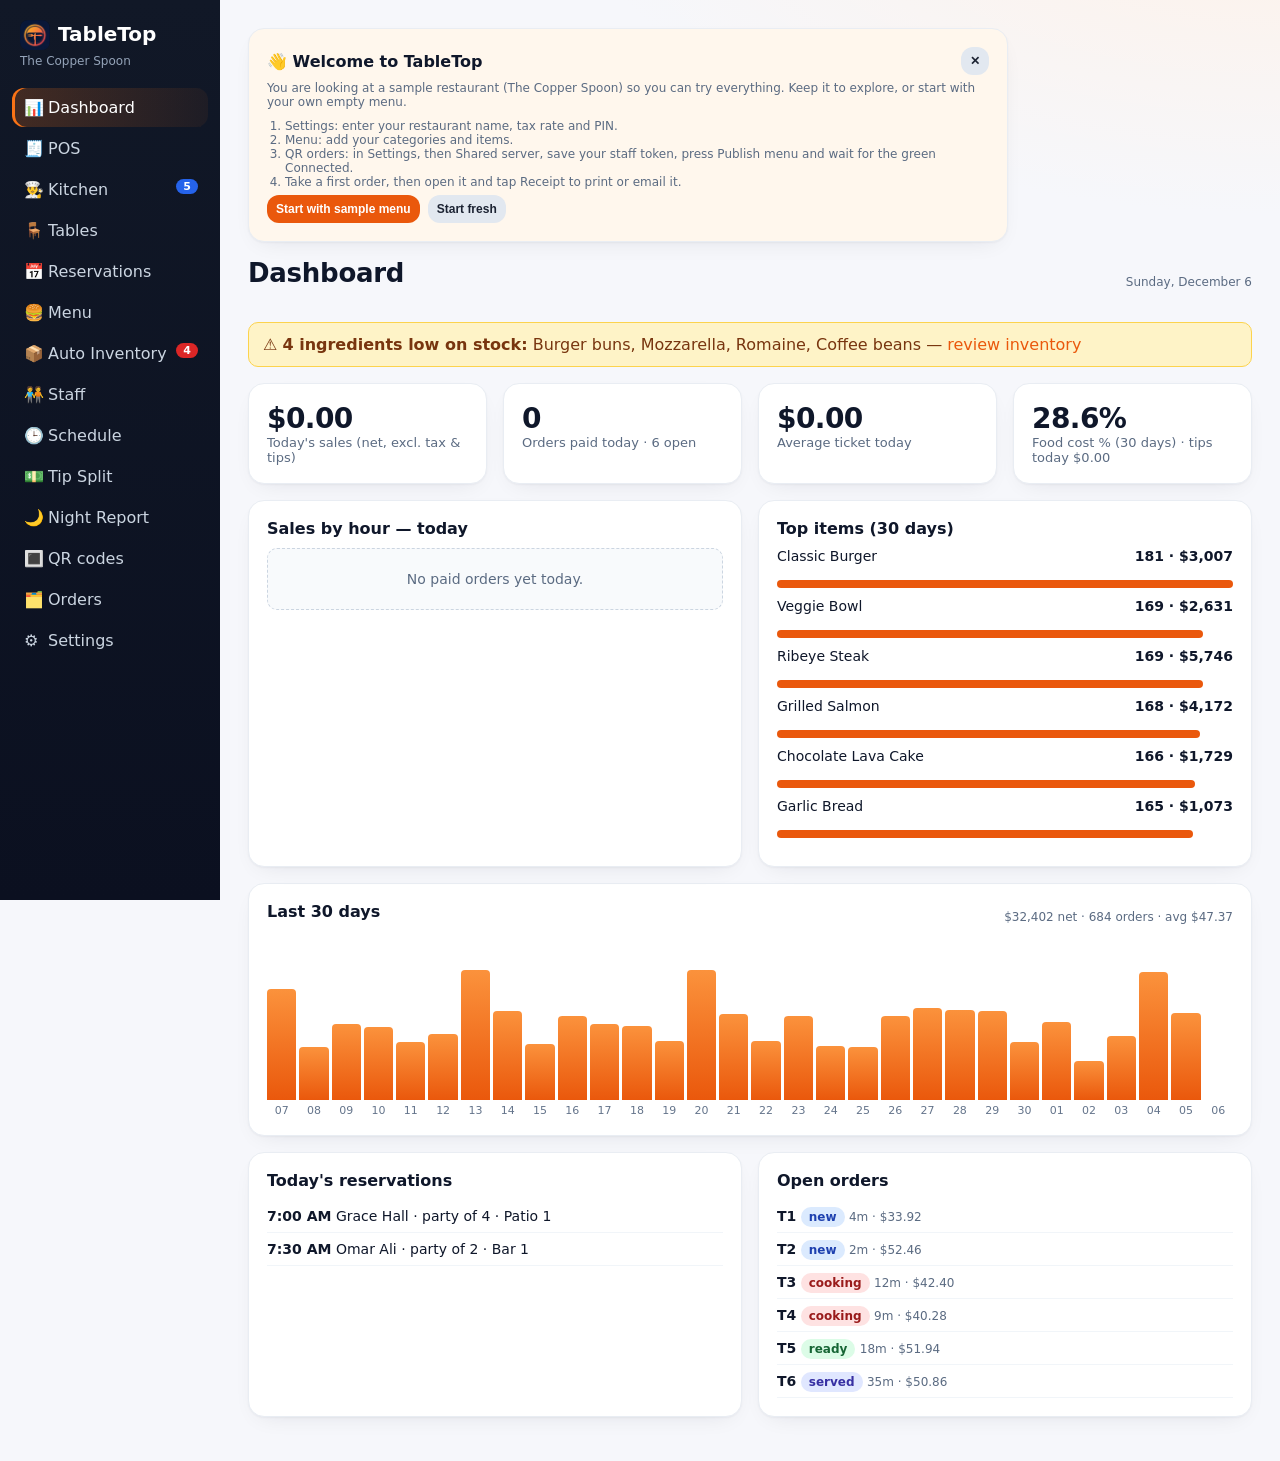
==== app.html @ dc0901a2 "App: served orders clear after 10 min, waiting/pending after 3 hr; new QR guest ordering page" ====
<!doctype html>
<html lang="en"><head><meta charset="utf-8"><meta name="viewport" content="width=device-width,initial-scale=1">
<meta http-equiv="Content-Security-Policy" content="default-src 'none'; style-src 'unsafe-inline'; script-src 'unsafe-inline'; img-src data: blob:; connect-src https://tabletop-server.tabletop-luca.workers.dev">
<title>TableTop — Restaurant Manager</title>
<link rel="icon" href="[data-uri]">
<style>*{box-sizing:border-box}body{margin:0;font-family:Inter,system-ui,-apple-system,Segoe UI,sans-serif;background:#f4f6fb;color:#1c2333}
a{color:#2563eb;text-decoration:none}.layout{display:flex;min-height:100vh}
nav{width:220px;background:#0f172a;color:#cbd5e1;padding:20px 12px;flex-shrink:0}nav h1{color:#fff;font-size:20px;margin:0 8px 4px}nav .dl{font-size:12px;margin:0 8px 20px;color:#94a3b8}
nav a{display:block;color:#cbd5e1;padding:10px 12px;border-radius:8px;margin-bottom:2px}nav a.active,nav a:hover{background:#1e293b;color:#fff}
nav .me{margin-top:30px;font-size:12px;padding:0 8px}main{flex:1;padding:28px;overflow:auto}
h2{margin:0 0 18px}.row{display:flex;gap:10px;flex-wrap:wrap;align-items:center;margin-bottom:16px}
.grid{display:grid;grid-template-columns:repeat(auto-fit,minmax(200px,1fr));gap:16px;margin-bottom:20px}
.card{background:#fff;border-radius:12px;padding:18px;box-shadow:0 1px 3px rgba(0,0,0,.08)}.stat .v{font-size:28px;font-weight:700}.stat .l{color:#64748b;font-size:13px}
table{width:100%;border-collapse:collapse;background:#fff;border-radius:12px;overflow:hidden;box-shadow:0 1px 3px rgba(0,0,0,.08)}
th,td{padding:10px 12px;text-align:left;border-bottom:1px solid #eef1f6;font-size:14px}th{background:#f8fafc;color:#64748b;font-weight:600;font-size:12px;text-transform:uppercase}
input,select,textarea{padding:9px 10px;border:1px solid #d6dbe6;border-radius:8px;font:inherit;background:#fff}textarea{width:100%;min-height:70px}
button{padding:9px 14px;border:0;border-radius:8px;background:#2563eb;color:#fff;font-weight:600;cursor:pointer}button.sec{background:#e2e8f0;color:#1c2333}button.danger{background:#dc2626}button.sm{padding:5px 9px;font-size:12px}
.badge{padding:3px 8px;border-radius:99px;font-size:12px;font-weight:600;background:#e2e8f0}.available,.won,.completed{background:#dcfce7;color:#166534}.reserved,.negotiating,.test_drive,.scheduled{background:#fef9c3;color:#854d0e}.sold,.lost,.cancelled,.no_show{background:#fee2e2;color:#991b1b}.new,.contacted{background:#dbeafe;color:#1e40af}
.modal{position:fixed;inset:0;background:rgba(15,23,42,.5);display:flex;align-items:center;justify-content:center;z-index:9}.modal .card{width:520px;max-width:95vw;max-height:90vh;overflow:auto}
.hidden{display:none!important}.form{display:grid;grid-template-columns:1fr 1fr;gap:10px}.form label{font-size:12px;color:#64748b;display:flex;flex-direction:column;gap:4px}.form .full{grid-column:1/-1}
.login{max-width:380px;margin:10vh auto}.login input{width:100%;margin-bottom:10px}.bar{height:10px;background:#2563eb;border-radius:4px}
.kanban{display:grid;grid-template-columns:repeat(6,minmax(160px,1fr));gap:10px;overflow:auto}.col{background:#e9edf5;border-radius:10px;padding:8px;min-height:120px}.col h4{margin:4px 4px 8px;font-size:12px;text-transform:uppercase;color:#475569}
.lead{background:#fff;border-radius:8px;padding:8px;margin-bottom:8px;font-size:13px;cursor:pointer;box-shadow:0 1px 2px rgba(0,0,0,.06)}.muted{color:#64748b;font-size:12px}
.thumb{width:56px;height:38px;object-fit:cover;border-radius:6px;background:#e2e8f0}.toast{position:fixed;bottom:20px;right:20px;background:#0f172a;color:#fff;padding:12px 16px;border-radius:8px}
.chart{display:flex;align-items:flex-end;gap:10px;height:160px}.chart div{flex:1;text-align:center;font-size:11px;color:#64748b}.chart .b{background:#2563eb;border-radius:4px 4px 0 0;margin-bottom:4px}
:root{--brand:#c2410c}body{-webkit-font-smoothing:antialiased}nav{background:#1c1917}nav a.active,nav a:hover{background:#292524}
button{background:var(--brand)}button.green{background:#16a34a}button.wide,.wide{width:100%}button:disabled{opacity:.5;cursor:not-allowed}a{color:var(--brand)}
nav{display:flex;flex-direction:column}nav .links{flex:1}nav a{position:relative}nav a span{display:inline-block;width:24px}nav em{font-style:normal}
.dot{position:absolute;right:10px;top:9px;background:#dc2626;color:#fff;border-radius:99px;font-size:11px;padding:1px 7px}.dot.blue{background:#2563eb}
.tw{overflow-x:auto;border-radius:12px;box-shadow:0 1px 3px rgba(0,0,0,.08);margin-bottom:8px}.tw table{box-shadow:none}
.btn{display:inline-block;padding:9px 14px;border-radius:8px;font-weight:600;cursor:pointer;font-size:14px;background:var(--brand);color:#fff;text-align:center}.btn.sec{background:#e2e8f0;color:#1c2333}.btn.sm{padding:5px 9px;font-size:12px}
h3{margin:0 0 10px;font-size:16px}.between{justify-content:space-between}.end{justify-content:flex-end}.nomb{margin-bottom:0}.grow{flex:1}.center{text-align:center;justify-content:center}.nowrap{white-space:nowrap}.small{font-size:12px;margin:4px 0}
.grid.two{grid-template-columns:repeat(auto-fit,minmax(320px,1fr))}.alert{background:#fef3c7;border:1px solid #fcd34d;color:#78350f;padding:12px 14px;border-radius:10px;margin-bottom:16px}.alert.ok{background:#dcfce7;border-color:#86efac;color:#14532d}
.li{padding:8px 0;border-bottom:1px solid #f1f5f9;font-size:14px}.hbar{margin-bottom:10px;font-size:14px}.bar{background:var(--brand);height:8px;margin-top:4px}
.chart{display:flex;align-items:flex-end;gap:3px}.chart>div{flex:1;display:flex;flex-direction:column;justify-content:flex-end;align-items:center;font-size:10px;min-width:0}.chart .b{flex:none!important;width:100%;background:linear-gradient(#fb923c,var(--brand));border-radius:4px 4px 0 0;margin:0}.chart span{margin-top:4px;white-space:nowrap}
.badge.free,.badge.okk,.badge.paid,.badge.seated{background:#dcfce7;color:#166534}.badge.occupied,.badge.low,.badge.cooking{background:#fee2e2;color:#991b1b}.badge.reserved,.badge.booked{background:#fef9c3;color:#854d0e}.badge.ready{background:#dcfce7;color:#166534}.badge.served{background:#e0e7ff;color:#3730a3}
.seg{display:inline-flex;background:#e2e8f0;border-radius:9px;padding:3px}.seg button{background:transparent;color:#334155;padding:7px 12px}.seg button.on{background:#fff;color:#0f172a;box-shadow:0 1px 2px rgba(0,0,0,.1)}
.tabs{display:flex;gap:6px;flex-wrap:wrap;margin:12px 0}.tabs button,.chip{background:#f1f5f9;color:#334155;border-radius:99px;padding:7px 14px}.tabs button.on,.chip.on{background:var(--brand);color:#fff}
.chips{display:flex;gap:6px;flex-wrap:wrap;align-items:center;margin-bottom:12px}.chip{font-size:13px;padding:6px 12px}
.pos{display:grid;grid-template-columns:1fr 380px;gap:16px;align-items:start}.items{display:grid;grid-template-columns:repeat(auto-fill,minmax(140px,1fr));gap:10px}
.item{background:#fff7ed;color:#431407;border:1px solid #fed7aa;padding:14px 10px;min-height:86px;display:flex;flex-direction:column;justify-content:space-between;text-align:left;border-radius:12px}.item:hover{background:#ffedd5}.item span{font-weight:700;color:var(--brand)}.item em{font-size:11px;font-style:normal;color:#9a3412;opacity:.7}.item.off{background:#f1f5f9;border-color:#e2e8f0;color:#94a3b8}
.pos-right{position:sticky;top:16px}.lines{max-height:42vh;overflow:auto;margin:10px 0;border-top:1px solid #f1f5f9}.line{display:flex;gap:8px;align-items:center;padding:9px 0;border-bottom:1px solid #f1f5f9;font-size:14px}
.qty{display:flex;align-items:center;gap:6px}.amt{width:70px;text-align:right;font-weight:600}button.x{background:transparent;color:#94a3b8;padding:4px}.note{font-size:12px;color:#b45309}
.tot>div{display:flex;justify-content:space-between;align-items:center;padding:5px 0;font-size:14px;gap:6px;flex-wrap:wrap}.tot .grand{font-size:22px;font-weight:800;border-top:2px solid #0f172a;margin-top:6px;padding-top:10px}.tiny{width:70px;padding:5px 6px}
.actions{display:grid;gap:8px;margin-top:12px}.actions button{padding:13px}
.k4{grid-template-columns:repeat(4,minmax(220px,1fr))}.col h4 span{background:#fff;border-radius:99px;padding:1px 8px;margin-left:4px}.kcard{background:#fff;border-radius:10px;padding:10px;margin-bottom:10px;box-shadow:0 1px 2px rgba(0,0,0,.08);border-left:5px solid #22c55e;font-size:14px}.kcard.warn{border-color:#f59e0b}.kcard.late{border-color:#dc2626;background:#fff5f5}
.kcard ul{padding-left:18px;margin:8px 0}.kcard li{margin-bottom:4px}.el{font-weight:700;font-variant-numeric:tabular-nums}
.floor{display:grid;grid-template-columns:repeat(auto-fill,minmax(170px,1fr));gap:14px}.tbl{background:#fff;border-radius:16px;padding:16px;text-align:center;border:3px solid #22c55e;box-shadow:0 1px 3px rgba(0,0,0,.08)}.tbl.occupied{border-color:#ef4444;background:#fff5f5}.tbl.reserved{border-color:#eab308;background:#fefce8}
.tn{font-size:22px;font-weight:800}.ts{text-transform:uppercase;font-size:12px;font-weight:700;letter-spacing:.05em;margin:6px 0}.tbl.free .ts{color:#16a34a}.tbl.occupied .ts{color:#dc2626}.tbl.reserved .ts{color:#a16207}
.switch{position:relative;display:inline-block;width:40px;height:22px}.switch input{display:none}.switch span{position:absolute;inset:0;background:#cbd5e1;border-radius:99px;cursor:pointer;transition:.2s}.switch span:before{content:'';position:absolute;width:16px;height:16px;left:3px;top:3px;background:#fff;border-radius:50%;transition:.2s}.switch input:checked+span{background:#16a34a}.switch input:checked+span:before{transform:translateX(18px)}
.mods{display:flex;flex-wrap:wrap;gap:6px;margin-top:6px}.chk{flex-direction:row!important;align-items:center;gap:6px!important;background:#f8fafc;border:1px solid #e2e8f0;padding:8px 10px;border-radius:8px;color:#1c2333!important;font-size:14px!important;cursor:pointer}
.lowrow td{background:#fff7f7}.receipt{font-family:ui-monospace,Menlo,Consolas,monospace;font-size:13px;max-width:320px;margin:0 auto 14px}.receipt h3{text-align:center;font-size:18px;margin-bottom:4px}.receipt>div{text-align:center}.receipt .rl{display:flex;justify-content:space-between;text-align:left}.receipt .rm{text-align:left;padding-left:16px;color:#555}.receipt .big{font-weight:800;font-size:16px}.receipt hr{border:0;border-top:1px dashed #999}
#print{display:none}code{background:#f1f5f9;padding:1px 5px;border-radius:4px}
@media print{body>*{display:none!important}#print{display:block!important}.receipt{max-width:none}}
@media(max-width:1000px){.pos{grid-template-columns:1fr}.pos-right{position:static}.k4{grid-template-columns:repeat(4,240px)}}
@media(max-width:760px){.layout{flex-direction:column}nav{width:100%;height:auto;padding:8px;flex-direction:row;align-items:center;gap:6px;position:sticky;top:0;z-index:5;overflow-x:auto}
 nav .brand h1{font-size:15px;margin:0;white-space:nowrap}nav .brand .dl{display:none}nav .links{display:flex;gap:2px}nav a{padding:8px 9px;white-space:nowrap;margin:0}nav em{display:none}nav a span{width:auto;font-size:18px}.dot{top:0;right:0;font-size:9px;padding:0 5px}
 main{padding:12px}.form{grid-template-columns:1fr}.grid{grid-template-columns:1fr 1fr!important}.grid.two{grid-template-columns:1fr!important}.stat .v{font-size:20px}h2{font-size:20px}.items{grid-template-columns:repeat(2,1fr)}.floor{grid-template-columns:repeat(2,1fr)}.chart span{font-size:8px}}
:root{--brand:#c2410c}body{-webkit-font-smoothing:antialiased}nav{background:#1c1917}nav a.active,nav a:hover{background:#292524}
button{background:var(--brand)}button.green{background:#16a34a}button.wide,.wide{width:100%}button:disabled{opacity:.5;cursor:not-allowed}a{color:var(--brand)}
nav{display:flex;flex-direction:column}nav .links{flex:1}nav a{position:relative}nav a span{display:inline-block;width:24px}nav em{font-style:normal}
.dot{position:absolute;right:10px;top:9px;background:#dc2626;color:#fff;border-radius:99px;font-size:11px;padding:1px 7px}.dot.blue{background:#2563eb}
.tw{overflow-x:auto;border-radius:12px;box-shadow:0 1px 3px rgba(0,0,0,.08);margin-bottom:8px}.tw table{box-shadow:none}
.btn{display:inline-block;padding:9px 14px;border-radius:8px;font-weight:600;cursor:pointer;font-size:14px;background:var(--brand);color:#fff;text-align:center}.btn.sec{background:#e2e8f0;color:#1c2333}.btn.sm{padding:5px 9px;font-size:12px}
h3{margin:0 0 10px;font-size:16px}.between{justify-content:space-between}.end{justify-content:flex-end}.nomb{margin-bottom:0}.grow{flex:1}.center{text-align:center;justify-content:center}.nowrap{white-space:nowrap}.small{font-size:12px;margin:4px 0}
.grid.two{grid-template-columns:repeat(auto-fit,minmax(320px,1fr))}.alert{background:#fef3c7;border:1px solid #fcd34d;color:#78350f;padding:12px 14px;border-radius:10px;margin-bottom:16px}.alert.ok{background:#dcfce7;border-color:#86efac;color:#14532d}
.li{padding:8px 0;border-bottom:1px solid #f1f5f9;font-size:14px}.hbar{margin-bottom:10px;font-size:14px}.bar{background:var(--brand);height:8px;margin-top:4px}
.chart{display:flex;align-items:flex-end;gap:3px}.chart>div{flex:1;display:flex;flex-direction:column;justify-content:flex-end;align-items:center;font-size:10px;min-width:0}.chart .b{flex:none!important;width:100%;background:linear-gradient(#fb923c,var(--brand));border-radius:4px 4px 0 0;margin:0}.chart span{margin-top:4px;white-space:nowrap}
.badge.free,.badge.okk,.badge.paid,.badge.seated{background:#dcfce7;color:#166534}.badge.occupied,.badge.low,.badge.cooking{background:#fee2e2;color:#991b1b}.badge.reserved,.badge.booked{background:#fef9c3;color:#854d0e}.badge.ready{background:#dcfce7;color:#166534}.badge.served{background:#e0e7ff;color:#3730a3}
.seg{display:inline-flex;background:#e2e8f0;border-radius:9px;padding:3px}.seg button{background:transparent;color:#334155;padding:7px 12px}.seg button.on{background:#fff;color:#0f172a;box-shadow:0 1px 2px rgba(0,0,0,.1)}
.tabs{display:flex;gap:6px;flex-wrap:wrap;margin:12px 0}.tabs button,.chip{background:#f1f5f9;color:#334155;border-radius:99px;padding:7px 14px}.tabs button.on,.chip.on{background:var(--brand);color:#fff}
.chips{display:flex;gap:6px;flex-wrap:wrap;align-items:center;margin-bottom:12px}.chip{font-size:13px;padding:6px 12px}
.pos{display:grid;grid-template-columns:1fr 380px;gap:16px;align-items:start}.items{display:grid;grid-template-columns:repeat(auto-fill,minmax(140px,1fr));gap:10px}
.item{background:#fff7ed;color:#431407;border:1px solid #fed7aa;padding:14px 10px;min-height:86px;display:flex;flex-direction:column;justify-content:space-between;text-align:left;border-radius:12px}.item:hover{background:#ffedd5}.item span{font-weight:700;color:var(--brand)}.item em{font-size:11px;font-style:normal;color:#9a3412;opacity:.7}.item.off{background:#f1f5f9;border-color:#e2e8f0;color:#94a3b8}
.pos-right{position:sticky;top:16px}.lines{max-height:42vh;overflow:auto;margin:10px 0;border-top:1px solid #f1f5f9}.line{display:flex;gap:8px;align-items:center;padding:9px 0;border-bottom:1px solid #f1f5f9;font-size:14px}
.qty{display:flex;align-items:center;gap:6px}.amt{width:70px;text-align:right;font-weight:600}button.x{background:transparent;color:#94a3b8;padding:4px}.note{font-size:12px;color:#b45309}
.tot>div{display:flex;justify-content:space-between;align-items:center;padding:5px 0;font-size:14px;gap:6px;flex-wrap:wrap}.tot .grand{font-size:22px;font-weight:800;border-top:2px solid #0f172a;margin-top:6px;padding-top:10px}.tiny{width:70px;padding:5px 6px}
.actions{display:grid;gap:8px;margin-top:12px}.actions button{padding:13px}
.k4{grid-template-columns:repeat(4,minmax(220px,1fr))}.col h4 span{background:#fff;border-radius:99px;padding:1px 8px;margin-left:4px}.kcard{background:#fff;border-radius:10px;padding:10px;margin-bottom:10px;box-shadow:0 1px 2px rgba(0,0,0,.08);border-left:5px solid #22c55e;font-size:14px}.kcard.warn{border-color:#f59e0b}.kcard.late{border-color:#dc2626;background:#fff5f5}
.kcard ul{padding-left:18px;margin:8px 0}.kcard li{margin-bottom:4px}.el{font-weight:700;font-variant-numeric:tabular-nums}
.floor{display:grid;grid-template-columns:repeat(auto-fill,minmax(170px,1fr));gap:14px}.tbl{background:#fff;border-radius:16px;padding:16px;text-align:center;border:3px solid #22c55e;box-shadow:0 1px 3px rgba(0,0,0,.08)}.tbl.occupied{border-color:#ef4444;background:#fff5f5}.tbl.reserved{border-color:#eab308;background:#fefce8}
.tn{font-size:22px;font-weight:800}.ts{text-transform:uppercase;font-size:12px;font-weight:700;letter-spacing:.05em;margin:6px 0}.tbl.free .ts{color:#16a34a}.tbl.occupied .ts{color:#dc2626}.tbl.reserved .ts{color:#a16207}
.switch{position:relative;display:inline-block;width:40px;height:22px}.switch input{display:none}.switch span{position:absolute;inset:0;background:#cbd5e1;border-radius:99px;cursor:pointer;transition:.2s}.switch span:before{content:'';position:absolute;width:16px;height:16px;left:3px;top:3px;background:#fff;border-radius:50%;transition:.2s}.switch input:checked+span{background:#16a34a}.switch input:checked+span:before{transform:translateX(18px)}
.mods{display:flex;flex-wrap:wrap;gap:6px;margin-top:6px}.chk{flex-direction:row!important;align-items:center;gap:6px!important;background:#f8fafc;border:1px solid #e2e8f0;padding:8px 10px;border-radius:8px;color:#1c2333!important;font-size:14px!important;cursor:pointer}
.lowrow td{background:#fff7f7}.receipt{font-family:ui-monospace,Menlo,Consolas,monospace;font-size:13px;max-width:320px;margin:0 auto 14px}.receipt h3{text-align:center;font-size:18px;margin-bottom:4px}.receipt>div{text-align:center}.receipt .rl{display:flex;justify-content:space-between;text-align:left}.receipt .rm{text-align:left;padding-left:16px;color:#555}.receipt .big{font-weight:800;font-size:16px}.receipt hr{border:0;border-top:1px dashed #999}
#print{display:none}code{background:#f1f5f9;padding:1px 5px;border-radius:4px}
@media print{body>*{display:none!important}#print{display:block!important}.receipt{max-width:none}}
@media(max-width:1000px){.pos{grid-template-columns:1fr}.pos-right{position:static}.k4{grid-template-columns:repeat(4,240px)}}
@media(max-width:760px){.layout{flex-direction:column}nav{width:100%;height:auto;padding:8px;flex-direction:row;align-items:center;gap:6px;position:sticky;top:0;z-index:5;overflow-x:auto}
 nav .brand h1{font-size:15px;margin:0;white-space:nowrap}nav .brand .dl{display:none}nav .links{display:flex;gap:2px}nav a{padding:8px 9px;white-space:nowrap;margin:0}nav em{display:none}nav a span{width:auto;font-size:18px}.dot{top:0;right:0;font-size:9px;padding:0 5px}
 main{padding:12px}.form{grid-template-columns:1fr}.grid{grid-template-columns:1fr 1fr!important}.grid.two{grid-template-columns:1fr!important}.stat .v{font-size:20px}h2{font-size:20px}.items{grid-template-columns:repeat(2,1fr)}.floor{grid-template-columns:repeat(2,1fr)}.chart span{font-size:8px}}
/* ---- v2 ---- */
.tags{display:flex;flex-wrap:wrap;gap:3px;margin:3px 0}.tag{font-size:10px;font-weight:700;padding:1px 7px;border-radius:99px;background:#e2e8f0;color:#334155;white-space:nowrap}
.tag.good{background:#dcfce7;color:#166534}.tag.warn{background:#fee2e2;color:#991b1b}.tag.hot{background:#ffedd5;color:#9a3412}.tag.custom{background:#ede9fe;color:#5b21b6}
.item .tags{margin:2px 0}.allg{background:#fee2e2;color:#991b1b;font-weight:700;font-size:12px;padding:4px 8px;border-radius:6px;margin:6px 0}
.pfilter{display:flex;flex-wrap:wrap;gap:5px;align-items:center;margin:0 0 10px;font-size:13px}.pfilter .chip{font-size:12px;padding:4px 10px}
.warnbar{position:fixed;top:0;left:0;right:0;z-index:99;background:#b91c1c;color:#fff;padding:10px 14px;display:flex;gap:10px;align-items:center;justify-content:center;flex-wrap:wrap;font-size:14px}.warnbar button{background:#fff;color:#b91c1c}
table.sched th,table.sched td{text-align:center;vertical-align:top;min-width:92px}table.sched td:first-child,table.sched th:first-child{text-align:left}.sched .today{background:#fff7ed}
.shift{display:block;width:100%;margin:0 0 4px;padding:5px 4px;font-size:12px;background:#ffedd5;color:#7c2d12;border:1px solid #fed7aa;border-radius:8px;line-height:1.2}.shift small{display:block;font-weight:400;opacity:.75}.shift.clash{background:#fee2e2;border-color:#f87171;color:#991b1b}
.addsh{background:transparent;color:#94a3b8;border:1px dashed #cbd5e1;padding:2px 8px;font-size:13px;border-radius:6px}.addsh:hover{color:var(--brand);border-color:var(--brand)}tr.tfoot td{background:#f8fafc}
.rpt{font-size:13px}.rpt h3{font-size:18px;margin-bottom:2px}table.rt{width:100%;margin:12px 0;box-shadow:none;border:1px solid #e2e8f0}table.rt th,table.rt td{padding:6px 10px;border-bottom:1px solid #e2e8f0}table.rt td:last-child,table.rt th:last-child{text-align:right}.sig{margin-top:24px}
.badge.trained{background:#fef3c7;color:#92400e}.v.big{font-size:44px;font-weight:800}
.qprog{height:6px;background:#e2e8f0;border-radius:99px;margin-bottom:14px}.qprog div{height:100%;background:var(--brand);border-radius:99px}.qch{display:grid;gap:8px;margin:12px 0}
.qc{background:#f8fafc;color:#0f172a;border:2px solid #e2e8f0;text-align:left;padding:12px 14px;font-weight:500}.qc:hover:not(:disabled){border-color:var(--brand)}.qc.right{background:#dcfce7;border-color:#16a34a}.qc.wrong{background:#fee2e2;border-color:#dc2626}.qc:disabled{cursor:default}
.fb{padding:10px 14px;border-radius:8px;margin:8px 0;font-weight:600}.fb.ok{background:#dcfce7;color:#14532d}.fb.bad{background:#fee2e2;color:#7f1d1d}
@media print{.rpt{font-size:12px;color:#000}table.rt{border-color:#999}}

/* ===== polish pass (MacBook / Safari / Retina) ===== */
:root{color-scheme:light}
body{font-family:-apple-system,BlinkMacSystemFont,"SF Pro Text","Inter",system-ui,"Segoe UI",Roboto,sans-serif;-webkit-text-size-adjust:100%;text-rendering:optimizeLegibility}
@media(min-width:761px){nav{position:-webkit-sticky;position:sticky;top:0;height:100vh;align-self:flex-start;overflow-y:auto;overscroll-behavior:contain}}
.layout{align-items:flex-start}main{min-width:0;align-self:stretch}
/* focus + hover states */
a:focus-visible,button:focus-visible,input:focus-visible,select:focus-visible,textarea:focus-visible,[tabindex]:focus-visible{outline:2px solid #ea580c;outline-offset:2px}
nav a:focus-visible{outline-color:#fdba74;outline-offset:-2px}
input:focus,select:focus,textarea:focus{border-color:#ea580c;box-shadow:0 0 0 3px rgba(234,88,12,.15);outline:none}
input:focus-visible,select:focus-visible,textarea:focus-visible{outline:none}
button,.btn,select{transition:filter .12s,background-color .12s,transform .06s,box-shadow .12s}
button:hover:not(:disabled):not(.item):not(.qc){filter:brightness(1.08)}button:active:not(:disabled){transform:translateY(1px)}
button.sec:hover:not(:disabled){filter:none;background:#cbd5e1}
select{cursor:pointer}input[type=checkbox],input[type=radio]{accent-color:#c2410c}
.item:hover:not(:disabled){box-shadow:0 3px 10px rgba(194,65,12,.18);transform:translateY(-1px)}
.tbl{transition:box-shadow .12s,transform .06s}.tbl:hover{box-shadow:0 3px 10px rgba(0,0,0,.12)}
table tr:hover td{background-color:rgba(15,23,42,.025)}table.sched tr:hover td,table.rt tr:hover td{background-color:transparent}
.card{box-shadow:0 1px 3px rgba(15,23,42,.08),0 1px 2px rgba(15,23,42,.04)}
/* spacing consistency */
.grid.two,.grid{margin-bottom:16px}.card+.card{margin-top:0}main>.card,main>.tw{margin-bottom:16px}
main>h2,main>.row.between>h2{letter-spacing:-.01em}
.dash-gap{margin-bottom:16px}
/* sizes + readability on Retina (min 11px, 28px targets, darker small gray text) */
.tag{font-size:11px}.chart span,.chart small,.chart>div>span{font-size:11px;color:#64748b}
.shift small,small{font-size:11px}
button.sm,.btn.sm,.chip{min-height:28px}
.addsh{min-height:26px;color:#64748b}
.muted,.stat .l{color:#5b6b82}
::placeholder{color:#8895a7}
/* toast */
.toast{box-shadow:0 8px 24px rgba(15,23,42,.28);font-size:14px;max-width:min(420px,calc(100vw - 40px));z-index:200}
/* schedule: fit 13" screens without a clipped last column */
table.sched th,table.sched td{min-width:78px;padding:8px 5px}table.sched td:first-child,table.sched th:first-child{min-width:120px}
.tw{-webkit-overflow-scrolling:touch}
/* modal */
#modal .card{max-height:calc(100vh - 40px);overflow:auto;overscroll-behavior:contain}
@media print{nav,.toast,#savewarn{display:none!important}main{padding:0}.rpt table{page-break-inside:auto}.rpt tr{page-break-inside:avoid}@page{margin:14mm}}
/* empty states */
p.empty{text-align:center;padding:22px 10px;font-size:14px;border:1px dashed #cbd5e1;border-radius:10px;background:#f8fafc;margin:8px 0}
td.muted[colspan]{text-align:center;padding:28px 10px;font-size:14px}
.ttq-u{font-size:11px!important}
/* ===== quick-fix round ===== */
/* save-failed bar sits in the page flow (sticky) and pushes nav/content down instead of covering the logo */
:root{--wbh:0px}
.warnbar{position:-webkit-sticky;position:sticky;top:0}
@media(min-width:761px){nav{top:var(--wbh);height:calc(100vh - var(--wbh))}}
@media(max-width:760px){nav{top:var(--wbh)}}
/* POS ticket panel stays in view while the menu scrolls (main must not be its own scroll container here) */
body[data-page=pos] main{overflow:visible}
.pos-right{top:16px;max-height:calc(100vh - 32px);overflow-y:auto;align-self:start}
@media(max-width:1000px){.pos-right{max-height:none;overflow:visible}}
/* restock amount input */
input.tiny[data-restock-amt]{width:104px}
.backup-note{margin:10px 0 0;padding:8px 10px;background:#fffbeb;border:1px solid #fde68a;border-radius:8px;color:#78350f}
/* schedule: hours/labor/action columns no wider than needed; tighter on ~1024px windows */
table.sched th:nth-last-child(3),table.sched td:nth-last-child(3){min-width:48px}table.sched th:nth-last-child(2),table.sched td:nth-last-child(2){min-width:72px}table.sched th:last-child,table.sched td:last-child{min-width:0;white-space:nowrap}
@media(min-width:761px) and (max-width:1100px){nav{width:206px;padding:20px 8px}nav a{padding:10px 8px}nav em{right:6px}main{padding:18px}table.sched th,table.sched td{min-width:60px;padding:8px 3px}table.sched td:first-child,table.sched th:first-child{min-width:104px}.shift{font-size:11px;padding:5px 2px}}
/* guest-phone orders waiting (only shown when a shared server + staff token are set) */
.qrwait{margin:0 0 14px}.qrwait h4{margin:0 0 8px}.qrnone{margin:0 0 10px}
.qrcard{background:#fff7ed;border:2px solid #fb923c;border-radius:10px;padding:10px 12px;margin:0 0 8px;max-width:520px}.qrcard ul{margin:6px 0;padding-left:18px}
.qrerr{margin:0 0 8px;padding:8px 10px;background:#fef2f2;border:1px solid #fecaca;border-radius:8px;color:#991b1b}
.firstrun,.firstmenu{border:2px solid #fb923c;background:#fff7ed;margin:0 0 14px;max-width:760px}.firstrun .muted,.firstmenu .muted{margin:6px 0 10px}.firstrun .row,.firstmenu .row{gap:8px;flex-wrap:wrap}
/* phones/tablets: 16px form text stops iOS Safari zooming on focus; 40px+ tap targets on touch screens */
@media (max-width:760px){input:not([type=checkbox]):not([type=radio]),select,textarea{font-size:16px}}
@media (pointer:coarse),(max-width:760px){button,button.sm,.btn,.btn.sm,.chip,select{min-height:40px}button.x{min-width:40px}}

/* POS on phones: compact item grid + sticky jump-to-ticket bar */
.posbar{display:none}
@media(max-width:700px){.pos .items{grid-template-columns:repeat(auto-fill,minmax(105px,1fr));gap:8px}.pos .item{padding:8px}.posbar{display:block;position:sticky;bottom:8px;z-index:20;width:100%;margin:8px 0;padding:12px;font-weight:700;box-shadow:0 4px 14px rgba(0,0,0,.25)}.pos-right{scroll-margin-top:8px}}

/* ===== Modern refresh (2026-10-29) ===== */
:root{--brand:#ea580c;--brand2:#f97316;--ink:#0f172a;--line:#e9edf3;--r:16px}
body{background:radial-gradient(1200px 600px at 100% -10%,#fff1e6 0,transparent 60%),#f6f7fb;color:var(--ink)}
nav{background:linear-gradient(180deg,#111827,#0b1020)}
nav a{border-radius:12px;transition:background .15s,color .15s}
nav a.active{background:linear-gradient(90deg,rgba(249,115,22,.22),rgba(249,115,22,.06));color:#fff;box-shadow:inset 3px 0 0 var(--brand2)}
nav a:hover{background:rgba(255,255,255,.06)}
main h2{font-size:26px;font-weight:800;letter-spacing:-.02em}
.card,table{border-radius:var(--r);border:1px solid var(--line);box-shadow:0 1px 2px rgba(16,24,40,.04),0 8px 24px -12px rgba(16,24,40,.12)}
.stat .v{font-weight:800;letter-spacing:-.02em}
button{border-radius:12px;font-weight:600;transition:transform .08s,filter .15s}
button:hover{filter:brightness(1.05)}button:active{transform:scale(.97)}
input,select,textarea{border-radius:12px;border-color:var(--line)}
input:focus,select:focus,textarea:focus{outline:none;border-color:var(--brand2);box-shadow:0 0 0 4px rgba(249,115,22,.15)}
.item{border-radius:14px;transition:transform .1s,box-shadow .15s}.item:not(.off):hover{transform:translateY(-2px);box-shadow:0 10px 20px -10px rgba(16,24,40,.25)}
@media(max-width:760px){
 nav{position:fixed;top:auto;bottom:0;left:0;right:0;z-index:50;padding:6px 6px calc(6px + env(safe-area-inset-bottom));background:rgba(17,24,39,.94);backdrop-filter:blur(12px);-webkit-backdrop-filter:blur(12px);box-shadow:0 -8px 24px rgba(0,0,0,.18)}
 nav .brand,nav .me{display:none}
 nav a{display:flex;flex-direction:column;align-items:center;padding:6px 10px;min-width:62px;gap:2px}
 nav a em{display:block;font-size:10px}nav a.active{box-shadow:none;background:rgba(249,115,22,.22)}
 main{padding:16px 14px 96px}
 .posbar{bottom:calc(84px + env(safe-area-inset-bottom))}
}
/* QA phone fixes: modals sit above the bottom tab bar; small inputs reach 40px tap height */
@media(max-width:760px){.modal{z-index:60}.modal .card{max-height:calc(100vh - 32px)}input.tiny{min-height:40px}}
/* TableTop phone layout. Active only at <=760px. */
#tt-tabbar,#tt-undo{display:none}
@media (max-width:760px){
  html.tt-mobile body{padding-bottom:calc(72px + env(safe-area-inset-bottom))}
  html.tt-mobile.tt-tabbar-on nav:not(#tt-tabbar){display:none}
  #tt-tabbar{display:flex;position:fixed;left:0;right:0;bottom:0;z-index:50;background:#fff;border-top:1px solid #ddd;padding-bottom:env(safe-area-inset-bottom)}
  #tt-tabbar a{flex:1;display:flex;flex-direction:column;align-items:center;justify-content:center;min-height:60px;text-decoration:none;color:#555;font-size:12px}
  #tt-tabbar a span{font-size:22px}
  #tt-tabbar a.on{color:#0a7;font-weight:700}
  html.tt-mobile button,html.tt-mobile .btn{min-height:48px;min-width:48px;font-size:16px}
  html.tt-mobile .pos-right{order:-1}
  html.tt-mobile .kanban{display:flex;overflow-x:auto;scroll-snap-type:x mandatory;gap:12px}
  html.tt-mobile .kanban .col{flex:0 0 88vw;scroll-snap-align:start}
  html.tt-mobile .kcard,html.tt-mobile .lines .line{touch-action:pan-y;transition:transform .2s}
  html.tt-mobile .tt-swiping{transition:none}
  #tt-undo{display:flex;position:fixed;left:12px;right:12px;bottom:calc(80px + env(safe-area-inset-bottom));z-index:60;background:#222;color:#fff;border-radius:10px;padding:10px 14px;align-items:center;justify-content:space-between}
  #tt-undo[hidden]{display:none}
  #tt-undo button{background:none;color:#5fd;border:0;font-weight:700}
}
</style></head>
<body><div id="app"></div><div id="modal" class="modal hidden"><div class="card" id="modal-body"></div></div><div id="toast" class="toast hidden"></div><div id="print"></div>
<script>
/* ===== inlined module: modules/inventory.js ===== */
/*! TableTop Auto Inventory module (plain script, no dependencies, works offline).
 *  Exposes one global: window.TTInventory (or globalThis in node).
 *  Own localStorage key: "tabletop_inventory" (never touches orders/menu data).
 *  See INVENTORY_README.md for how to merge into TableTop.html. */
(function (root) {
  'use strict';
  var KEY = 'tabletop_inventory';
  var MAX_APPLIED = 500, MAX_LOG = 200;

  // ---------- helpers ----------
  function esc(s) {
    return String(s == null ? '' : s).replace(/[&<>"']/g, function (c) {
      return { '&': '&amp;', '<': '&lt;', '>': '&gt;', '"': '&quot;', "'": '&#39;' }[c];
    });
  }
  function num(v) { var n = parseFloat(v); return isFinite(n) && n > 0 ? Math.round(n * 1000) / 1000 : 0; }
  function round(n) { return Math.round(n * 1000) / 1000; }
  function clean(s, max) { return String(s == null ? '' : s).replace(/[\u0000-\u001f]/g, ' ').trim().slice(0, max || 60); }
  function fresh() { return { v: 1, seq: 1, ingredients: [], recipes: {}, applied: {}, deducted: {}, appliedOrder: [], log: [] }; }

  // ---------- state & persistence ----------
  var state = fresh();
  var saveError = '';          // non-empty when the last save failed
  var listeners = [];          // functions called after any change
  var store = function () { try { return root.localStorage || null; } catch (e) { return null; } };

  function load() {
    var s = store(), raw = null;
    if (!s) { saveError = 'localStorage is not available - inventory will not be saved.'; return; }
    try { raw = s.getItem(KEY); } catch (e) { saveError = 'Could not read saved inventory: ' + e.message; return; }
    if (!raw) return;
    try {
      var d = JSON.parse(raw), f = fresh();
      if (d && typeof d === 'object') {
        state = {
          v: 1, seq: +d.seq > 0 ? +d.seq : 1,
          ingredients: Array.isArray(d.ingredients) ? d.ingredients.filter(function (i) { return i && i.id; }) : [],
          recipes: d.recipes && typeof d.recipes === 'object' ? d.recipes : f.recipes,
          applied: d.applied && typeof d.applied === 'object' ? d.applied : f.applied,
          deducted: d.deducted && typeof d.deducted === 'object' ? d.deducted : f.deducted,
          appliedOrder: Array.isArray(d.appliedOrder) ? d.appliedOrder : f.appliedOrder,
          log: Array.isArray(d.log) ? d.log : f.log
        };
      }
    } catch (e) { saveError = 'Saved inventory was unreadable and was ignored: ' + e.message; state = fresh(); }
  }
  function save() {
    var s = store();
    if (!s) { saveError = 'localStorage is not available - inventory is NOT being saved.'; return false; }
    try { s.setItem(KEY, JSON.stringify(state)); saveError = ''; return true; }
    catch (e) { saveError = 'Could not save inventory (storage full or blocked): ' + (e && e.message || e); return false; }
  }
  function changed() { save(); for (var i = 0; i < listeners.length; i++) { try { listeners[i](); } catch (e) {} } }
  function log(msg) { state.log.unshift({ t: Date.now(), m: clean(msg, 200) }); if (state.log.length > MAX_LOG) state.log.length = MAX_LOG; }
  function find(id) { for (var i = 0; i < state.ingredients.length; i++) if (state.ingredients[i].id === id) return state.ingredients[i]; return null; }

  // ---------- ingredients / stock ----------
  function addIngredient(o) {
    var name = clean(o && o.name);
    if (!name) throw new Error('Ingredient name is required');
    var dup = state.ingredients.some(function (i) { return i.name.toLowerCase() === name.toLowerCase(); });
    if (dup) throw new Error('"' + name + '" already exists');
    var low = num(o.low), ing = {
      id: 'ing' + (state.seq++), name: name, unit: clean(o.unit, 12) || 'pcs',
      qty: num(o.qty), low: low, target: num(o.target) || low * 2
    };
    state.ingredients.push(ing); log('Added ' + name); changed(); return ing;
  }
  function updateIngredient(id, o) {
    var ing = find(id); if (!ing) throw new Error('Unknown ingredient');
    if (o.name !== undefined) { var n = clean(o.name); if (!n) throw new Error('Ingredient name is required'); ing.name = n; }
    if (o.unit !== undefined) ing.unit = clean(o.unit, 12) || ing.unit;
    if (o.qty !== undefined) ing.qty = num(o.qty);
    if (o.low !== undefined) ing.low = num(o.low);
    if (o.target !== undefined) ing.target = num(o.target);
    changed(); return ing;
  }
  function removeIngredient(id) {
    var ing = find(id); if (!ing) return;
    state.ingredients = state.ingredients.filter(function (i) { return i.id !== id; });
    Object.keys(state.recipes).forEach(function (k) {
      state.recipes[k].lines = state.recipes[k].lines.filter(function (l) { return l.ing !== id; });
      if (!state.recipes[k].lines.length) delete state.recipes[k];
    });
    log('Removed ' + ing.name); changed();
  }
  function restock(id, amount) {
    var ing = find(id); if (!ing) throw new Error('Unknown ingredient');
    var a = num(amount); if (!a) throw new Error('Enter an amount greater than 0');
    ing.qty = round(ing.qty + a); log('Restocked ' + ing.name + ' +' + a + ' ' + ing.unit); changed(); return ing;
  }
  function isLow(i) { return +i.qty <= +i.low; }
  function lowStock() { return state.ingredients.filter(isLow); }

  // ---------- recipes (menu item -> ingredients used per 1 sold) ----------
  // lines: [{ing: ingredientId, qty: number}]
  function setRecipe(itemId, itemName, lines) {
    var key = String(itemId), seen = {}, out = [];
    (lines || []).forEach(function (l) {
      var q = num(l.qty);
      if (!l.ing || !find(l.ing) || !q || seen[l.ing]) return;
      seen[l.ing] = 1; out.push({ ing: l.ing, qty: q });
    });
    if (!out.length) delete state.recipes[key];
    else state.recipes[key] = { name: clean(itemName, 80), lines: out };
    changed();
  }
  function getRecipe(itemId) { var r = state.recipes[String(itemId)]; return r ? r.lines.slice() : []; }

  // ---------- order hook ----------
  // order = {id, lines:[{item_id, name, qty}]} (TableTop's own order shape).
  // Safe to call repeatedly for the same order (e.g. ticket sent, edited, then paid):
  // only the DIFFERENCE since the last call is deducted (or returned to stock if lines were removed).
  function onOrderPlaced(order) {
    var res = { deducted: [], shortages: [], noRecipe: [], saved: true };
    if (!order || !Array.isArray(order.lines)) return res;
    var want = {}, names = {};
    order.lines.forEach(function (l) {
      if (l == null || l.item_id == null) return;
      var k = String(l.item_id), q = Math.max(0, Math.floor(+l.qty || 0));
      want[k] = (want[k] || 0) + q; names[k] = l.name;
    });
    var oid = order.id != null ? String(order.id) : null;
    var prev = (oid && state.applied[oid]) || {};
    var keys = {}; Object.keys(want).concat(Object.keys(prev)).forEach(function (k) { keys[k] = 1; });
    var used = {}; // ingredient id -> signed amount
    Object.keys(keys).forEach(function (k) {
      var delta = (want[k] || 0) - (prev[k] || 0); if (!delta) return;
      var r = state.recipes[k];
      if (!r) { if (delta > 0) res.noRecipe.push(names[k] || k); return; }
      r.lines.forEach(function (l) { used[l.ing] = (used[l.ing] || 0) + l.qty * delta; });
    });
    Object.keys(used).forEach(function (id) {
      var ing = find(id), amt = round(used[id]); if (!ing || !amt) return;
      var before = ing.qty, after = round(before - amt);
      if (after < 0) { res.shortages.push(ing.name); after = 0; }
      ing.qty = after;
      if (oid) { var dd = state.deducted[oid] || (state.deducted[oid] = {}); dd[id] = round((dd[id] || 0) + (before - after)); } // what really left stock
      res.deducted.push({ id: id, name: ing.name, amount: amt, unit: ing.unit, left: after, low: isLow(ing) });
    });
    if (oid) {
      if (!state.applied[oid]) state.appliedOrder.push(oid);
      state.applied[oid] = want;
      while (state.appliedOrder.length > MAX_APPLIED) { var old = state.appliedOrder.shift(); delete state.applied[old]; delete state.deducted[old]; }
    }
    if (res.deducted.length) log('Order ' + (oid || '') + ': used ' + res.deducted.map(function (d) { return d.name; }).join(', '));
    changed(); res.saved = !saveError; return res;
  }

  // ---------- void ----------
  // Call when a ticket is deleted/voided. Accepts the order object or its id.
  // Returns exactly what was deducted for that order back to stock. Idempotent; no-op for unknown orders.
  function onOrderVoided(orderOrId) {
    var res = { restored: [], saved: true };
    var oid = orderOrId != null && typeof orderOrId === 'object' ? orderOrId.id : orderOrId;
    if (oid == null) return res;
    oid = String(oid);
    if (!state.applied[oid] && !state.deducted[oid]) return res;
    var back = state.deducted[oid];
    if (!back) { // record from before per-ingredient tracking: rebuild from recipes
      back = {};
      Object.keys(state.applied[oid]).forEach(function (k) {
        var r = state.recipes[k]; if (!r) return;
        r.lines.forEach(function (l) { back[l.ing] = round((back[l.ing] || 0) + l.qty * state.applied[oid][k]); });
      });
    }
    Object.keys(back).forEach(function (id) {
      var ing = find(id), amt = round(back[id]); if (!ing || !amt) return; // ingredient deleted since: nothing to restore
      ing.qty = round(ing.qty + amt);
      res.restored.push({ id: id, name: ing.name, amount: amt, unit: ing.unit, left: ing.qty });
    });
    delete state.applied[oid]; delete state.deducted[oid];
    state.appliedOrder = state.appliedOrder.filter(function (x) { return x !== oid; });
    log('Order ' + oid + ' voided: ' + (res.restored.length ? 'returned ' + res.restored.map(function (d) { return d.amount + ' ' + d.unit + ' ' + d.name; }).join(', ') : 'nothing to return'));
    changed(); res.saved = !saveError; return res;
  }

  // ---------- shopping list ----------
  function shoppingList() {
    return lowStock().map(function (i) {
      var target = +i.target > +i.qty ? +i.target : (+i.low * 2 || +i.qty + 1);
      return { id: i.id, name: i.name, unit: i.unit, have: i.qty, buy: round(target - i.qty) };
    }).filter(function (x) { return x.buy > 0; });
  }
  function shoppingText(title) {
    var l = shoppingList();
    if (!l.length) return 'Nothing to buy - all ingredients are above their low-stock level.';
    return (title || 'Shopping list') + ' - ' + new Date().toLocaleDateString() + '\n' +
      l.map(function (x) { return '[ ] ' + x.name + ': ' + x.buy + ' ' + x.unit + ' (have ' + x.have + ')'; }).join('\n');
  }
  /* copyText(text, done): done(ok) is called once the result is known (clipboard promise resolved/rejected, then execCommand fallback). */
  function copyText(text, done) {
    function finish(ok) { if (done) { try { done(ok); } catch (e) {} } return ok; }
    function fallback() {
      try {
        var d = root.document, ta = d.createElement('textarea'); ta.value = text; d.body.appendChild(ta); ta.select();
        var ok = false; try { ok = !!d.execCommand('copy'); } catch (e2) {} d.body.removeChild(ta); return finish(ok);
      } catch (e) { return finish(false); }
    }
    try {
      if (root.navigator && root.navigator.clipboard && root.navigator.clipboard.writeText) {
        var p = root.navigator.clipboard.writeText(text);
        if (p && typeof p.then === 'function') { p.then(function () { finish(true); }, function () { fallback(); }); return; }
        return finish(true);
      }
    } catch (e) {}
    return fallback();
  }

  // ---------- import existing TableTop ingredients (optional, one-off) ----------
  // list = DB.ingredients: [{name, unit, qty, par}] ; skips names that already exist.
  function importIngredients(list) {
    var n = 0;
    (list || []).forEach(function (i) {
      try { addIngredient({ name: i.name, unit: i.unit, qty: i.qty, low: i.par }); n++; } catch (e) {}
    });
    return n;
  }

  // ---------- UI ----------
  // mount(el, {getMenuItems: function(){ return [{id,name}] }, toast: function(msg){}})
  var ui = { el: null, opts: null, recipeItem: '', draft: null, msg: '', err: '', editing: null };

  function numOpt(v) { return esc(v); }
  function render() {
    var el = ui.el; if (!el) return;
    // If the host replaced our page (navigated away) or removed the element, stop touching it.
    if (ui.rendered && (el.isConnected === false || !el.querySelector('[data-ttinv-root]'))) { unmount(); return; }
    var low = lowStock(), ings = state.ingredients;
    var items = (ui.opts.getMenuItems && ui.opts.getMenuItems()) || [];
    var h = '<div data-ttinv-root></div><div class="row between"><h2>Auto Inventory</h2></div>';
    if (saveError) h += '<div class="alert" role="alert">&#9888;&#65039; <b>Warning:</b> ' + esc(saveError) + ' Changes may be lost when you close this page.</div>';
    if (ui.err) h += '<div class="alert" role="alert">' + esc(ui.err) + '</div>';
    if (ui.msg) h += '<div class="alert ok">' + esc(ui.msg) + '</div>';
    h += low.length
      ? '<div class="alert">&#9888;&#65039; <b>' + low.length + ' low-stock item' + (low.length > 1 ? 's' : '') + ':</b> ' + low.map(function (i) { return esc(i.name); }).join(', ') + '</div>'
      : '<div class="alert ok">&#9989; All ingredients are above their low-stock level.</div>';

    // stock table
    h += '<div class="card"><h3>Stock</h3><div class="tw"><table><tr><th>Ingredient</th><th>On hand</th><th>Low at</th><th>Status</th><th>Restock</th><th></th></tr>';
    if (!ings.length) h += '<tr><td colspan="6" class="muted">No ingredients yet. Add one below.</td></tr>';
    ings.slice().sort(function (a, b) { return (a.qty / (a.low || 1)) - (b.qty / (b.low || 1)); }).forEach(function (i) {
      var lo = isLow(i);
      h += '<tr class="' + (lo ? 'lowrow' : '') + '"><td><b>' + esc(i.name) + '</b></td><td><b>' + numOpt(i.qty) + '</b> ' + esc(i.unit) + '</td><td class="muted">' + numOpt(i.low) + ' ' + esc(i.unit) +
        '</td><td>' + (lo ? '<span class="badge low">LOW STOCK</span>' : '<span class="badge okk">OK</span>') +
        '</td><td class="nowrap"><input class="tiny" style="width:96px" type="number" min="0" step="any" placeholder="amount" data-restock-amt="' + esc(i.id) + '"> <button class="sm" data-act="restock" data-id="' + esc(i.id) + '">+ Restock</button></td>' +
        '<td class="nowrap"><button class="sm sec" data-act="edit" data-id="' + esc(i.id) + '">Edit</button> <button class="sm sec" data-act="del" data-id="' + esc(i.id) + '">Delete</button></td></tr>';
    });
    h += '</table></div>';
    // add / edit form
    var ed = ui.editing ? find(ui.editing) : null;
    h += '<form data-form="ing"><div class="form"><b class="full">' + (ed ? 'Edit ' + esc(ed.name) : 'Add ingredient') + '</b>' +
      '<label>Name<input name="name" required maxlength="60" value="' + esc(ed ? ed.name : '') + '"></label>' +
      '<label>Unit (lb, pcs, gal...)<input name="unit" maxlength="12" value="' + esc(ed ? ed.unit : '') + '"></label>' +
      '<label>On hand<input name="qty" type="number" min="0" step="any" value="' + esc(ed ? ed.qty : '') + '"></label>' +
      '<label>Low-stock threshold<input name="low" type="number" min="0" step="any" value="' + esc(ed ? ed.low : '') + '"></label>' +
      '<label>Restock up to (for shopping list)<input name="target" type="number" min="0" step="any" value="' + esc(ed ? ed.target : '') + '"></label>' +
      '<div class="full row end">' + (ed ? '<button type="button" class="sec" data-act="canceledit">Cancel</button>' : '') + '<button>' + (ed ? 'Save' : '+ Add ingredient') + '</button></div></div></form></div>';

    // shopping list
    var sl = shoppingText(ui.opts.title);
    h += '<div class="card"><h3>Shopping list</h3><textarea readonly rows="' + Math.min(12, Math.max(3, sl.split('\n').length + 1)) + '" style="width:100%;font-family:monospace" data-sl>' + esc(sl) + '</textarea>' +
      '<div class="row end" style="margin-top:8px"><button data-act="copy">Copy list</button></div></div>';

    // recipes
    h += '<div class="card"><h3>Recipes (ingredients used per item sold)</h3>';
    if (!items.length) h += '<p class="muted">No menu items found.</p>';
    else if (!ings.length) h += '<p class="muted">Add ingredients first, then link them to menu items.</p>';
    else {
      h += '<label class="muted">Menu item<br><select data-recipe-item><option value="">Choose a menu item...</option>' +
        items.map(function (m) { var has = state.recipes[String(m.id)] ? ' \u2713' : ''; return '<option value="' + esc(m.id) + '"' + (String(m.id) === ui.recipeItem ? ' selected' : '') + '>' + esc(m.name) + has + '</option>'; }).join('') + '</select></label>';
      if (ui.recipeItem) {
        var rows = ui.draft || (getRecipe(ui.recipeItem).length ? getRecipe(ui.recipeItem) : [{ ing: '', qty: '' }]);
        h += '<div data-recipe-rows style="margin-top:8px">' + rows.map(function (r, n) {
          return '<div class="row" style="gap:6px;margin-bottom:6px"><select data-r-ing="' + n + '"><option value="">Ingredient...</option>' +
            ings.map(function (i) { return '<option value="' + esc(i.id) + '"' + (i.id === r.ing ? ' selected' : '') + '>' + esc(i.name) + ' (' + esc(i.unit) + ')</option>'; }).join('') +
            '</select><input class="tiny" type="number" min="0" step="any" placeholder="qty" data-r-qty="' + n + '" value="' + esc(r.qty) + '"><button type="button" class="sm sec" data-act="rline-del" data-n="' + n + '">&#10005;</button></div>';
        }).join('') + '</div><div class="row" style="gap:8px"><button type="button" class="sm sec" data-act="rline-add">+ Ingredient</button><button type="button" data-act="rsave">Save recipe</button></div>';
      }
    }
    h += '</div>';

    h += '<div class="card"><h3>Recent activity</h3>' + (state.log.slice(0, 8).map(function (e) { return '<div class="li"><span class="muted">' + esc(new Date(e.t).toLocaleString()) + '</span> ' + esc(e.m) + '</div>'; }).join('') || '<p class="muted">Nothing yet.</p>') + '</div>';
    el.innerHTML = h; ui.rendered = true;
  }

  function readDraft() {
    var rows = [], el = ui.el;
    var sels = el.querySelectorAll('[data-r-ing]');
    for (var n = 0; n < sels.length; n++) {
      var q = el.querySelector('[data-r-qty="' + n + '"]');
      rows.push({ ing: sels[n].value, qty: q ? q.value : '' });
    }
    return rows;
  }
  function say(m) { ui.err = m; if (ui.opts.toast) ui.opts.toast(m); render(); }

  function onClick(e) {
    var b = e.target.closest ? e.target.closest('[data-act]') : null; if (!b || !ui.el.contains(b)) return;
    var act = b.getAttribute('data-act'), id = b.getAttribute('data-id'); ui.err = '';
    try {
      if (act === 'restock') {
        var inp = ui.el.querySelector('[data-restock-amt="' + id + '"]');
        restock(id, inp && inp.value); ui.msg = '';
      } else if (act === 'edit') { ui.editing = id; render(); }
      else if (act === 'canceledit') { ui.editing = null; render(); }
      else if (act === 'del') {
        var ing = find(id);
        if (ing && root.confirm && !root.confirm('Delete ' + ing.name + ' and remove it from recipes?')) return;
        removeIngredient(id);
      } else if (act === 'copy') {
        copyText(shoppingText(ui.opts.title), function (ok) { ui.msg = ok ? 'Shopping list copied.' : 'Could not copy - select the text and copy it manually.'; render(); });
      } else if (act === 'rline-add') { ui.draft = readDraft(); ui.draft.push({ ing: '', qty: '' }); render(); }
      else if (act === 'rline-del') { ui.draft = readDraft(); ui.draft.splice(+b.getAttribute('data-n'), 1); render(); }
      else if (act === 'rsave') {
        var items = (ui.opts.getMenuItems && ui.opts.getMenuItems()) || [], nm = '';
        items.forEach(function (m) { if (String(m.id) === ui.recipeItem) nm = m.name; });
        setRecipe(ui.recipeItem, nm, readDraft()); ui.draft = null; ui.msg = 'Recipe saved for ' + nm + '.'; render();
      }
    } catch (err) { say(err.message); }
  }
  function onSubmit(e) {
    var f = e.target; if (!f.getAttribute || f.getAttribute('data-form') !== 'ing') return;
    e.preventDefault(); ui.err = '';
    var d = {}; ['name', 'unit', 'qty', 'low', 'target'].forEach(function (k) { d[k] = f.elements[k].value; });
    try {
      if (ui.editing) { updateIngredient(ui.editing, d); ui.editing = null; } else addIngredient(d);
      ui.msg = '';
    } catch (err) { say(err.message); }
  }
  function onChange(e) {
    if (e.target.hasAttribute && e.target.hasAttribute('data-recipe-item')) { ui.recipeItem = e.target.value; ui.draft = null; render(); }
  }
  function mount(el, opts) {
    if (ui.el) unmount();
    ui.el = el; ui.opts = opts || {}; ui.recipeItem = ''; ui.draft = null; ui.editing = null; ui.msg = ''; ui.err = ''; ui.rendered = false;
    el.addEventListener('click', onClick); el.addEventListener('submit', onSubmit); el.addEventListener('change', onChange);
    ui.rerender = render; listeners.push(ui.rerender); render();
  }
  function unmount() {
    if (!ui.el) return;
    ui.el.removeEventListener('click', onClick); ui.el.removeEventListener('submit', onSubmit); ui.el.removeEventListener('change', onChange);
    listeners = listeners.filter(function (f) { return f !== ui.rerender; }); ui.el = null; ui.rendered = false;
  }

  load();
  var api = {
    KEY: KEY, mount: mount, unmount: unmount, onOrderPlaced: onOrderPlaced, onOrderVoided: onOrderVoided,
    addIngredient: addIngredient, updateIngredient: updateIngredient, removeIngredient: removeIngredient, restock: restock,
    setRecipe: setRecipe, getRecipe: getRecipe, lowStock: lowStock, lowCount: function () { return lowStock().length; },
    shoppingList: shoppingList, shoppingText: shoppingText, importIngredients: importIngredients,
    getIngredients: function () { return JSON.parse(JSON.stringify(state.ingredients)); },
    getSaveError: function () { return saveError; }, reload: function () { state = fresh(); load(); changed(); },
    _reset: function () { state = fresh(); saveError = ''; changed(); }
  };
  root.TTInventory = api;
  if (typeof module !== 'undefined' && module.exports) module.exports = api;
})(typeof window !== 'undefined' ? window : globalThis);

</script>
<script>
/* ===== inlined module: modules/qrorder.js ===== */
/*! TableTop QR ordering module (plain script, no dependencies, works offline).
 *  Exposes one global: window.TTQROrder (or globalThis in node; module.exports only under node for tests).
 *  Contains: (1) own QR code generator (byte mode, error correction M, versions 1-20) -> SVG,
 *            (2) per-table QR cards / print sheet, (3) phone-friendly customer ordering view.
 *  Own localStorage key: "tabletop_qrorder" (cart drafts + print-sheet settings only; never touches
 *  orders/menu data). See QRORDER_README.md for how to merge into TableTop.html.
 *  Honest limit: with no shared server, an order only reaches the kitchen screen on the SAME browser. */
(function (root) {
  'use strict';
  var KEY = 'tabletop_qrorder';

  // ====================================================================
  // 1. QR code generator (ISO/IEC 18004, byte mode, ECC level M, v1..v20)
  // ====================================================================
  var MAX_VERSION = 20;
  // Level M tables, index = version (index 0 unused)
  var ECC_PER_BLOCK = [-1, 10, 16, 26, 18, 24, 16, 18, 22, 22, 26, 30, 22, 22, 24, 24, 28, 28, 26, 26, 26];
  var NUM_BLOCKS    = [-1, 1, 1, 1, 2, 2, 4, 4, 4, 5, 5, 5, 8, 9, 9, 10, 10, 11, 13, 14, 16];

  function rawModules(ver) {
    var r = (16 * ver + 128) * ver + 64;
    if (ver >= 2) { var na = Math.floor(ver / 7) + 2; r -= (25 * na - 10) * na - 55; if (ver >= 7) r -= 36; }
    return r;
  }
  function dataCodewords(ver) {
    return Math.floor(rawModules(ver) / 8) - ECC_PER_BLOCK[ver] * NUM_BLOCKS[ver];
  }
  // max payload bytes in byte mode for a version (4 mode bits + 8/16 count bits)
  function byteCapacity(ver) {
    var bits = dataCodewords(ver) * 8 - 4 - (ver < 10 ? 8 : 16);
    return Math.floor(bits / 8);
  }

  function utf8(str) {
    var out = [];
    str = String(str);
    for (var i = 0; i < str.length; i++) {
      var c = str.charCodeAt(i);
      if (c >= 0xD800 && c < 0xDC00 && i + 1 < str.length) {
        var d = str.charCodeAt(i + 1);
        if (d >= 0xDC00 && d < 0xE000) { c = 0x10000 + ((c - 0xD800) << 10) + (d - 0xDC00); i++; }
      }
      if (c < 0x80) out.push(c);
      else if (c < 0x800) out.push(0xC0 | (c >> 6), 0x80 | (c & 63));
      else if (c < 0x10000) out.push(0xE0 | (c >> 12), 0x80 | ((c >> 6) & 63), 0x80 | (c & 63));
      else out.push(0xF0 | (c >> 18), 0x80 | ((c >> 12) & 63), 0x80 | ((c >> 6) & 63), 0x80 | (c & 63));
    }
    return out;
  }

  // GF(256) Reed-Solomon, polynomial 0x11D
  function gfMul(x, y) {
    var z = 0;
    for (var i = 7; i >= 0; i--) { z = (z << 1) ^ ((z >>> 7) * 0x11D); z ^= ((y >>> i) & 1) * x; }
    return z & 255;
  }
  function rsDivisor(deg) {
    var res = [], i, j;
    for (i = 0; i < deg - 1; i++) res.push(0);
    res.push(1);
    var root = 1;
    for (i = 0; i < deg; i++) {
      for (j = 0; j < res.length; j++) { res[j] = gfMul(res[j], root); if (j + 1 < res.length) res[j] ^= res[j + 1]; }
      root = gfMul(root, 2);
    }
    return res;
  }
  function rsRemainder(data, divisor) {
    var res = divisor.map(function () { return 0; });
    data.forEach(function (b) {
      var f = b ^ res.shift(); res.push(0);
      divisor.forEach(function (c, i) { res[i] ^= gfMul(c, f); });
    });
    return res;
  }

  function alignPositions(ver) {
    if (ver === 1) return [];
    var n = Math.floor(ver / 7) + 2, size = ver * 4 + 17;
    var step = Math.ceil((ver * 4 + 4) / (n * 2 - 2)) * 2;
    var res = [6];
    for (var pos = size - 7; res.length < n; pos -= step) res.splice(1, 0, pos);
    return res;
  }

  // Build a QR symbol. Returns {version, size, mask, modules: Array(size) of Array(size) of boolean}
  function encode(text, opts) {
    opts = opts || {};
    var bytes = utf8(text), ver, minVer = Math.max(1, opts.minVersion || 1);
    for (ver = minVer; ver <= MAX_VERSION; ver++) if (bytes.length <= byteCapacity(ver)) break;
    if (ver > MAX_VERSION) throw new Error('Text too long for QR (' + bytes.length + ' bytes, max ' + byteCapacity(MAX_VERSION) + ')');
    var size = ver * 4 + 17, i, j, k;

    // --- data bit stream ---
    var bits = [];
    function put(val, len) { for (var b = len - 1; b >= 0; b--) bits.push((val >>> b) & 1); }
    put(4, 4); put(bytes.length, ver < 10 ? 8 : 16);
    bytes.forEach(function (b) { put(b, 8); });
    var capBits = dataCodewords(ver) * 8;
    put(0, Math.min(4, capBits - bits.length));
    while (bits.length % 8) bits.push(0);
    for (var pad = 0xEC; bits.length < capBits; pad ^= 0xEC ^ 0x11) put(pad, 8);
    var data = [];
    for (i = 0; i < bits.length; i += 8) { var v = 0; for (j = 0; j < 8; j++) v = (v << 1) | bits[i + j]; data.push(v); }

    // --- split into blocks, add ECC, interleave ---
    var nb = NUM_BLOCKS[ver], eccLen = ECC_PER_BLOCK[ver], raw = Math.floor(rawModules(ver) / 8);
    var nShort = nb - raw % nb, shortLen = Math.floor(raw / nb), blocks = [], div = rsDivisor(eccLen);
    for (i = 0, k = 0; i < nb; i++) {
      var dat = data.slice(k, k + shortLen - eccLen + (i < nShort ? 0 : 1)); k += dat.length;
      var ecc = rsRemainder(dat, div);
      if (i < nShort) dat.push(0);
      blocks.push(dat.concat(ecc));
    }
    var all = [];
    for (i = 0; i < blocks[0].length; i++) {
      for (j = 0; j < blocks.length; j++) if (i !== shortLen - eccLen || j >= nShort) all.push(blocks[j][i]);
    }

    // --- matrix ---
    var m = [], fn = [];
    for (i = 0; i < size; i++) { m.push(new Array(size).fill(false)); fn.push(new Array(size).fill(false)); }
    function setFn(x, y, dark) { m[y][x] = !!dark; fn[y][x] = true; }
    for (i = 0; i < size; i++) { setFn(6, i, i % 2 === 0); setFn(i, 6, i % 2 === 0); }
    function finder(cx, cy) {
      for (var dy = -4; dy <= 4; dy++) for (var dx = -4; dx <= 4; dx++) {
        var dist = Math.max(Math.abs(dx), Math.abs(dy)), x = cx + dx, y = cy + dy;
        if (x >= 0 && x < size && y >= 0 && y < size) setFn(x, y, dist !== 2 && dist !== 4);
      }
    }
    finder(3, 3); finder(size - 4, 3); finder(3, size - 4);
    var ap = alignPositions(ver);
    for (i = 0; i < ap.length; i++) for (j = 0; j < ap.length; j++) {
      if ((i === 0 && j === 0) || (i === 0 && j === ap.length - 1) || (i === ap.length - 1 && j === 0)) continue;
      for (var ay = -2; ay <= 2; ay++) for (var ax = -2; ax <= 2; ax++)
        setFn(ap[i] + ax, ap[j] + ay, Math.max(Math.abs(ax), Math.abs(ay)) !== 1);
    }
    function formatBits(mask) {
      var d = (0 << 3) | mask, rem = d; // ECC level M = 00
      for (var q = 0; q < 10; q++) rem = (rem << 1) ^ ((rem >>> 9) * 0x537);
      var f = ((d << 10) | rem) ^ 0x5412;
      function bit(n) { return ((f >>> n) & 1) !== 0; }
      for (var a = 0; a <= 5; a++) setFn(8, a, bit(a));
      setFn(8, 7, bit(6)); setFn(8, 8, bit(7)); setFn(7, 8, bit(8));
      for (a = 9; a < 15; a++) setFn(14 - a, 8, bit(a));
      for (a = 0; a < 8; a++) setFn(size - 1 - a, 8, bit(a));
      for (a = 8; a < 15; a++) setFn(8, size - 15 + a, bit(a));
      setFn(8, size - 8, true);
    }
    formatBits(0); // reserve the area
    if (ver >= 7) {
      var rem = ver;
      for (i = 0; i < 12; i++) rem = (rem << 1) ^ ((rem >>> 11) * 0x1F25);
      var vb = (ver << 12) | rem;
      for (i = 0; i < 18; i++) {
        var dark = ((vb >>> i) & 1) !== 0, a2 = size - 11 + i % 3, b2 = Math.floor(i / 3);
        setFn(a2, b2, dark); setFn(b2, a2, dark);
      }
    }
    // zig-zag data placement
    var bi = 0, total = all.length * 8;
    for (var right = size - 1; right >= 1; right -= 2) {
      if (right === 6) right = 5;
      for (var vert = 0; vert < size; vert++) for (j = 0; j < 2; j++) {
        var x = right - j, up = ((right + 1) & 2) === 0, y = up ? size - 1 - vert : vert;
        if (!fn[y][x] && bi < total) { m[y][x] = ((all[bi >>> 3] >>> (7 - (bi & 7))) & 1) !== 0; bi++; }
      }
    }
    // masks
    function maskFn(mask, x, y) {
      switch (mask) {
        case 0: return (x + y) % 2 === 0;
        case 1: return y % 2 === 0;
        case 2: return x % 3 === 0;
        case 3: return (x + y) % 3 === 0;
        case 4: return (Math.floor(x / 3) + Math.floor(y / 2)) % 2 === 0;
        case 5: return x * y % 2 + x * y % 3 === 0;
        case 6: return (x * y % 2 + x * y % 3) % 2 === 0;
        default: return ((x + y) % 2 + x * y % 3) % 2 === 0;
      }
    }
    function applyMask(mask) {
      for (var y = 0; y < size; y++) for (var x = 0; x < size; x++) if (!fn[y][x] && maskFn(mask, x, y)) m[y][x] = !m[y][x];
    }
    function penalty() {
      var p = 0, x, y, run, line, dark = 0;
      function runs(get) {
        var pp = 0;
        for (var a = 0; a < size; a++) {
          var cur = get(a, 0), n = 1, s = '';
          for (var b = 0; b < size; b++) {
            var c = get(a, b);
            s += c ? '1' : '0';
            if (b > 0) { if (c === cur) { n++; if (n === 5) pp += 3; else if (n > 5) pp++; } else { cur = c; n = 1; } }
          }
          var idx = -1;
          while ((idx = s.indexOf('10111010000', idx + 1)) >= 0) pp += 40;
          idx = -1;
          while ((idx = s.indexOf('00001011101', idx + 1)) >= 0) pp += 40;
        }
        return pp;
      }
      p += runs(function (a, b) { return m[a][b]; });
      p += runs(function (a, b) { return m[b][a]; });
      for (y = 0; y < size; y++) for (x = 0; x < size; x++) {
        if (m[y][x]) dark++;
        if (x < size - 1 && y < size - 1 && m[y][x] === m[y][x + 1] && m[y][x] === m[y + 1][x] && m[y][x] === m[y + 1][x + 1]) p += 3;
      }
      var tot = size * size, kk = Math.ceil(Math.abs(dark * 20 - tot * 10) / tot) - 1;
      return p + Math.max(0, kk) * 10;
    }
    var best = 0, bestP = Infinity;
    for (var mk = 0; mk < 8; mk++) {
      applyMask(mk); formatBits(mk);
      var pn = penalty(); if (pn < bestP) { bestP = pn; best = mk; }
      applyMask(mk); // undo
    }
    applyMask(best); formatBits(best);
    return { version: ver, size: size, mask: best, modules: m };
  }

  // Render an SVG string (black on white, with quiet zone). opts: {border=4, size=px (optional), title}
  function toSVG(text, opts) {
    opts = opts || {};
    var qr = encode(text), border = opts.border == null ? 4 : Math.max(0, +opts.border | 0), n = qr.size + border * 2, d = [];
    for (var y = 0; y < qr.size; y++) {
      var x = 0;
      while (x < qr.size) {
        if (!qr.modules[y][x]) { x++; continue; }
        var s = x; while (x < qr.size && qr.modules[y][x]) x++;
        d.push('M' + (s + border) + ',' + (y + border) + 'h' + (x - s) + 'v1h-' + (x - s) + 'z');
      }
    }
    var wh = opts.size ? ' width="' + (+opts.size | 0) + '" height="' + (+opts.size | 0) + '"' : '';
    return '<svg xmlns="http://www.w3.org/2000/svg" viewBox="0 0 ' + n + ' ' + n + '"' + wh +
      ' shape-rendering="crispEdges" role="img" aria-label="' + esc(opts.title || 'QR code') + '">' +
      '<rect width="100%" height="100%" fill="#fff"/><path d="' + d.join('') + '" fill="#000"/></svg>';
  }

  // ====================================================================
  // helpers
  // ====================================================================
  function esc(s) {
    return String(s == null ? '' : s).replace(/[&<>"']/g, function (c) {
      return { '&': '&amp;', '<': '&lt;', '>': '&gt;', '"': '&quot;', "'": '&#39;' }[c];
    });
  }
  function clean(s, max) { return String(s == null ? '' : s).replace(/[\u0000-\u001f\u007f]/g, ' ').trim().slice(0, max || 200); }
  function r2(n) { return Math.round(n * 100) / 100; }
  function money(n) { return '$' + (Math.round((+n || 0) * 100) / 100).toFixed(2); }
  function safeId(v) { v = String(v == null ? '' : v); return /^[A-Za-z0-9_\-]{1,40}$/.test(v) ? v : ''; }

  // ====================================================================
  // 2. Links, state, saving
  // ====================================================================
  // Link for a table: <base>#/order?table=<id>. base defaults to the current page URL without its hash.
  function currentBase() {
    try {
      var h = String(root.location.href).split('#')[0];
      // opened from a file (or other non-web page): cards would hold an address a phone can't open, so use the hosted app address given to setServer({appUrl})
      if (server.appUrl && !/^https?:/i.test(h)) return server.appUrl;
      return h;
    } catch (e) { return 'TableTop.html'; }
  }
  function tableLink(base, tableId) {
    return String(base || currentBase()).split('#')[0] + '#/order?table=' + encodeURIComponent(String(tableId));
  }
  // Parse a hash like "#/order?table=3". Returns {table:"3"} or null.
  function parseHash(hash) {
    var h = String(hash == null ? (root.location && root.location.hash) || '' : hash);
    var mm = /^#\/?order\?(.*)$/.exec(h);
    if (!mm) return null;
    var table = '', parts = mm[1].split('&');
    for (var i = 0; i < parts.length; i++) {
      var kv = parts[i].split('=');
      if (kv[0] === 'table') { try { table = decodeURIComponent((kv[1] || '').replace(/\+/g, ' ')); } catch (e) { table = ''; } }
    }
    return { table: safeId(table) };
  }
  function isCustomerHash() { return !!parseHash(); }

  var state = { v: 1, carts: {}, baseUrl: '', orders: {} };
  var saveError = '', listeners = [];
  function store() { try { return root.localStorage || null; } catch (e) { return null; } }
  function load() {
    var s = store(), raw;
    if (!s) { saveError = 'localStorage is not available - your order draft will not be remembered.'; return; }
    try { raw = s.getItem(KEY); } catch (e) { saveError = 'Could not read saved data: ' + e.message; return; }
    if (!raw) return;
    try {
      var d = JSON.parse(raw);
      if (d && typeof d === 'object') {
        state.carts = d.carts && typeof d.carts === 'object' && !Array.isArray(d.carts) ? d.carts : {};
        state.baseUrl = typeof d.baseUrl === 'string' ? d.baseUrl.slice(0, 500) : '';
        state.guestName = typeof d.guestName === 'string' ? clean(d.guestName, 40) : '';
        state.orders = {};   // guest orders placed through the shared server (private token kept on this phone only)
        if (d.orders && typeof d.orders === 'object' && !Array.isArray(d.orders)) Object.keys(d.orders).forEach(function (k) {
          var r = d.orders[k];
          if (r && /^o_[a-z0-9]{12}$/.test(k) && r.id === k && typeof r.token === 'string' && r.token && Date.now() - (+r.t || 0) < 86400000) state.orders[k] = r;
        });
      }
    } catch (e) { saveError = 'Saved QR-order data was unreadable and was ignored.'; state = { v: 1, carts: {}, baseUrl: '', orders: {} }; }
  }
  function save() {
    var s = store();
    if (!s) { saveError = 'localStorage is not available - your order draft is NOT being saved.'; return false; }
    try {
      var keys = Object.keys(state.carts); // keep only the 30 newest drafts
      if (keys.length > 30) keys.sort(function (a, b) { return (state.carts[a].t || 0) - (state.carts[b].t || 0); })
        .slice(0, keys.length - 30).forEach(function (k) { delete state.carts[k]; });
      var ok = Object.keys(state.orders || {}); // keep only the 12 newest tracked orders
      if (ok.length > 12) ok.sort(function (a, b) { return (state.orders[a].t || 0) - (state.orders[b].t || 0); }).slice(0, ok.length - 12).forEach(function (k) { delete state.orders[k]; });
      s.setItem(KEY, JSON.stringify(state)); saveError = ''; return true;
    } catch (e) { saveError = 'Could not save (storage full or blocked): ' + (e && e.message || e); return false; }
  }
  function getSaveError() { return saveError; }
  function onChange(fn) { listeners.push(fn); }
  function changed() { save(); listeners.forEach(function (f) { try { f(); } catch (e) {} }); }

  // ====================================================================
  // Menu normalisation + TableTop adapter
  // ====================================================================
  function parseMods(m) {
    var arr = [];
    if (Array.isArray(m)) arr = m.map(function (x) { return { n: clean(x && (x.n != null ? x.n : x.name), 60), p: +(x && (x.p != null ? x.p : x.price)) || 0 }; });
    else String(m || '').split(',').forEach(function (s) {
      s = s.trim(); if (!s) return;
      var kv = s.split(':'); arr.push({ n: clean(kv[0], 60), p: +kv[1] || 0 });
    });
    return arr.filter(function (x) { return x.n; });
  }
  function parseAllergens(v) {
    if (v == null || v === false) return [];
    var arr = Array.isArray(v) ? v : String(v).split(/[,;]/);
    var seen = {}, out = [];
    arr.forEach(function (a) { a = clean(a, 30); var k = a.toLowerCase(); if (a && !seen[k]) { seen[k] = 1; out.push(a); } });
    return out;
  }
  // Positive diet tags are shown in green and are NOT offered in the "I need to avoid" filter.
  function isBadgeTag(t) { return /^(popular|spicy|veggie|new|chef'?s pick|house favou?rite)$/i.test(String(t).trim()); }
  function isGoodTag(t) { return /^(gluten[- ]?free|vegan|vegetarian|dairy[- ]?free|nut[- ]?free|halal|kosher)$/i.test(String(t).trim()); }
  // Accepts anything shaped like TableTop's DB.items. Allergy/diet tags are read from the first of
  // item.tags (TableTop v2), item.allergens, item.allergy_tags, item.allergy; array or comma-separated text.
  function safeImg(u) { u = typeof u === 'string' ? u.trim() : ''; return /^(https:\/\/|data:image\/(png|jpe?g|webp|gif);base64,)[^"'<>\s]*$/i.test(u) && u.length < 400000 ? u : ''; }
  function normalizeMenu(raw) {
    raw = raw || {};
    var cats = (raw.categories || []).map(function (c) { return { id: c.id, name: clean(c.name, 60) }; });
    var items = (raw.items || []).map(function (i) {
      var all = parseAllergens(i.tags).concat(parseAllergens(i.allergens), parseAllergens(i.allergy_tags), parseAllergens(i.allergy));
      var seen = {}; all = all.filter(function (a) { var k = a.toLowerCase(); if (seen[k]) return false; seen[k] = 1; return true; });
      return {
        id: i.id, name: clean(i.name, 80), price: +i.price || 0, cost: +i.cost || 0, cat_id: i.cat_id,
        mods: parseMods(i.mods), available: i.available !== false && i.available !== 0 && i.available !== '',
        desc: clean(i.desc || i.description || '', 160), img: safeImg(i.img || i.image || i.photo), tags: all,
        allergens: all.filter(function (a) { return !isGoodTag(a) && !(isBadgeTag(a) && !/^spicy$/i.test(a)); }), diet: all.filter(isGoodTag), badges: all.filter(isBadgeTag),
        emoji: typeof i.emoji === 'string' ? clean(i.emoji, 8) : ''
      };
    }).filter(function (i) { return i.name && i.id != null; });
    return { categories: cats, items: items };
  }

  // Adapter for TableTop.html: pass getters so it always sees the live DB. Example in README.
  //   TTQROrder.tableTopAdapter({getDB:()=>DB, save:save, nid:nid, reload:()=>{...}})
  // `reload` (optional but recommended) re-reads the saved data into the app's in-memory DB. It is called
  // before the customer view reads the menu or places an order, so a second tab/window of the same browser
  // never overwrites newer data with a stale copy.
  function tableTopAdapter(a) {
    function fresh() { if (a.reload) { try { a.reload(); } catch (e) {} } return a.getDB(); }
    return {
      restaurantName: function () { var d = a.getDB(); return d && d.settings && d.settings.name || 'Our restaurant'; },
      taxRate: function () { var d = a.getDB(); return +(d && d.settings && d.settings.tax) || 0; },
      getMenu: function () { var d = fresh(); return { categories: d.categories, items: d.items }; },
      getTables: function () { return a.getDB().tables.map(function (t) { return { id: t.id, name: t.name, seats: t.seats }; }); },
      getTable: function (id) {
        var t = fresh().tables.filter(function (x) { return String(x.id) === String(id); })[0];
        return t ? { id: t.id, name: t.name, seats: t.seats } : null;
      },
      // Creates a new order for the table or adds the lines to its open (unpaid) order,
      // using the same order shape as POS commit().
      placeOrder: function (tableId, items, meta) {
        var d = fresh(), t = d.tables.filter(function (x) { return String(x.id) === String(tableId); })[0];
        if (!t) throw new Error('Unknown table');
        if (!items || !items.length) throw new Error('Nothing to order');
        var lines = items.map(function (l) { return { item_id: l.item_id, name: l.name, price: l.price, cost: l.cost || 0, qty: l.qty, mods: l.mods || [], note: l.note || '', tags: l.tags || [] }; });
        if (meta && meta.note) lines[0].note = ('TABLE NOTE: ' + meta.note + (lines[0].note ? ' | ' + lines[0].note : '')).slice(0, 300);
        var o = d.orders.filter(function (x) { return !x.paid && String(x.table_id) === String(t.id); })[0];
        if (o) {
          lines.forEach(function (l) { o.lines.push(l); });
          o.status = 'new'; // kitchen sees the new items
        } else {
          o = { id: a.nid(), type: 'dine', table_id: t.id, customer: '', lines: lines, status: 'new', paid: false, tax_rate: +(d.settings && d.settings.tax) || 0,
            tip: 0, method: null, server_id: null, created_at: Date.now(), paid_at: null, source: 'qr' };
          d.orders.push(o);
        }
        a.save();
        return { ok: true, orderId: o.id };
      }
    };
  }

  // ====================================================================
  // 2b. Shared-server mode (optional). With no server address NOTHING below is used and the module
  //     behaves exactly as before. See QRORDER_README.md ("Using the server").
  //     Guest phone: menu <- GET /menu, order -> POST /orders, status <- GET /orders/<id>?t=<private token>.
  //     Staff device: GET /changes?since=N, accept/reject, PUT /staff/menu (all with the staff token).
  //     The guest code never sends the staff token. Every request resolves to a result object, never throws.
  // ====================================================================
  var SERVER_URL = '';   // bake the Worker address in here for the build (guest phones have no settings); empty = no server
  var STAFF_KEY = 'tabletop_qrorder_staff';   // staff device only: last change counter + ids already imported (never the token)
  var server = { url: normUrl(SERVER_URL), appUrl: '', token: '', fetch: null, onAcceptedOrder: null, timeoutMs: 12000, pollMs: 5000, pollHiddenMs: 30000, kitchenAlert: true, alertSound: true, onNewOrder: null };
  var OFFLINE_MSG = "Can't reach the server. Check the internet connection and try again.";

  function normUrl(u) { u = String(u == null ? '' : u).trim().replace(/\/+$/, ''); return /^https?:\/\/[^\s]+$/i.test(u) ? u : ''; }
  // setServer({url, staffToken, onAcceptedOrder, fetch, timeoutMs, pollMs, pollHiddenMs, kitchenAlert, alertSound, onNewOrder}); setServer(null) turns server mode off.
  // kitchenAlert (default true): banner "New QR order - Table X" + beep when a new guest order arrives; alertSound:false = banner only.
  function setServer(c) {
    c = c || {};
    server.url = normUrl(c.url != null ? c.url : (c.serverUrl != null ? c.serverUrl : ''));
    server.appUrl = typeof c.appUrl === 'string' && /^https:\/\/[^\s]+$/i.test(c.appUrl.trim()) ? c.appUrl.trim() : '';
    server.token = typeof c.staffToken === 'string' ? c.staffToken.trim() : '';
    server.onAcceptedOrder = typeof c.onAcceptedOrder === 'function' ? c.onAcceptedOrder : null;
    server.fetch = typeof c.fetch === 'function' ? c.fetch : null;
    server.timeoutMs = +c.timeoutMs > 0 ? +c.timeoutMs : 12000;
    server.pollMs = +c.pollMs > 0 ? +c.pollMs : 5000;
    server.pollHiddenMs = +c.pollHiddenMs > 0 ? +c.pollHiddenMs : 30000;
    server.kitchenAlert = c.kitchenAlert !== false;
    server.alertSound = c.alertSound !== false;
    server.onNewOrder = typeof c.onNewOrder === 'function' ? c.onNewOrder : null;
    if (server.token && server.kitchenAlert) armAudioUnlock();
    return getServer();
  }
  function getServer() { return { url: server.url, hasStaffToken: !!server.token }; }
  function serverEnabled() { return !!server.url; }
  function pageHidden() { try { return !!(root.document && root.document.hidden); } catch (e) { return false; } }

  // -> Promise<{ok,status,data,error,message,offline,retryAfter}>
  function sFetch(method, path, o) {
    o = o || {};
    return new Promise(function (resolve) {
      var done = false, timer = null, ac = null;
      function fin(v) { if (done) return; done = true; if (timer) clearTimeout(timer); resolve(v); }
      function offline(why) { fin({ ok: false, status: 0, offline: true, error: 'offline', message: OFFLINE_MSG, why: String(why || '') }); }
      var f = server.fetch || (typeof root.fetch === 'function' ? function (u, i) { return root.fetch(u, i); } : null);
      if (!server.url) return fin({ ok: false, status: 0, error: 'no_server', message: 'No server address is set.' });
      if (!f) return offline('fetch is not available');
      var headers = {};
      if (o.body !== undefined) headers['Content-Type'] = 'application/json';
      if (o.auth) headers['Authorization'] = 'Bearer ' + server.token;   // staff calls only
      var init = { method: method, headers: headers, cache: 'no-store' };
      if (o.body !== undefined) init.body = JSON.stringify(o.body);
      try { if (typeof AbortController !== 'undefined') { ac = new AbortController(); init.signal = ac.signal; } } catch (e) { ac = null; }
      timer = setTimeout(function () { try { if (ac) ac.abort(); } catch (e) {} offline('timeout'); }, server.timeoutMs);
      var p;
      try { p = f(server.url + path, init); } catch (e) { return offline(e && e.message); }
      Promise.resolve(p).then(function (r) {
        return Promise.resolve(r.text()).then(function (txt) {
          var data = null; try { data = txt ? JSON.parse(txt) : null; } catch (e) { data = null; }
          var ra = 0; try { ra = +(r.headers && r.headers.get && r.headers.get('Retry-After')) || 0; } catch (e) {}
          if (r.ok) return fin({ ok: true, status: r.status, data: data, retryAfter: ra });
          fin({ ok: false, status: r.status, data: data, error: (data && data.error) || 'http_' + r.status, retryAfter: ra,
            message: (data && typeof data.message === 'string' && data.message) || ('The server answered with an error (' + r.status + ').') });
        });
      }).then(null, function (e) { offline(e && e.message); });
    });
  }

  // ---------- staff device state (own key; the staff token is NEVER stored here) ----------
  var staff = { lastSeq: 0, imported: [], loaded: false };
  var seenPending = {}, staffPoll = null;
  // ---------- kitchen alert (staff device): loud beep + banner per new guest order ----------
  // Browsers block sound until the user taps the page once, so the first tap/key anywhere unlocks WebAudio.
  var audio = { ctx: null, armed: false }, alerts = {}, alertBox = null;
  function audioCtx() {
    if (audio.ctx) return audio.ctx;
    var AC = root.AudioContext || root.webkitAudioContext; if (!AC) return null;
    try { audio.ctx = new AC(); } catch (e) { audio.ctx = null; }
    return audio.ctx;
  }
  function armAudioUnlock() {
    if (audio.armed || !root.document || !root.addEventListener) return; audio.armed = true;
    function unlock() {
      var c = audioCtx(); if (c && c.state === 'suspended' && c.resume) { try { c.resume(); } catch (e) {} }
      root.removeEventListener('pointerdown', unlock, true); root.removeEventListener('keydown', unlock, true);
    }
    root.addEventListener('pointerdown', unlock, true); root.addEventListener('keydown', unlock, true);
  }
  function beep() {
    var c = audioCtx(); if (!c) return false;
    try {
      if (c.state === 'suspended' && c.resume) c.resume();
      var t = c.currentTime;
      [0, 0.28, 0.56].forEach(function (d) {                  // three loud square-wave pips, 880 Hz
        var o = c.createOscillator(), g = c.createGain();
        o.type = 'square'; o.frequency.value = 880; o.connect(g); g.connect(c.destination);
        g.gain.setValueAtTime(0.0001, t + d); g.gain.exponentialRampToValueAtTime(0.9, t + d + 0.01); g.gain.exponentialRampToValueAtTime(0.0001, t + d + 0.22);
        o.start(t + d); o.stop(t + d + 0.24);
      });
      return true;
    } catch (e) { return false; }
  }
  function alertTable(o) { return o.table_name || ('Table ' + o.table_id); }
  function showAlert(o) {
    var doc = root.document; if (!doc || !doc.body || alerts[o.id]) return;
    if (!alertBox || !alertBox.parentNode) {
      alertBox = doc.createElement('div'); alertBox.className = 'ttq-alerts';
      alertBox.setAttribute('style', 'position:fixed;top:0;left:0;right:0;z-index:2147483000;display:flex;flex-direction:column;gap:4px;padding:6px');
      doc.body.appendChild(alertBox);
    }
    var el = doc.createElement('div'); el.className = 'ttq-alert'; el.setAttribute('role', 'alert');
    el.setAttribute('style', 'background:#b91c1c;color:#fff;font:800 22px system-ui,sans-serif;padding:14px 16px;border-radius:10px;display:flex;justify-content:space-between;align-items:center;gap:12px;box-shadow:0 4px 16px rgba(0,0,0,.35)');
    el.innerHTML = '<span>New QR order \u2014 ' + esc(alertTable(o)) + '</span><button type="button" style="background:#fff;color:#b91c1c;border:0;border-radius:8px;padding:8px 14px;font:700 16px system-ui,sans-serif;cursor:pointer">Dismiss</button>';
    el.querySelector('button').addEventListener('click', function () { dismissKitchenAlert(o.id); });
    alertBox.appendChild(el); alerts[o.id] = el;
  }
  function dismissKitchenAlert(id) {
    var el = alerts[id]; if (!el) return false; delete alerts[id];
    if (el.parentNode) el.parentNode.removeChild(el);
    return true;
  }
  function kitchenAlerts() { return Object.keys(alerts); }
  function alertNew(newPending, pending) {
    if (pending) Object.keys(alerts).forEach(function (id) { if (!pending.some(function (o) { return o.id === id; })) dismissKitchenAlert(id); });   // accepted/rejected/expired elsewhere
    if (!newPending.length) return;
    if (server.onNewOrder) { try { server.onNewOrder(newPending.slice()); } catch (e) {} }
    if (!server.kitchenAlert) return;
    newPending.forEach(showAlert);
    if (server.alertSound) beep();
  }

  function staffLoad() {
    if (staff.loaded) return; staff.loaded = true;
    var s = store(); if (!s) return;
    try {
      var d = JSON.parse(s.getItem(STAFF_KEY) || 'null');
      if (d && typeof d === 'object') {
        staff.lastSeq = Math.max(0, parseInt(d.lastSeq, 10) || 0);
        staff.imported = Array.isArray(d.imported) ? d.imported.filter(function (x) { return typeof x === 'string'; }).slice(-1000) : [];
      }
    } catch (e) {}
  }
  function staffSave() { var s = store(); if (!s) return; try { s.setItem(STAFF_KEY, JSON.stringify({ lastSeq: staff.lastSeq, imported: staff.imported.slice(-1000) })); } catch (e) {} }
  function isImported(id) { staffLoad(); return staff.imported.indexOf(String(id)) >= 0; }
  function markImported(id) { staffLoad(); if (!isImported(id)) { staff.imported.push(String(id)); staffSave(); } }
  function resetStaffState() { staff = { lastSeq: 0, imported: [], loaded: true }; seenPending = {}; Object.keys(alerts).forEach(dismissKitchenAlert); var s = store(); try { if (s) s.removeItem(STAFF_KEY); } catch (e) {} }
  function staffState() { staffLoad(); return { lastSeq: staff.lastSeq, imported: staff.imported.slice() }; }

  function staffCall(method, path, body) {
    if (!server.url) return Promise.resolve({ ok: false, status: 0, error: 'no_server', message: 'No server address is set.' });
    if (!server.token) return Promise.resolve({ ok: false, status: 0, error: 'no_token', message: 'The staff token is not set on this device.' });
    return sFetch(method, path, { auth: true, body: body }).then(function (r) {
      if (r.status === 401) r.message = 'Check the staff token: the server did not accept it.';
      else if (r.status === 429 && r.error === 'too_many_attempts') r.message = 'Too many wrong staff tokens. Locked for about a minute.';
      else if (r.status === 503 && r.error === 'not_configured') r.message = 'The server has no staff token set up yet.';
      return r;
    });
  }

  // Is the server reachable, and (when tableId is given) can a guest really load that table's menu?
  // -> Promise<{ok, reachable, published, seq, message}>. ok is true only when both checks pass.
  function checkServer(tableId) {
    if (!server.url) return Promise.resolve({ ok: false, reachable: false, published: false, configured: false, message: 'No server address is set.' });
    return sFetch('GET', '/health').then(function (h) {
      if (!h.ok || !h.data || h.data.ok !== true) return { ok: false, reachable: false, published: false, message: h.offline ? h.message : ('The server did not answer correctly' + (h.status ? ' (' + h.status + ')' : '') + '.') };
      var seq = h.data.seq;
      if (tableId == null || tableId === '') return { ok: true, reachable: true, published: null, seq: seq };
      return sFetch('GET', '/menu?table=' + encodeURIComponent(String(tableId))).then(function (m) {
        if (m.ok && m.data && Array.isArray(m.data.items) && m.data.items.length) return { ok: true, reachable: true, published: true, seq: seq };
        var np = m.status === 503 || m.status === 404;
        return { ok: false, reachable: true, published: false, seq: seq, message: np ? 'The server is reachable, but the menu and tables are not published yet (press "Publish menu").' : m.message };
      });
    });
  }

  // ---------- staff: publish the menu ----------
  // source: TableTop's DB ({settings,tables,categories,items}) or an already-built body for PUT /staff/menu.
  function menuPayload(src) {
    src = src || {};
    if (src.settings || src.items) {
      var s = src.settings || {};
      return {
        restaurant_name: src.restaurant_name != null ? src.restaurant_name : s.name, tax: src.tax != null ? src.tax : s.tax,
        tables: (src.tables || []).map(function (t) { return { id: t.id, name: t.name, seats: t.seats }; }),
        categories: (src.categories || []).map(function (c) { return { id: c.id, name: c.name }; }),
        items: (src.items || []).map(function (i) {
          return { id: i.id, name: i.name, price: i.price, cost: i.cost, cat_id: i.cat_id, available: i.available, mods: i.mods, tags: i.tags != null ? i.tags : i.allergens, desc: i.desc || i.description || '' };
        })
      };
    }
    return src;
  }
  function publishMenu(source) {
    var body; try { body = menuPayload(typeof source === 'function' ? source() : source); } catch (e) { return Promise.resolve({ ok: false, error: 'bad_menu', message: 'Could not read the menu: ' + (e && e.message || e) }); }
    if (!body.tables || !body.tables.length) return Promise.resolve({ ok: false, error: 'bad_menu', message: 'Add at least one table first.' });
    if (!body.items || !body.items.length) return Promise.resolve({ ok: false, error: 'bad_menu', message: 'Add at least one menu item first.' });
    return staffCall('PUT', '/staff/menu', body).then(function (r) {
      if (!r.ok) return r;
      var d = r.data || {}, skipped = Math.max(0, body.items.length - (+d.items || 0)), skippedT = Math.max(0, body.tables.length - (+d.tables || 0));
      return { ok: true, status: r.status, seq: d.seq, tables: d.tables, items: d.items, skipped: skipped + skippedT,
        message: 'Published ' + d.items + ' items and ' + d.tables + ' tables.' + (skipped + skippedT ? ' ' + (skipped + skippedT) + ' were skipped (ids may only use letters, digits, - and _).' : '') };
    });
  }
  var publishTimer = null;
  // Call after any menu / table / 86 change; sends once, 2 s after the last call. Fails silently (use onResult to show it).
  function publishMenuSoon(source, onResult, ms) {
    if (!server.url || !server.token) return false;
    if (publishTimer) clearTimeout(publishTimer);
    publishTimer = setTimeout(function () { publishTimer = null; publishMenu(source).then(function (r) { if (onResult) { try { onResult(r); } catch (e) {} } }); }, ms == null ? 2000 : ms);
    return true;
  }

  // ---------- staff: poll, accept, reject ----------
  // Hand an accepted order to the app (once per order id on this device). cb may return a Promise; returning
  // false or throwing means "not imported" (it is retried on the next poll). The module never writes TableTop's DB.
  function deliverAccepted(order, cb) {
    cb = cb || server.onAcceptedOrder;
    if (isImported(order.id)) return Promise.resolve({ imported: true, already: true });
    if (!cb) return Promise.resolve({ imported: false, error: 'No onAcceptedOrder callback is set, so the order was not added to the kitchen screen on this device.' });
    return new Promise(function (resolve) {
      var out; try { out = cb(order); } catch (e) { return resolve({ imported: false, error: 'Import failed: ' + (e && e.message || e) }); }
      Promise.resolve(out).then(function (v) {
        if (v === false) return resolve({ imported: false, error: 'The app did not take the order.' });
        markImported(order.id); resolve({ imported: true });
      }, function (e) { resolve({ imported: false, error: 'Import failed: ' + (e && e.message || e) }); });
    });
  }
  // One poll. opts: {importAccepted (default true), onAcceptedOrder, onUpdate(info)}.
  // -> {ok, seq, changed, pending, accepted, newPending, conflictsOpen, events, importErrors}
  function pollOrders(opts) {
    opts = opts || {}; staffLoad();
    return staffCall('GET', '/changes?since=' + staff.lastSeq).then(function (r) {
      if (!r.ok) return r;
      var d = r.data || {};
      if (!d.changed) return { ok: true, status: 200, seq: d.seq, changed: false, pending: null, accepted: null, newPending: [], importErrors: [] };
      var pending = Array.isArray(d.pending) ? d.pending : [], accepted = Array.isArray(d.accepted) ? d.accepted : [];
      var newPending = pending.filter(function (o) { return !seenPending[o.id]; });
      pending.forEach(function (o) { seenPending[o.id] = 1; });
      var importErrors = [], chain = Promise.resolve();
      if (opts.importAccepted !== false) accepted.forEach(function (o) {
        if (isImported(o.id)) return;
        chain = chain.then(function () { return deliverAccepted(o, opts.onAcceptedOrder).then(function (x) { if (!x.imported) importErrors.push({ id: o.id, message: x.error }); }); });
      });
      return chain.then(function () {
        // only move the counter forward when everything was imported, so a failed import is retried next poll
        if (!importErrors.length) { staff.lastSeq = +d.seq || 0; staffSave(); }
        alertNew(newPending, pending);
        var info = { ok: true, status: 200, seq: d.seq, changed: true, pending: pending, accepted: accepted, newPending: newPending,
          conflictsOpen: d.conflicts_open || 0, events: d.events || [], importErrors: importErrors };
        if (opts.onUpdate) { try { opts.onUpdate(info); } catch (e) {} }
        return info;
      });
    });
  }
  // Keeps polling every 5 s (30 s while the tab is hidden). opts: {onUpdate, onError, onAcceptedOrder, importAccepted}.
  function startStaffPolling(opts) {
    opts = opts || {}; stopStaffPolling();
    var ctl = { stopped: false, timer: null, busy: false, last: null };
    function tick() {
      if (ctl.stopped || ctl.busy) return;
      ctl.busy = true;
      pollOrders(opts).then(function (r) {
        ctl.busy = false; ctl.last = r;
        if (!r.ok && opts.onError) { try { opts.onError(r); } catch (e) {} }
        else if (r.ok && r.importErrors && r.importErrors.length && opts.onError) { try { opts.onError({ ok: false, error: 'import_failed', message: r.importErrors[0].message, importErrors: r.importErrors }); } catch (e) {} }
        next();
      });
    }
    function next() { if (ctl.stopped) return; ctl.timer = setTimeout(tick, pageHidden() ? server.pollHiddenMs : server.pollMs); }
    ctl.pollNow = function () { if (ctl.timer) clearTimeout(ctl.timer); return pollOrders(opts).then(function (r) { ctl.last = r; next(); return r; }); };
    ctl.stop = function () { ctl.stopped = true; if (ctl.timer) clearTimeout(ctl.timer); if (staffPoll === ctl) staffPoll = null; };
    staffPoll = ctl; tick();
    return ctl;
  }
  function stopStaffPolling() { if (staffPoll) staffPoll.stop(); }
  function isStaffPolling() { return !!staffPoll && !staffPoll.stopped; }

  function closedMessage(r) { return 'That order was already ' + ((r.data && r.data.status) || 'closed') + '. Added to "Needs a look".'; }
  function actionResult(r) {
    if (r.ok) return null;
    var o = { ok: false, status: r.status, error: r.error, message: r.message, offline: !!r.offline, retryable: !!r.offline || r.status === 429 || r.error === 'busy' };
    if (r.status === 409 && r.data && r.data.conflict_id != null) { o.closed = true; o.orderStatus = r.data.status; o.conflictId = r.data.conflict_id; o.message = closedMessage(r); o.retryable = false; }
    if (r.offline) o.message = 'Offline: ' + OFFLINE_MSG + ' It is safe to tap again.';
    return o;
  }
  // Accept: on success hands the order to onAcceptedOrder (once). -> {ok, order, already, imported, importError}
  // A 409 is "closed wins": nothing is imported ({ok:false, closed:true, orderStatus, conflictId}).
  function acceptOrder(id, opts) {
    opts = opts || {}; var body = {}; if (opts.baseVersion != null) body.base_version = opts.baseVersion;
    return staffCall('POST', '/staff/orders/' + encodeURIComponent(String(id)) + '/accept', body).then(function (r) {
      var bad = actionResult(r); if (!bad || bad.closed) dismissKitchenAlert(String(id));
      if (bad) return bad;
      var order = r.data && r.data.order;
      if (!order) return { ok: false, error: 'bad_reply', message: 'The server gave an unexpected answer.' };
      return deliverAccepted(order, opts.onAcceptedOrder).then(function (x) {
        return { ok: true, order: order, seq: r.data.seq, already: !!r.data.already, imported: x.imported, importError: x.error || '' };
      });
    });
  }
  function rejectOrder(id, reason) {
    return staffCall('POST', '/staff/orders/' + encodeURIComponent(String(id)) + '/reject', { reason: String(reason || '') }).then(function (r) {
      var bad = actionResult(r); if (!bad || bad.closed) dismissKitchenAlert(String(id));
      return bad || { ok: true, order: r.data && r.data.order, seq: r.data && r.data.seq, already: !!(r.data && r.data.already) };
    });
  }
  // outcome: 'paid' | 'void' (after the POS closes a QR order)
  function closeOrder(id, outcome) {
    return staffCall('POST', '/staff/orders/' + encodeURIComponent(String(id)) + '/close', { outcome: outcome }).then(function (r) {
      return actionResult(r) || { ok: true, order: r.data && r.data.order, seq: r.data && r.data.seq, already: !!(r.data && r.data.already) };
    });
  }
  function listConflicts(all) { return staffCall('GET', '/staff/conflicts' + (all ? '?all=1' : '')).then(function (r) { return r.ok ? { ok: true, conflicts: (r.data && r.data.conflicts) || [] } : r; }); }
  function resolveConflict(id) { return staffCall('POST', '/staff/conflicts/' + encodeURIComponent(String(id)) + '/resolve', {}); }

  // ---------- guest: tracked orders on this phone ----------
  var FINAL = { rejected: 1, expired: 1, paid: 1, void: 1, lost: 1 };
  var STATUS_LABEL = { pending: 'Received - waiting for staff to accept', accepted: 'Accepted by staff \u2713', rejected: 'Not accepted', expired: 'Not confirmed in time', paid: 'Order closed', void: 'Order cancelled', lost: 'Status unavailable' };
  function newDraftId() { var a = 'abcdefghjkmnpqrstuvwxyz23456789', s = 'g', i, b; try { b = new Uint8Array(14); root.crypto.getRandomValues(b); for (i = 0; i < 14; i++) s += a[b[i] % a.length]; } catch (e) { for (i = 0; i < 14; i++) s += a[Math.floor(Math.random() * a.length)]; } return s; }

  // ====================================================================
  // 3. Print sheet (QR card per table)
  // ====================================================================
  var SHEET_CSS =
    '.ttq-sheet{font-family:system-ui,-apple-system,Segoe UI,sans-serif;color:#111}' +
    '.ttq-cards{display:grid;grid-template-columns:repeat(2,1fr);gap:14px}' +
    '.ttq-card{border:2px dashed #94a3b8;border-radius:14px;padding:16px;text-align:center;break-inside:avoid;page-break-inside:avoid;background:#fff}' +
    '.ttq-card h3{margin:0 0 2px;font-size:20px}.ttq-card .ttq-t{font-size:30px;font-weight:800;margin:4px 0}' +
    '.ttq-card svg{width:200px;height:200px;max-width:100%}.ttq-card .ttq-s{font-size:15px;margin:6px 0 2px;font-weight:600}' +
    '.ttq-card .ttq-u{font-size:9px;color:#64748b;word-break:break-all}' +
    '.ttq-sheet .ttq-lbl{display:block;font-size:13px;color:#64748b;margin:8px 0}.ttq-sheet .ttq-lbl input{width:100%;padding:8px;box-sizing:border-box;border:1px solid #cbd5e1;border-radius:8px;font:inherit}' +
    '.ttq-sheet .ttq-row{display:flex;gap:8px;align-items:center;justify-content:space-between;flex-wrap:wrap}.ttq-sheet .ttq-hint{font-size:13px;color:#64748b}' +
    '.ttq-sheet .ttq-err{background:#fee2e2;border:1px solid #fca5a5;color:#7f1d1d;padding:10px 12px;border-radius:10px;margin:8px 0}.ttq-sheet .ttq-warn{background:#fef3c7;border:1px solid #fcd34d;color:#78350f;padding:10px 12px;border-radius:10px;margin:8px 0;font-size:14px}' +
    '.ttq-sheet .ttq-limit{background:#fef3c7;border:3px solid #f59e0b;color:#78350f;font-weight:800;font-size:17px;line-height:1.35;padding:14px 16px;border-radius:12px;margin:0 0 14px}' +
    '.ttq-sheet button{background:#c2410c;color:#fff;border:0;border-radius:8px;padding:8px 14px;font-weight:600;cursor:pointer}' +
    '@media print{.ttq-noprint{display:none!important}.ttq-cards{grid-template-columns:repeat(2,1fr);gap:10mm}.ttq-card{margin-bottom:0}}';

  function cardHTML(table, base, restaurant, canOrder) {
    var link = tableLink(base, table.id);
    return '<div class="ttq-card"><h3>' + esc(restaurant || '') + '</h3><div class="ttq-t">' + esc(table.name != null ? table.name : 'Table ' + table.id) + '</div>' +
      toSVG(link, { title: 'QR code to order from ' + (table.name || table.id) }) +
      '<div class="ttq-s">' + (canOrder ? 'Scan to order from your phone' : 'Please ask a team member to order') + '</div><div class="ttq-u">' + esc(link) + '</div></div>';
  }
  // Complete standalone HTML document with all cards (what the print window shows).
  function sheetHTML(opts) {
    opts = opts || {};
    var tables = opts.tables || [], base = opts.baseUrl || currentBase();
    var csp = "<meta http-equiv=\"Content-Security-Policy\" content=\"default-src 'none'; style-src 'unsafe-inline'; script-src 'unsafe-inline'; img-src data: blob:\">";
    return '<!doctype html><html><head><meta charset="utf-8">' + csp + '<title>' + esc((opts.restaurantName || 'TableTop') + ' - table QR codes') + '</title><style>body{margin:12mm}' +
      SHEET_CSS + '</style></head><body class="ttq-sheet"><div class="ttq-noprint" style="margin-bottom:12px"><button onclick="window.print()">Print</button> ' +
      '<span style="color:#64748b;font-size:13px">Tip: cut along the dashed lines and put one card on each table.</span></div><div class="ttq-cards">' +
      tables.map(function (t) { return cardHTML(t, base, opts.restaurantName, opts.canOrder === true); }).join('') +
      '</div>' + (tables.length ? '' : '<p>No tables yet.</p>') + '</body></html>';
  }
  function openPrintSheet(opts) {
    var w = root.open && root.open('', '_blank');
    if (!w) return false; // popup blocked: use mountSheet's on-screen cards + browser print instead
    w.document.open(); w.document.write(sheetHTML(opts)); w.document.close();
    return true;
  }

  // Shown at the top of the staff QR page at all times (also in a browser print of that page).
  // It is NOT part of sheetHTML(), so the cards in the print window stay clean.
  var LIMIT_WARNING = "Customers' own phones can't send orders to the kitchen yet. Ordering only works on this device/browser (self-order tablet) until a shared server is added. Don't put these cards on tables for guests' phones.";

  var styleDone = false;
  function ensureCSS(doc) {
    if (styleDone && doc.getElementById('ttq-style')) return;
    var st = doc.createElement('style'); st.id = 'ttq-style'; st.textContent = SHEET_CSS + CUSTOMER_CSS + '.ttq-brand{background:#04102a url(' + BRAND_LOGO + ') center/cover no-repeat}';
    doc.head.appendChild(st); styleDone = true;
  }

  // Staff page: QR cards for every table with an editable base URL and Print button.
  // opts: {getTables:()=>[{id,name}], restaurantName:()=>string|string, toast?:fn}
  // Server mode (setServer called): the amber banner is replaced by a green one ONLY while checkServer() succeeds
  // (server answers /health AND a guest can load the first table's menu). Otherwise the amber warning stays,
  // with the reason. opts.getPublishData (optional): () => TableTop DB, adds a "Publish menu" button.
  var sheetCtl = null;
  function mountSheet(container, opts) {
    var doc = container.ownerDocument; ensureCSS(doc);
    var chk = serverEnabled() ? { state: 'checking', msg: '' } : null, pubMsg = '', pubBad = false;
    function name() { return typeof opts.restaurantName === 'function' ? opts.restaurantName() : (opts.restaurantName || ''); }
    function recheck() {
      if (!serverEnabled()) { chk = null; draw(); return; }
      chk = { state: 'checking', msg: '' }; var my = ctl; draw();
      var t0 = (opts.getTables() || [])[0];
      checkServer(t0 ? t0.id : null).then(function (r) {
        // a saved staff token must also be accepted, or the green banner would lie
        if (!r.ok || !server.token) return r;
        return staffCall('GET', '/staff/orders?status=pending').then(function (s) {
          return (s.status === 401 || s.status === 429 || s.status === 503) ? { ok: false, message: s.message } : r;
        });
      }).then(function (r) {
        if (sheetCtl !== my) return;
        chk = { state: r.ok && t0 ? 'ok' : 'fail', msg: r.ok && !t0 ? 'Add a table first, then check again.' : (r.message || ''), r: r }; draw();
      });
    }
    function banner() {
      if (!chk) return '<div class="ttq-limit" role="alert" id="ttq-limit">&#9888;&#65039; ' + esc(LIMIT_WARNING) + '</div>';
      if (chk.state === 'ok') {
        var tokenNote = !server.token ? ' The staff token is not set on this device, so it cannot accept orders.' : (!isStaffPolling() ? ' This device is not checking for new orders right now.' : '');
        return '<div class="ttq-ok" role="status" id="ttq-server-ok"><b>Connected to the shared server &#10003;</b> Guests can open the menu from their own phones and send orders. Orders wait up to 10 minutes for a team member to accept them on the kitchen screen.' + esc(tokenNote) + '</div>';
      }
      return '<div class="ttq-limit" role="alert" id="ttq-limit">&#9888;&#65039; ' + esc(LIMIT_WARNING) + '</div>' +
        (chk.state === 'checking' ? '<div class="ttq-hint">Checking the shared server&hellip;</div>' : '<div class="ttq-warn" id="ttq-server-bad">Shared server not ready: ' + esc(chk.msg || 'unknown problem') + '</div>');
    }
    function draw() {
      var base = state.baseUrl || currentBase(), tables = opts.getTables() || [];
      var warn = /^file:/i.test(base) ? '<div class="ttq-warn">This address starts with <b>file:</b> and only works on this computer. Open TableTop from its web address and type that address below.</div>' : '';
      container.innerHTML = '<div class="ttq-sheet">' +
        banner() +
        (saveError ? '<div class="ttq-err">&#9888; ' + esc(saveError) + '</div>' : '') +
        '<div class="ttq-noprint"><div class="ttq-row"><h2 style="margin:0">Table QR codes</h2><span>' +
        (chk && opts.getPublishData ? '<button id="ttq-publish" class="ttq-noprint">Publish menu</button> ' : '') + (chk ? '<button id="ttq-recheck" class="ttq-noprint">Check server</button> ' : '') + '<button id="ttq-print">Print cards</button></span></div>' +
        (pubMsg ? '<div class="' + (pubBad ? 'ttq-err' : 'ttq-ok') + '" id="ttq-pubmsg">' + esc(pubMsg) + '</div>' : '') +
        '<label class="ttq-lbl">Web address customers will open (the address of this app)<input id="ttq-base" value="' + esc(base) + '"></label>' + warn +
        '<p class="ttq-hint">Customers scanning a card open <code>' + esc(String(base).split('#')[0]) + '#/order?table=N</code>. Cards say "Scan to order from your phone" only while the shared server is connected (green note above); otherwise they ask guests to order with a team member.</p></div>' +
        '<div class="ttq-cards">' + tables.map(function (t) { return cardHTML(t, base, name(), !!(chk && chk.state === 'ok')); }).join('') + '</div>' +
        (tables.length ? '' : '<p>No tables yet. Add tables on the Tables page first.</p>') + '</div>';
      container.querySelector('#ttq-base').onchange = function (e) { state.baseUrl = clean(e.target.value, 500); changed(); draw(); };
      var pb = container.querySelector('#ttq-publish'), rb = container.querySelector('#ttq-recheck');
      if (rb) rb.onclick = recheck;
      if (pb) pb.onclick = function () {
        pb.disabled = true; pubMsg = 'Publishing...'; pubBad = false; var my = ctl;
        publishMenu(opts.getPublishData).then(function (r) { if (sheetCtl !== my) return; pubMsg = r.message || (r.ok ? 'Published.' : 'Could not publish.'); pubBad = !r.ok; if (r.ok) recheck(); else draw(); });
      };
      container.querySelector('#ttq-print').onclick = function () {
        if (!openPrintSheet({ tables: tables, baseUrl: base, restaurantName: name(), canOrder: !!(chk && chk.state === 'ok') })) {
          if (opts.toast) opts.toast('Pop-up blocked - using this page instead'); root.print();
        }
      };
    }
    var ctl = sheetCtl = { draw: draw, recheck: recheck }; draw();
    if (chk) recheck();
  }

  // ====================================================================
  // 4. Customer mode
  // ====================================================================
  var CUSTOMER_CSS =
    '.ttq-c,.ttq-top,.ttq-bar,.ttq-pop,.ttq-toast{--bg:#f6f4f1;--card:#fff;--ink:#1c1917;--mut:#6b625b;--line:#e7e2dc;--acc:#ea580c;--acc2:#ffedd5;--chip:#eee9e3;font-family:system-ui,-apple-system,Segoe UI,Roboto,sans-serif;color:var(--ink);font-size:16px;-webkit-tap-highlight-color:transparent}' +
    '@media (prefers-color-scheme:dark){.ttq-c,.ttq-top,.ttq-bar,.ttq-pop,.ttq-toast{--bg:#151311;--card:#211e1b;--ink:#f5f1ec;--mut:#b3a9a0;--line:#37312c;--acc:#fb923c;--acc2:#3a1d0b;--chip:#2e2925}}' +
    '.ttq-c{max-width:640px;margin:0 auto;padding:10px max(14px,env(safe-area-inset-right)) calc(130px + env(safe-area-inset-bottom)) max(14px,env(safe-area-inset-left));background:var(--bg);min-height:100vh;box-sizing:border-box}' +
    '.ttq-top{position:sticky;top:0;z-index:6;background:#04102a;color:#fff;border-bottom:2px solid #f97316;padding:calc(8px + env(safe-area-inset-top)) 14px 8px}.ttq-topin{max-width:640px;margin:0 auto;display:flex;align-items:center;justify-content:space-between;gap:10px}' +
    '.ttq-top h1,.ttq-c h1{font-size:20px;margin:0}.ttq-h{display:flex;align-items:center;gap:10px;min-width:0}.ttq-h span:last-child{overflow:hidden;text-overflow:ellipsis;white-space:nowrap}.ttq-table{background:linear-gradient(135deg,#f59e0b,#f97316 55%,#ef4444);color:#fff;font-weight:700;border-radius:99px;padding:6px 12px;white-space:nowrap}' +
    '.ttq-logo{width:40px;height:40px;border-radius:12px;object-fit:cover;flex:none}.ttq-mono{display:inline-flex;align-items:center;justify-content:center;background:#fde68a;color:#7c2d12;font-weight:800}' +
    '.ttq-c .ttq-sub{color:var(--mut);font-size:15px;margin:4px 0 10px}.ttq-sr{position:absolute;width:1px;height:1px;overflow:hidden;clip:rect(0 0 0 0)}' +
    '.ttq-c button,.ttq-bar button,.ttq-pop button{font:inherit;border:0;border-radius:14px;padding:12px 16px;background:var(--acc);color:#fff;font-weight:700;cursor:pointer;min-height:48px;min-width:48px;touch-action:manipulation}' +
    '.ttq-c button.sec,.ttq-bar button.sec,.ttq-pop button.sec{background:var(--chip);color:var(--ink)}button[disabled]{opacity:.5;cursor:not-allowed}' +
    '.ttq-c :focus-visible,.ttq-pop :focus-visible,.ttq-bar :focus-visible{outline:3px solid var(--acc);outline-offset:2px}' +
    '.ttq-c input,.ttq-c textarea,.ttq-pop input{font:inherit;font-size:16px;width:100%;min-height:48px;padding:10px 12px;border:1px solid var(--line);border-radius:12px;box-sizing:border-box;background:var(--card);color:var(--ink)}' +
    '.ttq-search{display:block;margin:6px 0}.ttq-search input{border-radius:99px;padding-left:18px}' +
    '.ttq-tabs{display:flex;gap:8px;overflow-x:auto;padding:8px 0;position:sticky;top:calc(57px + env(safe-area-inset-top));background:var(--bg);z-index:5;scrollbar-width:none;scroll-snap-type:x proximity}.ttq-tabs::-webkit-scrollbar{display:none}' +
    '.ttq-tabs button{white-space:nowrap;border-radius:99px;scroll-snap-align:start}.ttq-tabs button:not(.on){background:var(--chip);color:var(--ink)}' +
    '.ttq-grid{display:grid;gap:12px;grid-template-columns:1fr}@media (min-width:520px){.ttq-grid{grid-template-columns:1fr 1fr}}' +
    '.ttq-item,.ttq-box{background:var(--card);border-radius:18px;margin:0;box-shadow:0 1px 2px rgba(0,0,0,.06),0 4px 14px rgba(0,0,0,.05);overflow:hidden}.ttq-box{padding:12px;margin:10px 0}' +
    '.ttq-item{display:flex;flex-direction:column;animation:ttqIn .25s ease both}.ttq-item.off{opacity:.55}.ttq-item b{display:block;font-size:17px}' +
    '.ttq-c .ttq-hit{padding:0;border-radius:0;background:none;display:block;width:100%}.ttq-ph{display:flex;width:100%;height:150px;object-fit:cover;font-size:56px;border-radius:0}' +
    '.ttq-info{padding:12px 14px 14px;display:flex;flex-direction:column;gap:4px;flex:1}.ttq-desc{color:var(--mut);font-size:15px;line-height:1.35}' +
    '.ttq-buy{display:flex;align-items:center;justify-content:space-between;margin-top:auto;padding-top:8px}.ttq-price{font-weight:800;font-size:18px}' +
    '.ttq-mut{color:var(--mut);font-size:15px}.ttq-pill,.ttq-badge{display:inline-block;background:#fef3c7;color:#78350f;border-radius:99px;padding:2px 10px;font-size:14px;margin:2px 4px 0 0;font-weight:700}' +
    '.ttq-pill.hit{background:#fee2e2;color:#991b1b}.ttq-pill.good{background:#dcfce7;color:#166534}.ttq-pill.out{background:#e2e8f0;color:#475569}' +
    '.ttq-badge.b-spicy{background:#fee2e2;color:#b91c1c}.ttq-badge.b-popular{background:#ffedd5;color:#9a3412}.ttq-badge.b-veggie{background:#dcfce7;color:#166534}' +
    '.ttq-line{padding:12px}.ttq-qty{display:flex;align-items:center;gap:10px}.ttq-qty b{min-width:24px;text-align:center;font-size:18px}.ttq-qty button{padding:0;width:48px;border-radius:99px;font-size:22px}' +
    '.ttq-sq{justify-content:center;margin:12px 0}.ttq-grow{flex:1}.ttq-c .ttq-link{background:none;color:var(--acc);padding:8px;text-decoration:underline}' +
    '.ttq-err{background:#fee2e2;border:1px solid #fca5a5;color:#7f1d1d;padding:12px;border-radius:12px;margin:8px 0;font-size:15px}' +
    '.ttq-warn{background:#fef3c7;border:1px solid #fcd34d;color:#78350f;padding:12px;border-radius:12px;margin:8px 0;font-size:15px}' +
    '.ttq-ok{background:#dcfce7;border:1px solid #86efac;color:#14532d;padding:16px;border-radius:16px;margin:12px 0}' +
    '.ttq-row{display:flex;gap:10px;align-items:center;justify-content:space-between;flex-wrap:wrap}.ttq-lbl{display:block;font-size:15px;color:var(--mut);margin:8px 0}' +
    '.ttq-lbl input,.ttq-lbl textarea{margin-top:4px}.ttq-hint{font-size:15px;color:var(--mut)}.ttq-chk{display:flex;gap:12px;align-items:center;min-height:48px;font-size:17px;border-bottom:1px solid var(--line)}.ttq-chk input{width:24px;height:24px;min-height:0;accent-color:var(--acc)}.ttq-chk span:nth-child(2){flex:1}' +
    '.ttq-cart{margin-top:22px;scroll-margin-top:110px}.ttq-cart h2{font-size:20px;margin:0 0 6px}.ttq-cart.open{animation:ttqIn .3s ease both}' +
    '.ttq-tot{background:var(--card);border-radius:16px;padding:14px;margin-top:10px}.ttq-big{font-size:19px;margin-top:10px;border-top:1px solid var(--line);padding-top:10px}' +
    '.ttq-tips,.ttq-chips{display:flex;gap:8px;flex-wrap:wrap;margin:6px 0}.ttq-tips button{flex:1;border-radius:12px}.ttq-chips button{border-radius:99px;padding:8px 14px}' +
    '.ttq-bar{position:fixed;left:0;right:0;bottom:0;background:transparent;padding:10px max(12px,env(safe-area-inset-right)) calc(10px + env(safe-area-inset-bottom)) max(12px,env(safe-area-inset-left));z-index:7;pointer-events:none}' +
    '.ttq-bar>div{max-width:640px;margin:0 auto;display:flex;gap:8px;pointer-events:auto}.ttq-bar button{min-height:56px;border-radius:99px;box-shadow:0 6px 20px rgba(0,0,0,.25)}.ttq-bar #ttq-place{flex:1}' +
    '.ttq-count{display:inline-flex;align-items:center;justify-content:center;min-width:26px;height:26px;border-radius:99px;background:var(--acc);color:#fff;margin-right:4px}' +
    '.ttq-spin{display:inline-block;width:16px;height:16px;border:3px solid rgba(255,255,255,.4);border-top-color:#fff;border-radius:50%;margin-right:8px;vertical-align:-2px;animation:ttqSpin .8s linear infinite}' +
    '.ttq-filter{display:flex;flex-wrap:wrap;gap:6px;margin:6px 0}.ttq-filter label{background:var(--card);border:1px solid var(--line);border-radius:99px;padding:8px 12px;font-size:15px;display:flex;gap:6px;align-items:center;min-height:32px}' +
    '.ttq-filter input{width:auto;min-height:0}.ttq-empty{text-align:center;color:var(--mut);padding:30px 0}' +
    '.ttq-back{position:fixed;inset:0;background:rgba(15,10,5,.5);z-index:8;animation:ttqFade .2s ease both}' +
    '.ttq-pop{position:fixed;left:0;right:0;bottom:0;max-width:640px;margin:0 auto;max-height:90vh;overflow:auto;background:var(--card);border-radius:24px 24px 0 0;padding:10px 16px calc(16px + env(safe-area-inset-bottom));z-index:9;box-shadow:0 -6px 24px rgba(0,0,0,.3);animation:ttqUp .28s cubic-bezier(.2,.8,.2,1) both;box-sizing:border-box}' +
    '.ttq-grab{width:44px;height:5px;border-radius:9px;background:var(--line);margin:0 auto 10px}.ttq-ph.big{height:190px;border-radius:16px;font-size:80px}.ttq-ptitle{font-size:22px;margin:12px 0 4px}.ttq-h3{font-size:17px;margin:14px 0 2px}' +
    '.ttq-toast{position:fixed;left:50%;bottom:calc(84px + env(safe-area-inset-bottom));transform:translateX(-50%);background:#1c1917;color:#fff;padding:10px 18px;border-radius:99px;z-index:10;font-weight:600;animation:ttqToast 2.2s ease both;pointer-events:none}' +
    '.ttq-steps{display:flex;list-style:none;padding:0;margin:0 0 12px;gap:6px}.ttq-steps li{flex:1;text-align:center;font-size:15px;font-weight:700;opacity:.55}.ttq-steps li span{display:block;height:6px;border-radius:9px;background:currentColor;opacity:.3;margin-bottom:6px}' +
    '.ttq-steps li.done{opacity:1}.ttq-steps li.done span{opacity:1}.ttq-steps li.now span{animation:ttqPulse 1.4s ease-in-out infinite}' +
    '@keyframes ttqIn{from{opacity:0;transform:translateY(8px)}to{opacity:1;transform:none}}@keyframes ttqUp{from{transform:translateY(100%)}to{transform:none}}@keyframes ttqFade{from{opacity:0}to{opacity:1}}' +
    '@keyframes ttqSpin{to{transform:rotate(360deg)}}@keyframes ttqPulse{50%{opacity:.45}}@keyframes ttqToast{0%{opacity:0;transform:translate(-50%,10px)}10%,80%{opacity:1;transform:translate(-50%,0)}100%{opacity:0}}' +
    '@media (prefers-reduced-motion:reduce){.ttq-c *,.ttq-pop,.ttq-back,.ttq-toast,.ttq-steps *{animation:none!important;transition:none!important}}';

  var BRAND_LOGO = '[data-uri]';   // TableTop icon (assets/tabletop-logo.jpg, cropped 64px); CSS background so CSP img-src data: covers it
  var MAX_QTY = 20, MAX_LINES = 40;
  var customerCtl = null;

  // opts: {container, getMenu, getTable, placeOrder, restaurantName, taxRate, table (override), onDone}
  function mountCustomer(container, opts) {
    var doc = container.ownerDocument; ensureCSS(doc);
    var hashInfo = opts.table != null ? { table: safeId(opts.table) } : parseHash() || { table: '' };
    var tableId = hashInfo.table;
    // Server mode: menu and table come from the shared server (async); orders are POSTed to it and their status polled.
    var srv = serverEnabled() && opts.server !== false, cache = null, destroyed = false, pollTimer = null;
    var ui = { cat: 'all', open: null, avoid: {}, busy: false, error: '', done: null, openOpts: {}, loading: srv && !!tableId, loadErr: '', pollErr: '', q: '', sqty: 1, cartOpen: false, tip: -1 };
    var table = (!srv && tableId) ? opts.getTable(tableId) : null;
    var cartKey = 't' + tableId;

    function rname() { if (srv) return (cache && cache.restaurant_name) || 'Menu'; return typeof opts.restaurantName === 'function' ? opts.restaurantName() : (opts.restaurantName || 'Menu'); }
    function rlogo() { var v = srv ? (cache && (cache.restaurant_logo || cache.logo)) : (typeof opts.restaurantLogo === 'function' ? opts.restaurantLogo() : opts.restaurantLogo); return safeImg(v); }
    function head() { var n = rname(), l = rlogo(); return '<h1 class="ttq-h">' + (l ? '<img class="ttq-logo" src="' + esc(l) + '" alt="">' : '<span class="ttq-logo ttq-brand" role="img" aria-label="TableTop"></span>') + '<span>' + esc(n) + '</span></h1>'; }
    function taxOf() { if (srv) return +(cache && cache.tax) || 0; return opts.taxRate ? (typeof opts.taxRate === 'function' ? opts.taxRate() : opts.taxRate) : 0; }
    function cart() {
      var c = state.carts[cartKey];
      if (!c || !Array.isArray(c.lines)) c = state.carts[cartKey] = { lines: [], note: '', t: Date.now() };
      return c;
    }
    function menu() { return normalizeMenu(srv ? cache : opts.getMenu()); }
    function findItem(m, id) { return m.items.filter(function (i) { return String(i.id) === String(id); })[0]; }
    function lineKey(l) { return l.item_id + '|' + JSON.stringify(l.mods) + '|' + l.note; }
    function lineUnit(l) { return l.price + l.mods.reduce(function (a, m) { return a + (+m.p || 0); }, 0); }
    function allergenHit(item) { return item.allergens.filter(function (a) { return ui.avoid[a.toLowerCase()]; }); }

    function repriced(m) {
      // rebuild lines from the *current* menu so customers can never send their own prices or items
      var c = cart(), lines = [], problems = [];
      c.lines.forEach(function (l) {
        var it = findItem(m, l.item_id);
        if (!it) { problems.push((l.name || 'An item') + ' is no longer on the menu'); return; }
        if (!it.available) { problems.push(it.name + ' just sold out'); return; }
        var mods = [];
        (l.modNames || []).forEach(function (n) { var mm = it.mods.filter(function (x) { return x.n === n; })[0]; if (mm) mods.push({ n: mm.n, p: mm.p }); });
        lines.push({ item_id: it.id, name: it.name, price: it.price, cost: it.cost, qty: Math.min(MAX_QTY, Math.max(1, l.qty | 0)), mods: mods, note: clean(l.note, 200), tags: it.tags.slice() });
      });
      return { lines: lines, problems: problems };
    }

    // ---- server mode helpers (guest) ----
    function recs() {
      return Object.keys(state.orders).map(function (k) { return state.orders[k]; })
        .filter(function (r) { return String(r.table) === String(tableId) && !r.dismissed; }).sort(function (a, b) { return a.t - b.t; });
    }
    function statusBlock(r, withDismiss) {
      var cls = (r.status === 'accepted' || r.status === 'paid') ? 'ttq-ok' : r.status === 'pending' ? 'ttq-warn' : 'ttq-err';
      var stepN = r.status === 'pending' ? 1 : r.status === 'accepted' ? 2 : r.status === 'paid' ? 3 : 0;
      var steps = stepN ? '<ol class="ttq-steps" aria-label="Order progress">' + ['Received', 'Cooking', 'Ready'].map(function (n, i) { return '<li class="' + (i < stepN ? 'done' : '') + (i === stepN - 1 ? ' now' : '') + '"' + (i === stepN - 1 ? ' aria-current="step"' : '') + '><span></span>' + n + '</li>'; }).join('') + '</ol>' : '';
      return '<div class="' + cls + '" data-order="' + esc(r.id) + '" aria-live="polite">' + steps + '<b>' + esc(STATUS_LABEL[r.status] || r.status) + '</b> <span class="ttq-mut">Order ' + esc(String(r.id).slice(2, 8)) + '</span><br>' +
        esc(r.message || '') + (r.total != null ? '<div class="ttq-mut">Total ' + money(r.total) + ' before tax</div>' : '') +
        (withDismiss && FINAL[r.status] ? '<div style="margin-top:8px"><button class="sec" data-dismiss="' + esc(r.id) + '">Dismiss</button></div>' : '') + '</div>';
    }
    function pollWarn() { return ui.pollErr && recs().some(function (r) { return !FINAL[r.status]; }) ? '<div class="ttq-warn">Can\'t refresh the order status right now: ' + esc(ui.pollErr) + ' This is the last status we received. Trying again&hellip;</div>' : ''; }
    function bannersHTML() { return recs().map(function (r) { return statusBlock(r, true); }).join('') + pollWarn(); }
    function paint() {   // status changed: repaint only the order boxes so typing in the menu page is not interrupted
      var box = container.querySelector('#ttq-orders');
      if (ui.done) { draw(); return; }
      if (box) box.innerHTML = bannersHTML();
    }
    function pollOne(r) {
      return sFetch('GET', '/orders/' + encodeURIComponent(r.id) + '?t=' + encodeURIComponent(r.token)).then(function (x) {
        if (destroyed) return;
        if (x.ok && x.data && x.data.status) {
          var hadErr = !!ui.pollErr; ui.pollErr = '';
          if (r.status !== x.data.status || r.message !== x.data.message) { r.status = x.data.status; r.message = x.data.message || ''; if (x.data.total != null) r.total = x.data.total; saveOrWarn(); paint(); }
          else if (hadErr) paint();
        } else if (x.status === 404) {
          r.status = 'lost'; r.message = "We can't find this order any more. Please ask a team member."; saveOrWarn(); paint();
        } else { ui.pollErr = x.message || OFFLINE_MSG; paint(); }
      });
    }
    function pollTick() {
      pollTimer = null; if (destroyed) return;
      var active = recs().filter(function (r) { return !FINAL[r.status] && Date.now() - r.t < 6 * 3600000; }).slice(0, 6);
      if (!active.length) return;
      Promise.all(active.map(pollOne)).then(function () { startPoll(pageHidden() ? server.pollHiddenMs : server.pollMs); });
    }
    function startPoll(delay) { if (destroyed || pollTimer) return; pollTimer = setTimeout(pollTick, delay == null ? 0 : delay); }
    function fetchMenu() {
      return sFetch('GET', '/menu?table=' + encodeURIComponent(tableId)).then(function (x) {
        if (x.ok && x.data && Array.isArray(x.data.items) && x.data.table && typeof x.data.table === 'object') return { ok: true, data: x.data };
        if (x.ok) return { ok: false, message: 'The server sent a menu we could not read. Please ask a team member.' };
        return { ok: false, status: x.status, message: x.message };
      });
    }
    function applyMenu(d) { cache = d; table = { id: d.table.id, name: d.table.name != null ? d.table.name : 'Table ' + d.table.id, seats: d.table.seats }; }
    function loadMenuView() {
      ui.loading = true; ui.loadErr = ''; draw();
      fetchMenu().then(function (r) {
        if (destroyed) return;
        ui.loading = false;
        if (r.ok) applyMenu(r.data); else if (r.status === 404) table = null; else ui.loadErr = r.message;
        draw();
      });
    }
    function placeServer() {
      if (ui.busy) return;
      ui.busy = true; ui.error = ''; draw();
      var stop = function (msg) { ui.busy = false; ui.error = esc(msg); draw(); };
      fetchMenu().then(function (mr) {
        if (destroyed) return;
        if (!mr.ok) return stop((mr.message || OFFLINE_MSG) + ' Your order was NOT sent.');
        applyMenu(mr.data);
        var m = menu(), rp = repriced(m), c = cart();
        if (rp.problems.length) {
          c.lines = c.lines.filter(function (l) { var it = findItem(m, l.item_id); return it && it.available; });
          saveOrWarn(); ui.busy = false;
          ui.error = esc(rp.problems.join('. ')) + '. Those items were removed from your order - please check it and place it again.'; draw(); return;
        }
        if (!rp.lines.length) { ui.busy = false; draw(); return; }
        var body = { table: table.id, note: withName(c.note), items: rp.lines.map(function (l) { return { item_id: l.item_id, qty: l.qty, mods: l.mods.map(function (md) { return md.n; }), note: clean(l.note, 120) }; }) };
        var sig = JSON.stringify(body);   // same cart => same client_id on retry (no double order); changed cart => new id
        if (!c.draft || c.draft.sig !== sig) { c.draft = { id: newDraftId(), sig: sig }; saveOrWarn(); }
        body.client_id = c.draft.id;
        return sFetch('POST', '/orders', { body: body }).then(function (x) {
          if (destroyed) return;
          if (x.ok && x.data && /^o_[a-z0-9]{12}$/.test(String(x.data.id)) && typeof x.data.token === 'string' && x.data.token) {
            var d = x.data;
            state.orders[d.id] = { id: d.id, token: d.token, table: String(table.id), status: d.status || 'pending', message: d.message || '', total: d.total, t: Date.now() };
            rememberLast(c); c.lines = []; c.note = ''; c.draft = null; saveOrWarn();
            ui.busy = false; ui.done = d.id; ui.pollErr = ''; draw(); startPoll(server.pollMs);
            if (opts.onDone) { try { opts.onDone({ ok: true, orderId: d.id, status: d.status, pending: true }); } catch (e) {} }
            return;
          }
          if (x.ok) return stop('The server gave an answer we could not read, so we cannot tell if your order arrived. Please ask a team member before ordering again.');
          if (x.offline) return stop("We couldn't reach the server, so we can't tell if your order went through. Tap Place order again (it is safe to repeat) or ask a team member.");
          if (x.status === 409 && x.error === 'sold_out') {
            return fetchMenu().then(function (r2) {
              if (destroyed) return;
              if (r2.ok) { applyMenu(r2.data); var m2 = menu(); c.lines = c.lines.filter(function (l) { var it = findItem(m2, l.item_id); return it && it.available; }); saveOrWarn(); }
              stop(x.message + ' Sold-out items were removed - please check your order and place it again.');
            });
          }
          if (x.status === 429) return stop((x.message || 'Too many orders.') + (x.retryAfter ? ' Please wait about ' + x.retryAfter + ' seconds.' : ''));
          stop((x.message || 'The order could not be placed.') + ' Your order was NOT sent.');
        });
      });
    }

    function draw() {
      if (srv && ui.loading) { container.innerHTML = '<div class="ttq-c"><h1>Menu</h1><div class="ttq-sub">Loading the menu&hellip;</div></div>'; return; }
      if (srv && ui.loadErr) {
        container.innerHTML = '<div class="ttq-c">' + head() + '<div class="ttq-err">' + esc(ui.loadErr) + '</div><button id="ttq-retry">Try again</button><p class="ttq-hint">A team member can also take your order.</p></div>';
        return;
      }
      if (!table) {
        container.innerHTML = '<div class="ttq-c">' + head() + '<div class="ttq-err">' +
          (tableId ? 'This QR code is for a table we can\'t find (' + esc(tableId) + '). Please ask a team member for help.' : 'This ordering link is missing a table number. Please scan the QR code on your table again.') +
          '</div><p class="ttq-hint">' + (srv ? 'A team member can take your order meanwhile.' : 'If the menu does not show up on your phone, please ask a team member to take your order.') + '</p></div>';
        return;
      }
      var m = menu(), c = cart(), html = '';
      if (!m.items.length) {
        container.innerHTML = '<div class="ttq-c">' + head() + '<div class="ttq-sub">' + esc(table.name) + '</div><div class="ttq-warn">The menu is not available on this device. A team member can take your order.</div></div>';
        return;
      }
      if (srv && ui.done) {
        var dr = state.orders[ui.done];
        container.innerHTML = '<div class="ttq-c">' + head() + '<div class="ttq-sub">' + esc(table.name) + '</div>' + (dr ? statusBlock(dr, false) : '') +
          (dr && !FINAL[dr.status] ? '<p class="ttq-hint">Keep this page open or come back to this link - the status updates by itself.</p>' : '') + pollWarn() +
          '<div class="ttq-row"><button id="ttq-again">Back to the menu</button>' + (cart().last && cart().last.length ? '<button class="sec" data-reorder="1">Order again</button>' : '') + '</div></div>';
        container.querySelector('#ttq-again').onclick = function () { ui.done = null; draw(); };
        return;
      }
      if (ui.done) {
        container.innerHTML = '<div class="ttq-c">' + head() + '<div class="ttq-sub">' + esc(table.name) + '</div><div class="ttq-ok"><b>Order sent to the kitchen &#10003;</b><br>' +
          (ui.done.orderId != null ? 'Order #' + esc(ui.done.orderId) + '. ' : '') + 'Thank you! Your server will bring it to ' + esc(table.name) + '.</div>' +
          '<div class="ttq-row"><button id="ttq-again">Order something else</button>' + (cart().last && cart().last.length ? '<button class="sec" data-reorder="1">Order again</button>' : '') + '</div></div>';
        container.querySelector('#ttq-again').onclick = function () { ui.done = null; draw(); };
        return;
      }
      var sheet = '', allergens = {}; m.items.forEach(function (i) { i.allergens.forEach(function (a) { allergens[a.toLowerCase()] = a; }); });
      var akeys = Object.keys(allergens).sort(), PALETTE = ['#fde68a', '#fecaca', '#bbf7d0', '#bfdbfe', '#ddd6fe', '#fbcfe8', '#fed7aa'];
      function swatch(it) { var h = 0, k = String(it.name); for (var z = 0; z < k.length; z++) h = (h * 31 + k.charCodeAt(z)) >>> 0; return PALETTE[h % PALETTE.length]; }
      function photo(it, cls) { return it.img ? '<img class="ttq-ph ' + cls + '" src="' + esc(it.img) + '" alt="" loading="lazy">' : '<span class="ttq-ph ttq-mono ' + cls + '" style="background:' + swatch(it) + '" aria-hidden="true">' + esc(it.emoji || it.name.charAt(0).toUpperCase()) + '</span>'; }
      function badges(it) { return it.badges.map(function (b) { var k = b.toLowerCase().replace(/[^a-z]/g, ''); return '<span class="ttq-badge b-' + esc(k) + '">' + (k === 'spicy' ? '&#127798; ' : k === 'popular' ? '&#9733; ' : k === 'veggie' ? '&#127793; ' : '') + esc(b) + '</span>'; }).join(''); }
      html += '<header class="ttq-top"><div class="ttq-topin">' + head() + '<span class="ttq-table">' + esc(table.name) + '</span></div></header>';
      html += '<div class="ttq-c"><div class="ttq-sub">Ordering for <b>' + esc(table.name) + '</b></div>';
      if (saveError) html += '<div class="ttq-err">&#9888; ' + esc(saveError) + '</div>';
      if (srv) html += '<div id="ttq-orders">' + bannersHTML() + '</div>';
      if (ui.error) html += '<div class="ttq-err" role="alert">' + ui.error + '</div>';
      html += '<label class="ttq-search"><span class="ttq-sr">Search the menu</span><input id="ttq-search" type="search" inputmode="search" autocomplete="off" placeholder="Search the menu" value="' + esc(ui.q) + '"></label>';
      html += '<div class="ttq-tabs" role="group" aria-label="Menu categories"><button data-cat="all" class="' + (ui.cat === 'all' ? 'on' : '') + '" aria-pressed="' + (ui.cat === 'all') + '">All</button>' + m.categories.map(function (cat) {
        var on = String(ui.cat) === String(cat.id);
        return '<button data-cat="' + esc(cat.id) + '" class="' + (on ? 'on' : '') + '" aria-pressed="' + on + '">' + esc(cat.name) + '</button>';
      }).join('') + '</div>';
      html += '<div class="ttq-warn">Allergies? Please tell your server &mdash; the tags below are a guide, not a guarantee.</div>';
      if (akeys.length) html += '<div class="ttq-mut">I need to avoid:</div><div class="ttq-filter">' + akeys.map(function (k) {
        return '<label><input type="checkbox" data-avoid="' + esc(k) + '"' + (ui.avoid[k] ? ' checked' : '') + '>' + esc(allergens[k]) + '</label>';
      }).join('') + '</div>';
      var q = ui.q.trim().toLowerCase(), shown = 0;
      html += '<div class="ttq-grid">';
      m.items.filter(function (i) { return (ui.cat === 'all' || String(i.cat_id) === String(ui.cat)) && (!q || (i.name + ' ' + i.desc + ' ' + i.badges.join(' ') + ' ' + i.diet.join(' ')).toLowerCase().indexOf(q) >= 0); }).forEach(function (it) {
        shown++;
        var hit = allergenHit(it), isOpen = ui.open != null && String(ui.open) === String(it.id);
        html += '<div class="ttq-item' + (it.available ? '' : ' off') + '"><button class="ttq-hit" data-detail="' + esc(it.id) + '"' + (it.available ? '' : ' disabled') + ' aria-label="' + esc(it.name) + ', ' + money(it.price) + ' - details">' + photo(it, '') + '</button>' +
          '<div class="ttq-info"><b>' + esc(it.name) + '</b>' + (it.desc ? '<span class="ttq-desc">' + esc(it.desc) + '</span>' : '') + '<div class="ttq-tags">' + badges(it) +
          (it.available ? '' : '<span class="ttq-pill out">Sold out</span>') +
          it.diet.map(function (a) { return '<span class="ttq-pill good">' + esc(a) + '</span>'; }).join('') +
          it.allergens.map(function (a) { if (/^spicy$/i.test(a) && !ui.avoid.spicy && it.badges.length) return ''; return '<span class="ttq-pill' + (ui.avoid[a.toLowerCase()] ? ' hit' : '') + '">' + esc(a) + '</span>'; }).join('') + '</div>' +
          (hit.length ? '<div class="ttq-err" style="margin:6px 0 0;padding:6px 8px">Contains ' + esc(hit.join(', ')) + '</div>' : '') +
          '<div class="ttq-buy"><span class="ttq-price">' + money(it.price) + '</span><button class="ttq-add" data-add="' + esc(it.id) + '"' + (it.available ? '' : ' disabled') + ' aria-label="' + (it.mods.length ? 'Choose options for ' : 'Add ') + esc(it.name) + '">' + (it.mods.length ? 'Options' : 'Add') + '</button></div></div></div>';
        if (isOpen && it.available) {
          var unit = it.price + it.mods.reduce(function (a, md, idx) { return a + (ui.openOpts[idx] ? md.p : 0); }, 0);
          sheet = '<div class="ttq-back" data-cancel="1"></div><div class="ttq-pop" role="dialog" aria-modal="true" aria-label="Options for ' + esc(it.name) + '"><div class="ttq-grab" aria-hidden="true"></div>' + photo(it, 'big') +
            '<h2 class="ttq-ptitle">' + esc(it.name) + ' <span class="ttq-mut">' + money(it.price) + '</span></h2>' + (it.desc ? '<p class="ttq-desc">' + esc(it.desc) + '</p>' : '') + '<div class="ttq-tags">' + badges(it) + '</div>' +
            (it.mods.length ? '<h3 class="ttq-h3">Add-ons</h3>' : '') + it.mods.map(function (md, idx) {
            return '<label class="ttq-chk"><input type="checkbox" data-mod="' + idx + '"' + (ui.openOpts[idx] ? ' checked' : '') + '> <span>' + esc(md.n) + '</span>' + (md.p ? ' <span class="ttq-mut">+' + money(md.p) + '</span>' : '') + '</label>';
          }).join('') + '<label class="ttq-lbl">Note for the kitchen (optional)<input id="ttq-inote" maxlength="200" placeholder="e.g. no onions, sauce on the side" value="' + esc(ui.noteDraft || '') + '"></label>' +
            '<div class="ttq-chips">' + ['No onions', 'No ice', 'Extra sauce', 'On the side', 'Well done'].map(function (x) { return '<button class="sec" data-chip="' + esc(x) + '">' + esc(x) + '</button>'; }).join('') + '</div>' +
            '<div class="ttq-qty ttq-sq"><button class="sec" data-sqty="-1" aria-label="Fewer">&minus;</button><b aria-live="polite">' + ui.sqty + '</b><button class="sec" data-sqty="1" aria-label="More">+</button></div>' +
            '<div class="ttq-row"><button class="sec" data-cancel="1">Cancel</button><button class="ttq-grow" data-confirm="' + esc(it.id) + '">Add to order &middot; ' + money(r2(unit * ui.sqty)) + '</button></div></div>';
        }
      });
      html += '</div>';
      if (!shown) html += '<div class="ttq-empty">' + (q ? 'Nothing matches &ldquo;' + esc(ui.q) + '&rdquo;.' : 'Nothing in this section right now.') + '</div>';
      // cart
      var rp = repriced(m), sub = rp.lines.reduce(function (a, l) { return a + lineUnit(l) * l.qty; }, 0), count = 0;
      c.lines.forEach(function (l) { count += l.qty; });
      html += '<section id="ttq-cart" class="ttq-cart' + (ui.cartOpen ? ' open' : '') + '" aria-label="Your order"><h2>Your order</h2>';
      if (!c.lines.length) html += '<div class="ttq-mut">Nothing yet. Tap Add on a dish.</div>' + (c.last && c.last.length ? '<button class="sec" data-reorder="1">Order again (same as last time)</button>' : '');
      c.lines.forEach(function (l, idx) {
        var it = findItem(m, l.item_id), gone = !it || !it.available, u = it ? it.price + (l.modNames || []).reduce(function (a, n) { var mm = it.mods.filter(function (x) { return x.n === n; })[0]; return a + (mm ? mm.p : 0); }, 0) : 0;
        html += '<div class="ttq-box ttq-line"><div class="ttq-row"><div class="ttq-grow"><b>' + esc(l.name) + '</b>' + (gone ? ' <span class="ttq-pill hit">' + (it ? 'Sold out' : 'Unavailable') + '</span>' : '') +
          ((l.modNames || []).length ? '<div class="ttq-mut">+ ' + esc(l.modNames.join(', ')) + '</div>' : '') + '<div class="ttq-mut">' + money(r2(u * l.qty)) + '</div></div>' +
          '<div class="ttq-qty"><button class="sec" data-dec="' + idx + '" aria-label="Fewer ' + esc(l.name) + '">&minus;</button><b>' + (l.qty | 0) + '</b><button class="sec" data-inc="' + idx + '" aria-label="More ' + esc(l.name) + '">+</button></div></div>' +
          '<div class="ttq-row"><label class="ttq-lbl ttq-grow">Note<input data-lnote="' + idx + '" maxlength="200" value="' + esc(l.note) + '"></label><button class="ttq-link" data-rm="' + idx + '" aria-label="Remove ' + esc(l.name) + '">Remove</button></div></div>';
      });
      if (c.lines.length) {
        html += '<label class="ttq-lbl">Your name (so we know who ordered, optional)<input id="ttq-gname" maxlength="40" autocomplete="given-name" value="' + esc(state.guestName || '') + '"></label>';
        html += '<label class="ttq-lbl">Note for the table / server (optional)<textarea id="ttq-onote" maxlength="200" rows="2">' + esc(c.note) + '</textarea></label>';
        var tax = taxOf(), taxAmt = tax ? r2(sub * tax / 100) : 0, tipAmt = ui.tip > 0 ? r2(sub * ui.tip / 100) : 0;
        html += '<div class="ttq-tot"><div class="ttq-row"><span>Subtotal</span><b>' + money(r2(sub)) + '</b></div>';
        if (tax) html += '<div class="ttq-row ttq-mut"><span>Tax (' + esc(tax) + '%)</span><span>' + money(taxAmt) + '</span></div>';
        html += '<div class="ttq-mut" style="margin-top:8px">Tip (you pay it with the bill)</div><div class="ttq-tips" role="group" aria-label="Tip">' + [0, 15, 18, 20].map(function (p) { return '<button class="' + (ui.tip === p ? 'on' : 'sec') + '" data-tip="' + p + '" aria-pressed="' + (ui.tip === p) + '">' + (p ? p + '%' : 'No tip') + '</button>'; }).join('') + '</div>';
        if (tipAmt) html += '<div class="ttq-row ttq-mut"><span>Tip (' + ui.tip + '%)</span><span>' + money(tipAmt) + '</span></div>';
        html += '<div class="ttq-row ttq-big"><span>Estimated total</span><b>' + money(r2(sub + taxAmt + tipAmt)) + '</b></div></div>';
      }
      html += '<p class="ttq-hint">Pay your server at the end of the meal.</p></section></div>';
      var est = r2(sub + (taxOf() ? sub * taxOf() / 100 : 0));
      html += '<div class="ttq-bar"><div>' + (count ? '<button id="ttq-cartbtn" class="sec" aria-label="View your order, ' + count + ' items, ' + money(est) + '"><span class="ttq-count">' + count + '</span> ' + money(est) + '</button>' : '') +
        '<button id="ttq-place" class="ttq-grow' + (ui.busy ? ' busy' : '') + '"' + (c.lines.length && !ui.busy ? '' : ' disabled') + ' aria-busy="' + !!ui.busy + '">' + (ui.busy ? '<span class="ttq-spin" aria-hidden="true"></span>Sending...' : 'Place order' + (count ? ' (' + count + ')' : '')) + '</button></div></div>';
      if (ui.toast) { html += '<div class="ttq-toast" role="status">' + esc(ui.toast) + '</div>'; ui.toast = ''; }
      container.innerHTML = html + sheet;
    }


    function saveOrWarn() { changed(); }
    function withName(n) { var g = clean(state.guestName, 40); n = clean(n, 200); return g ? clean('Name: ' + g + (n ? '. ' + n : ''), 200) : n; }
    function rememberLast(c) { c.last = c.lines.map(function (l) { return { item_id: l.item_id, name: l.name, qty: l.qty, modNames: (l.modNames || []).slice(), note: l.note || '' }; }); }
    function reorder() {
      var c = cart(), m = menu(), skipped = 0;
      (c.last || []).forEach(function (l) { var it = findItem(m, l.item_id); if (!it || !it.available) { skipped++; return; } for (var i = 0; i < l.qty; i++) addLine(it, l.modNames || [], l.note || '', true); });
      ui.done = null; ui.cartOpen = true; ui.error = skipped ? skipped + ' item(s) from last time are not available right now.' : ''; saveOrWarn(); draw();
    }
    function place() {
      if (srv) return placeServer();
      if (ui.busy) return;
      var m = menu(), rp = repriced(m), c = cart();
      if (rp.problems.length) {
        // drop the unavailable lines, tell the guest, let them confirm again
        c.lines = c.lines.filter(function (l) { var it = findItem(m, l.item_id); return it && it.available; });
        ui.error = esc(rp.problems.join('. ')) + '. Those items were removed from your order - please check it and place it again.';
        saveOrWarn(); draw(); return;
      }
      if (!rp.lines.length) return;
      ui.busy = true; ui.error = ''; draw();
      var finish = function (res) {
        ui.busy = false;
        if (res === false || (res && res.ok === false)) { ui.error = esc((res && res.error) || 'The order could not be placed. Please ask a team member.'); draw(); return; }
        rememberLast(c); c.lines = []; c.note = ''; saveOrWarn();
        ui.done = { orderId: res && res.orderId }; draw();
        if (opts.onDone) { try { opts.onDone(res); } catch (e) {} }
      };
      var fail = function (e) { ui.busy = false; ui.error = esc((e && e.message) || 'The order could not be placed. Please ask a team member.'); draw(); };
      try {
        var r = opts.placeOrder(table.id, rp.lines, { note: withName(c.note), table: table.name });
        if (r && typeof r.then === 'function') r.then(finish, fail); else finish(r);
      } catch (e) { fail(e); }
    }

    function onClick(e) {
      var t = e.target.closest ? e.target.closest('button, .ttq-back') : null; if (!t || !container.contains(t)) return;
      var c = cart(), m, it;
      if (t.dataset.cat != null) { ui.cat = t.dataset.cat; draw(); }
      else if (t.dataset.detail != null) { m = menu(); it = findItem(m, t.dataset.detail); if (it && it.available) { ui.open = it.id; ui.openOpts = {}; ui.sqty = 1; ui.error = ''; draw(); } }
      else if (t.dataset.sqty != null) { var nt = container.querySelector('#ttq-inote'), keep = nt ? nt.value : ''; ui.sqty = Math.min(MAX_QTY, Math.max(1, ui.sqty + (+t.dataset.sqty))); ui.noteDraft = keep; draw(); }
      else if (t.dataset.chip != null) { var ni = container.querySelector('#ttq-inote'); if (ni) { ni.value = clean((ni.value ? ni.value + ', ' : '') + t.dataset.chip, 200); ni.focus(); } }
      else if (t.dataset.tip != null) { ui.tip = +t.dataset.tip; draw(); }
      else if (t.dataset.rm != null) { c.lines.splice(+t.dataset.rm, 1); saveOrWarn(); draw(); }
      else if (t.id === 'ttq-cartbtn') { ui.cartOpen = true; draw(); var cs = container.querySelector('#ttq-cart'); if (cs && cs.scrollIntoView) cs.scrollIntoView({ behavior: reduced() ? 'auto' : 'smooth', block: 'start' }); }
      else if (t.dataset.reorder != null) reorder();
      else if (t.dataset.add != null) {
        m = menu(); it = findItem(m, t.dataset.add); if (!it || !it.available) { ui.error = 'That item just sold out.'; draw(); return; }
        if (it.mods.length) { ui.open = it.id; ui.openOpts = {}; ui.sqty = 1; ui.error = ''; draw(); }
        else addLine(it, [], '');
      }
      else if (t.dataset.cancel != null) { ui.open = null; draw(); }
      else if (t.dataset.confirm != null) {
        m = menu(); it = findItem(m, t.dataset.confirm); if (!it || !it.available) { ui.open = null; ui.error = 'That item just sold out.'; draw(); return; }
        var names = [], boxes = container.querySelectorAll('[data-mod]');
        for (var i = 0; i < boxes.length; i++) if (boxes[i].checked) names.push(it.mods[+boxes[i].dataset.mod].n);
        var n = container.querySelector('#ttq-inote'), q = ui.sqty || 1; ui.open = null; ui.noteDraft = ''; ui.sqty = 1; var nv = n ? clean(n.value, 200) : ''; flashAdded(it.name, q); for (var j = 0; j < q; j++) addLine(it, names, nv, j < q - 1);
      }
      else if (t.dataset.inc != null) { var l = c.lines[+t.dataset.inc]; if (l && l.qty < MAX_QTY) l.qty++; saveOrWarn(); draw(); }
      else if (t.dataset.dec != null) { var k = +t.dataset.dec, l2 = c.lines[k]; if (l2) { l2.qty--; if (l2.qty < 1) c.lines.splice(k, 1); } saveOrWarn(); draw(); }
      else if (t.id === 'ttq-place') place();
      else if (t.id === 'ttq-retry') loadMenuView();
      else if (t.dataset.dismiss != null) { var rr = state.orders[t.dataset.dismiss]; if (rr) { rr.dismissed = true; saveOrWarn(); paint(); } }
    }
    function reduced() { try { return root.matchMedia && root.matchMedia('(prefers-reduced-motion: reduce)').matches; } catch (e) { return false; } }
    function flashAdded(n, q) { ui.toast = 'Added ' + (q > 1 ? q + ' \u00d7 ' : '') + n; }
    function addLine(it, modNames, note, quiet) {
      var c = cart(); ui.error = '';
      var key = it.id + '|' + JSON.stringify(modNames) + '|' + note;
      var same = c.lines.filter(function (l) { return l.item_id + '|' + JSON.stringify(l.modNames) + '|' + l.note === key; })[0];
      if (same) same.qty = Math.min(MAX_QTY, same.qty + 1);
      else if (c.lines.length >= MAX_LINES) { ui.error = 'That is a lot of different items - please place this order first.'; }
      else c.lines.push({ item_id: it.id, name: it.name, qty: 1, modNames: modNames, note: note });
      c.t = Date.now(); if (quiet) return; if (!ui.toast) flashAdded(it.name, 1); saveOrWarn(); draw();
    }
    function onInput(e) {
      var t = e.target, c = cart();
      if (t.dataset && t.dataset.lnote != null) { var l = c.lines[+t.dataset.lnote]; if (l) { l.note = clean(t.value, 200); saveOrWarn(); } }
      else if (t.id === 'ttq-onote') { c.note = clean(t.value, 200); saveOrWarn(); }
      else if (t.id === 'ttq-gname') { state.guestName = clean(t.value, 40); saveOrWarn(); }
      else if (t.id === 'ttq-search') { ui.q = String(t.value).slice(0, 60); var pos = t.selectionStart; draw(); var ns = container.querySelector('#ttq-search'); if (ns) { ns.focus(); try { ns.setSelectionRange(pos, pos); } catch (e2) {} } }
    }
    function onChange(e) {
      var t = e.target;
      if (t.dataset && t.dataset.avoid != null) { ui.avoid[t.dataset.avoid] = t.checked; draw(); }
      else if (t.dataset && t.dataset.mod != null) { ui.openOpts[t.dataset.mod] = t.checked; }
    }
    if (customerCtl) customerCtl.destroy();
    container.addEventListener('click', onClick); container.addEventListener('input', onInput); container.addEventListener('change', onChange);
    customerCtl = {
      container: container, redraw: draw,
      destroy: function () { destroyed = true; if (pollTimer) clearTimeout(pollTimer); pollTimer = null; container.removeEventListener('click', onClick); container.removeEventListener('input', onInput); container.removeEventListener('change', onChange); customerCtl = null; }
    };
    draw();
    if (srv && tableId) { loadMenuView(); startPoll(0); }
    return customerCtl;
  }

  // One call for TableTop boot: if the page was opened with #/order?table=N, show customer mode in
  // opts.container and return true (the caller must then NOT render the staff UI).
  var hashHooked = false;
  function autoStart(opts) {
    if (!hashHooked && root.addEventListener) {
      hashHooked = true;
      root.addEventListener('hashchange', function () { if (isCustomerHash()) { mountCustomer(opts.container, opts); } else if (customerCtl) { customerCtl.destroy(); if (opts.onLeave) opts.onLeave(); } });
    }
    if (!isCustomerHash()) return false;
    mountCustomer(opts.container, opts);
    return true;
  }
  function unmount() { if (customerCtl) customerCtl.destroy(); }

  // for tests
  function _reset() { state = { v: 1, carts: {}, baseUrl: '', orders: {} }; saveError = ''; var s = store(); try { if (s) s.removeItem(KEY); } catch (e) {} }
  function _state() { return state; }

  load();

  var api = {
    encode: encode, toSVG: toSVG, byteCapacity: byteCapacity, MAX_VERSION: MAX_VERSION,
    tableLink: tableLink, parseHash: parseHash, isCustomerHash: isCustomerHash,
    sheetHTML: sheetHTML, openPrintSheet: openPrintSheet, mountSheet: mountSheet, LIMIT_WARNING: LIMIT_WARNING,
    mountCustomer: mountCustomer, autoStart: autoStart, unmount: unmount, tableTopAdapter: tableTopAdapter,
    setServer: setServer, getServer: getServer, serverEnabled: serverEnabled, checkServer: checkServer,
    publishMenu: publishMenu, publishMenuSoon: publishMenuSoon, pollOrders: pollOrders, startStaffPolling: startStaffPolling,
    stopStaffPolling: stopStaffPolling, isStaffPolling: isStaffPolling, dismissKitchenAlert: dismissKitchenAlert, kitchenAlerts: kitchenAlerts, acceptOrder: acceptOrder, rejectOrder: rejectOrder,
    closeOrder: closeOrder, listConflicts: listConflicts, resolveConflict: resolveConflict, staffState: staffState, resetStaffState: resetStaffState,
    normalizeMenu: normalizeMenu, getSaveError: getSaveError, onChange: onChange, esc: esc,
    _rs: function (d, n) { return rsRemainder(d, rsDivisor(n)); }, _reset: _reset, _state: _state, _load: load
  };
  root.TTQROrder = api;
  if (typeof module !== 'undefined' && module.exports) module.exports = api;
})(typeof window !== 'undefined' ? window : globalThis);

</script>
<script>
/* ===== inlined module: modules/regulars.js ===== */
/*! TableTop Regulars notes module (plain script, no dependencies, works offline).
 *  Exposes one global: TTRegulars. Own localStorage key: "tabletop_guestnotes" (never touches other data).
 *  Notes are a map: key = lowercase name + "|" + phone digits, value = short note (max 200 chars).
 *  All typed text is HTML-escaped before it goes into the page. See REGULARS_README.md. */
(function (root) {
  'use strict';
  var KEY = 'tabletop_guestnotes', MAX = 200;
  var notes = Object.create(null), saveError = '', listeners = [];
  function store() { try { return root.localStorage || null; } catch (e) { return null; } }
  function esc(s) {
    return String(s == null ? '' : s).replace(/[&<>"']/g, function (c) {
      return { '&': '&amp;', '<': '&lt;', '>': '&gt;', '"': '&quot;', "'": '&#39;' }[c];
    });
  }
  function clean(s) { return String(s == null ? '' : s).replace(/[\u0000-\u001f]/g, ' ').trim().slice(0, MAX); }
  function key(name, phone) {
    var n = String(name == null ? '' : name).trim().toLowerCase().replace(/\s+/g, ' ');
    var p = String(phone == null ? '' : phone).replace(/\D/g, '');
    return n ? n + '|' + p : '';
  }
  function load() {
    notes = Object.create(null);
    var s = store(); if (!s) return;
    try {
      var d = JSON.parse(s.getItem(KEY));
      if (d && typeof d === 'object' && d.notes && typeof d.notes === 'object') {
        Object.keys(d.notes).forEach(function (k) {
          if (typeof d.notes[k] === 'string' && clean(d.notes[k])) notes[k] = clean(d.notes[k]);
        });
      }
    } catch (e) {}
  }
  function save() {
    var s = store(); saveError = '';
    var out = {}; Object.keys(notes).forEach(function (k) { out[k] = notes[k]; });
    try { if (!s) throw new Error('no storage'); s.setItem(KEY, JSON.stringify({ v: 1, notes: out })); }
    catch (e) { saveError = 'Could not save guest notes (browser storage full or blocked).'; }
    listeners.slice().forEach(function (f) { try { f(); } catch (e) {} });
    return !saveError;
  }
  function get(name, phone) { var k = key(name, phone); return k && notes[k] ? notes[k] : ''; }
  function set(name, phone, text) {
    var k = key(name, phone); if (!k) return false;
    var t = clean(text);
    if (t) notes[k] = t; else delete notes[k];
    return save();
  }
  /* HTML for a highlighted box showing the note ('' when none). Safe to put into innerHTML. */
  function noteBoxHtml(name, phone) {
    var t = get(name, phone);
    return t ? '<div class="guest-note" role="note" style="background:#fef3c7;border:2px solid #f59e0b;color:#78350f;border-radius:8px;padding:8px 10px;margin:6px 0"><b>Regular guest note:</b> ' + esc(t) + '</div>' : '';
  }
  /* Wire live lookup to a reservation form. Options: {form, nameInput, phoneInput, box}
   * (elements). The box shows the saved note as you type; returns {refresh, destroy}. */
  function attach(o) {
    var box = o.box;
    function refresh() { box.innerHTML = noteBoxHtml(o.nameInput.value, o.phoneInput && o.phoneInput.value); }
    ['input', 'change'].forEach(function (ev) {
      o.nameInput.addEventListener(ev, refresh);
      if (o.phoneInput) o.phoneInput.addEventListener(ev, refresh);
    });
    refresh();
    return { refresh: refresh, destroy: function () {
      ['input', 'change'].forEach(function (ev) {
        o.nameInput.removeEventListener(ev, refresh);
        if (o.phoneInput) o.phoneInput.removeEventListener(ev, refresh);
      });
    } };
  }
  /* Editor for a reservation card: returns HTML (textarea + save button, escaped). Call bindEditor after inserting. */
  function editorHtml(name, phone, id) {
    return '<div class="guest-note-edit"><label>Regular note (max ' + MAX + ')<textarea maxlength="' + MAX + '" data-gn-text="' + esc(id) + '" rows="2">' + esc(get(name, phone)) + '</textarea></label><button type="button" class="sm" data-gn-save="' + esc(id) + '">Save note</button></div>';
  }
  function bindEditor(container, id, name, phone, done) {
    var b = container.querySelector('[data-gn-save="' + String(id).replace(/["\\]/g, '') + '"]');
    var t = container.querySelector('[data-gn-text="' + String(id).replace(/["\\]/g, '') + '"]');
    if (!b || !t) return;
    b.onclick = function () { var ok = set(name, phone, t.value); if (done) done(ok); };
  }
  function exportData() { var o = {}; Object.keys(notes).forEach(function (k) { o[k] = notes[k]; }); return o; }
  function importData(o) {
    if (!o || typeof o !== 'object') return 0;
    var n = 0; Object.keys(o).forEach(function (k) { if (typeof o[k] === 'string' && clean(o[k])) { notes[k] = clean(o[k]); n++; } });
    save(); return n;
  }
  function reset() { notes = Object.create(null); save(); }
  load();
  var api = { KEY: KEY, MAX: MAX, key: key, get: get, set: set, noteBoxHtml: noteBoxHtml, attach: attach, editorHtml: editorHtml,
    bindEditor: bindEditor, exportData: exportData, importData: importData, reset: reset, reload: load,
    error: function () { return saveError; }, onChange: function (f) { listeners.push(f); }, _esc: esc };
  root.TTRegulars = api;
  if (typeof module !== 'undefined' && module.exports) module.exports = api;
})(typeof window !== 'undefined' ? window : globalThis);

</script>
<script>
/* ===== inlined module: modules/banner86.js ===== */
/*! TableTop 86 list banner module (plain script, no dependencies, works offline).
 *  Exposes one global: TT86. Stores NOTHING: it reuses the menu's existing sold-out flag (item.available === false).
 *  Host gives it accessors, so it never touches saved data itself. All names are HTML-escaped. See BANNER86_README.md. */
(function (root) {
  'use strict';
  function esc(s) {
    return String(s == null ? '' : s).replace(/[&<>"']/g, function (c) {
      return { '&': '&amp;', '<': '&lt;', '>': '&gt;', '"': '&quot;', "'": '&#39;' }[c];
    });
  }
  function soldOut(items) {
    return (Array.isArray(items) ? items : []).filter(function (i) { return i && typeof i === 'object' && !i.available; });
  }
  /* Banner HTML; '' when nothing is sold out. */
  function html(items) {
    var list = soldOut(items);
    if (!list.length) return '';
    return '<div id="tt86" class="banner86" role="status" style="background:#fee2e2;border:2px solid #dc2626;color:#7f1d1d;border-radius:8px;padding:8px 10px;margin:0 0 10px"><b>86 list (sold out):</b> ' +
      list.map(function (i) {
        return '<button type="button" class="sm" data-86="' + esc(i.id) + '" title="Tap to turn back on" style="margin:2px 4px 2px 0">' + esc(i.name) + ' ✕</button>';
      }).join('') + ' <span style="font-size:.85em">Tap an item to turn it back on.</span></div>';
  }
  /* Put the banner at the top of `container` (replaces an old one). opts: {getItems:()=>items, restore:(id)=>void}
   * restore must set item.available=true and save. Returns true if shown. */
  function render(container, opts) {
    var old = container.querySelector('#tt86'); if (old) old.remove();
    var h = html(opts.getItems());
    if (!h) return false;
    container.insertAdjacentHTML('afterbegin', h);
    var bar = container.querySelector('#tt86');
    Array.prototype.forEach.call(bar.querySelectorAll('[data-86]'), function (b) {
      b.onclick = function () { opts.restore(b.getAttribute('data-86')); render(container, opts); };
    });
    return true;
  }
  var api = { soldOut: soldOut, html: html, render: render, _esc: esc };
  root.TT86 = api;
  if (typeof module !== 'undefined' && module.exports) module.exports = api;
})(typeof window !== 'undefined' ? window : globalThis);

</script>
<script>
/* ===== inlined module: modules/mobile.js ===== */
/* TableTop mobile layer: bottom tab bar, swipe gestures, PWA registration.
   Classic script (no imports). Exposes window.TTMobile; also module.exports for Node tests. */
(function(root){
'use strict';
const SELECTORS={kitchenCard:'.kcard',kitchenAdvance:'[data-adv]',posLine:'.lines .line',posRemove:'[data-rm]'};
const SWIPE_MIN=80, SWIPE_MAX_Y=40, UNDO_MS=5000;
const TABS=[['pos','🧾','POS'],['kitchen','👨‍🍳','Kitchen'],['tables','🍽️','Tables'],['dashboard','📊','Home']];

// Pure: classify a gesture from start/end points.
function classifySwipe(dx,dy,min=SWIPE_MIN,maxY=SWIPE_MAX_Y){
  if(Math.abs(dy)>maxY||Math.abs(dx)<min)return null;
  return dx>0?'right':'left';
}
// Pure: undo stack for removed POS lines.
function makeUndo(ms=UNDO_MS,now=()=>Date.now()){
  let last=null;
  return{
    push(line,index){last={line:JSON.parse(JSON.stringify(line)),index,at:now()};return last;},
    take(){if(!last||now()-last.at>ms){last=null;return null;}const l=last;last=null;return l;},
    peek(){return last;}
  };
}
function restoreLine(lines,entry){const i=Math.max(0,Math.min(entry.index,lines.length));lines.splice(i,0,entry.line);return lines;}
function isPhone(w){return (w||0)<=760;}

// Host adapter: defaults reach TableTop's shared script-scope globals (CUR, drawPOS, toast).
function defaultHost(){
  /* global CUR, drawPOS, toast */
  return{
    lines:()=>{try{return CUR.lines;}catch(e){return null;}},
    redraw:()=>{try{drawPOS();}catch(e){}},
    toast:m=>{try{toast(m);}catch(e){}}
  };
}

function bindSwipe(doc,selector,onSwipe){
  let s=null;
  doc.addEventListener('touchstart',e=>{const el=e.target.closest&&e.target.closest(selector);if(!el)return;const t=e.touches[0];s={el,x:t.clientX,y:t.clientY};},{passive:true});
  doc.addEventListener('touchmove',e=>{if(!s)return;const dx=e.touches[0].clientX-s.x;s.el.style.transform=`translateX(${dx}px)`;s.el.classList.add('tt-swiping');},{passive:true});
  doc.addEventListener('touchend',e=>{if(!s)return;const t=e.changedTouches[0],dir=classifySwipe(t.clientX-s.x,t.clientY-s.y);s.el.style.transform='';s.el.classList.remove('tt-swiping');const el=s.el;s=null;if(dir)onSwipe(el,dir);});
  doc.addEventListener('touchcancel',()=>{if(s){s.el.style.transform='';s.el.classList.remove('tt-swiping');}s=null;});
}

function showUndo(doc,label,onUndo){
  let bar=doc.getElementById('tt-undo');
  if(!bar){bar=doc.createElement('div');bar.id='tt-undo';bar.setAttribute('role','status');doc.body.appendChild(bar);}
  bar.innerHTML='';const span=doc.createElement('span');span.textContent=label;const b=doc.createElement('button');b.type='button';b.textContent='Undo';
  b.onclick=()=>{bar.hidden=true;onUndo();};bar.append(span,b);bar.hidden=false;
  clearTimeout(bar._t);bar._t=setTimeout(()=>{bar.hidden=true;},UNDO_MS);
}

function mountTabBar(doc,loc){
  if(doc.getElementById('tt-tabbar'))return;
  const nav=doc.createElement('nav');nav.id='tt-tabbar';nav.setAttribute('aria-label','Main');
  nav.innerHTML=TABS.map(([h,i,t])=>`<a href="#${h}" data-tt-tab="${h}"><span aria-hidden="true">${i}</span><em>${t}</em></a>`).join('');
  doc.body.appendChild(nav);
  const sync=()=>{const r=(loc.hash||'#dashboard').slice(1).split('/')[0];nav.querySelectorAll('a').forEach(a=>{const on=a.dataset.ttTab===r;a.classList.toggle('on',on);on?a.setAttribute('aria-current','page'):a.removeAttribute('aria-current');});};
  root.addEventListener&&root.addEventListener('hashchange',sync);sync();
}

function init(opts={}){
  const sel=Object.assign({},SELECTORS,opts.selectors||{});const doc=opts.document||root.document, host=Object.assign(defaultHost(),opts.host||{}), undo=makeUndo();
  doc.documentElement.classList.add('tt-mobile');
  if(opts.tabBar===true){doc.documentElement.classList.add('tt-tabbar-on');mountTabBar(doc,opts.location||root.location); } // off by default: app layout owns navigation
  // Kitchen: swipe right advances the ticket (same as tapping its → button).
  bindSwipe(doc,sel.kitchenCard,(el,dir)=>{if(dir!=='right')return;const b=el.querySelector(sel.kitchenAdvance);if(b){if(navigator.vibrate)navigator.vibrate(20);b.click();}});
  // POS: swipe left removes a line, with Undo.
  bindSwipe(doc,sel.posLine,(el,dir)=>{
    if(dir!=='left')return;const rm=el.querySelector(sel.posRemove);if(!rm)return;
    const lines=host.lines(),i=+(rm.dataset.rm??rm.dataset.index);const line=lines&&lines[i];
    if(line)undo.push(line,i);rm.click();
    if(line)showUndo(doc,`Removed ${line.name||'item'}`,()=>{const e=undo.take(),ls=host.lines();if(e&&ls){restoreLine(ls,e);host.redraw();host.toast('Item restored');}});
  });
  if(opts.registerSW!==false&&root.navigator&&'serviceWorker' in root.navigator&&/^https?:/.test(root.location.protocol))
    root.navigator.serviceWorker.register(opts.swUrl||'sw.js').catch(()=>{});
  return{undo,selectors:sel};
}

const api={init,SELECTORS,classifySwipe,makeUndo,restoreLine,isPhone,TABS,SWIPE_MIN,UNDO_MS};
if(typeof module!=='undefined'&&module.exports)module.exports=api;
if(root)root.TTMobile=api;
})(typeof window!=='undefined'?window:globalThis);

</script>
<script>
/* ===== inlined module: modules/settings-extras.js ===== */
/* TableTop Settings extras (TTExtras).
 * Stored in DB.settings.extras inside the main 'tabletop_v1' localStorage record (same save()/backup as everything else).
 * Never reads or writes the staff token (tabletop_staff_token). Core Settings (name, tax, tips, currency, staff, tables,
 * kitchen auto-clear, receipt header/footer, theme color) belong to the core Settings page and are NOT duplicated here.
 * QR guest page text/colors are stored only, under DB.settings.extras.qr, for qrorder.js to read later if it wants. */
var TTExtras = (function () {
  'use strict';
  function D() { return {
    cats: {},                                  // {category_id: '#rrggbb'}
    addons: [],                                // [{n:'No onions',p:0,cats:[]}]  cats empty = every category
    discount: { on: false, pct: 0, label: 'Discount' },
    happy: { on: false, from: '16:00', to: '18:00', pct: 0, days: [0,1,2,3,4,5,6] },
    autograt: { on: false, party: 6, pct: 18 },
    receipt: { width: 80, autoprint: false, copies: 1, server: true, mods: true, time: true },
    lang: 'en', dark: false, font: 100,
    qr: { welcome: 'Welcome! Order from your phone.', accent: '#c2410c', bg: '#ffffff', thanks: 'Thanks! Your order is in.' }
  }; }
  function merge(d, s) { if (!s || typeof s !== 'object') return d; for (var k in d) { if (s[k] === undefined) continue;
    if (d[k] && typeof d[k] === 'object' && !Array.isArray(d[k])) d[k] = k === 'cats' ? Object.assign({}, s[k]) : merge(d[k], s[k]); else d[k] = s[k]; } return d; }
  function get(db) { if (!db || !db.settings) return D(); db.settings.extras = merge(D(), db.settings.extras); return db.settings.extras; }
  var r2 = function (n) { return Math.round(n * 100) / 100; };
  var clampPct = function (n) { n = +n || 0; return Math.min(100, Math.max(0, n)); };
  function mins(s) { var m = /^(\d{1,2}):(\d{2})$/.exec(s || ''); return m ? +m[1] * 60 + +m[2] : null; }
  function happyActive(x, when) { var h = x.happy; if (!h.on || !(+h.pct > 0)) return false; var d = new Date(when || Date.now());
    if (h.days.indexOf(d.getDay()) < 0) return false; var a = mins(h.from), b = mins(h.to), n = d.getHours() * 60 + d.getMinutes();
    if (a == null || b == null) return false; return a <= b ? (n >= a && n < b) : (n >= a || n < b); }
  function partySize(db, o) { if (+o.guests > 0) return +o.guests; if (o.type !== 'dine' || !o.table_id) return 0;
    var r = (db.reservations || []).find(function (r) { return r.table_id == o.table_id && r.status === 'seated'; }); return r ? +r.party || 0 : 0; }
  // live percentages for an open ticket
  function livePct(db, o, when) { var x = get(db), dp = 0;
    if (x.discount.on) dp = clampPct(x.discount.pct); if (happyActive(x, when)) dp = Math.max(dp, clampPct(x.happy.pct));
    var gp = x.autograt.on && partySize(db, o) >= (+x.autograt.party || 1e9) ? clampPct(x.autograt.pct) : 0; return { disc: dp, grat: gp }; }
  // stamp percentages on the ticket when it is sent/updated, so history never changes when settings change later
  function stamp(db, o) { if (o.paid) return; var p = livePct(db, o, o.created_at || Date.now()); o.disc_pct = p.disc; o.grat_pct = p.grat; }
  // amounts for totals(): stamped values win; unstamped paid (old) orders get nothing
  function adjust(db, o, sub) { var p = o.disc_pct !== undefined ? { disc: +o.disc_pct || 0, grat: +o.grat_pct || 0 } : o.paid ? { disc: 0, grat: 0 } : livePct(db, o);
    var disc = r2(sub * clampPct(p.disc) / 100), grat = r2((sub - disc) * clampPct(p.grat) / 100);
    return { disc: disc, grat: grat, discPct: p.disc, gratPct: p.grat, happy: !!(get(db).happy.on && p.disc && p.disc === clampPct(get(db).happy.pct)) }; }
  function addonsFor(db, catId) { return get(db).addons.filter(function (a) { return a && a.n && (!a.cats || !a.cats.length || a.cats.indexOf(+catId) >= 0 || a.cats.indexOf(String(catId)) >= 0); })
    .map(function (a) { return { n: String(a.n), p: +a.p || 0 }; }); }
  function catColor(db, id) { var c = get(db).cats[id]; return /^#[0-9a-f]{6}$/i.test(c || '') ? c : ''; }

  var L = { es: { Dashboard: 'Panel', POS: 'Caja', Kitchen: 'Cocina', Tables: 'Mesas', Reservations: 'Reservas', Menu: 'Menú', 'Auto Inventory': 'Inventario',
    Staff: 'Personal', Schedule: 'Horario', 'Tip Split': 'Propinas', 'Night Report': 'Cierre', 'QR codes': 'Códigos QR', Orders: 'Pedidos', Settings: 'Ajustes',
    Subtotal: 'Subtotal', Tax: 'Impuesto', Tip: 'Propina', Total: 'Total', TOTAL: 'TOTAL', Discount: 'Descuento', 'Happy hour': 'Hora feliz', 'Auto-gratuity': 'Propina automática',
    'Send to kitchen': 'Enviar a cocina', 'Update order': 'Actualizar pedido', Card: 'Tarjeta', Cash: 'Efectivo', 'Paid by': 'Pagado con', 'Server': 'Mesero', 'Lock': 'Bloquear' } };
  var cur = 'en';
  function t(s) { return (L[cur] && L[cur][s]) || s; }
  function apply(db) { var x = get(db), h = document.documentElement; cur = L[x.lang] ? x.lang : 'en'; h.lang = cur;
    h.classList.toggle('tt-dark', !!x.dark); var f = Math.min(140, Math.max(80, +x.font || 100)); h.style.fontSize = f === 100 ? '' : f + '%';
    var pr = document.getElementById('print'); if (pr) pr.setAttribute('data-w', x.receipt.width == 58 ? '58' : '80');
    if (!document.getElementById('tt-extras-css')) { var st = document.createElement('style'); st.id = 'tt-extras-css'; st.textContent = CSS; document.head.appendChild(st); } }
  var CSS = 'html.tt-dark body{background:#0b1120;color:#e2e8f0}html.tt-dark .card,html.tt-dark table,html.tt-dark .modal .card{background:#111827;color:#e2e8f0}' +
    'html.tt-dark th{background:#1f2937;color:#94a3b8}html.tt-dark td,html.tt-dark .li,html.tt-dark .line{border-color:#1f2937}html.tt-dark input,html.tt-dark select,html.tt-dark textarea{background:#0f172a;color:#e2e8f0;border-color:#334155}' +
    'html.tt-dark .item{background:#1f2937;color:#f8fafc;border-color:#374151}html.tt-dark .col{background:#111827}html.tt-dark .tabs button,html.tt-dark .chip,html.tt-dark button.sec,html.tt-dark .btn.sec{background:#1f2937;color:#e2e8f0}' +
    'html.tt-dark .tot .grand{border-color:#e2e8f0}.xs input,.xs select{font-size:16px}.xs .sw{flex-direction:row;align-items:center;gap:8px}.xs h4{margin:14px 0 6px;font-size:13px;grid-column:1/-1}' +
    '.item[data-cc]{border-left:6px solid var(--cc)}@media print{#print[data-w="58"] .receipt{width:58mm}#print[data-w="80"] .receipt{width:80mm}}';

  function e(s) { return String(s == null ? '' : s).replace(/[&<>"']/g, function (c) { return { '&': '&amp;', '<': '&lt;', '>': '&gt;', '"': '&quot;', "'": '&#39;' }[c]; }); }
  function inp(n, l, v, ty, cls, ex) { return '<label class="' + (cls || '') + '">' + l + '<input name="' + n + '" type="' + (ty || 'text') + '" value="' + e(v) + '" ' + (ex || '') + '></label>'; }
  function chk(n, l, v) { return '<label class="sw"><input name="' + n + '" type="checkbox" ' + (v ? 'checked' : '') + '> ' + l + '</label>'; }
  function html(db) { var x = get(db), cats = db.categories || [];
    return '<div class="card" id="xcard"><h3>More settings</h3><form id="xf" class="form xs">' +
      '<h4>Look</h4><label>Language<select name="lang"><option value="en"' + (x.lang === 'en' ? ' selected' : '') + '>English</option><option value="es"' + (x.lang === 'es' ? ' selected' : '') + '>Español</option></select></label>' +
      inp('font', 'Text size %', x.font, 'number', '', 'min="80" max="140" step="5"') + chk('dark', 'Dark mode', x.dark) +
      '<h4>Menu category colors</h4>' + (cats.map(function (c) { return inp('cc_' + c.id, e(c.name), catColor(db, c.id) || '#e2e8f0', 'color'); }).join('') || '<p class="muted full">No categories yet.</p>') +
      '<h4>Add-ons for every item (one per line, name:price, optional @category ids, e.g. "Extra cheese:1.5 @2")</h4><label class="full"><textarea name="addons" style="font-size:16px">' +
      e(x.addons.map(function (a) { return a.n + (a.p ? ':' + a.p : '') + (a.cats && a.cats.length ? ' @' + a.cats.join(',') : ''); }).join('\n')) + '</textarea></label>' +
      '<h4>Discounts</h4>' + chk('d_on', 'Discount on every order', x.discount.on) + inp('d_pct', 'Discount %', x.discount.pct, 'number', '', 'min="0" max="100" step="any"') +
      chk('h_on', 'Happy hour', x.happy.on) + inp('h_pct', 'Happy hour % off', x.happy.pct, 'number', '', 'min="0" max="100" step="any"') +
      inp('h_from', 'Starts', x.happy.from, 'time') + inp('h_to', 'Ends', x.happy.to, 'time') +
      '<div class="full row nomb">' + ['Sun', 'Mon', 'Tue', 'Wed', 'Thu', 'Fri', 'Sat'].map(function (d, i) { return chk('hd' + i, d, x.happy.days.indexOf(i) >= 0); }).join('') + '</div>' +
      '<h4>Auto-gratuity</h4>' + chk('g_on', 'Add gratuity for big parties', x.autograt.on) + inp('g_party', 'Party size of at least', x.autograt.party, 'number', '', 'min="1" step="1"') + inp('g_pct', 'Gratuity %', x.autograt.pct, 'number', '', 'min="0" max="100" step="any"') +
      '<h4>Printer and receipt</h4><label>Paper width<select name="r_w"><option value="80"' + (x.receipt.width != 58 ? ' selected' : '') + '>80 mm</option><option value="58"' + (x.receipt.width == 58 ? ' selected' : '') + '>58 mm</option></select></label>' +
      inp('r_copies', 'Copies', x.receipt.copies, 'number', '', 'min="1" max="5" step="1"') + chk('r_auto', 'Print automatically after payment', x.receipt.autoprint) +
      chk('r_server', 'Show server name', x.receipt.server) + chk('r_mods', 'Show add-ons and notes', x.receipt.mods) + chk('r_time', 'Show date and time', x.receipt.time) +
      '<h4>QR guest page (saved for the guest page)</h4>' + inp('q_welcome', 'Welcome text', x.qr.welcome, 'text', 'full', 'maxlength="140"') + inp('q_thanks', 'After-order text', x.qr.thanks, 'text', 'full', 'maxlength="140"') +
      inp('q_accent', 'Button color', x.qr.accent, 'color') + inp('q_bg', 'Background color', x.qr.bg, 'color') +
      '<div class="full"><button>Save more settings</button></div></form>' +
      '<h4>Settings backup</h4><div class="row"><button class="sec" id="xexp">⬇️ Export settings</button><label class="btn sec">⬆️ Import settings<input type="file" id="ximp" accept=".json,application/json" hidden></label><button class="danger" id="xreset">↺ Reset these settings</button></div></div>'; }
  function parseAddons(s) { return String(s || '').split('\n').map(function (l) { l = l.trim(); if (!l) return null; var at = l.split('@'), np = at[0].split(':');
    return { n: np[0].trim().slice(0, 60), p: Math.max(0, +np[1] || 0), cats: at[1] ? at[1].split(',').map(function (c) { return +c.trim(); }).filter(function (c) { return c > 0; }) : [] }; })
    .filter(function (a) { return a && a.n; }); }
  var col = function (v, d) { return /^#[0-9a-f]{6}$/i.test(v || '') ? v : d; };
  function fromForm(db, f) { var x = get(db), g = function (n) { return f.elements[n]; }, v = function (n) { return g(n) ? g(n).value : ''; }, c = function (n) { return !!(g(n) && g(n).checked); };
    x.lang = v('lang') === 'es' ? 'es' : 'en'; x.font = Math.min(140, Math.max(80, Math.round(+v('font') || 100))); x.dark = c('dark');
    (db.categories || []).forEach(function (k) { var cc = v('cc_' + k.id); if (cc && cc.toLowerCase() !== '#e2e8f0') x.cats[k.id] = col(cc, ''); else delete x.cats[k.id]; });
    x.addons = parseAddons(v('addons'));
    x.discount.on = c('d_on'); x.discount.pct = clampPct(v('d_pct'));
    x.happy = { on: c('h_on'), pct: clampPct(v('h_pct')), from: mins(v('h_from')) != null ? v('h_from') : '16:00', to: mins(v('h_to')) != null ? v('h_to') : '18:00', days: [0,1,2,3,4,5,6].filter(function (i) { return c('hd' + i); }) };
    x.autograt = { on: c('g_on'), party: Math.max(1, Math.round(+v('g_party') || 6)), pct: clampPct(v('g_pct')) };
    x.receipt = { width: v('r_w') === '58' ? 58 : 80, copies: Math.min(5, Math.max(1, Math.round(+v('r_copies') || 1))), autoprint: c('r_auto'), server: c('r_server'), mods: c('r_mods'), time: c('r_time') };
    x.qr = { welcome: v('q_welcome').slice(0, 140), thanks: v('q_thanks').slice(0, 140), accent: col(v('q_accent'), '#c2410c'), bg: col(v('q_bg'), '#ffffff') }; return x; }
  function importJSON(db, text) { var j = JSON.parse(text), s = j && (j.extras || (j.settings && j.settings.extras));
    if (!s || typeof s !== 'object' || j.app !== 'TableTop-settings') throw new Error('Not a TableTop settings file'); db.settings.extras = merge(D(), s); return get(db); }
  function exportJSON(db) { return JSON.stringify({ app: 'TableTop-settings', version: 1, exported_at: new Date().toISOString(), extras: get(db) }, null, 1); }
  function reset(db) { db.settings.extras = D(); return db.settings.extras; }
  function bind(db, save, done, toast) { var f = document.getElementById('xf'); if (!f) return;
    f.onsubmit = function (ev) { ev.preventDefault(); fromForm(db(), f); save(); apply(db()); toast('Settings saved'); done(); };
    document.getElementById('xexp').onclick = function () { var a = document.createElement('a'); a.href = URL.createObjectURL(new Blob([exportJSON(db())], { type: 'application/json' }));
      a.download = 'tabletop-settings.json'; document.body.appendChild(a); a.click(); a.remove(); };
    document.getElementById('ximp').onchange = function (ev) { var file = ev.target.files[0]; if (!file) return; file.text().then(function (txt) {
      try { importJSON(db(), txt); save(); apply(db()); toast('Settings imported'); done(); } catch (er) { toast('Import failed: ' + er.message); } ev.target.value = ''; }); };
    document.getElementById('xreset').onclick = function () { if (!confirm('Reset language, look, discounts, gratuity, receipt and QR page settings to defaults? Menu, orders and staff are not touched.')) return;
      reset(db()); save(); apply(db()); toast('Settings reset'); done(); }; }
  return { defaults: D, get: get, adjust: adjust, stamp: stamp, happyActive: happyActive, addonsFor: addonsFor, catColor: catColor, t: t, apply: apply,
    html: html, bind: bind, fromForm: fromForm, parseAddons: parseAddons, exportJSON: exportJSON, importJSON: importJSON, reset: reset, _L: L };
})();
if (typeof module !== 'undefined') module.exports = TTExtras;

</script>
<script>
/* TableTop single-file edition. Data is stored in this browser's localStorage. */
const KEY='tabletop_v1';
const $=s=>document.querySelector(s),$$=s=>[...document.querySelectorAll(s)];
const esc=s=>String(s??'').replace(/[&<>"']/g,c=>({'&':'&amp;','<':'&lt;','>':'&gt;','"':'&quot;',"'":'&#39;'}[c]));
const money=n=>'$'+(Math.round((+n||0)*100)/100).toFixed(2).replace(/\B(?=(\d{3})+(?!\d))/g,',');
const money0=n=>'$'+Math.round(+n||0).toLocaleString();
const r2=n=>Math.round(n*100)/100;
const pad=n=>String(n).padStart(2,'0');
const ymd=d=>{d=new Date(d);return d.getFullYear()+'-'+pad(d.getMonth()+1)+'-'+pad(d.getDate());};
const localDT=d=>{d=new Date(d);return ymd(d)+'T'+pad(d.getHours())+':'+pad(d.getMinutes());};
const fmtTime=t=>new Date(t).toLocaleTimeString([],{hour:'numeric',minute:'2-digit'});
const fmtDT=t=>new Date(t).toLocaleString([],{month:'short',day:'numeric',hour:'numeric',minute:'2-digit'});
const blank=()=>({settings:{name:'My Restaurant',pin:'',tax:6,address:'',phone:''},seq:1,categories:[],items:[],tables:[],orders:[],reservations:[],ingredients:[],staff:[],shifts:[],swaps:[],voids:[]});
let DB;try{DB=JSON.parse(localStorage.getItem(KEY));}catch{DB=null;}
if(DB&&typeof DB==='object'&&Array.isArray(DB.items)&&DB.settings)migrate();else DB=null;
let saveFailed=false;
function saveWarn(on){let b=document.getElementById('savewarn');if(!b){if(!on)return;b=document.createElement('div');b.id='savewarn';b.className='warnbar';b.setAttribute('role','alert');b.innerHTML='⚠️ <span><b>Could not save your data</b> — browser storage is full or blocked. Changes will be lost when you close this page. Export a backup now.</span> <button class="sm" id="swexp">Export backup</button>';document.body.prepend(b);document.getElementById('swexp').onclick=()=>exportBackup();}b.style.display=on?'flex':'none';warnPad();}
function warnPad(){const b=document.getElementById('savewarn'),h=b&&b.style.display!=='none'?b.offsetHeight:0;document.documentElement.style.setProperty('--wbh',h+'px');}
window.addEventListener('resize',warnPad);
function save(){try{localStorage.setItem(KEY,JSON.stringify(DB));if(saveFailed){saveFailed=false;saveWarn(false);}try{qrAfterSave();}catch(e){}return true;}catch(e){saveFailed=true;saveWarn(true);return false;}}
function migrate(){const b=blank();if(DB.settings&&!DB.settings.kds_mig10){if(!DB.settings.kds_clear||+DB.settings.kds_clear===30)DB.settings.kds_clear=10;DB.settings.kds_mig10=1;}for(const k of Object.keys(b)){if(DB[k]===undefined||(Array.isArray(b[k])&&!Array.isArray(DB[k])))DB[k]=b[k];}DB.items.forEach(i=>{if(!Array.isArray(i.tags))i.tags=[];});DB.staff.forEach(s=>{if(s.wage===undefined)s.wage=0;});DB.shifts=DB.shifts.filter(s=>s&&typeof s==='object');DB.shifts.forEach(s=>{['start','end'].forEach(k=>{const n=normTime(s[k]);if(n)s[k]=n;});});}
const nid=()=>(DB.seq=(DB.seq||1)+1);
const byId=(t,id)=>DB[t].find(x=>x.id==id);
const toast=m=>{const t=$('#toast');t.textContent=m;t.classList.remove('hidden');clearTimeout(toast.t);toast.t=setTimeout(()=>t.classList.add('hidden'),2500);};
const badge=(s,l)=>`<span class="badge ${String(s).replace(/[^\w-]/g,'')}">${esc(l||String(s).replace('_',' '))}</span>`;

// ---------- calculations ----------
const lineUnit=l=>l.price+(l.mods||[]).reduce((a,m)=>a+(+m.p||0),0);
const lineTotal=l=>r2(lineUnit(l)*l.qty);
function totals(o){const sub=r2(o.lines.reduce((a,l)=>a+lineTotal(l),0)),x=(typeof TTExtras!=='undefined'&&typeof DB!=='undefined'&&DB)?TTExtras.adjust(DB,o,sub):{disc:0,grat:0},disc=x.disc,grat=x.grat,tax=r2((sub-disc)*Math.max(0,+o.tax_rate||0)/100),tip0=Math.max(0,r2(+o.tip||0)),tip=r2(tip0+grat),cost=r2(o.lines.reduce((a,l)=>a+(l.cost||0)*l.qty,0));return{sub,disc,discPct:x.discPct||0,grat,gratPct:x.gratPct||0,tax,tip,tip0,total:r2(sub-disc+tax+tip),cost};}   // extras: discount/happy hour lowers the taxed amount; auto-gratuity is part of tip
const parseMods=s=>String(s||'').split(',').map(x=>x.trim()).filter(Boolean).map(x=>{const[n,p]=x.split(':');return{n:n.trim(),p:+p||0};});
const margin=i=>i.price?Math.round((i.price-(i.cost||0))/i.price*100):0;
const lowStock=()=>{try{return TTInventory.lowStock();}catch(e){return [];}};
function tableStatus(t){if(DB.orders.some(o=>o.table_id==t.id&&!o.paid))return'occupied';
 const now=Date.now();if(DB.reservations.some(r=>r.table_id==t.id&&r.status==='seated'))return'occupied';
 if(DB.reservations.some(r=>r.table_id==t.id&&r.status==='booked'&&Math.abs(new Date(r.at)-now)<=2*3600e3))return'reserved';return'free';}
const orderLabel=o=>o.type==='takeout'?'Takeout'+(o.customer?' · '+o.customer:''):(byId('tables',o.table_id)?.name||'Table');
const elapsed=t=>{const m=Math.floor((Date.now()-t)/60000);return m<60?m+'m':Math.floor(m/60)+'h '+m%60+'m';};

// ---------- sample data (internal name: demo) ----------
function seedDemoInventory(d){try{TTInventory._reset();TTInventory.importIngredients(d.ingredients);d.settings.inv_imported=true;const I=n=>TTInventory.getIngredients().find(x=>x.name===n);
 I&&TTInventory.getIngredients().forEach(g=>TTInventory.updateIngredient(g.id,{target:g.low*2.5}));
 const R={'Classic Burger':[['Ground beef',0.5],['Burger buns',1]],'Margherita Pizza':[['Pizza dough',1],['Mozzarella',0.4]],'Grilled Salmon':[['Salmon fillet',0.5]],'Chicken Alfredo':[['Chicken breast',0.4]],'Ribeye Steak':[['Ribeye',1]],'Espresso':[['Coffee beans',0.05]],'Wings (8)':[['Fryer oil',0.02]],'Veggie Bowl':[['Romaine',0.5]]};
 for(const[n,ls]of Object.entries(R)){const it=d.items.find(i=>i.name===n);if(it)TTInventory.setRecipe(it.id,n,ls.map(([g,q])=>({ing:TTInventory.getIngredients().find(x=>x.name===g).id,qty:q})));}}catch(e){}}
function demoData(){const keepPin=DB?.settings?.pin||'';const d=blank();DB=d;d.settings.name='The Copper Spoon';d.settings.pin=keepPin;d.settings.address='123 Woodward Ave, Detroit, MI';d.settings.phone='(313) 555-0142';
 const DEMO_TAGS={'Garlic Bread':['Vegetarian','Dairy'],'Wings (8)':['Spicy','Gluten-free'],'Calamari':['Shellfish'],'Soup of the Day':['Vegetarian','Gluten-free'],'Classic Burger':['Dairy','Sesame'],'Margherita Pizza':['Vegetarian','Dairy'],'Grilled Salmon':['Gluten-free'],'Chicken Alfredo':['Dairy'],'Ribeye Steak':['Gluten-free'],'Veggie Bowl':['Vegan','Gluten-free','Contains nuts'],'Cheesecake':['Vegetarian','Dairy'],'Chocolate Lava Cake':['Vegetarian','Dairy','Contains nuts'],'Soda':['Vegan','Gluten-free'],'Iced Tea':['Vegan'],'House Wine':['Vegan'],'Espresso':['Vegan']};
 let seed=42;const rnd=()=>(seed=(seed*16807)%2147483647)/2147483647;const pick=a=>a[Math.floor(rnd()*a.length)];
 const menu={'Starters':[['Garlic Bread',6.5,1.2,''],['Wings (8)',12.99,3.8,'Buffalo:0,BBQ:0,Extra sauce:0.75'],['Calamari',13.5,4.1,''],['Soup of the Day',7,1.6,'']],
  'Mains':[['Classic Burger',15.99,4.6,'Add cheese:1.5,Add bacon:2,No onions:0,Gluten-free bun:2'],['Margherita Pizza',16,3.9,'Extra cheese:2,Gluten-free crust:3'],['Grilled Salmon',24.5,8.9,'Sub salad:0,Extra veg:2'],['Chicken Alfredo',19.5,5.2,'Add shrimp:5'],['Ribeye Steak',34,13.5,'Rare:0,Medium rare:0,Medium:0,Well done:0'],['Veggie Bowl',14.5,3.6,'Add tofu:3']],
  'Desserts':[['Cheesecake',8.5,2.1,''],['Chocolate Lava Cake',9.5,2.4,'Add ice cream:2']],
  'Drinks':[['Soda',3,0.4,'No ice:0'],['Iced Tea',3.5,0.4,''],['Craft Beer',7,2.2,''],['House Wine',9,2.8,'Red:0,White:0'],['Espresso',3.5,0.6,'Extra shot:1']]};
 for(const[c,items]of Object.entries(menu)){const cid=nid();d.categories.push({id:cid,name:c});items.forEach(([n,p,cost,m])=>d.items.push({id:nid(),cat_id:cid,name:n,price:p,cost,mods:m,available:true,tags:(DEMO_TAGS[n]||[]).slice()}));}
 d.items.find(i=>i.name==='Calamari').available=false;
 [['T1',2],['T2',2],['T3',4],['T4',4],['T5',4],['T6',6],['T7',6],['Bar 1',2],['Patio 1',4],['Patio 2',8]].forEach(([n,s])=>d.tables.push({id:nid(),name:n,seats:s}));
 const STAFF=[['Ana Torres','Manager','313-555-0101',32],['Ben Ford','Server','313-555-0102',11],['Chloe Wu','Server','313-555-0103',11],['Diego Ruiz','Head Chef','313-555-0104',30],['Eve Adams','Line Cook','313-555-0105',20],['Frank Moss','Host','313-555-0106',14],['Gina Park','Busser','313-555-0107',12],['Hank Lee','Bartender','313-555-0108',13]];
 STAFF.forEach(([n,r,p,w])=>d.staff.push({id:nid(),name:n,role:r,phone:p,wage:w,active:true}));
 [['Ground beef','lb',18,10],['Burger buns','pcs',22,24],['Mozzarella','lb',6,8],['Salmon fillet','lb',9,6],['Chicken breast','lb',14,10],['Pizza dough','balls',30,20],['Romaine','heads',5,8],['Ribeye','pcs',7,6],['Coffee beans','lb',3,4],['Fryer oil','gal',4,3]].forEach(([n,u,q,p])=>d.ingredients.push({id:nid(),name:n,unit:u,qty:q,par:p}));
 DB=d;seedDemoInventory(d);
 const avail=d.items.filter(i=>i.available),servers=d.staff.filter(s=>s.role==='Server');
 const mk=(t,status,paid)=>{const lines=[];const n=1+Math.floor(rnd()*4);for(let k=0;k<n;k++){const it=pick(avail);const mods=parseMods(it.mods);lines.push({item_id:it.id,name:it.name,price:it.price,cost:it.cost,qty:1+Math.floor(rnd()*2),mods:mods.length&&rnd()<.4?[pick(mods)]:[],note:'',tags:(it.tags||[]).slice()});}
  const take=rnd()<.25;const o={id:nid(),type:take?'takeout':'dine',table_id:take?null:pick(d.tables).id,customer:take?pick(['Sam','Lee','Jo','Max','Ivy']):'',lines,status,paid,tax_rate:6,tip:0,method:null,server_id:pick(servers).id,created_at:t,paid_at:null};
  if(paid){const s=totals(o).sub;o.tip=take?0:r2(s*pick([.15,.18,.2]));o.method=rnd()<.7?'card':'cash';o.paid_at=t+(30+rnd()*50)*60000;o.status='served';}return o;};
 const now=new Date();for(let day=30;day>=0;day--){const base=new Date(now.getFullYear(),now.getMonth(),now.getDate()-day);const dow=base.getDay();const n=(dow===5||dow===6?26:16)+Math.floor(rnd()*8);
  for(let k=0;k<n;k++){const hr=rnd()<.4?11+Math.floor(rnd()*3):17+Math.floor(rnd()*4);const t=base.getTime()+hr*3600e3+Math.floor(rnd()*60)*60000;if(t>Date.now()-40*60000)continue;d.orders.push(mk(t,'served',true));}}
 // open orders in the kitchen right now on distinct tables
 const free=d.tables.slice();[['new',4],['new',2],['cooking',12],['cooking',9],['ready',18],['served',35]].forEach(([s,m],i)=>{const o=mk(Date.now()-m*60000,s,false);o.type='dine';o.customer='';o.table_id=free[i].id;d.orders.push(o);});
 const tm=(dd,h,m)=>{const x=new Date(now.getFullYear(),now.getMonth(),now.getDate()+dd,h,m);return localDT(x);};
 const nh=Math.min(22,now.getHours()+1);
 [['Grace Hall','313-555-0199',4,tm(0,nh,0),d.tables[8].id,'booked'],['Omar Ali','313-555-0177',2,tm(0,nh,30),d.tables[7].id,'booked'],['Priya Patel','313-555-0133',6,tm(1,19,0),d.tables[6].id,'booked'],['Tom Wilson','313-555-0122',8,tm(2,18,30),d.tables[9].id,'booked'],['Lisa Ray','313-555-0111',2,tm(-1,19,0),d.tables[0].id,'completed']].forEach(([n,p,ps,at,tid,st])=>d.reservations.push({id:nid(),name:n,phone:p,party:ps,at,table_id:tid,status:st,notes:''}));

 // a week of shifts (Mon..Sun of the current week) + a pending swap
 const sid=n=>d.staff.find(s=>s.name===n).id,mon=mondayOf(Date.now());
 const pat={'Ana Torres':[[0,1,2,3,4],'10:00','18:00'],'Ben Ford':[[1,2,3,4,5],'16:00','23:00'],'Chloe Wu':[[0,2,3,6],'11:00','19:00'],'Diego Ruiz':[[1,2,3,4,5],'10:00','19:00'],'Eve Adams':[[0,1,2,4,5,6],'15:00','23:00'],'Frank Moss':[[4,5,6],'16:00','22:00'],'Gina Park':[[3,4,5,6],'17:00','22:00'],'Hank Lee':[[2,3,4,5],'17:00','01:00']};
 for(const[n,[dd,a,b]]of Object.entries(pat))dd.forEach(k=>d.shifts.push({id:nid(),staff_id:sid(n),date:addDays(mon,k),start:a,end:b,role:d.staff.find(s=>s.name===n).role}));
 [4,5].forEach(k=>d.shifts.push({id:nid(),staff_id:sid('Chloe Wu'),date:addDays(mon,k),start:'16:00',end:'23:00',role:'Server'}));
 const bs=d.shifts.find(h=>h.staff_id===sid('Ben Ford')&&h.date===addDays(mon,2));if(bs)d.swaps.push({id:nid(),shift_id:bs.id,from_id:sid('Ben Ford'),to_id:sid('Chloe Wu'),note:'Dentist appointment',status:'pending',at:Date.now()-3600e3});
 [['T3','cooking',24.5],['Takeout','new',18.0]].forEach(([lab,st,tot],i)=>d.voids.push({id:nid(),at:Date.now()-(i+1)*5400e3,order_id:nid(),label:lab,status:st,total:tot,sub:tot,items:2,server_id:sid(i?'Chloe Wu':'Ben Ford')}));
 save();}

// ---------- modal & forms ----------
function modal(html,onSubmit){$('#modal-body').innerHTML=html;modalFrom=document.activeElement;$('#modal').setAttribute('role','dialog');$('#modal').setAttribute('aria-modal','true');$('#modal').classList.remove('hidden');const f=$('#modal-body form');setTimeout(()=>{const x=$('#modal-body input:not([type=hidden]):not([type=checkbox]),#modal-body select,#modal-body textarea');if(x&&!$('#modal').classList.contains('hidden'))try{x.focus({preventScroll:true});}catch(e){}},30);
 if(f)f.addEventListener('submit',e=>{e.preventDefault();const d=Object.fromEntries(new FormData(f));$$('#modal-body input[type=checkbox][name]').forEach(c=>d[c.name]=c.checked);try{if(onSubmit(d)!==false){closeModal();route();}}catch(err){toast(err.message);}});}
let modalFrom=null;const closeModal=()=>{const m=$('#modal');if(!m.classList.contains('hidden')){m.classList.add('hidden');refocus(modalFrom);modalFrom=null;}};
// focus back to the opener; if a redraw replaced it, to its twin (same id/data-*), else the page heading (never leave focus on <body>)
function refocus(el){try{let t=el&&document.body.contains(el)?el:null;if(!t&&el&&el.nodeType===1){if(el.id)t=document.getElementById(el.id);if(!t)for(const a of el.attributes)if(a.name.startsWith('data-')){t=document.querySelector(`[${a.name}="${CSS.escape(a.value)}"]`);if(t)break;}}
 if(!t||t.disabled||!t.getClientRects().length){t=$('#main h2')||$('#main');if(t&&!t.hasAttribute('tabindex'))t.setAttribute('tabindex','-1');}if(t)t.focus({preventScroll:true});}catch(e){}}
const field=(n,l,v='',t='text',x='',extra='')=>`<label class="${x}">${l}<input name="${n}" type="${t}" value="${esc(v??'')}" ${t==='number'?'step="any"':''} ${extra}></label>`;
const sel=(n,l,opts,v,x='')=>`<label class="${x}">${l}<select name="${n}">${opts.map(([k,t])=>`<option value="${esc(k)}" ${String(k)===String(v??'')?'selected':''}>${esc(t)}</option>`).join('')}</select></label>`;
const btns=`<div class="full row end"><button type="button" class="sec" onclick="closeModal()">Cancel</button><button>Save</button></div>`;
const need=(v,m)=>{if(v===undefined||v===null||String(v).trim()==='')throw new Error(m);};
function delRec(t,id,msg){if(!confirm(msg||'Delete this record?'))return;DB[t]=DB[t].filter(x=>x.id!=id);save();toast('Deleted');route();}

// ---------- shell ----------
const PAGES=[['dashboard','📊','Dashboard'],['pos','🧾','POS'],['kitchen','👨‍🍳','Kitchen'],['tables','🪑','Tables'],['reservations','📅','Reservations'],['menu','🍔','Menu'],['autoinv','📦','Auto Inventory'],['staff','🧑‍🤝‍🧑','Staff'],['schedule','🕒','Schedule'],['tips','💵','Tip Split'],['report','🌙','Night Report'],['qrcodes','🔳','QR codes'],['orders','🗂️','Orders'],['settings','⚙️','Settings']];
function render(){TTExtras.apply(DB);if(DB.settings.pin&&!sessionStorage.tt_unlocked){qrStop();return lockView();}
 qrStart();const low=lowStock().length,kit=DB.orders.filter(o=>!o.paid&&o.status!=='served').length+qrPendN();
 $('#app').innerHTML=`<div class="layout"><nav><div class="brand"><h1><img src="[data-uri]" alt="" width="30" height="30" style="border-radius:8px;vertical-align:middle;margin-right:8px">TableTop</h1><div class="dl" id="rname">${esc(DB.settings.name)}</div></div><div class="links">
 ${PAGES.map(([h,i,t])=>`<a href="#${h}" data-r="${h}" title="${TTExtras.t(t)}" aria-label="${TTExtras.t(t)}"><span>${i}</span><em>${TTExtras.t(t)}</em>${h==='autoinv'&&low?`<b class="dot">${low}</b>`:''}${h==='kitchen'&&kit?`<b class="dot blue">${kit}</b>`:''}</a>`).join('')}</div>
 ${DB.settings.pin?'<a href="#" id="lock" class="lockbtn"><span>🔒</span><em>Lock</em></a>':''}</nav><main id="main"></main></div>`;
 const lk=$('#lock');if(lk)lk.onclick=e=>{e.preventDefault();sessionStorage.removeItem('tt_unlocked');render();};route();}
function lockView(){$('#app').innerHTML=`<div class="login card"><h2>🔒 ${esc(DB.settings.name)}</h2><p class="muted">Enter PIN to unlock TableTop</p><form id="lf"><input name="pin" type="password" inputmode="numeric" placeholder="PIN" autofocus required><button class="wide">Unlock</button></form></div>`;
 $('#lf').onsubmit=e=>{e.preventDefault();if(e.target.pin.value===DB.settings.pin){sessionStorage.tt_unlocked='1';render();}else{toast('Wrong PIN');e.target.pin.value='';}};}
let timer=null;
function route(){if(!$('#main'))return;clearInterval(timer);try{TTInventory.unmount();}catch(e){}const r=(location.hash||'#dashboard').slice(1).split('/')[0];document.body.setAttribute('data-page',r);
 $$('nav a[data-r]').forEach(a=>a.classList.toggle('active',a.dataset.r===r));
 const low=lowStock().length,kit=DB.orders.filter(o=>!o.paid&&o.status!=='served').length+qrPendN();
 $$('nav a[data-r]').forEach(a=>{const b=a.querySelector('.dot');if(b)b.remove();const n=a.dataset.r==='autoinv'?low:a.dataset.r==='kitchen'?kit:0;if(n)a.insertAdjacentHTML('beforeend',`<b class="dot ${a.dataset.r==='kitchen'?'blue':''}">${n}</b>`);});
 (PAGE[r]||PAGE.dashboard)();}
window.addEventListener('hashchange',route);

// ---------- dashboard ----------
const PAGE={};
PAGE.qrcodes=()=>{TTQROrder.mountSheet($('#main'),{getTables:QRO.getTables,restaurantName:QRO.restaurantName,toast:toast,getPublishData:()=>DB});};
PAGE.dashboard=()=>{const paid=DB.orders.filter(o=>o.paid),today=ymd(Date.now());const tdy=paid.filter(o=>ymd(o.paid_at)===today);
 const T=os=>os.reduce((a,o)=>{const t=totals(o);a.sub+=t.sub-(t.disc||0);a.cost+=t.cost;a.tip+=t.tip;a.tax+=t.tax;return a;},{sub:0,cost:0,tip:0,tax:0});
 const tt=T(tdy),since=Date.now()-30*864e5,p30=paid.filter(o=>o.paid_at>=since),t30=T(p30);
 const hours=Array.from({length:24},(_,h)=>({h,v:0}));tdy.forEach(o=>hours[new Date(o.paid_at).getHours()].v+=totals(o).sub);
 const hs=hours.filter(x=>x.h>=10&&x.h<=23);
 const days=[];for(let i=29;i>=0;i--){const dd=new Date();dd.setDate(dd.getDate()-i);days.push({d:ymd(dd),v:0,n:0});}
 const dm=Object.fromEntries(days.map(x=>[x.d,x]));p30.forEach(o=>{const x=dm[ymd(o.paid_at)];if(x){x.v+=totals(o).sub;x.n++;}});
 const top=Object.create(null);p30.forEach(o=>o.lines.forEach(l=>{top[l.name]=top[l.name]||{q:0,v:0};top[l.name].q+=l.qty;top[l.name].v+=lineTotal(l);}));
 const tops=Object.entries(top).sort((a,b)=>b[1].q-a[1].q).slice(0,6),tmax=Math.max(1,...tops.map(x=>x[1].q));
 const open=DB.orders.filter(o=>!o.paid),low=lowStock(),resToday=DB.reservations.filter(r=>r.at.slice(0,10)===today&&r.status==='booked');
 const bars=(arr,lab,h=150)=>{const m=Math.max(1,...arr.map(x=>x.v));return`<div class="chart" style="height:${h+40}px">${arr.map(x=>`<div title="${esc(lab(x))}: ${money(x.v)}"><div class="b" style="height:${Math.max(x.v?2:0,x.v/m*h)}px"></div><span>${esc(lab(x,true))}</span></div>`).join('')}</div>`;};
 $('#main').innerHTML=`<div class="row between"><h2>Dashboard</h2><span class="muted">${new Date().toLocaleDateString([],{weekday:'long',month:'long',day:'numeric'})}</span></div>
 ${low.length?`<div class="alert">⚠️ <b>${low.length} ingredient${low.length>1?'s':''} low on stock:</b> ${low.map(i=>esc(i.name)).join(', ')} — <a href="#autoinv">review inventory</a></div>`:''}
 <div class="grid">
 <div class="card stat"><div class="v" id="k-sales">${money(tt.sub)}</div><div class="l">Today's sales (net, excl. tax &amp; tips)</div></div>
 <div class="card stat"><div class="v" id="k-orders">${tdy.length}</div><div class="l">Orders paid today · ${open.length} open</div></div>
 <div class="card stat"><div class="v">${money(tdy.length?tt.sub/tdy.length:0)}</div><div class="l">Average ticket today</div></div>
 <div class="card stat"><div class="v">${t30.sub?Math.round(t30.cost/t30.sub*1000)/10:0}%</div><div class="l">Food cost % (30 days) · tips today ${money(tt.tip)}</div></div></div>
 <div class="grid two"><div class="card"><h3>Sales by hour — today</h3>${tdy.length?bars(hs,(x,s)=>s?(x.h%12||12)+(x.h<12?'a':'p'):x.h+':00'):'<p class="muted empty">No paid orders yet today.</p>'}</div>
 <div class="card"><h3>Top items (30 days)</h3>${tops.map(([n,x])=>`<div class="hbar"><div class="row between"><span>${esc(n)}</span><b>${x.q} · ${money0(x.v)}</b></div><div class="bar" style="width:${x.q/tmax*100}%"></div></div>`).join('')||'<p class="muted empty">No sales yet.</p>'}</div></div>
 <div class="card"><div class="row between"><h3>Last 30 days</h3><span class="muted">${money0(t30.sub)} net · ${p30.length} orders · avg ${money(p30.length?t30.sub/p30.length:0)}</span></div>${bars(days,(x,s)=>s?(x.d.slice(8)):x.d+' ('+x.n+' orders)',130)}</div>
 <div class="grid two"><div class="card"><h3>Today's reservations</h3>${resToday.length?resToday.sort((a,b)=>a.at<b.at?-1:1).map(r=>`<div class="li"><b>${fmtTime(r.at)}</b> ${esc(r.name)} · party of ${r.party} · ${esc(byId('tables',r.table_id)?.name||'no table')}</div>`).join(''):'<p class="muted empty">None booked.</p>'}</div>
 <div class="card"><h3>Open orders</h3>${open.length?open.map(o=>`<div class="li"><b>${esc(orderLabel(o))}</b> ${badge(o.status)} <span class="muted">${elapsed(o.created_at)} · ${money(totals(o).total)}</span></div>`).join(''):'<p class="muted empty">No open orders.</p>'}</div></div>`;};

// ---------- POS ----------
let CUR=null,posCat=null,lastShort='';
const newTicket=()=>({id:null,type:'dine',table_id:null,customer:'',lines:[],status:'new',paid:false,tax_rate:+DB.settings.tax||0,tip:0,method:null,server_id:null,created_at:null,paid_at:null});
PAGE.pos=()=>{const q=(location.hash.split('/')[1]||'');if(q.startsWith('o')){const o=byId('orders',q.slice(1));if(o&&!o.paid)CUR=JSON.parse(JSON.stringify(o));history.replaceState(null,'','#pos');}
 else if(q.startsWith('t')){CUR=newTicket();const open=DB.orders.find(o=>!o.paid&&o.table_id==q.slice(1));if(open)CUR=JSON.parse(JSON.stringify(open));else CUR.table_id=+q.slice(1);history.replaceState(null,'','#pos');}
 if(!CUR)CUR=newTicket();if(!posCat||!byId('categories',posCat))posCat=DB.categories[0]?.id;drawPOS();};
function drawPOS(){const o=CUR,t=totals(o),open=DB.orders.filter(x=>!x.paid);
 const allItems=DB.items.filter(i=>i.cat_id==posCat),items=allItems.filter(itemVisible),hiddenN=allItems.length-items.length;
 $('#main').innerHTML=`<div class="row between"><h2>Point of Sale</h2><div class="row nomb"><button class="sec" id="newt">+ New ticket</button></div></div>
 ${open.length?`<div class="chips"><span class="muted">Open tickets:</span>${open.map(x=>`<button class="chip ${x.id===o.id?'on':''}" data-open="${x.id}">${esc(orderLabel(x))} · ${money(totals(x).total)}</button>`).join('')}</div>`:''}
 <div class="pos"><div class="pos-left card">
  <div class="row nomb"><div class="seg"><button class="${o.type==='dine'?'on':''}" data-type="dine">🍽️ Dine-in</button><button class="${o.type==='takeout'?'on':''}" data-type="takeout">🥡 Takeout</button></div>
  ${o.type==='dine'?`<select id="tsel"><option value="">Choose table…</option>${DB.tables.map(x=>{const s=tableStatus(x);const mine=x.id==o.table_id;return`<option value="${x.id}" ${mine?'selected':''} ${s==='occupied'&&!mine?'disabled':''}>${esc(x.name)} (${x.seats}) ${s!=='free'&&!mine?'— '+s:''}</option>`}).join('')}</select>`:`<input id="cust" placeholder="Customer name" value="${esc(o.customer)}">`}
  <select id="srv"><option value="">Server…</option>${DB.staff.filter(s=>s.active!==false).map(s=>`<option value="${s.id}" ${s.id==o.server_id?'selected':''}>${esc(s.name)}</option>`).join('')}</select></div>
  <div class="tabs">${DB.categories.map(c=>`<button class="${c.id==posCat?'on':''}" data-cat="${c.id}">${esc(c.name)}</button>`).join('')}</div>
  ${posFilterHtml()}${hiddenN?`<div class="muted" id="hiddenn">${hiddenN} item${hiddenN>1?'s':''} hidden by allergy/diet filter</div>`:''}
  <div class="items">${items.map(i=>`<button class="item ${i.available?'':'off'}" data-item="${i.id}"${TTExtras.catColor(DB,i.cat_id)?` data-cc style="--cc:${TTExtras.catColor(DB,i.cat_id)}"`:''} ${i.available?'':'disabled'}><b>${esc(i.name)}</b>${tagsHtml(i.tags)}<span>${money(i.price)}</span>${i.available?(i.mods?'<em>options</em>':''):'<em>86’d</em>'}</button>`).join('')||'<p class="muted empty">No items in this category.</p>'}</div></div>
 <button class="posbar" id="posbar" type="button" onclick="document.querySelector('.pos-right').scrollIntoView({behavior:'smooth',block:'start'})">🧾 View ticket · ${o.lines.reduce((n,l)=>n+l.qty,0)} item${o.lines.reduce((n,l)=>n+l.qty,0)===1?'':'s'} · ${money(totals(o).total)}</button>
 <div class="pos-right card"><div class="row between nomb"><h3>${o.id?'Ticket #'+o.id:'New ticket'}</h3>${o.id?badge(o.status):''}</div><div class="muted">${o.type==='dine'?esc(byId('tables',o.table_id)?.name||'No table selected'):'Takeout'}</div>
  <div class="lines">${o.lines.map((l,i)=>`<div class="line"><div class="grow"><b>${esc(l.name)}</b>${l.mods.length?`<div class="muted">${l.mods.map(m=>esc(m.n)+(m.p?' +'+money(m.p):'')).join(', ')}</div>`:''}${l.note?`<div class="note">📝 ${esc(l.note)}</div>`:''}</div>
   <div class="qty"><button class="sm sec" data-dec="${i}">−</button><span>${l.qty}</span><button class="sm sec" data-inc="${i}">+</button></div><div class="amt">${money(lineTotal(l))}</div><button class="sm x" data-rm="${i}" title="Remove">✕</button></div>`).join('')||'<p class="muted center">Tap menu items to add them.</p>'}</div>
  <div class="tot"><div><span>${TTExtras.t('Subtotal')}</span><span>${money(t.sub)}</span></div>${t.disc?`<div class="xdisc"><span>${TTExtras.t('Discount')} (${t.discPct}%)</span><span>−${money(t.disc)}</span></div>`:''}${t.grat?`<div class="xgrat"><span>${TTExtras.t('Auto-gratuity')} (${t.gratPct}%)</span><span>${money(t.grat)}</span></div>`:''}<div><span>Tax <input id="tax" type="number" step="0.01" min="0" value="${o.tax_rate}" class="tiny">%</span><span>${money(t.tax)}</span></div>
  <div><span>Tip ${[0,15,18,20].map(p=>`<button class="sm sec" data-tip="${p}">${p}%</button>`).join('')} <input id="tip" type="number" step="0.01" min="0" value="${o.tip||''}" placeholder="$" class="tiny"></span><span>${money(t.tip0)}</span></div>
  <div class="grand"><span>${TTExtras.t('Total')}</span><span id="gtotal">${money(t.total)}</span></div></div>
  <div class="actions"><button id="send" class="wide">${o.id?'💾 '+TTExtras.t('Update order'):'🔥 '+TTExtras.t('Send to kitchen')}</button><div class="row nomb"><button id="paycard" class="green grow">💳 ${TTExtras.t('Card')}</button><button id="paycash" class="green grow">💵 ${TTExtras.t('Cash')}</button></div>
  ${o.id?`<button id="voidt" class="danger sm">Void ticket</button>`:''}</div></div></div>`;
 $$('[data-open]').forEach(b=>b.onclick=()=>{CUR=JSON.parse(JSON.stringify(byId('orders',b.dataset.open)));drawPOS();});
 $('#newt').onclick=()=>{CUR=newTicket();drawPOS();};
 $$('[data-type]').forEach(b=>b.onclick=()=>{o.type=b.dataset.type;if(o.type==='takeout')o.table_id=null;drawPOS();});
 if($('#tsel'))$('#tsel').onchange=e=>{const v=+e.target.value||null;const ex=v&&DB.orders.find(x=>!x.paid&&x.table_id==v&&x.id!==o.id);if(ex&&!o.lines.length){CUR=JSON.parse(JSON.stringify(ex));}else o.table_id=v;drawPOS();};
 if($('#cust'))$('#cust').onchange=e=>o.customer=e.target.value;
 $('#srv').onchange=e=>o.server_id=+e.target.value||null;
 $$('[data-cat]').forEach(b=>b.onclick=()=>{posCat=+b.dataset.cat;drawPOS();});
 $$('[data-hide]').forEach(b=>b.onclick=()=>{const k=b.dataset.hide;posHide.has(k)?posHide.delete(k):posHide.add(k);drawPOS();});$$('[data-only]').forEach(b=>b.onclick=()=>{const k=b.dataset.only;posOnly.has(k)?posOnly.delete(k):posOnly.add(k);drawPOS();});if($('#pclr'))$('#pclr').onclick=()=>{posHide.clear();posOnly.clear();drawPOS();};
 $$('[data-item]').forEach(b=>b.onclick=()=>addItem(byId('items',b.dataset.item)));
 $$('[data-inc]').forEach(b=>b.onclick=()=>{o.lines[b.dataset.inc].qty++;drawPOS();});
 $$('[data-dec]').forEach(b=>b.onclick=()=>{const l=o.lines[b.dataset.dec];if(--l.qty<1)o.lines.splice(b.dataset.dec,1);drawPOS();});
 $$('[data-rm]').forEach(b=>b.onclick=()=>{o.lines.splice(b.dataset.rm,1);drawPOS();});
 $('#tax').onchange=e=>{o.tax_rate=Math.max(0,+e.target.value||0);if(e.target.value!==''&&+e.target.value<0)toast('Tax can’t be negative — set to 0');drawPOS();};
 $('#tip').onchange=e=>{o.tip=Math.max(0,r2(+e.target.value||0));if(+e.target.value<0)toast('Tip can’t be negative — set to 0');drawPOS();};
 $$('[data-tip]').forEach(b=>b.onclick=()=>{o.tip=r2(totals(o).sub*b.dataset.tip/100);drawPOS();});
 $('#send').onclick=()=>{try{commit();toast(lastShort?'Sent to kitchen — Out of stock: '+lastShort:'Order sent to kitchen');CUR=newTicket();drawPOS();}catch(e){toast(e.message);}};
 $('#paycard').onclick=()=>pay('card');$('#paycash').onclick=()=>pay('cash');
 if($('#voidt'))$('#voidt').onclick=()=>{if(!confirm('Void this ticket? It will be removed.'))return;{const t=totals(o);DB.voids.push({id:nid(),at:Date.now(),order_id:o.id,label:orderLabel(o),status:o.status,total:t.total,sub:t.sub,items:o.lines.reduce((a,l)=>a+l.qty,0),server_id:o.server_id});}try{TTInventory.onOrderVoided(o)}catch(e){}
DB.orders=DB.orders.filter(x=>x.id!==o.id);save();qrClose(o,'void');CUR=newTicket();toast('Ticket voided');route();};}
function addItem(it){const mods=parseMods(it.mods).concat(TTExtras.addonsFor(DB,it.cat_id).filter(a=>!parseMods(it.mods).some(m=>m.n===a.n)));const push=(ms,note)=>{const same=CUR.lines.find(l=>l.item_id===it.id&&!note&&!l.note&&JSON.stringify(l.mods)===JSON.stringify(ms));if(same)same.qty++;else CUR.lines.push({item_id:it.id,name:it.name,price:it.price,cost:+it.cost||0,qty:1,mods:ms,note:note||'',tags:(it.tags||[]).slice()});drawPOS();};
 modal(`<h3>${esc(it.name)} <span class="muted">${money(it.price)}</span></h3><form class="form">${mods.length?`<div class="full"><div class="muted">Modifiers</div><div class="mods">${mods.map((m,i)=>`<label class="chk"><input type="checkbox" data-mod="${i}"> ${esc(m.n)}${m.p?` <span class="muted">+${money(m.p)}</span>`:''}</label>`).join('')}</div></div>`:''}
 <label class="full">Kitchen note<input name="note" placeholder="e.g. allergy, no salt, on the side"></label>${field('qty','Quantity',1,'number')}<div class="full row end"><button type="button" class="sec" onclick="closeModal()">Cancel</button><button>Add to ticket</button></div></form>`,
 d=>{const ms=$$('#modal-body [data-mod]').filter(c=>c.checked).map(c=>mods[c.dataset.mod]);const q=Math.max(1,Math.floor(+d.qty||1));push(ms,d.note.trim());if(q>1)CUR.lines[CUR.lines.length-1].qty+=q-1;drawPOS();closeModal();return false;});}
function commit(){const o=CUR;if(!o.lines.length)throw new Error('Add at least one item');TTExtras.stamp(DB,o);if(o.type==='dine'&&!o.table_id)throw new Error('Choose a table (or switch to Takeout)');
 if(o.type==='dine'&&DB.orders.some(x=>!x.paid&&x.table_id==o.table_id&&x.id!==o.id))throw new Error('That table already has an open ticket');
 if(!o.id){o.id=nid();o.created_at=Date.now();o.status='new';DB.orders.push(o);}else{const i=DB.orders.findIndex(x=>x.id===o.id);if(i<0)throw new Error('Ticket no longer exists');const prev=DB.orders[i];if(o.lines.length>prev.lines.length&&prev.status!=='new')o.status='new';DB.orders[i]=o;}
 lastShort='';try{const r=TTInventory.onOrderPlaced(o);lastShort=r.shortages.join(', ');if(lastShort)toast('Out of stock: '+lastShort);}catch(e){}
 save();return o;}
function pay(method){try{const o=commit();o.paid=true;o.method=method;o.paid_at=Date.now();if(o.status!=='served')o.status='served';
 if(o.type==='dine'){const r=DB.reservations.find(r=>r.table_id==o.table_id&&r.status==='seated');if(r)r.status='completed';}
 save();qrClose(o,'paid');CUR=newTicket();receipt.auto=true;receipt(o.id);if(lastShort)toast('Out of stock: '+lastShort);}catch(e){toast(e.message);}}
function receipt(id){const o=byId('orders',id),t=totals(o),s=DB.settings,X=TTExtras.get(DB).receipt,T=TTExtras.t;
 const html=`<div class="receipt"><h3>${esc(s.name)}</h3>${s.address?`<div>${esc(s.address)}</div>`:''}${s.phone?`<div>${esc(s.phone)}</div>`:''}<hr>
 <div>Ticket #${o.id} · ${esc(orderLabel(o))}</div>${X.time?`<div>${new Date(o.paid_at||o.created_at).toLocaleString()}</div>`:''}${X.server&&o.server_id?`<div>${T('Server')}: ${esc(byId('staff',o.server_id)?.name||'')}</div>`:''}<hr>
 ${o.lines.map(l=>`<div class="rl"><span>${l.qty} × ${esc(l.name)}</span><span>${money(lineTotal(l))}</span></div>${X.mods?l.mods.map(m=>`<div class="rm">+ ${esc(m.n)}${m.p?' '+money(m.p):''}</div>`).join(''):''}${X.mods&&l.note?`<div class="rm">“${esc(l.note)}”</div>`:''}`).join('')}<hr>
 <div class="rl"><span>${T('Subtotal')}</span><span>${money(t.sub)}</span></div>${t.disc?`<div class="rl"><span>${T('Discount')} (${t.discPct}%)</span><span>−${money(t.disc)}</span></div>`:''}<div class="rl"><span>${T('Tax')} (${o.tax_rate}%)</span><span>${money(t.tax)}</span></div>${t.grat?`<div class="rl"><span>${T('Auto-gratuity')} (${t.gratPct}%)</span><span>${money(t.grat)}</span></div>`:''}<div class="rl"><span>${T('Tip')}</span><span>${money(t.tip0)}</span></div>
 <div class="rl big"><span>${T('TOTAL')}</span><span>${money(t.total)}</span></div>${o.paid?`<div class="rl"><span>Paid by</span><span>${o.method==='card'?'Card':'Cash'}</span></div>`:'<div><b>UNPAID</b></div>'}<hr><div class="center">${o.type==='dine'?'Thank you for dining with us!':'Thank you!'}</div></div>`;
 $('#print').innerHTML=Array(X.copies||1).fill(html).join('<div style="page-break-after:always"></div>');modal(`${html}<div class="row end noprint"><button class="sec" onclick="closeModal();route()">Close</button><button class="sec" id="rcmail">✉️ Email receipt</button><button onclick="window.print()">🖨️ Print receipt</button></div>`);
 $('#rcmail').onclick=()=>{const to=(prompt('Guest email address:')||'').trim();if(!to)return;if(!/^[^\s@]+@[^\s@]+\.[^\s@]+$/.test(to))return toast('That email address does not look right');location.href=receiptMailto(o,to);};if(X.autoprint&&o.paid&&receipt.auto){receipt.auto=false;setTimeout(()=>window.print(),300);}receipt.auto=false;}
function receiptText(o){const t=totals(o),s=DB.settings,L=[s.name,s.address,s.phone].filter(Boolean);L.push('','Order #'+o.id+' · '+orderLabel(o),new Date(o.paid_at||o.created_at).toLocaleString(),'');
 o.lines.forEach(l=>{L.push(l.qty+' x '+l.name+'  '+money(lineTotal(l)));l.mods.forEach(m=>L.push('   + '+m.n+(m.p?' '+money(m.p):'')));});
 L.push('','Subtotal  '+money(t.sub),...(t.disc?['Discount ('+t.discPct+'%)  -'+money(t.disc)]:[]),'Tax ('+o.tax_rate+'%)  '+money(t.tax),...(t.grat?['Auto-gratuity ('+t.gratPct+'%)  '+money(t.grat)]:[]),'Tip  '+money(t.tip0),'TOTAL  '+money(t.total),o.paid?'Paid by '+(o.method==='card'?'card':'cash'):'UNPAID','','Thank you!');return L.join('\n');}
function receiptMailto(o,to){return 'mailto:'+encodeURIComponent(to)+'?subject='+encodeURIComponent('Your receipt from '+DB.settings.name+' (order #'+o.id+')')+'&body='+encodeURIComponent(receiptText(o));}

// ---------- kitchen ----------
const KS=['new','cooking','ready','served'],KN={new:'cooking',cooking:'ready',ready:'served'};
PAGE.kitchen=()=>{clearInterval(timer);const clr=(+DB.settings.kds_clear>0?+DB.settings.kds_clear:10)*60000,pclr=(+DB.settings.kds_pending_clear>0?+DB.settings.kds_pending_clear:180)*60000;const os=DB.orders.filter(o=>o.status!=='served'?Date.now()-(o.created_at||0)<pclr:Date.now()-(o.served_at||o.created_at)<clr);const draw=()=>{if(!$('#kds'))return;$('#kds').innerHTML=KS.map(s=>{const list=os.filter(o=>o.status===s).sort((a,b)=>a.created_at-b.created_at);
 return`<div class="col"><h4>${s} <span>${list.length}</span></h4>${list.map(o=>{const m=(Date.now()-o.created_at)/60000;return`<div class="kcard ${s!=='served'&&m>20?'late':m>12&&s!=='served'?'warn':''}"><div class="row between nomb"><b>${esc(orderLabel(o))}</b><span class="el">⏱ ${elapsed(o.created_at)}</span></div><div class="muted">#${o.id} · ${fmtTime(o.created_at)}</div>${(()=>{const a=[...new Set(o.lines.flatMap(l=>tagsOf(l)).filter(isAllergen).map(t=>t))];return a.length?`<div class="allg">⚠ ALLERGENS: ${a.map(esc).join(', ')}</div>`:'';})()}
 <ul>${o.lines.map(l=>`<li><b>${l.qty}×</b> ${esc(l.name)}${tagsHtml(tagsOf(l))}${l.mods.length?`<div class="muted">${l.mods.map(x=>esc(x.n)).join(', ')}</div>`:''}${l.note?`<div class="note">📝 ${esc(l.note)}</div>`:''}</li>`).join('')}</ul>
 <div class="row nomb">${KN[s]?`<button class="sm grow" data-adv="${o.id}">→ ${KN[s]}</button>`:`<a class="btn sm sec grow" href="#pos/o${o.id}">Go to POS to pay</a>`}${s!=='new'?`<button class="sm sec" data-back="${o.id}" title="Move back">↩</button>`:''}</div></div>`;}).join('')||'<p class="muted center">—</p>'}</div>`;}).join('');
 $$('[data-adv]').forEach(b=>b.onclick=()=>{const o=byId('orders',b.dataset.adv);o.status=KN[o.status];if(o.status==='served')o.served_at=Date.now();save();route();});
 $$('[data-back]').forEach(b=>b.onclick=()=>{const o=byId('orders',b.dataset.back);o.status=KS[KS.indexOf(o.status)-1];save();route();});};
 $('#main').innerHTML=`<div class="row between"><h2>Kitchen Display</h2><span class="muted">Auto-refreshes every 15s · cards turn amber at 12 min, red at 20 min</span></div>${qrWaitHtml()}<div class="kanban k4" id="kds"></div>`;qrWaitBind();draw();TT86.render($('#main'),{getItems:()=>DB.items,restore:id=>{const it=byId('items',+id);if(it){it.available=true;save();toast(it.name+' is back on');}}});timer=setInterval(()=>{if(!$('#kds'))return clearInterval(timer);PAGE.kitchen();},15000);};

// ---------- tables ----------
PAGE.tables=()=>{const c={free:0,occupied:0,reserved:0};DB.tables.forEach(t=>c[tableStatus(t)]++);
 $('#main').innerHTML=`<div class="row between"><h2>Floor</h2><button id="add">+ Add table</button></div><div class="row"><span class="badge free">${c.free} free</span><span class="badge occupied">${c.occupied} occupied</span><span class="badge reserved">${c.reserved} reserved</span></div>
 <div class="floor">${DB.tables.map(t=>{const s=tableStatus(t),o=DB.orders.find(o=>!o.paid&&o.table_id==t.id),r=DB.reservations.filter(r=>r.table_id==t.id&&r.status==='booked'&&new Date(r.at)>=Date.now()-3600e3).sort((a,b)=>a.at<b.at?-1:1)[0];
 return`<div class="tbl ${s}" data-t="${t.id}"><div class="tn">${esc(t.name)}</div><div class="muted">${t.seats} seats</div><div class="ts">${s}</div>${o?`<div class="small">${badge(o.status)} ${money(totals(o).total)} · ${elapsed(o.created_at)}</div>`:''}${r?`<div class="small">📅 ${esc(r.name)} ${fmtDT(r.at)}</div>`:''}
 <div class="row nomb center"><a class="btn sm" href="#pos/t${t.id}">${o?'Open ticket':'New order'}</a><button class="sm sec" data-edit="${t.id}">Edit</button></div></div>`;}).join('')||'<p class="muted empty">No tables yet.</p>'}</div>`;
 $('#add').onclick=()=>editTable();$$('[data-edit]').forEach(b=>b.onclick=()=>editTable(+b.dataset.edit));};
function editTable(id){const t=id?byId('tables',id):{seats:4};modal(`<h3>${id?'Edit':'Add'} table</h3><form class="form">${field('name','Table name',t.name)}${field('seats','Seats',t.seats,'number','','min="1" max="200" step="1"')}
 ${id?`<div class="full"><button type="button" class="danger sm" onclick="closeModal();if(DB.orders.some(o=>!o.paid&&o.table_id==${id}))toast('Table has an open ticket');else delRec('tables',${id},'Delete this table?')">Delete table</button></div>`:''}${btns}</form>`,
 d=>{need(d.name,'Name is required');const x={name:d.name.trim(),seats:Math.min(200,Math.max(1,Math.round(+d.seats)||1))};if(DB.tables.some(o=>o.name.toLowerCase()===x.name.toLowerCase()&&o.id!==id))throw new Error('Table name already used');if(id)Object.assign(t,x);else DB.tables.push({id:nid(),...x});save();});}

// ---------- reservations ----------
let resFilter='upcoming';
const RS=['booked','seated','completed','cancelled','no_show'];
PAGE.reservations=()=>{let rs=DB.reservations.slice().sort((a,b)=>a.at<b.at?-1:1);const today=ymd(Date.now());
 if(resFilter==='upcoming')rs=rs.filter(r=>r.at.slice(0,10)>=today&&['booked','seated'].includes(r.status));else if(resFilter==='today')rs=rs.filter(r=>r.at.slice(0,10)===today);
 $('#main').innerHTML=`<div class="row between"><h2>Reservations</h2><button id="add">+ New reservation</button></div>
 <div class="row"><div class="seg">${[['upcoming','Upcoming'],['today','Today'],['all','All']].map(([k,l])=>`<button class="${resFilter===k?'on':''}" data-f="${k}">${l}</button>`).join('')}</div></div>
 <div class="tw"><table><tr><th>When</th><th>Name</th><th>Phone</th><th>Party</th><th>Table</th><th>Status</th><th></th></tr>${rs.map(r=>`<tr><td><b>${fmtDT(r.at)}</b></td><td>${esc(r.name)}${r.notes?`<div class="muted">${esc(r.notes)}</div>`:''}${TTRegulars.noteBoxHtml(r.name,r.phone)}</td><td>${esc(r.phone)}</td><td>${r.party}</td><td>${esc(byId('tables',r.table_id)?.name||'—')}</td><td>${badge(r.status)}</td>
 <td class="nowrap">${r.status==='booked'?`<button class="sm green" data-seat="${r.id}">Seat</button> `:''}<button class="sm sec" data-edit="${r.id}">Edit</button> <button class="sm danger" data-del="${r.id}">Delete</button></td></tr>`).join('')||'<tr><td colspan=7 class="muted">No reservations.</td></tr>'}</table></div>`;
 $$('[data-f]').forEach(b=>b.onclick=()=>{resFilter=b.dataset.f;route();});$('#add').onclick=()=>editRes();
 $$('[data-edit]').forEach(b=>b.onclick=()=>editRes(+b.dataset.edit));$$('[data-del]').forEach(b=>b.onclick=()=>delRec('reservations',+b.dataset.del,'Delete this reservation?'));
 $$('[data-seat]').forEach(b=>b.onclick=()=>{const r=byId('reservations',b.dataset.seat);if(r.table_id&&DB.orders.some(o=>!o.paid&&o.table_id==r.table_id))return toast('Table is still occupied');r.status='seated';save();toast(r.name+' seated');if(r.table_id)location.hash='#pos/t'+r.table_id;else route();});};
function editRes(id){const r=id?byId('reservations',id):{party:2,status:'booked',at:localDT(Date.now()+3600e3).slice(0,14)+'00'};
 modal(`<h3>${id?'Edit':'New'} reservation</h3><form class="form">${field('name','Guest name',r.name,'text','full')}${field('phone','Phone',r.phone,'tel')}<div id="gnbox" class="full"></div><label class="full">Regular guest note (saved for this name + phone, max 200)<textarea name="gnote" maxlength="200" rows="2" placeholder="Likes the corner booth, nut allergy…">${esc(TTRegulars.get(r.name,r.phone))}</textarea></label>${field('party','Party size',r.party,'number')}
 ${field('at','Date & time',r.at,'datetime-local')}${sel('table_id','Table',[['','Assign later']].concat(DB.tables.map(t=>[t.id,`${t.name} (${t.seats} seats)`])),r.table_id)}${sel('status','Status',RS.map(s=>[s,s.replace('_',' ')]),r.status)}
 <label class="full">Notes<input name="notes" value="${esc(r.notes)}" placeholder="Birthday, high chair, allergies…"></label>${btns}</form>`,
 d=>{need(d.name,'Guest name is required');need(d.at,'Date & time is required');const gnDirty=d.gnote!==undefined&&d.gnote.trim()!==TTRegulars.get(d.name,d.phone);const x={name:d.name.trim(),phone:d.phone,party:Math.max(1,+d.party||1),at:d.at,table_id:+d.table_id||null,status:d.status,notes:d.notes};
  const t=x.table_id&&byId('tables',x.table_id);if(t&&x.party>t.seats&&!confirm(`Party of ${x.party} exceeds ${t.name}'s ${t.seats} seats. Save anyway?`))return false;
  if(x.table_id&&x.status==='booked'&&DB.reservations.some(o=>o.id!==id&&o.table_id==x.table_id&&o.status==='booked'&&Math.abs(new Date(o.at)-new Date(x.at))<2*3600e3))throw new Error('Table already booked within 2 hours of that time');
  if(id)Object.assign(r,x);else DB.reservations.push({id:nid(),...x});save();if(gnDirty&&gnTouched&&!TTRegulars.set(d.name,d.phone,d.gnote))toast(TTRegulars.error());});
 const gf=$('#modal-body form');let gnTouched=false;if(gf){gf.gnote.addEventListener('input',()=>{gnTouched=true;});const sync=()=>{if(!gnTouched)gf.gnote.value=TTRegulars.get(gf.name.value,gf.phone.value);};['input','change'].forEach(ev=>{gf.name.addEventListener(ev,sync);gf.phone.addEventListener(ev,sync);});TTRegulars.attach({nameInput:gf.name,phoneInput:gf.phone,box:$('#gnbox')});}}

// ---------- menu ----------
let menuCat='all';
PAGE.menu=()=>{const its=DB.items.filter(i=>menuCat==='all'||i.cat_id==menuCat);
 $('#main').innerHTML=`<div class="row between"><h2>Menu</h2><div class="row nomb"><button class="sec" id="cats">Categories</button><button id="add">+ Add item</button></div></div>
 ${DB.items.length?'':`<div class="card firstmenu"><b>Let's build your menu</b><div class="muted">1) Add a category, like Mains or Drinks. 2) Add your first item with its price. 3) Add your tables on the Tables page.</div><div class="row nomb"><button id="mgcat">1 · Add a category</button><button class="sec" id="mgitem">2 · Add your first item</button></div></div>`}
 <div class="tabs"><button class="${menuCat==='all'?'on':''}" data-c="all">All (${DB.items.length})</button>${DB.categories.map(c=>`<button class="${menuCat==c.id?'on':''}" data-c="${c.id}">${esc(c.name)} (${DB.items.filter(i=>i.cat_id==c.id).length})</button>`).join('')}</div>
 <div class="tw"><table><tr><th>Item</th><th>Category</th><th>Price</th><th>Food cost</th><th>Margin</th><th>Available</th><th></th></tr>${its.map(i=>{const m=margin(i);return`<tr><td><b>${esc(i.name)}</b>${tagsHtml(i.tags)}${i.mods?`<div class="muted">${esc(parseMods(i.mods).map(x=>x.n).join(', '))}</div>`:''}</td><td>${esc(byId('categories',i.cat_id)?.name||'—')}</td><td>${money(i.price)}</td><td class="muted">${money(i.cost)} (${i.price?Math.round(i.cost/i.price*100):0}%)</td>
 <td><b style="color:${m>=65?'#16a34a':m>=50?'#ca8a04':'#dc2626'}">${m}%</b></td><td><label class="switch"><input type="checkbox" data-av="${i.id}" ${i.available?'checked':''}><span></span></label></td><td class="nowrap"><button class="sm sec" data-edit="${i.id}">Edit</button> <button class="sm danger" data-del="${i.id}">Delete</button></td></tr>`}).join('')||'<tr><td colspan=7 class="muted">No items.</td></tr>'}</table></div>
 <p class="muted">Margin = (price − food cost) ÷ price. Green ≥ 65%, amber ≥ 50%. Modifiers format: <code>Add cheese:1.5, No onions:0</code></p>`;
 $$('[data-c]').forEach(b=>b.onclick=()=>{menuCat=b.dataset.c==='all'?'all':+b.dataset.c;route();});
 $$('[data-av]').forEach(c=>c.onchange=()=>{byId('items',c.dataset.av).available=c.checked;save();toast(c.checked?'Item available':'Item marked unavailable (86’d)');});
 $('#add').onclick=()=>editItem();$$('[data-edit]').forEach(b=>b.onclick=()=>editItem(+b.dataset.edit));$$('[data-del]').forEach(b=>b.onclick=()=>delRec('items',+b.dataset.del,'Delete this menu item?'));$('#cats').onclick=catsModal;if($('#mgcat'))$('#mgcat').onclick=catsModal;if($('#mgitem'))$('#mgitem').onclick=()=>editItem();};
function editItem(id){if(!DB.categories.length)return toast('Add a category first');const i=id?byId('items',id):{available:true,cat_id:menuCat==='all'?DB.categories[0].id:menuCat};
 modal(`<h3>${id?'Edit':'Add'} menu item</h3><form class="form">${field('name','Name',i.name,'text','full')}${sel('cat_id','Category',DB.categories.map(c=>[c.id,c.name]),i.cat_id)}<label>Available<select name="available"><option value="1" ${i.available?'selected':''}>Yes</option><option value="" ${i.available?'':'selected'}>No (sold out / 86’d)</option></select></label>
 ${field('price','Price',i.price,'number','','min="0" max="100000"')}${field('cost','Food cost',i.cost,'number','','min="0" max="100000"')}${field('mods','Modifiers (name:price, comma separated)',i.mods,'text','full')}${tagFields(i)}<div class="full muted" id="mg"></div>${btns}</form>`,
 d=>{need(d.name,'Name is required');if(!(+d.price>0)||!isFinite(+d.price))throw new Error('Price must be greater than 0');const MAXP=100000;let pr=r2(+d.price),co=r2(+d.cost||0);if(pr>MAXP||co>MAXP||+d.cost<0)toast('Price/cost limited to $0 – $'+MAXP.toLocaleString());pr=Math.min(MAXP,pr);co=Math.min(MAXP,Math.max(0,co));const x={name:d.name.trim(),cat_id:+d.cat_id,price:pr,cost:co,mods:d.mods.trim(),available:!!d.available,tags:readTags(d)};if(id)Object.assign(i,x);else DB.items.push({id:nid(),...x});save();});
 const f=$('#modal-body form'),upd=()=>$('#mg').textContent=`Margin: ${margin({price:+f.price.value,cost:+f.cost.value})}% · Food cost: ${+f.price.value?Math.round(+f.cost.value/+f.price.value*100):0}%`;f.price.oninput=f.cost.oninput=upd;upd();}
function catsModal(){modal(`<h3>Categories</h3>${DB.categories.map(c=>`<div class="row between li"><span>${esc(c.name)} <span class="muted">(${DB.items.filter(i=>i.cat_id==c.id).length} items)</span></span><span><button class="sm sec" data-ren="${c.id}">Rename</button> <button class="sm danger" data-cdel="${c.id}">Delete</button></span></div>`).join('')}
 <form class="form" style="margin-top:12px">${field('name','New category','','text','full')}<div class="full row end"><button type="button" class="sec" onclick="closeModal();route()">Done</button><button>Add category</button></div></form>`,
 d=>{need(d.name,'Category name required');DB.categories.push({id:nid(),name:d.name.trim()});save();setTimeout(catsModal);});
 $$('[data-ren]').forEach(b=>b.onclick=()=>{const c=byId('categories',b.dataset.ren);const n=prompt('Rename category',c.name);if(n&&n.trim()){c.name=n.trim();save();catsModal();}});
 $$('[data-cdel]').forEach(b=>b.onclick=()=>{const id=+b.dataset.cdel;if(DB.items.some(i=>i.cat_id==id))return toast('Move or delete its items first');DB.categories=DB.categories.filter(c=>c.id!==id);save();catsModal();});}

// ---------- inventory ----------
// One inventory: the old #inventory route now opens Auto Inventory (TTInventory module, inlined above).
PAGE.inventory=()=>{location.hash='#autoinv';};
PAGE.autoinv=()=>{TTInventory.mount($('#main'),{getMenuItems:()=>DB.items.map(i=>({id:i.id,name:i.name})),toast:toast,title:DB.settings.name+' shopping list'});};

// ---------- staff ----------
PAGE.staff=()=>{const since=Date.now()-30*864e5;const st=id=>{const os=DB.orders.filter(o=>o.paid&&o.server_id==id&&o.paid_at>=since);return[os.length,os.reduce((a,o)=>a+totals(o).sub,0),os.reduce((a,o)=>a+totals(o).tip,0)];};
 $('#main').innerHTML=`<div class="row between"><h2>Staff</h2><button id="add">+ Add staff</button></div><div class="tw"><table><tr><th>Name</th><th>Role</th><th>Phone</th><th>Wage/hr</th><th>Status</th><th>Orders (30d)</th><th>Sales (30d)</th><th>Tips (30d)</th><th></th></tr>
 ${DB.staff.map(s=>{const x=st(s.id);return`<tr><td><b>${esc(s.name)}</b></td><td>${esc(s.role)}</td><td>${esc(s.phone)}</td><td>${s.wage?money(s.wage):'—'}</td><td>${s.active!==false?badge('free','active'):badge('cancelled','inactive')}</td><td>${x[0]}</td><td>${money0(x[1])}</td><td>${money0(x[2])}</td><td class="nowrap"><button class="sm sec" data-edit="${s.id}">Edit</button> <button class="sm danger" data-del="${s.id}">Delete</button></td></tr>`}).join('')||'<tr><td colspan=9 class="muted">No staff.</td></tr>'}</table></div>`;
 $('#add').onclick=()=>editStaff();$$('[data-edit]').forEach(b=>b.onclick=()=>editStaff(+b.dataset.edit));$$('[data-del]').forEach(b=>b.onclick=()=>delStaff(+b.dataset.del));};
function editStaff(id){const s=id?byId('staff',id):{role:'Server',active:true};modal(`<h3>${id?'Edit':'Add'} staff</h3><form class="form">${field('name','Name',s.name,'text','full')}${sel('role','Role',ROLES.map(r=>[r,r]),s.role)}${field('phone','Phone',s.phone,'tel')}${field('wage','Hourly wage ($)',s.wage||0,'number')}${sel('active','Status',[['1','Active'],['','Inactive']],s.active!==false?'1':'','full')}${btns}</form>`,
 d=>{need(d.name,'Name is required');const x={name:d.name.trim(),role:d.role,phone:d.phone,wage:Math.max(0,r2(+d.wage||0)),active:!!d.active};if(id)Object.assign(s,x);else DB.staff.push({id:nid(),...x});save();});}

// ---------- orders history ----------
let ordDay=null;
PAGE.orders=()=>{ordDay=ordDay||ymd(Date.now());const os=DB.orders.filter(o=>ymd(o.paid_at||o.created_at)===ordDay).sort((a,b)=>(b.paid_at||b.created_at)-(a.paid_at||a.created_at));const paid=os.filter(o=>o.paid);
 const s=paid.reduce((a,o)=>{const t=totals(o);a.sub+=t.sub-(t.disc||0);a.tax+=t.tax;a.tip+=t.tip;a[o.method]=(a[o.method]||0)+t.total;return a;},{sub:0,tax:0,tip:0});
 $('#main').innerHTML=`<div class="row between"><h2>Orders</h2><input type="date" id="od" value="${ordDay}"></div>
 <div class="grid"><div class="card stat"><div class="v">${paid.length}</div><div class="l">Paid orders</div></div><div class="card stat"><div class="v">${money(s.sub)}</div><div class="l">Net sales · tax ${money(s.tax)}</div></div><div class="card stat"><div class="v">${money(s.tip)}</div><div class="l">Tips</div></div><div class="card stat"><div class="v">${money(s.card)}</div><div class="l">Card · cash ${money(s.cash)}</div></div></div>
 <div class="tw"><table><tr><th>#</th><th>Time</th><th>Where</th><th>Items</th><th>Total</th><th>Status</th><th></th></tr>${os.map(o=>`<tr><td>${o.id}</td><td>${fmtTime(o.paid_at||o.created_at)}</td><td>${esc(orderLabel(o))}</td><td class="muted">${o.lines.reduce((a,l)=>a+l.qty,0)} items</td><td><b>${money(totals(o).total)}</b></td><td>${o.paid?badge('paid','paid · '+o.method):badge(o.status)}</td><td><button class="sm sec" data-rc="${o.id}">Receipt</button></td></tr>`).join('')||'<tr><td colspan=7 class="muted">No orders this day.</td></tr>'}</table></div>`;
 $('#od').onchange=e=>{ordDay=e.target.value||null;route();};$$('[data-rc]').forEach(b=>b.onclick=()=>receipt(+b.dataset.rc));};

// ---------- settings ----------
function exportBackup(){const blob=new Blob([JSON.stringify({app:'TableTop',version:1,exported_at:new Date().toISOString(),data:DB,inventory:(()=>{try{return JSON.parse(localStorage.getItem(TTInventory.KEY));}catch(e){return null;}})(),guestnotes:TTRegulars.exportData()},null,1)],{type:'application/json'});const a=document.createElement('a');a.href=URL.createObjectURL(blob);a.download=`tabletop-backup-${ymd(Date.now())}.json`;document.body.appendChild(a);a.click();a.remove();setTimeout(()=>URL.revokeObjectURL(a.href),1000);toast('Backup downloaded');}
PAGE.settings=()=>{const s=DB.settings;$('#main').innerHTML=`<h2>Settings</h2><div class="grid two">
 <div class="card"><h3>Restaurant</h3><form id="sf" class="form">${field('name','Restaurant name',s.name,'text','full')}${field('address','Address (on receipts)',s.address,'text','full')}${field('phone','Phone (on receipts)',s.phone)}${field('tax','Default tax rate %',s.tax,'number')}${field('kds_clear','Clear served orders from Kitchen after (minutes)',s.kds_clear||10,'number')}${field('kds_pending_clear','Clear orders still waiting after (minutes)',s.kds_pending_clear||180,'number')}
 ${field('pin','PIN lock (optional — blank = none)',s.pin,'password','full','inputmode="numeric" autocomplete="off"')}<div class="full"><button>Save settings</button></div></form></div>
 <div class="card"><h3>Your data</h3><p class="muted">${QR_SERVER_URL?'Your restaurant data is stored in this browser on this device. If you use guest phone ordering, the published menu (item names, prices, options, tables and item costs, which guests never see) and guests\' orders pass through the shared TableTop server; reservations, staff, inventory and sales history stay on this device. ':'Your data is stored only in this browser: '}${DB.items.length} menu items, ${DB.orders.length} orders, ${DB.reservations.length} reservations, ${TTInventory.getIngredients().length} ingredients, ${DB.staff.length} staff. Export a backup regularly.</p>
 <div class="row"><button id="exp">⬇️ Export backup</button><label class="btn sec">⬆️ Import backup<input type="file" id="imp" accept=".json,application/json" hidden></label></div>
 <p class="muted backup-note">💾 <b>Back up your data weekly.</b> Browsers can clear saved data (for example if you clear your history), so keep an exported copy.</p>
 <div class="row"><button class="sec" id="sampledata">✨ Load sample data</button><button class="danger" id="reset">🗑️ Reset all data</button></div></div></div>${TTExtras.html(DB)}${qrSettingsHtml()}<p class="muted">TableTop · works offline · ${QR_SERVER_URL?'your data stays on this device except the guest-ordering items described above.':'your data stays on this device.'}</p>`;
 $('#sf').onsubmit=e=>{e.preventDefault();const d=Object.fromEntries(new FormData(e.target));Object.assign(DB.settings,{name:d.name.trim()||'My Restaurant',address:d.address.trim(),phone:d.phone.trim(),tax:Math.max(0,+d.tax||0),kds_clear:Math.max(1,Math.round(+d.kds_clear||10)),kds_pending_clear:Math.max(1,Math.round(+d.kds_pending_clear||180)),pin:d.pin.trim()});save();if(DB.settings.pin)sessionStorage.tt_unlocked='1';toast('Settings saved');render();};
 $('#exp').onclick=exportBackup;qrSettingsBind();TTExtras.bind(()=>DB,save,render,toast);
 $('#imp').onchange=async e=>{const f=e.target.files[0];if(!f)return;try{const j=JSON.parse(await f.text()),d=j.data||j;if(!d.settings||!Array.isArray(d.items)||!Array.isArray(d.orders))throw new Error('Not a TableTop backup file');
  if(!confirm(`Replace current data with this backup (${d.items.length} menu items, ${d.orders.length} orders)?`))return;const b=blank();for(const k of Object.keys(b))if(d[k]===undefined)d[k]=b[k];DB=d;migrate();try{if(j.inventory&&typeof j.inventory==='object'){localStorage.setItem(TTInventory.KEY,JSON.stringify(j.inventory));TTInventory.reload();}else{TTInventory._reset();TTInventory.importIngredients(DB.ingredients);}DB.settings.inv_imported=true;}catch(e){}try{TTRegulars.reset();if(j.guestnotes&&typeof j.guestnotes==='object')TTRegulars.importData(j.guestnotes);}catch(e){}save();CUR=null;toast('Backup imported');render();}catch(err){toast('Import failed: '+err.message);}finally{e.target.value='';}};
 $('#sampledata').onclick=()=>{if(!confirm('Replace ALL current data with sample data? This cannot be undone.'))return;demoData();CUR=null;toast('Sample data loaded');location.hash='#dashboard';render();};
 $('#reset').onclick=()=>{if(!confirm('Delete ALL data in this browser? This cannot be undone — export a backup first.'))return;const p=DB.settings.pin;DB=blank();DB.settings.pin=p;DB.settings.inv_imported=true;try{TTInventory._reset();}catch(e){}try{TTRegulars.reset();}catch(e){}save();CUR=null;frDone('reset');toast('All data reset');render();};};

// ======================= v2: schedule, report, tips, tags, quiz =======================
const ROLES=['Manager','Server','Bartender','Host','Busser','Head Chef','Line Cook','Dishwasher','Other'];
const DOW=['Mon','Tue','Wed','Thu','Fri','Sat','Sun'];
const mondayOf=d=>{d=new Date(d);d.setHours(12,0,0,0);d.setDate(d.getDate()-((d.getDay()+6)%7));return ymd(d);};
const addDays=(s,n)=>{const d=new Date(s+'T12:00:00');d.setDate(d.getDate()+n);return ymd(d);};
function normTime(s){const m=/^\s*(\d{1,2})(?::(\d{1,2}))?\s*$/.exec(typeof s==='string'||typeof s==='number'?String(s):'');if(!m)return null;const h=+m[1],mi=+(m[2]||0);if(h>23||mi>59)return null;return String(h).padStart(2,'0')+':'+String(mi).padStart(2,'0');}
const timeOk=s=>normTime(s)!==null;
const hm=s=>{const n=normTime(s);if(!n)return 0;const[h,m]=n.split(':');return+h*60+ +m;};
const shiftMin=s=>{if(!timeOk(s.start)||!timeOk(s.end))return 0;const a=hm(s.start);let b=hm(s.end);if(b<=a)b+=1440;return b-a;};
const shiftHrs=s=>r2(shiftMin(s)/60);
const fmtHM=t=>{const n=normTime(t);if(!n)return'?';const[h,m]=n.split(':');const H=+h;return(H%12||12)+(m==='00'?'':':'+m)+(H<12?'a':'p');};
const shiftTxt=s=>timeOk(s.start)&&timeOk(s.end)?fmtHM(s.start)+'–'+fmtHM(s.end):'time not set';
const shiftAbs=s=>{if(!timeOk(s.start)||!timeOk(s.end))return[NaN,NaN];const base=new Date(s.date+'T00:00:00').getTime();const a=base+hm(s.start)*60000;let b=base+hm(s.end)*60000;if(b<=a)b+=864e5;return[a,b];};
const overlaps=(a,b)=>{const[a1,a2]=shiftAbs(a),[b1,b2]=shiftAbs(b);return a1<b2&&b1<a2;};
const clashes=s=>DB.shifts.filter(o=>o.id!==s.id&&o.staff_id==s.staff_id&&overlaps(s,o));
const staffName=id=>byId('staff',id)?.name||'(removed)';
const cmpShift=(a,b)=>a.date<b.date?-1:a.date>b.date?1:hm(a.start)-hm(b.start);
const dayLabel=s=>new Date(s+'T12:00:00').toLocaleDateString([],{weekday:'short',month:'short',day:'numeric'});
const hoursOn=(sid,date)=>r2(DB.shifts.filter(h=>h.staff_id==sid&&h.date===date).reduce((a,h)=>a+shiftHrs(h),0));
const smsLink=(phone,body)=>'sms:'+String(phone||'').replace(/[^\d+]/g,'')+'?&body='+encodeURIComponent(body);
const firstName=s=>String(s?.name||'').split(' ')[0];
const shiftSms=s=>`Hi ${firstName(byId('staff',s.staff_id))}, your shift at ${DB.settings.name}: ${dayLabel(s.date)}, ${shiftTxt(s)}${s.role?' ('+s.role+')':''}.`;
function weekShifts(sid,days){return DB.shifts.filter(h=>h.staff_id==sid&&h.date>=days[0]&&h.date<=days[6]).sort(cmpShift);}
function weekSms(st,days){const x=weekShifts(st.id,days);if(!x.length)return`Hi ${firstName(st)}, you have no shifts at ${DB.settings.name} for ${dayLabel(days[0])} – ${dayLabel(days[6])}.`;
 return`Hi ${firstName(st)}, your schedule at ${DB.settings.name} for ${dayLabel(days[0])} – ${dayLabel(days[6])}:\n`+x.map(h=>`${dayLabel(h.date)}: ${shiftTxt(h)}${h.role?' ('+h.role+')':''}`).join('\n')+`\nTotal: ${r2(x.reduce((a,h)=>a+shiftHrs(h),0))} hrs`;}

// ---------- schedule ----------
let schedWeek=null;
PAGE.schedule=()=>{schedWeek=schedWeek||mondayOf(Date.now());const days=Array.from({length:7},(_,i)=>addDays(schedWeek,i)),today=ymd(Date.now());
 const wk=DB.shifts.filter(s=>s.date>=days[0]&&s.date<=days[6]);
 const staff=DB.staff.filter(s=>s.active!==false||wk.some(h=>h.staff_id==s.id));
 const per=s=>{const x=wk.filter(h=>h.staff_id==s.id);const hrs=r2(x.reduce((a,h)=>a+shiftHrs(h),0));return{hrs,cost:r2(hrs*(+s.wage||0))};};
 const T=staff.reduce((a,s)=>{const p=per(s);a.h+=p.hrs;a.c+=p.cost;return a;},{h:0,c:0});
 const clashList=[];wk.forEach(h=>{if(clashes(h).length)clashList.push(h);});
 const swaps=DB.swaps.slice().sort((a,b)=>(a.status==='pending'?0:1)-(b.status==='pending'?0:1)||b.at-a.at);
 const sales=DB.orders.filter(o=>o.paid&&ymd(o.paid_at)>=days[0]&&ymd(o.paid_at)<=days[6]).reduce((a,o)=>a+totals(o).sub,0);
 $('#main').innerHTML=`<div class="row between"><h2>Staff Schedule</h2><div class="row nomb"><button class="sec" id="wp">◀</button><button class="sec" id="wt">This week</button><button class="sec" id="wn">▶</button></div></div>
 <div class="row"><b id="wlabel">${dayLabel(days[0])} – ${dayLabel(days[6])}</b><span class="muted">${r2(T.h)} hrs scheduled · labor ${money(T.c)}${sales?` · ${Math.round(T.c/sales*1000)/10}% of net sales that week`:''}</span></div>
 ${clashList.length?`<div class="alert" id="clashwarn">⚠️ <b>Overlapping shifts:</b> ${[...new Set(clashList.map(h=>esc(staffName(h.staff_id))+' ('+esc(dayLabel(h.date))+')'))].join(', ')}</div>`:''}
 <div class="tw"><table class="sched"><tr><th>Staff</th>${days.map((d,i)=>`<th class="${d===today?'today':''}">${DOW[i]}<div class="muted">${d.slice(5)}</div></th>`).join('')}<th>Hours</th><th>Labor</th><th></th></tr>
 ${staff.map(s=>{const p=per(s);const ph=String(s.phone||'').replace(/[^\d+]/g,'');return`<tr><td class="nowrap"><b>${esc(s.name)}</b><div class="muted">${esc(s.role)} · ${s.wage?money(s.wage)+'/hr':'no wage'}</div></td>
 ${days.map(d=>`<td class="${d===today?'today':''}">${wk.filter(h=>h.staff_id==s.id&&h.date===d).sort(cmpShift).map(h=>{const c=clashes(h).length;return`<button class="shift ${c?'clash':''}" data-sh="${h.id}" title="${c?'Overlaps another shift':'Edit shift'}">${esc(shiftTxt(h))}${c?' ⚠':''}<small>${esc(h.role||'')}</small></button>`;}).join('')}<button class="addsh" data-add="${s.id}|${d}" title="Add shift">＋</button></td>`).join('')}
 <td><b>${p.hrs}</b></td><td>${money(p.cost)}</td><td class="nowrap">${ph?`<a class="btn sm sec" data-txtw="${s.id}" href="${esc(smsLink(s.phone,weekSms(s,days)))}" title="Opens your phone's text app">📱 Text week</a>`:'<span class="muted">no phone</span>'}</td></tr>`}).join('')||'<tr><td colspan=11 class="muted">No staff yet — add staff first.</td></tr>'}
 <tr class="tfoot"><td colspan=8><b>Total</b></td><td><b>${r2(T.h)}</b></td><td><b>${money(T.c)}</b></td><td></td></tr></table></div>
 <div class="card"><h3>Shift swap requests</h3>${swaps.length?swaps.slice(0,12).map(w=>{const s=byId('shifts',w.shift_id);return`<div class="li row between"><span><b>${esc(staffName(w.from_id))}</b> → <b>${esc(staffName(w.to_id))}</b> · ${s?esc(dayLabel(s.date)+', '+shiftTxt(s)):'(shift gone)'} ${w.note?`<span class="muted">“${esc(w.note)}”</span>`:''}</span>
 <span class="nowrap">${w.status==='pending'?`<button class="sm green" data-ap="${w.id}">Approve</button> <button class="sm danger" data-dn="${w.id}">Deny</button>`:badge(w.status==='approved'?'free':'cancelled',w.status)}</span></div>`;}).join(''):'<p class="muted empty">No swap requests. Open a shift and choose “Request swap”.</p>'}</div>`;
 $('#wp').onclick=()=>{schedWeek=addDays(schedWeek,-7);route();};$('#wn').onclick=()=>{schedWeek=addDays(schedWeek,7);route();};$('#wt').onclick=()=>{schedWeek=mondayOf(Date.now());route();};
 $$('[data-sh]').forEach(b=>b.onclick=()=>editShift(+b.dataset.sh));$$('[data-add]').forEach(b=>b.onclick=()=>{const[s,d]=b.dataset.add.split('|');editShift(null,+s,d);});
 $$('[data-ap]').forEach(b=>b.onclick=()=>resolveSwap(+b.dataset.ap,true));$$('[data-dn]').forEach(b=>b.onclick=()=>resolveSwap(+b.dataset.dn,false));};
function editShift(id,sid,date){if(!DB.staff.length)return toast('Add staff first');const s=id?byId('shifts',id):{staff_id:sid||DB.staff[0].id,date:date||ymd(Date.now()),start:'16:00',end:'23:00',role:byId('staff',sid)?.role||DB.staff[0].role};
 const st=byId('staff',s.staff_id);
 modal(`<h3>${id?'Edit':'Add'} shift</h3><form class="form">${sel('staff_id','Staff',DB.staff.map(x=>[x.id,x.name+' ('+x.role+')']),s.staff_id,'full')}${field('date','Date',s.date,'date')}${sel('role','Role this shift',ROLES.map(r=>[r,r]),s.role)}${field('start','Start',s.start,'time')}${field('end','End (earlier than start = ends next day)',s.end,'time')}${btns}</form>
 ${id?`<div class="row" style="margin-top:12px">${st?.phone?`<a class="btn sm sec" id="txtshift" href="${esc(smsLink(st.phone,shiftSms(s)))}">📱 Text shift</a>`:'<span class="muted">No phone on file</span>'}<button type="button" class="sm sec" id="swapb">🔁 Request swap</button><button type="button" class="sm danger" id="delsh">Delete shift</button></div>`:''}`,
 d=>{need(d.date,'Date is required');need(d.start,'Start time is required');need(d.end,'End time is required');if(d.start===d.end)throw new Error('Start and end can’t be the same');
  const x={staff_id:+d.staff_id,date:d.date,start:d.start,end:d.end,role:d.role};const c=clashes({...x,id:id||-1});
  if(c.length&&!confirm(`⚠️ Overlap: ${staffName(x.staff_id)} already works ${shiftTxt(c[0])} on ${dayLabel(c[0].date)}. Save anyway?`))return false;
  if(id)Object.assign(s,x);else DB.shifts.push({id:nid(),...x});save();});
 if(id){const f=$('#modal-body form');f.staff_id.onchange=()=>{f.role.value=byId('staff',f.staff_id.value)?.role||f.role.value;};
  $('#delsh').onclick=()=>{if(!confirm('Delete this shift?'))return;DB.shifts=DB.shifts.filter(h=>h.id!==id);DB.swaps=DB.swaps.filter(w=>w.shift_id!==id);save();closeModal();toast('Shift deleted');route();};
  $('#swapb').onclick=()=>{closeModal();swapModal(id);};}
 else{const f=$('#modal-body form');f.staff_id.onchange=()=>{f.role.value=byId('staff',f.staff_id.value)?.role||f.role.value;};}}
function swapModal(shiftId){const s=byId('shifts',shiftId);const others=DB.staff.filter(x=>x.id!==s.staff_id&&x.active!==false);if(!others.length)return toast('No one else to swap with');
 modal(`<h3>Shift swap request</h3><p class="muted">${esc(staffName(s.staff_id))} · ${esc(dayLabel(s.date))}, ${esc(shiftTxt(s))}</p><form class="form">${sel('to_id','Swap to',others.map(x=>[x.id,x.name+' ('+x.role+')']),others[0].id,'full')}${field('note','Reason (optional)','','text','full')}${btns}</form>`,
 d=>{if(DB.swaps.some(w=>w.shift_id===shiftId&&w.status==='pending'))throw new Error('This shift already has a pending swap request');DB.swaps.push({id:nid(),shift_id:shiftId,from_id:s.staff_id,to_id:+d.to_id,note:d.note.trim(),status:'pending',at:Date.now()});save();toast('Swap request sent for manager approval');});}
function resolveSwap(id,approve){const w=byId('swaps',id),s=w&&byId('shifts',w.shift_id);if(!w||!s)return toast('Shift no longer exists');
 if(approve){const c=clashes({...s,staff_id:w.to_id});if(c.length&&!confirm(`⚠️ ${staffName(w.to_id)} already works ${shiftTxt(c[0])} on ${dayLabel(c[0].date)}. Approve anyway?`))return;s.staff_id=w.to_id;s.role=byId('staff',w.to_id)?.role||s.role;}
 w.status=approve?'approved':'denied';w.decided_at=Date.now();save();toast(approve?'Swap approved — shift reassigned':'Swap denied');route();}
function delStaff(id){if(!confirm('Remove this staff member (and their shifts)?'))return;DB.staff=DB.staff.filter(s=>s.id!=id);const sh=DB.shifts.filter(h=>h.staff_id==id).map(h=>h.id);DB.shifts=DB.shifts.filter(h=>h.staff_id!=id);DB.swaps=DB.swaps.filter(w=>!sh.includes(w.shift_id)&&w.from_id!=id&&w.to_id!=id);save();toast('Deleted');route();}

// ---------- end-of-night report ----------
let rptDate=null;
function reportData(date){const paid=DB.orders.filter(o=>o.paid&&ymd(o.paid_at)===date);const R={paid,sub:0,tax:0,tip:0,card:0,cash:0,nCard:0,nCash:0,srv:Object.create(null),items:Object.create(null)};
 paid.forEach(o=>{const t=totals(o);R.sub+=t.sub-(t.disc||0);R.tax+=t.tax;R.tip+=t.tip;if(o.method==='card'){R.card+=t.total;R.nCard++;}else{R.cash+=t.total;R.nCash++;}
  const k=o.server_id||0,s=R.srv[k]=R.srv[k]||{n:0,sub:0,tip:0};s.n++;s.sub+=t.sub-(t.disc||0);s.tip+=t.tip;o.lines.forEach(l=>{const i=R.items[l.name]=R.items[l.name]||{q:0,v:0};i.q+=l.qty;i.v+=lineTotal(l);});});
 R.voids=DB.voids.filter(v=>ymd(v.at)===date);R.voidTotal=R.voids.reduce((a,v)=>a+v.total,0);R.open=DB.orders.filter(o=>!o.paid&&ymd(o.created_at)===date).length;
 R.top=Object.entries(R.items).sort((a,b)=>b[1].q-a[1].q||b[1].v-a[1].v).slice(0,10);return R;}
function reportHtml(date){const R=reportData(date),n=R.paid.length,s=DB.settings;
 return`<div class="rpt"><h3>${esc(s.name)} — End-of-Night Report</h3><div class="muted">${esc(new Date(date+'T12:00:00').toLocaleDateString([],{weekday:'long',year:'numeric',month:'long',day:'numeric'}))} · printed ${esc(new Date().toLocaleString())}</div>
 <table class="rt"><tr><th colspan=2>Sales summary</th></tr><tr><td>Orders paid</td><td>${n}</td></tr><tr><td>Net sales (before tax &amp; tips)</td><td><b>${money(R.sub)}</b></td></tr><tr><td>Tax collected</td><td>${money(R.tax)}</td></tr><tr><td>Tips</td><td>${money(R.tip)}</td></tr>
 <tr><td>Total collected</td><td><b>${money(R.sub+R.tax+R.tip)}</b></td></tr><tr><td>Average ticket (net)</td><td>${money(n?R.sub/n:0)}</td></tr>
 <tr><td>Card (${R.nCard} orders)</td><td>${money(R.card)}</td></tr><tr><td>Cash (${R.nCash} orders)</td><td>${money(R.cash)}</td></tr>${R.open?`<tr><td>Still-open orders from this day</td><td>${R.open}</td></tr>`:''}</table>
 <table class="rt"><tr><th>Server</th><th>Orders</th><th>Net sales</th><th>Tips</th></tr>${Object.entries(R.srv).sort((a,b)=>b[1].sub-a[1].sub).map(([k,v])=>`<tr><td>${esc(+k?staffName(+k):'Unassigned')}</td><td>${v.n}</td><td>${money(v.sub)}</td><td>${money(v.tip)}</td></tr>`).join('')||'<tr><td colspan=4>No sales</td></tr>'}</table>
 <table class="rt"><tr><th>Top 10 items</th><th>Qty</th><th>Sales</th></tr>${R.top.map(([nm,v])=>`<tr><td>${esc(nm)}</td><td>${v.q}</td><td>${money(v.v)}</td></tr>`).join('')||'<tr><td colspan=3>No sales</td></tr>'}</table>
 <table class="rt"><tr><th>Voids</th><th>${R.voids.length} · ${money(R.voidTotal)}</th></tr>${R.voids.map(v=>`<tr><td>#${v.order_id} ${esc(v.label)} (${esc(v.status||'')})${v.server_id?' · '+esc(staffName(v.server_id)):''}</td><td>${money(v.total)}</td></tr>`).join('')||'<tr><td colspan=2>None</td></tr>'}</table>
 <div class="sig">Cash counted: ________ &nbsp;&nbsp; Manager signature: ______________________</div></div>`;}
PAGE.report=()=>{rptDate=rptDate||ymd(Date.now());$('#main').innerHTML=`<div class="row between"><h2>End-of-Night Report</h2><div class="row nomb"><input type="date" id="rd" value="${esc(rptDate)}"><button id="prt">🖨️ Print report</button></div></div><p class="muted">Preview below. “Print report” prints only the report (no menus or buttons).</p><div class="card">${reportHtml(rptDate)}</div>`;
 $('#rd').onchange=e=>{rptDate=e.target.value||ymd(Date.now());route();};$('#prt').onclick=()=>{$('#print').innerHTML=reportHtml(rptDate);window.print();};};

// ---------- tip splitter ----------
let tipS={date:null,total:null,mode:'schedule',k:0,b:0,manual:{},inc:{}};
const KITCHEN=['Head Chef','Line Cook','Dishwasher'],BUSS=['Busser'];
const tipsOn=date=>r2(DB.orders.filter(o=>o.paid&&ymd(o.paid_at)===date).reduce((a,o)=>a+totals(o).tip,0));
function alloc(cents,w){const S=w.reduce((a,x)=>a+x,0);if(!(S>0)||!cents)return w.map(()=>0);const raw=w.map(x=>cents*x/S),fl=raw.map(Math.floor);let rem=cents-fl.reduce((a,x)=>a+x,0);
 raw.map((x,i)=>[x-fl[i],i]).sort((a,b)=>b[0]-a[0]||a[1]-b[1]).forEach(([,i])=>{if(rem>0){fl[i]++;rem--;}});return fl;}
function tipRows(){const date=tipS.date;let rows=DB.staff.filter(s=>s.active!==false).map(s=>({s,h:tipS.mode==='manual'?(tipS.manual[s.id]!==undefined?Math.max(0,+tipS.manual[s.id]||0):hoursOn(s.id,date)):hoursOn(s.id,date)}));
 if(tipS.mode==='schedule')rows=rows.filter(r=>r.h>0);return rows;}
function tipCalc(){const T=Math.max(0,Math.round((tipS.total!==null?(+tipS.total||0):tipsOn(tipS.date))*100))||0,rows=tipRows();const notes=[];
 rows.forEach(r=>{r.inc=tipS.inc[r.s.id]!==undefined?tipS.inc[r.s.id]:r.s.role!=='Manager';r.g=KITCHEN.includes(r.s.role)?'k':BUSS.includes(r.s.role)?'b':'p';r.main=r.ko=0;});
 const act=g=>rows.filter(r=>r.inc&&r.g===g&&r.h>0),pc=v=>Math.min(100,Math.max(0,+v||0));
 const pk=pc(tipS.k),pb=Math.min(pc(tipS.b),100-pk);let kc=Math.round(T*pk/100),bc=Math.round(T*pb/100);
 if(kc&&!act('k').length){notes.push('Kitchen tip-out not applied: no kitchen staff with hours.');kc=0;}if(bc&&!act('b').length){notes.push('Busser tip-out not applied: no bussers with hours.');bc=0;}
 const main=T-kc-bc;const P=act('p');if(main&&!P.length)notes.push('No one with hours is in the tip pool — nothing to split among.');
 alloc(main,P.map(r=>r.h)).forEach((v,i)=>P[i].main=v);alloc(kc,act('k').map(r=>r.h)).forEach((v,i)=>act('k')[i].ko=v);alloc(bc,act('b').map(r=>r.h)).forEach((v,i)=>act('b')[i].ko=v);
 rows.forEach(r=>r.tot=r.main+r.ko);return{T,kc,bc,main,rows,notes,paid:rows.reduce((a,r)=>a+r.tot,0)};}
function tipTable(c,live){const m=x=>money(x/100);return`<table class="rt"><tr><th>Name</th><th>Role</th><th>Hours</th>${live?'<th>In split</th>':''}<th>Pool share</th><th>Tip-out</th><th>Total</th></tr>${c.rows.map(r=>`<tr><td>${esc(r.s.name)}</td><td>${esc(r.s.role)}</td><td>${live?(tipS.mode==='manual'?`<input class="tiny" type="number" step="0.25" min="0" data-hrs="${r.s.id}" value="${r.h}">`:r.h):r.h}</td>${live?`<td><input type="checkbox" data-inc="${r.s.id}" ${r.inc?'checked':''}></td>`:''}<td id="tp-m-${r.s.id}">${m(r.main)}</td><td id="tp-o-${r.s.id}">${m(r.ko)}</td><td><b id="tp-t-${r.s.id}">${m(r.tot)}</b></td></tr>`).join('')||`<tr><td colspan=${live?7:6}>No one with hours on this date.</td></tr>`}
 <tr class="tfoot"><td colspan=${live?4:3}><b>Distributed</b></td><td></td><td></td><td><b id="tp-sum">${m(c.paid)}</b></td></tr></table>`;}
PAGE.tips=()=>{tipS.date=tipS.date||ymd(Date.now());const auto=tipsOn(tipS.date);
 $('#main').innerHTML=`<div class="row between"><h2>Tip Splitter</h2><button id="prt">🖨️ Print</button></div><div class="card"><div class="form">
 ${field('date','Date',tipS.date,'date','','id="td"')}<label>Total tips ($) — auto-filled from paid orders, editable<input id="tt" type="number" step="0.01" min="0" value="${tipS.total!==null?tipS.total:auto}"></label>
 <label>Split by<select id="tm"><option value="schedule" ${tipS.mode==='schedule'?'selected':''}>Hours from the schedule</option><option value="manual" ${tipS.mode==='manual'?'selected':''}>Manual hours</option></select></label>
 <label>&nbsp;<button class="sec" id="ta" type="button">Reset total to auto (${money(auto)})</button></label>
 ${field('k','Tip-out to kitchen % (optional)',tipS.k,'number','','id="tk" step="0.5" min="0" max="100"')}${field('b','Tip-out to bussers % (optional)',tipS.b,'number','','id="tb" step="0.5" min="0" max="100"')}</div>
 <p class="muted">Servers, bartenders and hosts share the main pool by hours. Kitchen (chef/cook/dishwasher) and bussers receive only their tip-out, split by hours. Managers are excluded by default — tick “In split” to include.</p></div>
 <div id="tipbox" class="tw"></div><div id="tipnotes"></div>`;
 const draw=()=>{const c=tipCalc();$('#tipbox').innerHTML=tipTable(c,true);$('#tipnotes').innerHTML=`<div class="grid"><div class="card stat"><div class="v" id="tp-total">${money(c.T/100)}</div><div class="l">Total tips</div></div><div class="card stat"><div class="v" id="tp-main">${money(c.main/100)}</div><div class="l">Main pool</div></div><div class="card stat"><div class="v" id="tp-k">${money(c.kc/100)}</div><div class="l">Kitchen tip-out</div></div><div class="card stat"><div class="v" id="tp-b">${money(c.bc/100)}</div><div class="l">Busser tip-out</div></div></div>${c.notes.map(n=>`<div class="alert">⚠️ ${esc(n)}</div>`).join('')}`;
  $$('[data-hrs]').forEach(i=>i.oninput=()=>{tipS.manual[i.dataset.hrs]=i.value;upd();});$$('[data-inc]').forEach(i=>i.onchange=()=>{tipS.inc[i.dataset.inc]=i.checked;upd();});};
 const upd=()=>{const c=tipCalc(),m=x=>money(x/100);c.rows.forEach(r=>{const a=$('#tp-m-'+r.s.id);if(a){a.textContent=m(r.main);$('#tp-o-'+r.s.id).textContent=m(r.ko);$('#tp-t-'+r.s.id).textContent=m(r.tot);}});$('#tp-sum').textContent=m(c.paid);
  $('#tp-total').textContent=m(c.T);$('#tp-main').textContent=m(c.main);$('#tp-k').textContent=m(c.kc);$('#tp-b').textContent=m(c.bc);$('#tipnotes').querySelectorAll('.alert').forEach(a=>a.remove());c.notes.forEach(n=>{const d=document.createElement('div');d.className='alert';d.textContent='⚠️ '+n;$('#tipnotes').appendChild(d);});};
 draw();
 $('#td').onchange=e=>{tipS.date=e.target.value||ymd(Date.now());tipS.total=null;tipS.manual={};tipS.inc={};route();};
 $('#tt').oninput=e=>{let v=e.target.value===''?null:+e.target.value;if(v!==null&&!(v>=0)){v=0;e.target.value='0';toast('Total tips can’t be negative — set to 0');}tipS.total=v;upd();};$('#ta').onclick=()=>{tipS.total=null;route();};
 $('#tm').onchange=e=>{tipS.mode=e.target.value;tipS.manual={};route();};const outClamp=(me,other,key,okey)=>e=>{let v=Math.max(0,+e.target.value||0);const o=Math.min(100,Math.max(0,+tipS[okey]||0));if(v>100-o){v=100-o;e.target.value=String(v);toast('Kitchen + busser tip-out can’t exceed 100% — set to '+v+'%');}else if(e.target.value!==''&&+e.target.value<0){v=0;e.target.value='0';}tipS[key]=e.target.value;upd();};
 $('#tk').oninput=outClamp('#tk','#tb','k','b');$('#tb').oninput=outClamp('#tb','#tk','b','k');
 $('#prt').onclick=()=>{const c=tipCalc();$('#print').innerHTML=`<div class="rpt"><h3>${esc(DB.settings.name)} — Tip Split</h3><div class="muted">${esc(dayLabel(tipS.date))} · total tips ${money(c.T/100)} · kitchen tip-out ${esc(+tipS.k||0)}% · busser tip-out ${esc(+tipS.b||0)}% · by ${tipS.mode==='manual'?'manual':'scheduled'} hours</div>${tipTable(c,false)}${c.notes.map(n=>`<p>⚠ ${esc(n)}</p>`).join('')}<div class="sig">Manager signature: ______________________</div></div>`;window.print();};};

// ---------- allergy / diet tags ----------
const STDTAGS=['Gluten-free','Vegan','Vegetarian','Contains nuts','Dairy','Shellfish','Spicy'];
const TAGCLS={'gluten-free':'good','vegan':'good','vegetarian':'good','contains nuts':'warn','dairy':'warn','shellfish':'warn','spicy':'hot'};
const tkey=t=>String(t).trim().toLowerCase();
const canonTag=t=>{const k=tkey(t);const s=STDTAGS.find(x=>tkey(x)===k);if(s)return s;for(const i of DB.items||[])for(const x of tagArr(i))if(tkey(x)===k)return x;return String(t).trim();};
const isAllergen=t=>TAGCLS[tkey(t)]!=='good';
const tagBadge=t=>`<span class="tag ${TAGCLS[tkey(t)]||'custom'}">${esc(t)}</span>`;
const tagArr=i=>Array.isArray(i&&i.tags)?i.tags.filter(t=>typeof t==='string'&&t.trim()):[];
const tagsHtml=ts=>(Array.isArray(ts)&&ts.length)?`<div class="tags">${ts.map(tagBadge).join('')}</div>`:'';
const tagsOf=l=>Array.isArray(l.tags)?l.tags:tagArr(byId('items',l.item_id));
const hasTag=(i,k)=>tagArr(i).some(t=>tkey(t)===k);
function readTags(d){const out=STDTAGS.filter((t,i)=>d['tg'+i]);String(d.ctags||'').split(',').map(x=>x.trim().slice(0,24)).filter(Boolean).forEach(x=>{const t=canonTag(x);if(!out.some(o=>tkey(o)===tkey(t)))out.push(t);});return out;}
function tagFields(i){const cur=tagArr(i);const custom=cur.filter(t=>!STDTAGS.some(s=>tkey(s)===tkey(t)));
 return`<div class="full"><div class="muted">Allergy &amp; diet tags</div><div class="mods">${STDTAGS.map((t,k)=>`<label class="chk"><input type="checkbox" name="tg${k}" ${cur.some(c=>tkey(c)===tkey(t))?'checked':''}> ${esc(t)}</label>`).join('')}</div></div>${field('ctags','Custom tags (comma separated, e.g. Sesame, Soy)',custom.join(', '),'text','full')}`;}
let posHide=new Set(),posOnly=new Set();
function allergenChips(){const used=new Map();DB.items.forEach(i=>tagArr(i).forEach(t=>{if(isAllergen(t))used.set(tkey(t),t);}));STDTAGS.filter(isAllergen).forEach(t=>{if(!used.has(tkey(t)))used.set(tkey(t),t);});return[...used.entries()];}
function posFilterHtml(){const act=posHide.size+posOnly.size;return`<div class="pfilter"><span class="muted">Hide items with:</span> ${allergenChips().map(([k,t])=>`<button class="chip ${posHide.has(k)?'on':''}" data-hide="${esc(k)}">${esc(t)}</button>`).join('')}
 <span class="muted">Only:</span> ${STDTAGS.filter(t=>!isAllergen(t)).map(t=>`<button class="chip ${posOnly.has(tkey(t))?'on':''}" data-only="${esc(tkey(t))}">${esc(t)}</button>`).join('')}${act?'<button class="chip" id="pclr">Clear filter</button>':''}</div>`;}
const itemVisible=i=>![...posHide].some(k=>hasTag(i,k))&&[...posOnly].every(k=>hasTag(i,k));

// ---------- training quiz ----------
const QF=[{"q": "A guest says they have a food allergy. What is the first thing you do?", "choices": ["Tell them it is probably fine", "Write the allergy on the order and tell the kitchen and manager", "Skip it if the kitchen is busy", "Guess based on the item name"], "answer": 1}, {"q": "What does '86' mean in a restaurant?", "choices": ["Table 86 is ready", "An item is sold out", "The kitchen is closing", "A discount"], "answer": 1}, {"q": "Which steak temperature is cooked the least?", "choices": ["Medium", "Medium rare", "Rare", "Well done"], "answer": 2}, {"q": "A guest's food is taking a long time. Best move?", "choices": ["Ignore them", "Check with the kitchen, then update the guest and apologize for the wait", "Tell them to be patient", "Cancel the order"], "answer": 1}, {"q": "How should you carry hot plates?", "choices": ["Bare hands as fast as possible", "With a dry towel or tray, and warn guests the plate is hot", "Stacked on one arm without warning", "Let the guest take it"], "answer": 1}, {"q": "When do you wash your hands?", "choices": ["Only at the start of a shift", "After using the restroom, touching your face or trash, and before handling food", "Only when they look dirty", "Once an hour"], "answer": 1}, {"q": "A guest spills a drink on the floor. What do you do?", "choices": ["Walk around it", "Clean it up right away or put out a wet floor sign", "Wait for the end of the shift", "Tell the guest to clean it"], "answer": 1}, {"q": "Why do you repeat the order back to the guest?", "choices": ["To be polite only", "To catch mistakes before they reach the kitchen", "To slow things down", "It is not needed"], "answer": 1}, {"q": "A guest asks a question about an ingredient you are not sure of. Best answer?", "choices": ["Make something up", "Say 'Let me check with the chef' and find out", "Say no", "Change the subject"], "answer": 1}, {"q": "A reservation guest arrives and their table is not ready yet. Best move?", "choices": ["Say nothing", "Greet them, give an honest wait time, and offer a seat at the bar if possible", "Give their table away", "Ask them to leave and come back"], "answer": 1}];
let QZ=null;
const shuffle=a=>{a=a.slice();for(let i=a.length-1;i>0;i--){const j=Math.floor(Math.random()*(i+1));[a[i],a[j]]=[a[j],a[i]];}return a;};
const sample=(a,n)=>shuffle(a).slice(0,n);
function mkChoices(correct,pool,n){const w=sample([...new Set(pool.filter(x=>x!==correct))],n-1);if(!w.length)return null;const ch=shuffle([correct,...w]);return{choices:ch,a:ch.indexOf(correct)};}
function menuQuestions(){const out=[],cnt=new Map();DB.items.forEach(i=>{const k=String(i.name).trim().toLowerCase();cnt.set(k,(cnt.get(k)||0)+1);});const items=DB.items.filter(i=>cnt.get(String(i.name).trim().toLowerCase())===1),cats=DB.categories.map(c=>c.name);const prices=[...new Set(items.map(i=>money(i.price)))];
 const allMods=[...new Set(items.flatMap(x=>parseMods(x.mods).map(m=>m.n)))];const modPrices=[...new Set([...items.flatMap(x=>parseMods(x.mods).map(m=>m.p)).filter(p=>p>0),1,2,3,4,5])].map(money);
 const tmap=new Map();[...STDTAGS,...items.flatMap(tagArr)].forEach(x=>{const k=tkey(x);if(k&&!tmap.has(k))tmap.set(k,canonTag(x));});const allTags=[...tmap.values()];
 const push=(t,q,c,extra={})=>{if(c)out.push({t,q,choices:c.choices,a:c.a,...extra});};
 items.forEach(it=>{const full=c=>c&&c.choices.length===4?c:null;
  push('price',`How much is the ${it.name}?`,full(mkChoices(money(it.price),prices,4)));
  const cn=byId('categories',it.cat_id)?.name;if(cn){const c=mkChoices(cn,cats,4);if(c&&c.choices.length>=2)push('category',`Which section of the menu is the ${it.name} in?`,c);}
  const mods=parseMods(it.mods);if(mods.length){const pick1=sample(mods.map(m=>m.n),1)[0];push('options',`Which of these can a guest add or change on the ${it.name}?`,full(mkChoices(pick1,allMods.filter(n=>!mods.some(m=>m.n===n)),4)));
   const mp=mods.filter(m=>m.p>0);if(mp.length){const m=sample(mp,1)[0];push('modprice',`How much extra is “${m.n}” on the ${it.name}?`,full(mkChoices(money(m.p),modPrices,4)));}}
  push('soldout',`Is the ${it.name} currently sold out (86’d)?`,{choices:['Yes — it is sold out','No — it is available'],a:it.available?1:0},{soldout:!it.available});
  const tg=tagArr(it);if(tg.length){const t=canonTag(sample(tg,1)[0]);push('allergen',`Which of these tags is on the ${it.name}?`,full(mkChoices(t,allTags.filter(x=>!tg.some(y=>tkey(y)===tkey(x))),4)));}});
 allTags.forEach(t=>{const w=items.filter(i=>hasTag(i,tkey(t))),wo=items.filter(i=>!hasTag(i,tkey(t)));if(w.length){const c=mkChoices(sample(w,1)[0].name,wo.map(i=>i.name),4);if(c&&c.choices.length===4)push('allergen',`Which of these items is tagged “${t}”?`,c);}});
 for(let k=0;k<3;k++){const four=sample(items,4);if(four.length===4&&new Set(four.map(i=>i.price)).size===4){const top=four.slice().sort((a,b)=>b.price-a.price)[0];push('maxprice','Which of these costs the most?',{choices:four.map(i=>i.name),a:four.indexOf(top)});}}
 return out;}
function buildRound(){const fixed=shuffle(QF.map(f=>{const ans=f.choices[f.answer],ch=shuffle(f.choices);return{t:'service',q:f.q,choices:ch,a:ch.indexOf(ans)};}));
 const groups={};menuQuestions().forEach(q=>{(groups[q.t]=groups[q.t]||[]).push(q);});Object.values(groups).forEach((g,i,all)=>{});
 const types=shuffle(Object.keys(groups));types.forEach(t=>{groups[t]=shuffle(groups[t]);if(t==='soldout')groups[t].sort((a,b)=>(b.soldout?1:0)-(a.soldout?1:0));});
 const want=Math.min(10,Math.max(10-3,10-fixed.length)),menu=[];const seen=new Set();
 for(let round=0;menu.length<want&&round<50;round++){let any=false;for(const t of types){const q=groups[t].shift();if(q){any=true;if(!seen.has(q.q)){seen.add(q.q);menu.push(q);if(menu.length>=want)break;}}}if(!any)break;}
 const pickF=fixed.slice(0,10-menu.length);return shuffle([...menu,...pickF]).slice(0,10);}
PAGE.quiz=()=>{if(QZ&&QZ.qs)return drawQuiz();const staff=DB.staff.filter(s=>s.active!==false);
 $('#main').innerHTML=`<h2>Staff Training Quiz</h2><div class="card"><p>10 random questions: mostly about your menu, plus some general service questions. Score <b>80%+</b> to earn the 🎓 Trained badge.</p>
 <div class="row"><select id="qs"><option value="">Who is taking the quiz?</option>${staff.map(s=>`<option value="${s.id}">${esc(s.name)} (${esc(s.role)})</option>`).join('')}</select><button id="qstart">Start round</button></div></div>
 <div class="card"><h3>Best scores</h3>${staff.map(s=>`<div class="li row between"><span>${esc(s.name)}</span><span>${s.quiz_best!=null?`<b>${s.quiz_best}%</b> ${s.quiz_best>=80?'<span class="badge trained">🎓 Trained</span>':''}`:'<span class="muted">not taken</span>'}</span></div>`).join('')||'<p class="muted">Add staff first.</p>'}</div>`;
 $('#qstart').onclick=()=>{const sid=+$('#qs').value;if(!sid)return toast('Choose who is taking the quiz');QZ={sid,qs:buildRound(),i:0,score:0,ans:null,done:false};route();};};
function drawQuiz(){const q=QZ.qs[QZ.i],s=byId('staff',QZ.sid);
 if(QZ.done){const pct=Math.round(QZ.score/QZ.qs.length*100);$('#main').innerHTML=`<h2>Quiz result</h2><div class="card center"><div class="v big" id="qscore">${QZ.score} / ${QZ.qs.length}</div><div class="v" id="qpct">${pct}%</div><p>${esc(s?.name||'')} ${pct>=80?'<span class="badge trained">🎓 Trained</span> — great job!':'needs 80% to be Trained. Review the menu and try again.'}</p><p class="muted">Best score: ${s?.quiz_best??pct}%</p><div class="row center"><button id="qagain">Try again</button><button class="sec" id="qdone">Done</button></div></div>`;
  $('#qagain').onclick=()=>{QZ={sid:QZ.sid,qs:buildRound(),i:0,score:0,ans:null,done:false};route();};$('#qdone').onclick=()=>{QZ=null;route();};return;}
 $('#main').innerHTML=`<div class="row between"><h2>Staff Training Quiz</h2><span class="muted">${esc(s?.name||'')} · question ${QZ.i+1} of ${QZ.qs.length} · score ${QZ.score}</span></div><div class="card"><div class="qprog"><div style="width:${QZ.i/QZ.qs.length*100}%"></div></div><h3 id="qq">${esc(q.q)}</h3>
 <div class="qch">${q.choices.map((c,i)=>`<button class="qc ${QZ.ans!==null?(i===q.a?'right':i===QZ.ans?'wrong':''):''}" data-c="${i}" ${QZ.ans!==null?'disabled':''}>${esc(c)}</button>`).join('')}</div>
 ${QZ.ans!==null?`<div class="fb ${QZ.ans===q.a?'ok':'bad'}" id="qfb">${QZ.ans===q.a?'✅ Correct!':'❌ Wrong. Correct answer: <b>'+esc(q.choices[q.a])+'</b>'}</div><div class="row end"><button id="qnext">${QZ.i+1<QZ.qs.length?'Next question →':'Finish & see score'}</button></div>`:''}</div><div class="row end"><button class="sec sm" id="qquit">Quit round</button></div>`;
 $$('[data-c]').forEach(b=>b.onclick=()=>{QZ.ans=+b.dataset.c;if(QZ.ans===q.a)QZ.score++;drawQuiz();});
 if($('#qnext'))$('#qnext').onclick=()=>{if(QZ.i+1<QZ.qs.length){QZ.i++;QZ.ans=null;}else{QZ.done=true;const pct=Math.round(QZ.score/QZ.qs.length*100);if(s){s.quiz_rounds=(s.quiz_rounds||0)+1;if(s.quiz_best==null||pct>s.quiz_best){s.quiz_best=pct;s.quiz_date=ymd(Date.now());}save();}}drawQuiz();};
 $('#qquit').onclick=()=>{if(confirm('Quit this round? Your score will not be saved.')){QZ=null;route();}};}

$('#modal').addEventListener('click',e=>{if(e.target.id==='modal')closeModal();});
document.addEventListener('keydown',e=>{if(e.key==='Escape')closeModal();
 if(e.key==='Tab'){const m=$('#modal');if(!m||m.classList.contains('hidden'))return;const fs=[...m.querySelectorAll('a[href],button,input,select,textarea,[tabindex]')].filter(x=>!x.disabled&&x.type!=='hidden'&&x.tabIndex>=0&&x.getClientRects().length);if(!fs.length){e.preventDefault();return;}const first=fs[0],last=fs[fs.length-1],a=document.activeElement;
  if(!m.contains(a)){e.preventDefault();(e.shiftKey?last:first).focus();}else if(e.shiftKey&&a===first){e.preventDefault();last.focus();}else if(!e.shiftKey&&a===last){e.preventDefault();first.focus();}}});
const CUSTOMER=TTQROrder.isCustomerHash();   // QR customer link: never create sample data or write anything on a customer's phone

// ---------- first-run welcome (new browsers only) ----------
// A brand-new browser gets the sample restaurant (FR_KEY='pending'); the Dashboard shows a small, dismissible choice once. Existing data never gets it.
const FR_KEY='tabletop_firstrun';
function frPending(){try{return !CUSTOMER&&localStorage.getItem(FR_KEY)==='pending';}catch(e){return false;}}
function frDone(v){try{localStorage.setItem(FR_KEY,v||'done');}catch(e){}const b=$('#firstrun');if(b){const had=b.contains(document.activeElement);b.remove();if(had)refocus(null);}}
function frStartFresh(){if(!confirm('Start fresh? This erases EVERYTHING in this app right now, the sample restaurant and any changes you already made, and gives you an empty one.'))return;
 const p=DB.settings.pin;DB=blank();DB.settings.pin=p;DB.settings.inv_imported=true;try{TTInventory._reset();}catch(e){}try{TTRegulars.reset();}catch(e){}save();CUR=null;frDone('fresh');toast('Fresh start: add a category, then your first item');location.hash='#menu';render();}
function frShow(){if(!frPending()||!$('#main')||$('#firstrun'))return;
 const d=document.createElement('div');d.id='firstrun';d.className='card firstrun';d.setAttribute('role','region');d.setAttribute('aria-label','Welcome');
 d.innerHTML=`<div class="row between nomb"><b>👋 Welcome to TableTop</b><button class="sm sec" id="fr-x" aria-label="Dismiss welcome message" title="Dismiss">✕</button></div><div class="muted">You are looking at a sample restaurant (The Copper Spoon) so you can try everything. Keep it to explore, or start with your own empty menu.</div><ol class="muted" style="margin:6px 0 6px 18px;padding:0"><li>Settings: enter your restaurant name, tax rate and PIN.</li><li>Menu: add your categories and items.</li><li>QR orders: in Settings, then Shared server, save your staff token, press Publish menu and wait for the green Connected.</li><li>Take a first order, then open it and tap Receipt to print or email it.</li></ol><div class="row nomb"><button class="sm" id="fr-sample">Start with sample menu</button><button class="sm sec" id="fr-fresh">Start fresh</button></div>`;
 $('#main').insertBefore(d,$('#main').firstChild);
 $('#fr-x').onclick=()=>frDone('dismissed');$('#fr-sample').onclick=()=>{frDone('sample');toast('Sample menu kept. Settings → Reset all data starts fresh any time.');};$('#fr-fresh').onclick=frStartFresh;}
{const _dash=PAGE.dashboard;PAGE.dashboard=()=>{_dash();frShow();};}

// ---------- shared server for guest-phone QR ordering (optional) ----------
// ONE-LINE EDIT: the Worker address (rebuild with ./build.sh afterwards: it also sets the page's CSP connect-src to just this origin). Empty '' = no server, the app behaves exactly as before.
const QR_SERVER_URL='https://tabletop-server.tabletop-luca.workers.dev';
const QR_APP_URL='https://lucabaduk.github.io/tabletop-site/app.html';   // address printed on table QR cards when the app is opened from a file (see QR codes page)
const QR_TOKEN_KEY='tabletop_staff_token',QR_CLOSEQ_KEY='tabletop_qr_closeq';   // staff token lives ONLY in this browser's localStorage (never in the app, links or backups)
let QRP={pending:[],err:'',busy:{}},qrCtl=null,qrSig=null,qrFlushT=null;
const qrOn=()=>!!QR_SERVER_URL&&!CUSTOMER;
const qrToken=()=>{try{return(localStorage.getItem(QR_TOKEN_KEY)||'').trim();}catch(e){return'';}};
const qrStaff=()=>qrOn()&&!!qrToken();
const qrPendN=()=>qrStaff()?QRP.pending.filter(o=>!o.expires_at||o.expires_at>Date.now()).length:0;
function qrConfigure(){if(!QR_SERVER_URL)return;
 if(qrStaff())TTQROrder.setServer({url:QR_SERVER_URL,appUrl:QR_APP_URL,staffToken:qrToken(),onAcceptedOrder:importQROrder});
 else TTQROrder.setServer({url:QR_SERVER_URL,appUrl:QR_APP_URL});}   // guest phones (and staff without a token) get the URL only
function importQROrder(order){reloadDB();
 if(!order||!Array.isArray(order.lines)||!order.lines.length)return false;
 if(DB.orders.some(o=>o.qr_id===order.id||(o.qr_ids||[]).includes(order.id)))return true;
 const lines=order.lines.map(l=>({item_id:l.item_id,name:String(l.name||''),price:+l.price||0,cost:+l.cost||0,qty:Math.max(1,Math.floor(+l.qty)||1),mods:(l.mods||[]).map(m=>({n:String(m.n),p:+m.p||0})),note:String(l.note||''),tags:Array.isArray(l.tags)?l.tags.slice():[]}));
 if(order.note)lines[0].note=('TABLE NOTE: '+order.note+(lines[0].note?' | '+lines[0].note:'')).slice(0,300);
 const tid=String(order.table_id);let o=null;   // each guest order is its own kitchen ticket, so the kitchen shows only what the guest picked (never merged into an existing table ticket)
 if(o){lines.forEach(l=>o.lines.push(l));o.status='new';o.qr_ids=(o.qr_ids||(o.qr_id?[o.qr_id]:[])).concat(order.id);o.qr_id=o.qr_id||order.id;}
 else{o={id:nid(),type:'dine',table_id:tid,customer:'',lines,status:'new',paid:false,tax_rate:+DB.settings.tax||0,tip:0,method:null,server_id:null,created_at:Date.now(),paid_at:null,source:'qr',qr_id:order.id,qr_ids:[order.id]};DB.orders.push(o);}
 try{TTInventory.onOrderPlaced(o);}catch(e){}
 const okSaved=save();
 if(okSaved){const pg=(location.hash||'#dashboard').slice(1).split('/')[0];if(['dashboard','kitchen','tables','orders'].includes(pg)&&$('#main')&&$('#modal').classList.contains('hidden'))route();}
 return okSaved;}
function qrBeep(){try{const A=window.AudioContext||window.webkitAudioContext,c=new A(),o=c.createOscillator(),g=c.createGain();o.connect(g);g.connect(c.destination);g.gain.value=.08;o.frequency.value=880;o.start();setTimeout(()=>{o.stop();c.close();},250);}catch(e){}}
const qrAutoRej={};function qrRejectOld(list){const w=(+DB.settings.kds_pending_clear>0?+DB.settings.kds_pending_clear:180)*60000,now=Date.now();return list.filter(o=>{if(!(o&&o.created_at&&now-o.created_at>=w))return true;if(!qrAutoRej[o.id]){qrAutoRej[o.id]=1;TTQROrder.rejectOrder(o.id,'Not accepted in time').then(r=>{if(!r||!r.ok)delete qrAutoRej[o.id];},()=>{delete qrAutoRej[o.id];});}return false;});}
function qrOnUpdate(i){QRP.pending=qrRejectOld(i.pending||[]);QRP.err='';
 if(i.newPending&&i.newPending.length){const o=i.newPending[0];toast('🔔 New guest order'+(o.table_name?' · '+o.table_name:''));qrBeep();}
 const pg=(location.hash||'#dashboard').slice(1).split('/')[0];if($('#main')&&$('#modal').classList.contains('hidden')){if(pg==='kitchen')PAGE.kitchen();else if(['dashboard','tables','orders'].includes(pg))route();else qrBadge();}}
function qrBadge(){const a=$('nav a[data-r=kitchen]');if(!a)return;const b=a.querySelector('.dot');if(b)b.remove();const n=DB.orders.filter(o=>!o.paid&&o.status!=='served').length+qrPendN();if(n)a.insertAdjacentHTML('beforeend',`<b class="dot blue">${n}</b>`);}
function qrOnError(e){QRP.err=e&&e.message||'Shared server problem';if(e&&e.status===401)QRP.err='Check the staff token (Settings → Shared server).';qrWaitRefresh();}
function qrStart(){if(!qrStaff())return;qrConfigure();
 if(!TTQROrder.isStaffPolling())qrCtl=TTQROrder.startStaffPolling({onUpdate:qrOnUpdate,onError:qrOnError});
 if(!qrFlushT){qrFlushT=setInterval(qrFlushClose,20000);qrFlushClose();}
 if(qrSig===null)qrSig=qrMenuSig();}
function qrStop(){try{TTQROrder.stopStaffPolling();}catch(e){}qrCtl=null;if(qrFlushT){clearInterval(qrFlushT);qrFlushT=null;}}
// guests can only order what is published: re-publish (2 s debounce) whenever menu, tables, categories, tax/name or 86 (available) change
function qrMenuSig(){return JSON.stringify([DB.settings.name,DB.settings.tax,DB.tables.map(t=>[t.id,t.name,t.seats]),DB.categories.map(c=>[c.id,c.name]),DB.items.map(i=>[i.id,i.name,i.price,i.cost,i.cat_id,i.available,i.mods,i.tags])]);}
function qrAfterSave(){if(!qrStaff()||qrSig===null)return;const g=qrMenuSig();if(g===qrSig)return;qrSig=g;
 TTQROrder.publishMenuSoon(()=>DB,r=>{if(!r.ok){QRP.err='Menu not published: '+(r.message||'error');qrWaitRefresh();}});}
// POS paid/voided a guest order -> tell the server (retried from a small queue if offline)
function qrQueue(){try{return JSON.parse(localStorage.getItem(QR_CLOSEQ_KEY))||[];}catch(e){return[];}}
function qrQueueSave(q){try{localStorage.setItem(QR_CLOSEQ_KEY,JSON.stringify(q));}catch(e){}}
function qrCloseOne(id,outcome){return TTQROrder.closeOrder(id,outcome).then(r=>{
 if(r.ok)return true;if(r.closed){toast(r.message);return true;}
 if(r.retryable)return false;toast('Guest order '+id+': '+(r.message||'could not be closed on the server'));return true;});}
function qrClose(o,outcome){if(!qrStaff()||!o)return;const ids=o.qr_ids||(o.qr_id?[o.qr_id]:[]);ids.forEach(id=>{qrCloseOne(id,outcome).then(done=>{if(!done){const q=qrQueue();q.push({id,outcome});qrQueueSave(q);}});});}
function qrFlushClose(){if(!qrStaff())return;const q=qrQueue();if(!q.length)return;qrQueueSave([]);q.forEach(x=>qrCloseOne(x.id,x.outcome).then(done=>{if(!done){const n=qrQueue();n.push(x);qrQueueSave(n);}}));}
// kitchen screen: guest orders waiting for staff
function qrWaitHtml(){if(qrOn()&&!qrToken())return`<div id="qrwait" class="qrwait"><div class="qrerr" role="status">📱 Guest phone orders will NOT show on this device: no staff token. Add it in <a href="#settings">Settings → Shared server</a>.</div></div>`;if(!qrStaff())return'';const now=Date.now(),list=QRP.pending.filter(o=>!o.expires_at||o.expires_at>now);
 return`<div id="qrwait" class="qrwait">${qrWaitInner(list)}</div>`;}
function qrWaitInner(list){const err=QRP.err?`<div class="qrerr" role="alert">⚠️ ${esc(QRP.err)}</div>`:'';
 if(!list.length)return err+`<div class="muted qrnone">📱 Guest phone orders: none waiting.</div>`;
 return err+`<h4>📱 Guest orders waiting for you (${list.length})</h4>`+list.map(o=>{const mins=o.expires_at?Math.max(0,Math.ceil((o.expires_at-Date.now())/60000)):null;
  return`<div class="qrcard"><div class="row between nomb"><b>${esc(o.table_name||('Table '+o.table_id))}</b><span class="muted">${mins!=null?'expires in ~'+mins+' min · ':''}${money(o.total)}</span></div>
  <ul>${(o.lines||[]).map(l=>`<li><b>${l.qty}×</b> ${esc(l.name)}${(l.mods||[]).length?`<div class="muted">${l.mods.map(x=>esc(x.n)).join(', ')}</div>`:''}${l.note?`<div class="note">📝 ${esc(l.note)}</div>`:''}</li>`).join('')}</ul>${o.note?`<div class="note">📝 TABLE NOTE: ${esc(o.note)}</div>`:''}
  <div class="row nomb"><button class="sm green grow" data-qracc="${esc(o.id)}">Accept</button><button class="sm danger" data-qrrej="${esc(o.id)}">Reject</button></div></div>`;}).join('');}
function qrWaitRefresh(){const el=$('#qrwait');if(el)el.innerHTML=qrWaitInner(QRP.pending.filter(o=>!o.expires_at||o.expires_at>Date.now())),qrWaitBind();}
function qrWaitBind(){const find=id=>QRP.pending.find(o=>o.id===id);
 $$('[data-qracc]').forEach(b=>b.onclick=()=>{const o=find(b.dataset.qracc);if(!o||QRP.busy[o.id])return;QRP.busy[o.id]=1;b.disabled=true;
  TTQROrder.acceptOrder(o.id,{baseVersion:o.version}).then(r=>{delete QRP.busy[o.id];
   if(!r.ok){toast(r.message||'Could not accept');if(r.closed)QRP.pending=QRP.pending.filter(x=>x.id!==o.id);}
   else{QRP.pending=QRP.pending.filter(x=>x.id!==o.id);toast(r.imported===false?(r.importError||'Accepted, but could not add to the kitchen on this device'):'Order accepted → kitchen');}
   if($('#main')&&(location.hash||'').startsWith('#kitchen'))PAGE.kitchen();else qrWaitRefresh();});});
 $$('[data-qrrej]').forEach(b=>b.onclick=()=>{const o=find(b.dataset.qrrej);if(!o||QRP.busy[o.id])return;if(!confirm('Reject this guest order?'))return;QRP.busy[o.id]=1;b.disabled=true;
  TTQROrder.rejectOrder(o.id,'').then(r=>{delete QRP.busy[o.id];if(!r.ok)toast(r.message||'Could not reject');else toast('Order rejected');QRP.pending=QRP.pending.filter(x=>x.id!==o.id);
   if($('#main')&&(location.hash||'').startsWith('#kitchen'))PAGE.kitchen();else qrWaitRefresh();});});}
// settings: staff token (this device only)
function qrSettingsHtml(){if(!QR_SERVER_URL||CUSTOMER)return'';
 return`<div class="card"><h3>📱 Shared server (guest phone ordering)</h3><p class="muted">Server: ${esc(QR_SERVER_URL)}<br>Guests order from their own phones; orders appear on the Kitchen screen of every device that has the staff token below. Only enter it on the kitchen/POS device(s) that should receive orders. It is stored only in this browser (not in backups).</p>
 <form id="qrf" class="form"><label class="full">Staff token<input type="password" name="tok" autocomplete="off" placeholder="${qrToken()?'saved on this device (type to replace)':'paste the staff token'}"></label>
 <div class="full row"><button>Save token</button>${qrToken()?'<button type="button" class="sec" id="qrclear">Remove token</button>':''}</div></form></div>`;}
function qrSettingsBind(){const f=$('#qrf');if(!f)return;
 f.onsubmit=e=>{e.preventDefault();const t=(f.tok.value||'').trim();if(!t)return toast('Paste the staff token first');try{localStorage.setItem(QR_TOKEN_KEY,t);}catch(x){return toast('Could not store the token in this browser');}
  qrStop();qrSig=null;QRP={pending:[],err:'',busy:{}};toast('Staff token saved');render();};
 if($('#qrclear'))$('#qrclear').onclick=()=>{try{localStorage.removeItem(QR_TOKEN_KEY);}catch(x){}qrStop();QRP={pending:[],err:'',busy:{}};try{TTQROrder.setServer({url:QR_SERVER_URL,appUrl:QR_APP_URL});}catch(x){}toast('Staff token removed');render();};}
if(!DB){if(CUSTOMER)DB=blank();else{demoData();try{localStorage.setItem(FR_KEY,'pending');}catch(e){}}}   // brand-new browser: sample data + a one-time welcome choice
if(!CUSTOMER){try{if(!DB.settings.inv_imported){if(!TTInventory.getIngredients().length&&DB.ingredients.length)TTInventory.importIngredients(DB.ingredients);DB.settings.inv_imported=true;save();}}catch(e){}}
const reloadDB=()=>{try{const d=JSON.parse(localStorage.getItem(KEY));if(d&&Array.isArray(d.items)&&d.settings){DB=d;migrate();}}catch(e){}};
const QRO=TTQROrder.tableTopAdapter({getDB:()=>DB,save:save,nid:nid,reload:reloadDB});
window.addEventListener('storage',e=>{if(e.key===TTRegulars.KEY){try{TTRegulars.reload();}catch(x){}if((location.hash||'').startsWith('#reservations')&&$('#main')&&$('#modal').classList.contains('hidden'))route();return;}if(e.key===TTInventory.KEY){try{TTInventory.reload();}catch(x){}if((location.hash||'').startsWith('#autoinv')&&$('#main'))route();return;}if(e.key!==KEY||TTQROrder.isCustomerHash())return;reloadDB();
  if(['dashboard','kitchen','tables','orders'].includes((location.hash||'#dashboard').slice(1).split('/')[0])&&$('#main'))route();});
qrConfigure();   // setServer BEFORE autoStart (no-op while QR_SERVER_URL is empty)
if(!TTQROrder.autoStart({container:$('#app'),getMenu:QRO.getMenu,getTable:QRO.getTable,
  placeOrder:(tid,items,meta)=>{const r=QRO.placeOrder(tid,items,meta);try{TTInventory.onOrderPlaced(byId('orders',r.orderId));}catch(e){}return r;},
  restaurantName:QRO.restaurantName,taxRate:QRO.taxRate,onLeave:()=>{location.hash='#tables';render();}}))render();

try{TTMobile.init();}catch(e){console.warn('mobile init',e);}

</script></body></html>
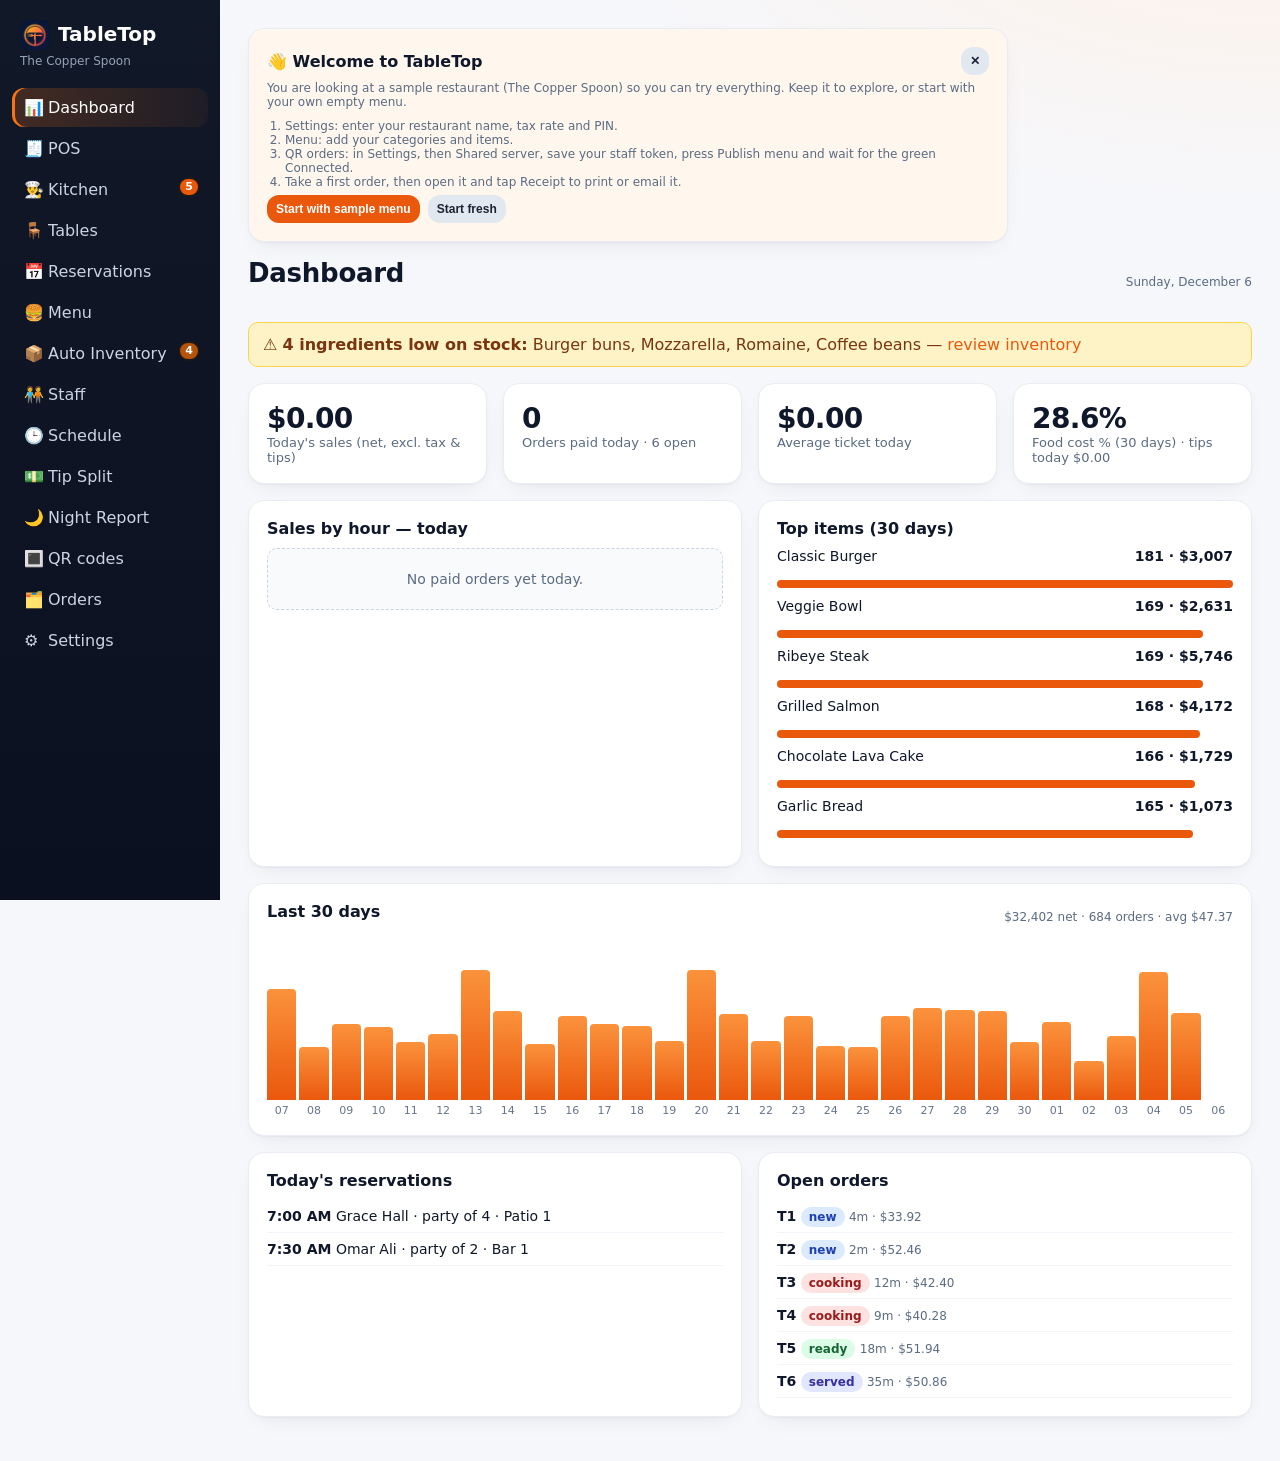
==== commit db557cda: "Count badges + soft chimes" ====
--- a/app.html
+++ b/app.html
@@ -1,6 +1,6 @@
 <!doctype html>
-<html lang="en"><head><meta charset="utf-8"><meta name="viewport" content="width=device-width,initial-scale=1">
-<meta http-equiv="Content-Security-Policy" content="default-src 'none'; style-src 'unsafe-inline'; script-src 'unsafe-inline'; img-src data: blob:; connect-src https://tabletop-server.tabletop-luca.workers.dev">
+<html lang="en"><head><meta charset="utf-8"><meta name="viewport" content="width=device-width,initial-scale=1,viewport-fit=cover">
+<meta http-equiv="Content-Security-Policy" content="default-src 'none'; style-src 'unsafe-inline'; script-src 'unsafe-inline'; img-src data: blob: 'self' https:; connect-src https://tabletop-server.tabletop-luca.workers.dev">
 <title>TableTop — Restaurant Manager</title>
 <link rel="icon" href="[data-uri]">
 <style>*{box-sizing:border-box}body{margin:0;font-family:Inter,system-ui,-apple-system,Segoe UI,sans-serif;background:#f4f6fb;color:#1c2333}
@@ -200,6 +200,25 @@
 }
 /* QA phone fixes: modals sit above the bottom tab bar; small inputs reach 40px tap height */
 @media(max-width:760px){.modal{z-index:60}.modal .card{max-height:calc(100vh - 32px)}input.tiny{min-height:40px}}
+/* settings v2 */
+.setnav{display:flex;gap:6px;overflow-x:auto;padding:4px 0 12px;position:sticky;top:0;z-index:5;background:inherit;-webkit-overflow-scrolling:touch}.setnav .chip{white-space:nowrap;flex:none}
+.setgrid{align-items:start}.setc{scroll-margin-top:56px}.seth{display:flex;gap:12px;align-items:center;margin-bottom:12px}.seth h3{margin:0}.seti{font-size:22px;width:42px;height:42px;display:grid;place-items:center;border-radius:12px;background:#fff7ed;flex:none}
+.logorow{display:flex;gap:12px;align-items:center}.logoprev{width:64px;height:64px;border-radius:14px;border:1px solid #e2e8f0;display:grid;place-items:center;overflow:hidden;background:#f8fafc;font-size:28px;flex:none}.logoprev img{width:100%;height:100%;object-fit:contain}
+.hours{display:grid;gap:6px;margin-top:6px}.hrow{display:grid;grid-template-columns:42px 1fr auto 1fr auto;gap:6px;align-items:center}.hrow input[type=time]{min-width:0}
+.stlist{display:grid;gap:8px;margin-bottom:10px}.strow{display:flex;gap:8px;align-items:center;padding:10px 12px;border:1px solid #e2e8f0;border-radius:12px}.badge.role{background:#ffedd5;color:#9a3412}
+.tnames{display:grid;grid-template-columns:repeat(auto-fill,minmax(130px,1fr));gap:8px}
+.navlogo{width:26px;height:26px;border-radius:6px;object-fit:contain;vertical-align:middle}.receipt .rlogo{display:block;max-width:90px;max-height:90px;margin:0 auto 6px}.receipt .rch{font-style:italic}
+input[type=color]{height:42px;padding:2px;min-width:70px}
+@media(max-width:640px){.hrow{grid-template-columns:36px 1fr auto 1fr;}.hrow .chk{grid-column:2/-1}.strow{flex-wrap:wrap}.strow .grow{flex-basis:100%}}
+/* settings page: keep Save buttons above the phone tab bar */
+@media(max-width:760px){.setgrid{padding-bottom:calc(120px + env(safe-area-inset-bottom))}#set-data{margin-bottom:24px}}
+.qrcalls{background:#fef2f2;border:2px solid #ef4444;border-radius:10px;padding:10px 12px;margin:0 0 10px;max-width:520px}.qrcalls h4{margin:0 0 6px}.qrcall{gap:8px;padding:4px 0;flex-wrap:wrap}
+img.thumb{width:40px;height:40px;object-fit:cover;border-radius:8px;float:left;margin:0 8px 0 0;background:#f1f5f9}
+img.thumb.pos{float:none;display:block;width:100%;height:64px;margin:0 0 6px;border-radius:8px}
+img.thumb.big{float:none;width:120px;height:120px;margin:4px 0}
+
+/* count badges: small accent pill, hidden at 0 */
+nav a .dot{background:var(--brand);color:#fff;font:700 11px/16px system-ui,sans-serif;min-width:16px;text-align:center;padding:0 5px;box-shadow:0 0 0 2px #1c1917}nav a .dot.call{right:auto;left:26px;background:#0f766e}nav a .dot.warn{background:#b45309}.dot.inl{position:static;display:inline-block;vertical-align:2px;margin-left:4px;background:var(--brand);color:#fff;font:700 11px/16px system-ui,sans-serif;min-width:16px;text-align:center;padding:0 6px;border-radius:99px}
 /* TableTop phone layout. Active only at <=760px. */
 #tt-tabbar,#tt-undo{display:none}
 @media (max-width:760px){
@@ -219,6 +238,18 @@
   #tt-undo[hidden]{display:none}
   #tt-undo button{background:none;color:#5fd;border:0;font-weight:700}
 }
+/* QA phone fixes: readable chart labels, 44px tap areas, no clipped link rows */
+@media (max-width:760px){
+  .chart{overflow-x:auto;-webkit-overflow-scrolling:touch}
+  .chart>div{min-width:26px}
+  .chart span,.chart>div{font-size:12px!important}
+  .alert a,main p a,main td a,.card a:not(.btn){display:inline-block;min-height:44px;line-height:44px;padding:0 4px}
+  .links:not(nav .links){display:flex;flex-wrap:wrap;gap:6px;max-width:100%}
+  nav .links{overflow-x:auto;-webkit-overflow-scrolling:touch;max-width:100vw}
+}
+/* dark mode: kitchen cards and POS tabs were white with light text */
+html.tt-dark .kcard{background:#1f2937;color:#e2e8f0}
+html.tt-dark .seg{background:#0f172a}html.tt-dark .seg button{background:transparent;color:#cbd5e1}html.tt-dark .seg button.on{background:#334155;color:#fff}
 </style></head>
 <body><div id="app"></div><div id="modal" class="modal hidden"><div class="card" id="modal-body"></div></div><div id="toast" class="toast hidden"></div><div id="print"></div>
 <script>
@@ -928,7 +959,17 @@
   function isGoodTag(t) { return /^(gluten[- ]?free|vegan|vegetarian|dairy[- ]?free|nut[- ]?free|halal|kosher)$/i.test(String(t).trim()); }
   // Accepts anything shaped like TableTop's DB.items. Allergy/diet tags are read from the first of
   // item.tags (TableTop v2), item.allergens, item.allergy_tags, item.allergy; array or comma-separated text.
+  // Auto food picture for items without a photo: inline SVG data: URI (no network, CSP img-src data: covers it).
   function safeImg(u) { u = typeof u === 'string' ? u.trim() : ''; return /^(https:\/\/|data:image\/(png|jpe?g|webp|gif);base64,)[^"'<>\s]*$/i.test(u) && u.length < 400000 ? u : ''; }
+  // Menu item photos: http(s) URL or a relative path in the app's assets (no scheme, no //, no ..). Never javascript:/data:text etc.
+  function safeItemImg(u) {
+    u = typeof u === 'string' ? u.trim() : ''; if (!u || u.length > 2000) return '';
+    if (/^data:image\//i.test(u)) return safeImg(u);
+    if (/[\s"'<>\\`]/.test(u) || /[\u0000-\u001f\u007f]/.test(u)) return '';
+    if (/^https?:\/\/[^\/]/i.test(u)) return u;
+    if (/^[a-z][a-z0-9+.\-]*:/i.test(u) || /^\/\//.test(u) || /(^|\/)\.\.(\/|$)/.test(u)) return '';
+    return /^[A-Za-z0-9_\-.\/%~+=&?#]+$/.test(u) ? u : '';
+  }
   function normalizeMenu(raw) {
     raw = raw || {};
     var cats = (raw.categories || []).map(function (c) { return { id: c.id, name: clean(c.name, 60) }; });
@@ -938,7 +979,7 @@
       return {
         id: i.id, name: clean(i.name, 80), price: +i.price || 0, cost: +i.cost || 0, cat_id: i.cat_id,
         mods: parseMods(i.mods), available: i.available !== false && i.available !== 0 && i.available !== '',
-        desc: clean(i.desc || i.description || '', 160), img: safeImg(i.img || i.image || i.photo), tags: all,
+        desc: clean(i.desc || i.description || '', 160), img: safeItemImg(i.img || i.image || i.photo), tags: all,
         allergens: all.filter(function (a) { return !isGoodTag(a) && !(isBadgeTag(a) && !/^spicy$/i.test(a)); }), diet: all.filter(isGoodTag), badges: all.filter(isBadgeTag),
         emoji: typeof i.emoji === 'string' ? clean(i.emoji, 8) : ''
       };
@@ -1054,7 +1095,7 @@
   // ---------- staff device state (own key; the staff token is NEVER stored here) ----------
   var staff = { lastSeq: 0, imported: [], loaded: false };
   var seenPending = {}, staffPoll = null;
-  // ---------- kitchen alert (staff device): loud beep + banner per new guest order ----------
+  // ---------- kitchen alert (staff device): soft chime + banner per new guest order ----------
   // Browsers block sound until the user taps the page once, so the first tap/key anywhere unlocks WebAudio.
   var audio = { ctx: null, armed: false }, alerts = {}, alertBox = null;
   function audioCtx() {
@@ -1071,16 +1112,16 @@
     }
     root.addEventListener('pointerdown', unlock, true); root.addEventListener('keydown', unlock, true);
   }
-  function beep() {
+  function beep() {                                        // soft two-note sine chime (~0.4s, gain 0.15), not a harsh alarm
     var c = audioCtx(); if (!c) return false;
     try {
       if (c.state === 'suspended' && c.resume) c.resume();
       var t = c.currentTime;
-      [0, 0.28, 0.56].forEach(function (d) {                  // three loud square-wave pips, 880 Hz
+      [[659.25, 0], [880, 0.16]].forEach(function (n) {
         var o = c.createOscillator(), g = c.createGain();
-        o.type = 'square'; o.frequency.value = 880; o.connect(g); g.connect(c.destination);
-        g.gain.setValueAtTime(0.0001, t + d); g.gain.exponentialRampToValueAtTime(0.9, t + d + 0.01); g.gain.exponentialRampToValueAtTime(0.0001, t + d + 0.22);
-        o.start(t + d); o.stop(t + d + 0.24);
+        o.type = 'sine'; o.frequency.value = n[0]; o.connect(g); g.connect(c.destination);
+        g.gain.setValueAtTime(0.0001, t + n[1]); g.gain.exponentialRampToValueAtTime(0.15, t + n[1] + 0.03); g.gain.exponentialRampToValueAtTime(0.0001, t + n[1] + 0.24);
+        o.start(t + n[1]); o.stop(t + n[1] + 0.26);
       });
       return true;
     } catch (e) { return false; }
@@ -1169,7 +1210,7 @@
         tables: (src.tables || []).map(function (t) { return { id: t.id, name: t.name, seats: t.seats }; }),
         categories: (src.categories || []).map(function (c) { return { id: c.id, name: c.name }; }),
         items: (src.items || []).map(function (i) {
-          return { id: i.id, name: i.name, price: i.price, cost: i.cost, cat_id: i.cat_id, available: i.available, mods: i.mods, tags: i.tags != null ? i.tags : i.allergens, desc: i.desc || i.description || '' };
+          return { id: i.id, name: i.name, price: i.price, cost: i.cost, cat_id: i.cat_id, available: i.available, mods: i.mods, tags: i.tags != null ? i.tags : i.allergens, desc: i.desc || i.description || '', img: i.img || '' };
         })
       };
     }
@@ -1231,6 +1272,7 @@
         if (!importErrors.length) { staff.lastSeq = +d.seq || 0; staffSave(); }
         alertNew(newPending, pending);
         var info = { ok: true, status: 200, seq: d.seq, changed: true, pending: pending, accepted: accepted, newPending: newPending,
+          ready: Array.isArray(d.ready) ? d.ready : [], calls: Array.isArray(d.calls) ? d.calls : [],
           conflictsOpen: d.conflicts_open || 0, events: d.events || [], importErrors: importErrors };
         if (opts.onUpdate) { try { opts.onUpdate(info); } catch (e) {} }
         return info;
@@ -1288,6 +1330,15 @@
       return bad || { ok: true, order: r.data && r.data.order, seq: r.data && r.data.seq, already: !!(r.data && r.data.already) };
     });
   }
+  // Ready: accepted -> ready (guest phone shows "Your order is ready!"). -> {ok, order, already} or actionResult error
+  function readyOrder(id) {
+    return staffCall('POST', '/staff/orders/' + encodeURIComponent(String(id)) + '/ready', {}).then(function (r) {
+      return actionResult(r) || { ok: true, order: r.data && r.data.order, seq: r.data && r.data.seq, already: !!(r.data && r.data.already) };
+    });
+  }
+  // Guest "call server" requests
+  function ackCall(id) { return staffCall('POST', '/staff/calls/' + encodeURIComponent(String(id)) + '/ack', {}).then(function (r) { return actionResult(r) || { ok: true, call: r.data && r.data.call }; }); }
+  function clearCall(id) { return staffCall('POST', '/staff/calls/' + encodeURIComponent(String(id)) + '/clear', {}).then(function (r) { return actionResult(r) || { ok: true }; }); }
   // outcome: 'paid' | 'void' (after the POS closes a QR order)
   function closeOrder(id, outcome) {
     return staffCall('POST', '/staff/orders/' + encodeURIComponent(String(id)) + '/close', { outcome: outcome }).then(function (r) {
@@ -1299,7 +1350,11 @@
 
   // ---------- guest: tracked orders on this phone ----------
   var FINAL = { rejected: 1, expired: 1, paid: 1, void: 1, lost: 1 };
-  var STATUS_LABEL = { pending: 'Received - waiting for staff to accept', accepted: 'Accepted by staff \u2713', rejected: 'Not accepted', expired: 'Not confirmed in time', paid: 'Order closed', void: 'Order cancelled', lost: 'Status unavailable' };
+  // Unknown/new server status: friendly capitalized label, never the raw lowercase code.
+  function statusText(st) { if (STATUS_LABEL[st]) return STATUS_LABEL[st]; var t = String(st == null ? '' : st).replace(/[_-]+/g, ' ').trim(); return t ? 'Status: ' + t.charAt(0).toUpperCase() + t.slice(1) : 'Status unavailable'; }
+  // iPhone notch: env(safe-area-inset-*) is 0 unless the viewport meta has viewport-fit=cover. TableTop.html line 2 lacks it, so add it for the guest page.
+  function ensureViewportFit(doc) { try { var m = doc && doc.querySelector && doc.querySelector('meta[name="viewport"]'); if (!m) return false; var c = m.getAttribute('content') || ''; if (/viewport-fit\s*=/.test(c)) return true; m.setAttribute('content', c ? c + ',viewport-fit=cover' : 'width=device-width,initial-scale=1,viewport-fit=cover'); return true; } catch (e) { return false; } }
+  var STATUS_LABEL = { pending: 'Received - waiting for staff to accept', accepted: 'Accepted by staff \u2713', ready: 'Ready \u2713', served: 'Served \u2713', rejected: 'Not accepted', expired: 'Not confirmed in time', paid: 'Order closed', void: 'Order cancelled', lost: 'Status unavailable' };
   function newDraftId() { var a = 'abcdefghjkmnpqrstuvwxyz23456789', s = 'g', i, b; try { b = new Uint8Array(14); root.crypto.getRandomValues(b); for (i = 0; i < 14; i++) s += a[b[i] % a.length]; } catch (e) { for (i = 0; i < 14; i++) s += a[Math.floor(Math.random() * a.length)]; } return s; }
 
   // ====================================================================
@@ -1329,7 +1384,7 @@
   function sheetHTML(opts) {
     opts = opts || {};
     var tables = opts.tables || [], base = opts.baseUrl || currentBase();
-    var csp = "<meta http-equiv=\"Content-Security-Policy\" content=\"default-src 'none'; style-src 'unsafe-inline'; script-src 'unsafe-inline'; img-src data: blob:\">";
+    var csp = "<meta http-equiv=\"Content-Security-Policy\" content=\"default-src 'none'; style-src 'unsafe-inline'; script-src 'unsafe-inline'; img-src data: blob: 'self' https:\">";
     return '<!doctype html><html><head><meta charset="utf-8">' + csp + '<title>' + esc((opts.restaurantName || 'TableTop') + ' - table QR codes') + '</title><style>body{margin:12mm}' +
       SHEET_CSS + '</style></head><body class="ttq-sheet"><div class="ttq-noprint" style="margin-bottom:12px"><button onclick="window.print()">Print</button> ' +
       '<span style="color:#64748b;font-size:13px">Tip: cut along the dashed lines and put one card on each table.</span></div><div class="ttq-cards">' +
@@ -1439,7 +1494,7 @@
     '.ttq-grid{display:grid;gap:12px;grid-template-columns:1fr}@media (min-width:520px){.ttq-grid{grid-template-columns:1fr 1fr}}' +
     '.ttq-item,.ttq-box{background:var(--card);border-radius:18px;margin:0;box-shadow:0 1px 2px rgba(0,0,0,.06),0 4px 14px rgba(0,0,0,.05);overflow:hidden}.ttq-box{padding:12px;margin:10px 0}' +
     '.ttq-item{display:flex;flex-direction:column;animation:ttqIn .25s ease both}.ttq-item.off{opacity:.55}.ttq-item b{display:block;font-size:17px}' +
-    '.ttq-c .ttq-hit{padding:0;border-radius:0;background:none;display:block;width:100%}.ttq-ph{display:flex;width:100%;height:150px;object-fit:cover;font-size:56px;border-radius:0}' +
+    '.ttq-c .ttq-hit{padding:0;border-radius:0;background:none;display:block;width:100%}.ttq-ph{display:flex;position:relative;overflow:hidden;width:100%;aspect-ratio:16/10;height:auto;font-size:56px;border-radius:0}.ttq-img{position:absolute;inset:0;width:100%;height:100%;object-fit:cover;display:block}' +
     '.ttq-info{padding:12px 14px 14px;display:flex;flex-direction:column;gap:4px;flex:1}.ttq-desc{color:var(--mut);font-size:15px;line-height:1.35}' +
     '.ttq-buy{display:flex;align-items:center;justify-content:space-between;margin-top:auto;padding-top:8px}.ttq-price{font-weight:800;font-size:18px}' +
     '.ttq-mut{color:var(--mut);font-size:15px}.ttq-pill,.ttq-badge{display:inline-block;background:#fef3c7;color:#78350f;border-radius:99px;padding:2px 10px;font-size:14px;margin:2px 4px 0 0;font-weight:700}' +
@@ -1450,6 +1505,9 @@
     '.ttq-err{background:#fee2e2;border:1px solid #fca5a5;color:#7f1d1d;padding:12px;border-radius:12px;margin:8px 0;font-size:15px}' +
     '.ttq-warn{background:#fef3c7;border:1px solid #fcd34d;color:#78350f;padding:12px;border-radius:12px;margin:8px 0;font-size:15px}' +
     '.ttq-ok{background:#dcfce7;border:1px solid #86efac;color:#14532d;padding:16px;border-radius:16px;margin:12px 0}' +
+    '.ttq-neutral{background:var(--chip);border:1px solid var(--line);color:var(--ink);padding:12px;border-radius:12px;margin:8px 0;font-size:15px}' +
+    '.ttq-ok .ttq-mut,.ttq-warn .ttq-mut,.ttq-err .ttq-mut{color:inherit;opacity:.85}' +
+    '@media (prefers-color-scheme:dark){.ttq-c .ttq-warn{background:#3a2a0a;border-color:#a16207;color:#fde68a}.ttq-c .ttq-ok{background:#0f2e1c;border-color:#15803d;color:#bbf7d0}.ttq-c .ttq-err{background:#3b1212;border-color:#b91c1c;color:#fecaca}}' +
     '.ttq-row{display:flex;gap:10px;align-items:center;justify-content:space-between;flex-wrap:wrap}.ttq-lbl{display:block;font-size:15px;color:var(--mut);margin:8px 0}' +
     '.ttq-lbl input,.ttq-lbl textarea{margin-top:4px}.ttq-hint{font-size:15px;color:var(--mut)}.ttq-chk{display:flex;gap:12px;align-items:center;min-height:48px;font-size:17px;border-bottom:1px solid var(--line)}.ttq-chk input{width:24px;height:24px;min-height:0;accent-color:var(--acc)}.ttq-chk span:nth-child(2){flex:1}' +
     '.ttq-cart{margin-top:22px;scroll-margin-top:110px}.ttq-cart h2{font-size:20px;margin:0 0 6px}.ttq-cart.open{animation:ttqIn .3s ease both}' +
@@ -1459,32 +1517,61 @@
     '.ttq-bar>div{max-width:640px;margin:0 auto;display:flex;gap:8px;pointer-events:auto}.ttq-bar button{min-height:56px;border-radius:99px;box-shadow:0 6px 20px rgba(0,0,0,.25)}.ttq-bar #ttq-place{flex:1}' +
     '.ttq-count{display:inline-flex;align-items:center;justify-content:center;min-width:26px;height:26px;border-radius:99px;background:var(--acc);color:#fff;margin-right:4px}' +
     '.ttq-spin{display:inline-block;width:16px;height:16px;border:3px solid rgba(255,255,255,.4);border-top-color:#fff;border-radius:50%;margin-right:8px;vertical-align:-2px;animation:ttqSpin .8s linear infinite}' +
-    '.ttq-filter{display:flex;flex-wrap:wrap;gap:6px;margin:6px 0}.ttq-filter label{background:var(--card);border:1px solid var(--line);border-radius:99px;padding:8px 12px;font-size:15px;display:flex;gap:6px;align-items:center;min-height:32px}' +
-    '.ttq-filter input{width:auto;min-height:0}.ttq-empty{text-align:center;color:var(--mut);padding:30px 0}' +
+    '.ttq-filter{display:flex;flex-wrap:wrap;gap:6px;margin:6px 0}.ttq-filter label{background:var(--card);border:1px solid var(--line);border-radius:99px;padding:8px 14px;font-size:15px;display:flex;gap:8px;align-items:center;min-height:44px;box-sizing:border-box;cursor:pointer}' +
+    '.ttq-filter input{width:20px;height:20px;min-height:0;margin:0;flex:none}.ttq-empty{text-align:center;color:var(--mut);padding:30px 0}' +
     '.ttq-back{position:fixed;inset:0;background:rgba(15,10,5,.5);z-index:8;animation:ttqFade .2s ease both}' +
     '.ttq-pop{position:fixed;left:0;right:0;bottom:0;max-width:640px;margin:0 auto;max-height:90vh;overflow:auto;background:var(--card);border-radius:24px 24px 0 0;padding:10px 16px calc(16px + env(safe-area-inset-bottom));z-index:9;box-shadow:0 -6px 24px rgba(0,0,0,.3);animation:ttqUp .28s cubic-bezier(.2,.8,.2,1) both;box-sizing:border-box}' +
-    '.ttq-grab{width:44px;height:5px;border-radius:9px;background:var(--line);margin:0 auto 10px}.ttq-ph.big{height:190px;border-radius:16px;font-size:80px}.ttq-ptitle{font-size:22px;margin:12px 0 4px}.ttq-h3{font-size:17px;margin:14px 0 2px}' +
+    '.ttq-grab{width:44px;height:5px;border-radius:9px;background:var(--line);margin:0 auto 10px}.ttq-ph.big{aspect-ratio:4/3;border-radius:16px;font-size:80px}.ttq-ptitle{font-size:22px;margin:12px 0 4px}.ttq-h3{font-size:17px;margin:14px 0 2px}' +
     '.ttq-toast{position:fixed;left:50%;bottom:calc(84px + env(safe-area-inset-bottom));transform:translateX(-50%);background:#1c1917;color:#fff;padding:10px 18px;border-radius:99px;z-index:10;font-weight:600;animation:ttqToast 2.2s ease both;pointer-events:none}' +
     '.ttq-steps{display:flex;list-style:none;padding:0;margin:0 0 12px;gap:6px}.ttq-steps li{flex:1;text-align:center;font-size:15px;font-weight:700;opacity:.55}.ttq-steps li span{display:block;height:6px;border-radius:9px;background:currentColor;opacity:.3;margin-bottom:6px}' +
     '.ttq-steps li.done{opacity:1}.ttq-steps li.done span{opacity:1}.ttq-steps li.now span{animation:ttqPulse 1.4s ease-in-out infinite}' +
+    '.ttq-callbox{margin:8px 0}.ttq-callbox .ttq-chips{margin:0}' +
     '@keyframes ttqIn{from{opacity:0;transform:translateY(8px)}to{opacity:1;transform:none}}@keyframes ttqUp{from{transform:translateY(100%)}to{transform:none}}@keyframes ttqFade{from{opacity:0}to{opacity:1}}' +
     '@keyframes ttqSpin{to{transform:rotate(360deg)}}@keyframes ttqPulse{50%{opacity:.45}}@keyframes ttqToast{0%{opacity:0;transform:translate(-50%,10px)}10%,80%{opacity:1;transform:translate(-50%,0)}100%{opacity:0}}' +
     '@media (prefers-reduced-motion:reduce){.ttq-c *,.ttq-pop,.ttq-back,.ttq-toast,.ttq-steps *{animation:none!important;transition:none!important}}';
 
   var BRAND_LOGO = '[data-uri]';   // TableTop icon (assets/tabletop-logo.jpg, cropped 64px); CSS background so CSP img-src data: covers it
+  // Guest privacy: a table's history on this phone (status screen, last order / Order again, saved name, cart) is wiped
+  // GUEST_HISTORY_MIN minutes after its orders are done (closed/rejected/expired/cancelled), or after that long with no activity
+  // (stuck), so the next guest at the table never sees the previous guest's order. Orders shown are only this phone's own
+  // (ids + private tokens kept in this phone's localStorage); the server has no "list orders for a table" guest route.
+  var GUEST_HISTORY_MIN = 10, GUEST_STUCK_HOURS = 3;
+  function purgeGuestHistory(tableId, nowMs) {
+    var now = nowMs == null ? Date.now() : nowMs, lim = GUEST_HISTORY_MIN * 60000, key = 't' + tableId, changedAny = false;
+    var mine = Object.keys(state.orders).filter(function (k) { return String(state.orders[k].table) === String(tableId); });
+    mine.forEach(function (k) {
+      // The 10-minute clock starts when the order is SERVED (server status 'ready'/'served'), not when placed or paid.
+      // Orders that will never be served (rejected/expired/void/lost) clear 10 min after that. Anything else is only
+      // dropped GUEST_STUCK_HOURS after it was placed (safety net, e.g. paid without the kitchen ever tapping Ready).
+      var r = state.orders[k], last = Math.max(+r.servedAt || 0, +r.doneAt || 0, +r.act || 0, +r.t || 0);
+      var gone = r.servedAt ? now - r.servedAt >= lim : (FINAL[r.status] && r.status !== 'paid') ? now - (+r.doneAt || last) >= lim : now - (+r.t || last) >= GUEST_STUCK_HOURS * 3600000;   // unserved: dropped GUEST_STUCK_HOURS after it was placed
+      if (gone) { delete state.orders[k]; changedAny = true; }
+    });
+    var c = state.carts[key];
+    if (c) {
+      var live = Object.keys(state.orders).some(function (k) { return String(state.orders[k].table) === String(tableId); });
+      if (!c.t) c.t = now;   // old saved cart without a timestamp: start its clock now
+      var lastAct = Math.max(+c.t || 0, +c.doneAt || 0);
+      if (!live && now - lastAct >= lim) { delete state.carts[key]; changedAny = true; }
+    }
+    if (state.guestName && now - (+state.nameT || 0) >= lim && !state.carts[key]) { state.guestName = ''; state.nameT = 0; changedAny = true; }
+    if (changedAny) save();
+    return changedAny;
+  }
   var MAX_QTY = 20, MAX_LINES = 40;
   var customerCtl = null;
 
   // opts: {container, getMenu, getTable, placeOrder, restaurantName, taxRate, table (override), onDone}
   function mountCustomer(container, opts) {
-    var doc = container.ownerDocument; ensureCSS(doc);
+    var doc = container.ownerDocument; ensureCSS(doc); ensureViewportFit(doc);
     var hashInfo = opts.table != null ? { table: safeId(opts.table) } : parseHash() || { table: '' };
     var tableId = hashInfo.table;
     // Server mode: menu and table come from the shared server (async); orders are POSTed to it and their status polled.
     var srv = serverEnabled() && opts.server !== false, cache = null, destroyed = false, pollTimer = null;
-    var ui = { cat: 'all', open: null, avoid: {}, busy: false, error: '', done: null, openOpts: {}, loading: srv && !!tableId, loadErr: '', pollErr: '', q: '', sqty: 1, cartOpen: false, tip: -1 };
+    var ui = { cat: 'all', open: null, avoid: {}, busy: false, error: '', done: null, openOpts: {}, loading: srv && !!tableId, loadErr: '', pollErr: '', q: '', sqty: 1, cartOpen: false, tip: -1, call: { hidden: false, busy: false, msg: '', bad: false } };
     var table = (!srv && tableId) ? opts.getTable(tableId) : null;
     var cartKey = 't' + tableId;
+    if (tableId) purgeGuestHistory(tableId);
 
     function rname() { if (srv) return (cache && cache.restaurant_name) || 'Menu'; return typeof opts.restaurantName === 'function' ? opts.restaurantName() : (opts.restaurantName || 'Menu'); }
     function rlogo() { var v = srv ? (cache && (cache.restaurant_logo || cache.logo)) : (typeof opts.restaurantLogo === 'function' ? opts.restaurantLogo() : opts.restaurantLogo); return safeImg(v); }
@@ -1521,10 +1608,10 @@
         .filter(function (r) { return String(r.table) === String(tableId) && !r.dismissed; }).sort(function (a, b) { return a.t - b.t; });
     }
     function statusBlock(r, withDismiss) {
-      var cls = (r.status === 'accepted' || r.status === 'paid') ? 'ttq-ok' : r.status === 'pending' ? 'ttq-warn' : 'ttq-err';
-      var stepN = r.status === 'pending' ? 1 : r.status === 'accepted' ? 2 : r.status === 'paid' ? 3 : 0;
+      var cls = (r.status === 'accepted' || r.status === 'ready' || r.status === 'served' || r.status === 'paid') ? 'ttq-ok' : r.status === 'pending' ? 'ttq-warn' : STATUS_LABEL[r.status] ? 'ttq-err' : 'ttq-neutral';
+      var stepN = r.status === 'pending' ? 1 : r.status === 'accepted' ? 2 : (r.status === 'ready' || r.status === 'served' || r.status === 'paid') ? 3 : 0;
       var steps = stepN ? '<ol class="ttq-steps" aria-label="Order progress">' + ['Received', 'Cooking', 'Ready'].map(function (n, i) { return '<li class="' + (i < stepN ? 'done' : '') + (i === stepN - 1 ? ' now' : '') + '"' + (i === stepN - 1 ? ' aria-current="step"' : '') + '><span></span>' + n + '</li>'; }).join('') + '</ol>' : '';
-      return '<div class="' + cls + '" data-order="' + esc(r.id) + '" aria-live="polite">' + steps + '<b>' + esc(STATUS_LABEL[r.status] || r.status) + '</b> <span class="ttq-mut">Order ' + esc(String(r.id).slice(2, 8)) + '</span><br>' +
+      return '<div class="' + cls + '" data-order="' + esc(r.id) + '" aria-live="polite">' + steps + '<b>' + esc(statusText(r.status)) + '</b> <span class="ttq-mut">Order ' + esc(String(r.id).slice(2, 8)) + '</span><br>' +
         esc(r.message || '') + (r.total != null ? '<div class="ttq-mut">Total ' + money(r.total) + ' before tax</div>' : '') +
         (withDismiss && FINAL[r.status] ? '<div style="margin-top:8px"><button class="sec" data-dismiss="' + esc(r.id) + '">Dismiss</button></div>' : '') + '</div>';
     }
@@ -1540,16 +1627,17 @@
         if (destroyed) return;
         if (x.ok && x.data && x.data.status) {
           var hadErr = !!ui.pollErr; ui.pollErr = '';
-          if (r.status !== x.data.status || r.message !== x.data.message) { r.status = x.data.status; r.message = x.data.message || ''; if (x.data.total != null) r.total = x.data.total; saveOrWarn(); paint(); }
+          if (r.status !== x.data.status || r.message !== x.data.message) { r.status = x.data.status; r.act = Date.now(); if ((r.status === 'ready' || r.status === 'served') && !r.servedAt) r.servedAt = r.act; if (FINAL[r.status] && r.status !== 'paid' && !r.doneAt) r.doneAt = r.act; r.message = x.data.message || ''; if (x.data.total != null) r.total = x.data.total; saveOrWarn(); paint(); }
           else if (hadErr) paint();
-        } else if (x.status === 404) {
-          r.status = 'lost'; r.message = "We can't find this order any more. Please ask a team member."; saveOrWarn(); paint();
+        } else if (!x.offline && (x.status === 404 || x.status === 410 || x.error === 'not_found')) {
+          // The server clearly says this order no longer exists: drop it from this phone's history (never on a network error).
+          delete state.orders[r.id]; if (ui.done === r.id) ui.done = null; saveOrWarn(); draw();
         } else { ui.pollErr = x.message || OFFLINE_MSG; paint(); }
       });
     }
     function pollTick() {
       pollTimer = null; if (destroyed) return;
-      var active = recs().filter(function (r) { return !FINAL[r.status] && Date.now() - r.t < 6 * 3600000; }).slice(0, 6);
+      var active = recs().filter(function (r) { return !FINAL[r.status] && Date.now() - r.t < GUEST_STUCK_HOURS * 3600000; }).slice(0, 6);
       if (!active.length) return;
       Promise.all(active.map(pollOne)).then(function () { startPoll(pageHidden() ? server.pollHiddenMs : server.pollMs); });
     }
@@ -1635,7 +1723,7 @@
       if (srv && ui.done) {
         var dr = state.orders[ui.done];
         container.innerHTML = '<div class="ttq-c">' + head() + '<div class="ttq-sub">' + esc(table.name) + '</div>' + (dr ? statusBlock(dr, false) : '') +
-          (dr && !FINAL[dr.status] ? '<p class="ttq-hint">Keep this page open or come back to this link - the status updates by itself.</p>' : '') + pollWarn() +
+          callHTML() + (dr && !FINAL[dr.status] ? '<p class="ttq-hint">Keep this page open or come back to this link - the status updates by itself.</p>' : '') + pollWarn() +
           '<div class="ttq-row"><button id="ttq-again">Back to the menu</button>' + (cart().last && cart().last.length ? '<button class="sec" data-reorder="1">Order again</button>' : '') + '</div></div>';
         container.querySelector('#ttq-again').onclick = function () { ui.done = null; draw(); };
         return;
@@ -1650,13 +1738,17 @@
       var sheet = '', allergens = {}; m.items.forEach(function (i) { i.allergens.forEach(function (a) { allergens[a.toLowerCase()] = a; }); });
       var akeys = Object.keys(allergens).sort(), PALETTE = ['#fde68a', '#fecaca', '#bbf7d0', '#bfdbfe', '#ddd6fe', '#fbcfe8', '#fed7aa'];
       function swatch(it) { var h = 0, k = String(it.name); for (var z = 0; z < k.length; z++) h = (h * 31 + k.charCodeAt(z)) >>> 0; return PALETTE[h % PALETTE.length]; }
-      function photo(it, cls) { return it.img ? '<img class="ttq-ph ' + cls + '" src="' + esc(it.img) + '" alt="" loading="lazy">' : '<span class="ttq-ph ttq-mono ' + cls + '" style="background:' + swatch(it) + '" aria-hidden="true">' + esc(it.emoji || it.name.charAt(0).toUpperCase()) + '</span>'; }
+      function photo(it, cls) {   // emoji/color block always rendered underneath; the photo sits on top and is removed if it fails to load
+        return '<span class="ttq-ph ttq-mono ' + cls + '" style="background:' + swatch(it) + '" aria-hidden="true">' + esc(it.emoji || it.name.charAt(0).toUpperCase()) +
+          (it.img ? '<img class="ttq-img" src="' + esc(it.img) + '" alt="" loading="lazy" decoding="async" referrerpolicy="no-referrer">' : '') + '</span>';
+      }
       function badges(it) { return it.badges.map(function (b) { var k = b.toLowerCase().replace(/[^a-z]/g, ''); return '<span class="ttq-badge b-' + esc(k) + '">' + (k === 'spicy' ? '&#127798; ' : k === 'popular' ? '&#9733; ' : k === 'veggie' ? '&#127793; ' : '') + esc(b) + '</span>'; }).join(''); }
       html += '<header class="ttq-top"><div class="ttq-topin">' + head() + '<span class="ttq-table">' + esc(table.name) + '</span></div></header>';
       html += '<div class="ttq-c"><div class="ttq-sub">Ordering for <b>' + esc(table.name) + '</b></div>';
       if (saveError) html += '<div class="ttq-err">&#9888; ' + esc(saveError) + '</div>';
       if (srv) html += '<div id="ttq-orders">' + bannersHTML() + '</div>';
       if (ui.error) html += '<div class="ttq-err" role="alert">' + ui.error + '</div>';
+      html += callHTML();
       html += '<label class="ttq-search"><span class="ttq-sr">Search the menu</span><input id="ttq-search" type="search" inputmode="search" autocomplete="off" placeholder="Search the menu" value="' + esc(ui.q) + '"></label>';
       html += '<div class="ttq-tabs" role="group" aria-label="Menu categories"><button data-cat="all" class="' + (ui.cat === 'all' ? 'on' : '') + '" aria-pressed="' + (ui.cat === 'all') + '">All</button>' + m.categories.map(function (cat) {
         var on = String(ui.cat) === String(cat.id);
@@ -1715,7 +1807,7 @@
         html += '<div class="ttq-row ttq-big"><span>Estimated total</span><b>' + money(r2(sub + taxAmt + tipAmt)) + '</b></div></div>';
       }
       html += '<p class="ttq-hint">Pay your server at the end of the meal.</p></section></div>';
-      var est = r2(sub + (taxOf() ? sub * taxOf() / 100 : 0));
+      var est = r2(sub + (taxOf() ? r2(sub * taxOf() / 100) : 0) + (ui.tip > 0 ? r2(sub * ui.tip / 100) : 0));   // same as cart 'Estimated total' (incl. tip)
       html += '<div class="ttq-bar"><div>' + (count ? '<button id="ttq-cartbtn" class="sec" aria-label="View your order, ' + count + ' items, ' + money(est) + '"><span class="ttq-count">' + count + '</span> ' + money(est) + '</button>' : '') +
         '<button id="ttq-place" class="ttq-grow' + (ui.busy ? ' busy' : '') + '"' + (c.lines.length && !ui.busy ? '' : ' disabled') + ' aria-busy="' + !!ui.busy + '">' + (ui.busy ? '<span class="ttq-spin" aria-hidden="true"></span>Sending...' : 'Place order' + (count ? ' (' + count + ')' : '')) + '</button></div></div>';
       if (ui.toast) { html += '<div class="ttq-toast" role="status">' + esc(ui.toast) + '</div>'; ui.toast = ''; }
@@ -1723,7 +1815,30 @@
     }
 
 
-    function saveOrWarn() { changed(); }
+    function callHTML() {
+      if (!srv || !table || ui.call.hidden) return '';
+      return '<div class="ttq-callbox" aria-live="polite"><div class="ttq-row"><button id="ttq-call" class="sec"' + (ui.call.busy ? ' disabled aria-busy="true"' : '') + '>&#128075; ' + (ui.call.busy ? 'Calling...' : 'Call server') + '</button>' +
+        '<div class="ttq-chips">' + ['Water', 'Check, please', 'Help'].map(function (x) { return '<button class="sec" data-callr="' + esc(x) + '"' + (ui.call.busy ? ' disabled' : '') + '>' + esc(x) + '</button>'; }).join('') + '</div></div>' +
+        (ui.call.msg ? '<div class="' + (ui.call.bad ? 'ttq-err' : 'ttq-ok') + '" role="status">' + esc(ui.call.msg) + '</div>' : '') + '</div>';
+    }
+    function callServer(reason) {
+      if (!srv || !table || ui.call.busy) return Promise.resolve();
+      ui.call.busy = true; ui.call.msg = ''; draw();
+      var body = reason ? { reason: clean(reason, 80) } : {};
+      return sFetch('POST', '/tables/' + encodeURIComponent(String(table.id)) + '/call', { body: body }).then(function (x) {
+        if (destroyed) return;
+        var cl = ui.call; cl.busy = false; cl.bad = false;
+        if (x.ok && x.data && x.data.duplicate) cl.msg = 'Server already on the way.';
+        else if (x.ok) cl.msg = 'A server is on the way' + (reason ? ' (' + reason + ')' : '') + '.';
+        else if ((x.status === 404 && x.error !== 'unknown_table') || x.status === 405) { cl.hidden = true; cl.msg = ''; }   // this server has no call route
+        else if (x.status === 404) { cl.bad = true; cl.msg = (x.message || 'Table not found.') + ''; }
+        else if (x.status === 429) { cl.bad = true; cl.msg = 'You just called - a server will be with you shortly.' + (x.retryAfter ? ' You can call again in about ' + x.retryAfter + ' seconds.' : ''); }
+        else { cl.bad = true; cl.msg = (x.message || OFFLINE_MSG) + ' Please wave to a team member.'; }
+        draw();
+      });
+    }
+    function saveOrWarn() { var cc = state.carts[cartKey]; if (cc) cc.t = Date.now(); changed(); }
+    function purgeNow() { if (purgeGuestHistory(tableId)) { if (ui.done && !(srv ? state.orders[ui.done] : state.carts[cartKey])) ui.done = null; ui.tip = -1; ui.q = ''; draw(); } }
     function withName(n) { var g = clean(state.guestName, 40); n = clean(n, 200); return g ? clean('Name: ' + g + (n ? '. ' + n : ''), 200) : n; }
     function rememberLast(c) { c.last = c.lines.map(function (l) { return { item_id: l.item_id, name: l.name, qty: l.qty, modNames: (l.modNames || []).slice(), note: l.note || '' }; }); }
     function reorder() {
@@ -1747,7 +1862,7 @@
         ui.busy = false;
         if (res === false || (res && res.ok === false)) { ui.error = esc((res && res.error) || 'The order could not be placed. Please ask a team member.'); draw(); return; }
         rememberLast(c); c.lines = []; c.note = ''; saveOrWarn();
-        ui.done = { orderId: res && res.orderId }; draw();
+        c.doneAt = Date.now(); ui.done = { orderId: res && res.orderId }; draw();
         if (opts.onDone) { try { opts.onDone(res); } catch (e) {} }
       };
       var fail = function (e) { ui.busy = false; ui.error = esc((e && e.message) || 'The order could not be placed. Please ask a team member.'); draw(); };
@@ -1768,6 +1883,8 @@
       else if (t.dataset.rm != null) { c.lines.splice(+t.dataset.rm, 1); saveOrWarn(); draw(); }
       else if (t.id === 'ttq-cartbtn') { ui.cartOpen = true; draw(); var cs = container.querySelector('#ttq-cart'); if (cs && cs.scrollIntoView) cs.scrollIntoView({ behavior: reduced() ? 'auto' : 'smooth', block: 'start' }); }
       else if (t.dataset.reorder != null) reorder();
+      else if (t.id === 'ttq-call') callServer('');
+      else if (t.dataset.callr != null) callServer(t.dataset.callr);
       else if (t.dataset.add != null) {
         m = menu(); it = findItem(m, t.dataset.add); if (!it || !it.available) { ui.error = 'That item just sold out.'; draw(); return; }
         if (it.mods.length) { ui.open = it.id; ui.openOpts = {}; ui.sqty = 1; ui.error = ''; draw(); }
@@ -1801,7 +1918,7 @@
       var t = e.target, c = cart();
       if (t.dataset && t.dataset.lnote != null) { var l = c.lines[+t.dataset.lnote]; if (l) { l.note = clean(t.value, 200); saveOrWarn(); } }
       else if (t.id === 'ttq-onote') { c.note = clean(t.value, 200); saveOrWarn(); }
-      else if (t.id === 'ttq-gname') { state.guestName = clean(t.value, 40); saveOrWarn(); }
+      else if (t.id === 'ttq-gname') { state.guestName = clean(t.value, 40); state.nameT = Date.now(); saveOrWarn(); }
       else if (t.id === 'ttq-search') { ui.q = String(t.value).slice(0, 60); var pos = t.selectionStart; draw(); var ns = container.querySelector('#ttq-search'); if (ns) { ns.focus(); try { ns.setSelectionRange(pos, pos); } catch (e2) {} } }
     }
     function onChange(e) {
@@ -1810,12 +1927,15 @@
       else if (t.dataset && t.dataset.mod != null) { ui.openOpts[t.dataset.mod] = t.checked; }
     }
     if (customerCtl) customerCtl.destroy();
+    function onImgError(e) { var t = e.target; if (t && t.tagName === 'IMG' && /\bttq-img\b/.test(t.className) && t.parentNode) t.parentNode.removeChild(t); }
+    container.addEventListener('error', onImgError, true);
     container.addEventListener('click', onClick); container.addEventListener('input', onInput); container.addEventListener('change', onChange);
     customerCtl = {
       container: container, redraw: draw,
-      destroy: function () { destroyed = true; if (pollTimer) clearTimeout(pollTimer); pollTimer = null; container.removeEventListener('click', onClick); container.removeEventListener('input', onInput); container.removeEventListener('change', onChange); customerCtl = null; }
+      destroy: function () { destroyed = true; clearInterval(purgeTimer); if (pollTimer) clearTimeout(pollTimer); pollTimer = null; container.removeEventListener('click', onClick); container.removeEventListener('error', onImgError, true); container.removeEventListener('input', onInput); container.removeEventListener('change', onChange); customerCtl = null; }
     };
     draw();
+    var purgeTimer = setInterval(purgeNow, 30000); if (purgeTimer && purgeTimer.unref) purgeTimer.unref();
     if (srv && tableId) { loadMenuView(); startPoll(0); }
     return customerCtl;
   }
@@ -1847,10 +1967,10 @@
     mountCustomer: mountCustomer, autoStart: autoStart, unmount: unmount, tableTopAdapter: tableTopAdapter,
     setServer: setServer, getServer: getServer, serverEnabled: serverEnabled, checkServer: checkServer,
     publishMenu: publishMenu, publishMenuSoon: publishMenuSoon, pollOrders: pollOrders, startStaffPolling: startStaffPolling,
-    stopStaffPolling: stopStaffPolling, isStaffPolling: isStaffPolling, dismissKitchenAlert: dismissKitchenAlert, kitchenAlerts: kitchenAlerts, acceptOrder: acceptOrder, rejectOrder: rejectOrder,
+    stopStaffPolling: stopStaffPolling, isStaffPolling: isStaffPolling, dismissKitchenAlert: dismissKitchenAlert, kitchenAlerts: kitchenAlerts, acceptOrder: acceptOrder, rejectOrder: rejectOrder, readyOrder: readyOrder, ackCall: ackCall, clearCall: clearCall,
     closeOrder: closeOrder, listConflicts: listConflicts, resolveConflict: resolveConflict, staffState: staffState, resetStaffState: resetStaffState,
     normalizeMenu: normalizeMenu, getSaveError: getSaveError, onChange: onChange, esc: esc,
-    _rs: function (d, n) { return rsRemainder(d, rsDivisor(n)); }, _reset: _reset, _state: _state, _load: load
+    _rs: function (d, n) { return rsRemainder(d, rsDivisor(n)); }, _reset: _reset, _state: _state, GUEST_HISTORY_MIN: GUEST_HISTORY_MIN, GUEST_STUCK_HOURS: GUEST_STUCK_HOURS, purgeGuestHistory: purgeGuestHistory, _load: load, statusText: statusText, ensureViewportFit: ensureViewportFit
   };
   root.TTQROrder = api;
   if (typeof module !== 'undefined' && module.exports) module.exports = api;
@@ -2201,8 +2321,10 @@
 const KEY='tabletop_v1';
 const $=s=>document.querySelector(s),$$=s=>[...document.querySelectorAll(s)];
 const esc=s=>String(s??'').replace(/[&<>"']/g,c=>({'&':'&amp;','<':'&lt;','>':'&gt;','"':'&quot;',"'":'&#39;'}[c]));
-const money=n=>'$'+(Math.round((+n||0)*100)/100).toFixed(2).replace(/\B(?=(\d{3})+(?!\d))/g,',');
-const money0=n=>'$'+Math.round(+n||0).toLocaleString();
+const KDS_CLEAR_DEFAULT=10; // minutes served orders stay on the Kitchen screen (settings key: kds_clear)
+const CUR$=()=>(DB&&DB.settings&&DB.settings.currency)||'$';
+const money=n=>CUR$()+(Math.round((+n||0)*100)/100).toFixed(2).replace(/\B(?=(\d{3})+(?!\d))/g,',');
+const money0=n=>CUR$()+Math.round(+n||0).toLocaleString();
 const r2=n=>Math.round(n*100)/100;
 const pad=n=>String(n).padStart(2,'0');
 const ymd=d=>{d=new Date(d);return d.getFullYear()+'-'+pad(d.getMonth()+1)+'-'+pad(d.getDate());};
@@ -2217,8 +2339,12 @@
 function warnPad(){const b=document.getElementById('savewarn'),h=b&&b.style.display!=='none'?b.offsetHeight:0;document.documentElement.style.setProperty('--wbh',h+'px');}
 window.addEventListener('resize',warnPad);
 function save(){try{localStorage.setItem(KEY,JSON.stringify(DB));if(saveFailed){saveFailed=false;saveWarn(false);}try{qrAfterSave();}catch(e){}return true;}catch(e){saveFailed=true;saveWarn(true);return false;}}
-function migrate(){const b=blank();if(DB.settings&&!DB.settings.kds_mig10){if(!DB.settings.kds_clear||+DB.settings.kds_clear===30)DB.settings.kds_clear=10;DB.settings.kds_mig10=1;}for(const k of Object.keys(b)){if(DB[k]===undefined||(Array.isArray(b[k])&&!Array.isArray(DB[k])))DB[k]=b[k];}DB.items.forEach(i=>{if(!Array.isArray(i.tags))i.tags=[];});DB.staff.forEach(s=>{if(s.wage===undefined)s.wage=0;});DB.shifts=DB.shifts.filter(s=>s&&typeof s==='object');DB.shifts.forEach(s=>{['start','end'].forEach(k=>{const n=normTime(s[k]);if(n)s[k]=n;});});}
+function migrate(){const b=blank();if(Array.isArray(DB.orders))fixOrderIds();if(DB.settings&&!DB.settings.kds_mig10){if(!DB.settings.kds_clear||+DB.settings.kds_clear===30)DB.settings.kds_clear=10;DB.settings.kds_mig10=1;}for(const k of Object.keys(b)){if(DB[k]===undefined||(Array.isArray(b[k])&&!Array.isArray(DB[k])))DB[k]=b[k];}DB.items.forEach(i=>{if(!Array.isArray(i.tags))i.tags=[];});DB.staff.forEach(s=>{if(s.wage===undefined)s.wage=0;});DB.shifts=DB.shifts.filter(s=>s&&typeof s==='object');DB.shifts.forEach(s=>{['start','end'].forEach(k=>{const n=normTime(s[k]);if(n)s[k]=n;});});}
 const nid=()=>(DB.seq=(DB.seq||1)+1);
+// Kitchen repair: duplicate order ids made byId() move the wrong ticket, so the visible one never left "cooking". Re-number duplicates, keep seq above every id, and map unknown statuses onto the kitchen flow.
+function fixOrderIds(){let mx=+DB.seq||1;for(const k of Object.keys(DB))if(Array.isArray(DB[k]))DB[k].forEach(x=>{if(x&&typeof x==='object'&&+x.id>mx)mx=+x.id;});DB.seq=mx;
+ const seen=new Set();DB.orders=DB.orders.filter(o=>o&&typeof o==='object');DB.orders.forEach(o=>{if(seen.has(String(o.id)))o.id=(DB.seq=DB.seq+1);seen.add(String(o.id));
+  if(!['new','cooking','ready','served'].includes(o.status))o.status=o.status==='accepted'?'cooking':o.status==='done'||o.status==='paid'?'served':'new';});}
 const byId=(t,id)=>DB[t].find(x=>x.id==id);
 const toast=m=>{const t=$('#toast');t.textContent=m;t.classList.remove('hidden');clearTimeout(toast.t);toast.t=setTimeout(()=>t.classList.add('hidden'),2500);};
 const badge=(s,l)=>`<span class="badge ${String(s).replace(/[^\w-]/g,'')}">${esc(l||String(s).replace('_',' '))}</span>`;
@@ -2248,7 +2374,7 @@
   'Mains':[['Classic Burger',15.99,4.6,'Add cheese:1.5,Add bacon:2,No onions:0,Gluten-free bun:2'],['Margherita Pizza',16,3.9,'Extra cheese:2,Gluten-free crust:3'],['Grilled Salmon',24.5,8.9,'Sub salad:0,Extra veg:2'],['Chicken Alfredo',19.5,5.2,'Add shrimp:5'],['Ribeye Steak',34,13.5,'Rare:0,Medium rare:0,Medium:0,Well done:0'],['Veggie Bowl',14.5,3.6,'Add tofu:3']],
   'Desserts':[['Cheesecake',8.5,2.1,''],['Chocolate Lava Cake',9.5,2.4,'Add ice cream:2']],
   'Drinks':[['Soda',3,0.4,'No ice:0'],['Iced Tea',3.5,0.4,''],['Craft Beer',7,2.2,''],['House Wine',9,2.8,'Red:0,White:0'],['Espresso',3.5,0.6,'Extra shot:1']]};
- for(const[c,items]of Object.entries(menu)){const cid=nid();d.categories.push({id:cid,name:c});items.forEach(([n,p,cost,m])=>d.items.push({id:nid(),cat_id:cid,name:n,price:p,cost,mods:m,available:true,tags:(DEMO_TAGS[n]||[]).slice()}));}
+ for(const[c,items]of Object.entries(menu)){const cid=nid();d.categories.push({id:cid,name:c});items.forEach(([n,p,cost,m])=>d.items.push({id:nid(),cat_id:cid,name:n,price:p,cost,mods:m,available:true,tags:(DEMO_TAGS[n]||[]).slice(),img:'assets/menu/'+n.toLowerCase().replace(/[^a-z0-9]+/g,'-').replace(/^-|-$/g,'')+'.webp'}));}
  d.items.find(i=>i.name==='Calamari').available=false;
  [['T1',2],['T2',2],['T3',4],['T4',4],['T5',4],['T6',6],['T7',6],['Bar 1',2],['Patio 1',4],['Patio 2',8]].forEach(([n,s])=>d.tables.push({id:nid(),name:n,seats:s}));
  const STAFF=[['Ana Torres','Manager','313-555-0101',32],['Ben Ford','Server','313-555-0102',11],['Chloe Wu','Server','313-555-0103',11],['Diego Ruiz','Head Chef','313-555-0104',30],['Eve Adams','Line Cook','313-555-0105',20],['Frank Moss','Host','313-555-0106',14],['Gina Park','Busser','313-555-0107',12],['Hank Lee','Bartender','313-555-0108',13]];
@@ -2283,6 +2409,9 @@
 // focus back to the opener; if a redraw replaced it, to its twin (same id/data-*), else the page heading (never leave focus on <body>)
 function refocus(el){try{let t=el&&document.body.contains(el)?el:null;if(!t&&el&&el.nodeType===1){if(el.id)t=document.getElementById(el.id);if(!t)for(const a of el.attributes)if(a.name.startsWith('data-')){t=document.querySelector(`[${a.name}="${CSS.escape(a.value)}"]`);if(t)break;}}
  if(!t||t.disabled||!t.getClientRects().length){t=$('#main h2')||$('#main');if(t&&!t.hasAttribute('tabindex'))t.setAttribute('tabindex','-1');}if(t)t.focus({preventScroll:true});}catch(e){}}
+const safeImg=u=>{u=typeof u==='string'?u.trim():'';return u.length<=500&&/^(https?:\/\/[^\s"'<>]+|(\.?\/)?[A-Za-z0-9_\-][A-Za-z0-9_\-\/.]*\.(webp|jpe?g|png|gif|avif))$/i.test(u)&&!/\.\./.test(u)?u:'';};
+const thumb=(i,c='thumb')=>{const u=safeImg(i&&i.img);return u?`<img class="${c}" src="${esc(u)}" alt="" loading="lazy">`:'';};
+document.addEventListener('error',e=>{const t=e.target;if(t&&t.matches&&t.matches('img.thumb')){if(t.classList.contains('big'))t.replaceWith(document.createTextNode('Could not load that photo'));else t.remove();}},true);
 const field=(n,l,v='',t='text',x='',extra='')=>`<label class="${x}">${l}<input name="${n}" type="${t}" value="${esc(v??'')}" ${t==='number'?'step="any"':''} ${extra}></label>`;
 const sel=(n,l,opts,v,x='')=>`<label class="${x}">${l}<select name="${n}">${opts.map(([k,t])=>`<option value="${esc(k)}" ${String(k)===String(v??'')?'selected':''}>${esc(t)}</option>`).join('')}</select></label>`;
 const btns=`<div class="full row end"><button type="button" class="sec" onclick="closeModal()">Cancel</button><button>Save</button></div>`;
@@ -2291,9 +2420,10 @@
 
 // ---------- shell ----------
 const PAGES=[['dashboard','📊','Dashboard'],['pos','🧾','POS'],['kitchen','👨‍🍳','Kitchen'],['tables','🪑','Tables'],['reservations','📅','Reservations'],['menu','🍔','Menu'],['autoinv','📦','Auto Inventory'],['staff','🧑‍🤝‍🧑','Staff'],['schedule','🕒','Schedule'],['tips','💵','Tip Split'],['report','🌙','Night Report'],['qrcodes','🔳','QR codes'],['orders','🗂️','Orders'],['settings','⚙️','Settings']];
-function render(){TTExtras.apply(DB);if(DB.settings.pin&&!sessionStorage.tt_unlocked){qrStop();return lockView();}
+function applyAccent(){const c=DB&&DB.settings&&DB.settings.accent;if(c&&/^#[0-9a-f]{6}$/i.test(c))document.documentElement.style.setProperty('--brand',c);else document.documentElement.style.removeProperty('--brand');}
+function render(){TTExtras.apply(DB);applyAccent();if(DB.settings.pin&&!sessionStorage.tt_unlocked){qrStop();return lockView();}
  qrStart();const low=lowStock().length,kit=DB.orders.filter(o=>!o.paid&&o.status!=='served').length+qrPendN();
- $('#app').innerHTML=`<div class="layout"><nav><div class="brand"><h1><img src="[data-uri]" alt="" width="30" height="30" style="border-radius:8px;vertical-align:middle;margin-right:8px">TableTop</h1><div class="dl" id="rname">${esc(DB.settings.name)}</div></div><div class="links">
+ $('#app').innerHTML=`<div class="layout"><nav><div class="brand"><h1>${DB.settings.logo?`<img class="navlogo" src="${esc(DB.settings.logo)}" alt="" style="margin-right:8px">`:'<img src="[data-uri]" alt="" width="30" height="30" style="border-radius:8px;vertical-align:middle;margin-right:8px">'}TableTop</h1><div class="dl" id="rname">${esc(DB.settings.name)}</div></div><div class="links">
  ${PAGES.map(([h,i,t])=>`<a href="#${h}" data-r="${h}" title="${TTExtras.t(t)}" aria-label="${TTExtras.t(t)}"><span>${i}</span><em>${TTExtras.t(t)}</em>${h==='autoinv'&&low?`<b class="dot">${low}</b>`:''}${h==='kitchen'&&kit?`<b class="dot blue">${kit}</b>`:''}</a>`).join('')}</div>
  ${DB.settings.pin?'<a href="#" id="lock" class="lockbtn"><span>🔒</span><em>Lock</em></a>':''}</nav><main id="main"></main></div>`;
  const lk=$('#lock');if(lk)lk.onclick=e=>{e.preventDefault();sessionStorage.removeItem('tt_unlocked');render();};route();}
@@ -2302,8 +2432,7 @@
 let timer=null;
 function route(){if(!$('#main'))return;clearInterval(timer);try{TTInventory.unmount();}catch(e){}const r=(location.hash||'#dashboard').slice(1).split('/')[0];document.body.setAttribute('data-page',r);
  $$('nav a[data-r]').forEach(a=>a.classList.toggle('active',a.dataset.r===r));
- const low=lowStock().length,kit=DB.orders.filter(o=>!o.paid&&o.status!=='served').length+qrPendN();
- $$('nav a[data-r]').forEach(a=>{const b=a.querySelector('.dot');if(b)b.remove();const n=a.dataset.r==='autoinv'?low:a.dataset.r==='kitchen'?kit:0;if(n)a.insertAdjacentHTML('beforeend',`<b class="dot ${a.dataset.r==='kitchen'?'blue':''}">${n}</b>`);});
+ navBadges();
  (PAGE[r]||PAGE.dashboard)();}
 window.addEventListener('hashchange',route);
 
@@ -2350,13 +2479,13 @@
   <select id="srv"><option value="">Server…</option>${DB.staff.filter(s=>s.active!==false).map(s=>`<option value="${s.id}" ${s.id==o.server_id?'selected':''}>${esc(s.name)}</option>`).join('')}</select></div>
   <div class="tabs">${DB.categories.map(c=>`<button class="${c.id==posCat?'on':''}" data-cat="${c.id}">${esc(c.name)}</button>`).join('')}</div>
   ${posFilterHtml()}${hiddenN?`<div class="muted" id="hiddenn">${hiddenN} item${hiddenN>1?'s':''} hidden by allergy/diet filter</div>`:''}
-  <div class="items">${items.map(i=>`<button class="item ${i.available?'':'off'}" data-item="${i.id}"${TTExtras.catColor(DB,i.cat_id)?` data-cc style="--cc:${TTExtras.catColor(DB,i.cat_id)}"`:''} ${i.available?'':'disabled'}><b>${esc(i.name)}</b>${tagsHtml(i.tags)}<span>${money(i.price)}</span>${i.available?(i.mods?'<em>options</em>':''):'<em>86’d</em>'}</button>`).join('')||'<p class="muted empty">No items in this category.</p>'}</div></div>
+  <div class="items">${items.map(i=>`<button class="item ${i.available?'':'off'}" data-item="${i.id}"${TTExtras.catColor(DB,i.cat_id)?` data-cc style="--cc:${TTExtras.catColor(DB,i.cat_id)}"`:''} ${i.available?'':'disabled'}>${thumb(i,'thumb pos')}<b>${esc(i.name)}</b>${tagsHtml(i.tags)}<span>${money(i.price)}</span>${i.available?(i.mods?'<em>options</em>':''):'<em>86’d</em>'}</button>`).join('')||'<p class="muted empty">No items in this category.</p>'}</div></div>
  <button class="posbar" id="posbar" type="button" onclick="document.querySelector('.pos-right').scrollIntoView({behavior:'smooth',block:'start'})">🧾 View ticket · ${o.lines.reduce((n,l)=>n+l.qty,0)} item${o.lines.reduce((n,l)=>n+l.qty,0)===1?'':'s'} · ${money(totals(o).total)}</button>
  <div class="pos-right card"><div class="row between nomb"><h3>${o.id?'Ticket #'+o.id:'New ticket'}</h3>${o.id?badge(o.status):''}</div><div class="muted">${o.type==='dine'?esc(byId('tables',o.table_id)?.name||'No table selected'):'Takeout'}</div>
   <div class="lines">${o.lines.map((l,i)=>`<div class="line"><div class="grow"><b>${esc(l.name)}</b>${l.mods.length?`<div class="muted">${l.mods.map(m=>esc(m.n)+(m.p?' +'+money(m.p):'')).join(', ')}</div>`:''}${l.note?`<div class="note">📝 ${esc(l.note)}</div>`:''}</div>
    <div class="qty"><button class="sm sec" data-dec="${i}">−</button><span>${l.qty}</span><button class="sm sec" data-inc="${i}">+</button></div><div class="amt">${money(lineTotal(l))}</div><button class="sm x" data-rm="${i}" title="Remove">✕</button></div>`).join('')||'<p class="muted center">Tap menu items to add them.</p>'}</div>
-  <div class="tot"><div><span>${TTExtras.t('Subtotal')}</span><span>${money(t.sub)}</span></div>${t.disc?`<div class="xdisc"><span>${TTExtras.t('Discount')} (${t.discPct}%)</span><span>−${money(t.disc)}</span></div>`:''}${t.grat?`<div class="xgrat"><span>${TTExtras.t('Auto-gratuity')} (${t.gratPct}%)</span><span>${money(t.grat)}</span></div>`:''}<div><span>Tax <input id="tax" type="number" step="0.01" min="0" value="${o.tax_rate}" class="tiny">%</span><span>${money(t.tax)}</span></div>
-  <div><span>Tip ${[0,15,18,20].map(p=>`<button class="sm sec" data-tip="${p}">${p}%</button>`).join('')} <input id="tip" type="number" step="0.01" min="0" value="${o.tip||''}" placeholder="$" class="tiny"></span><span>${money(t.tip0)}</span></div>
+  <div class="tot"><div><span>${TTExtras.t('Subtotal')}</span><span>${money(t.sub)}</span></div>${t.disc?`<div class="xdisc"><span>${TTExtras.t('Discount')} (${t.discPct}%)</span><span>−${money(t.disc)}</span></div>`:''}${t.grat?`<div class="xgrat"><span>${TTExtras.t('Auto-gratuity')} (${t.gratPct}%)</span><span>${money(t.grat)}</span></div>`:''}<div><span>${TTExtras.t('Tax')} <input id="tax" type="number" step="0.01" min="0" value="${o.tax_rate}" class="tiny">%</span><span>${money(t.tax)}</span></div>
+  <div><span>${TTExtras.t('Tip')} ${[0,...tipChoices()].map(p=>`<button class="sm sec" data-tip="${p}">${p}%</button>`).join('')} <input id="tip" type="number" step="0.01" min="0" value="${o.tip||''}" placeholder="$" class="tiny"></span><span>${money(t.tip0)}</span></div>
   <div class="grand"><span>${TTExtras.t('Total')}</span><span id="gtotal">${money(t.total)}</span></div></div>
   <div class="actions"><button id="send" class="wide">${o.id?'💾 '+TTExtras.t('Update order'):'🔥 '+TTExtras.t('Send to kitchen')}</button><div class="row nomb"><button id="paycard" class="green grow">💳 ${TTExtras.t('Card')}</button><button id="paycash" class="green grow">💵 ${TTExtras.t('Cash')}</button></div>
   ${o.id?`<button id="voidt" class="danger sm">Void ticket</button>`:''}</div></div></div>`;
@@ -2392,26 +2521,27 @@
  if(o.type==='dine'){const r=DB.reservations.find(r=>r.table_id==o.table_id&&r.status==='seated');if(r)r.status='completed';}
  save();qrClose(o,'paid');CUR=newTicket();receipt.auto=true;receipt(o.id);if(lastShort)toast('Out of stock: '+lastShort);}catch(e){toast(e.message);}}
 function receipt(id){const o=byId('orders',id),t=totals(o),s=DB.settings,X=TTExtras.get(DB).receipt,T=TTExtras.t;
- const html=`<div class="receipt"><h3>${esc(s.name)}</h3>${s.address?`<div>${esc(s.address)}</div>`:''}${s.phone?`<div>${esc(s.phone)}</div>`:''}<hr>
+ const html=`<div class="receipt">${s.logo?`<img class="rlogo" src="${esc(s.logo)}" alt="">`:''}<h3>${esc(s.name)}</h3>${s.rc_head?`<div class="rch">${esc(s.rc_head)}</div>`:''}${s.address?`<div>${esc(s.address)}</div>`:''}${s.phone?`<div>${esc(s.phone)}</div>`:''}<hr>
  <div>Ticket #${o.id} · ${esc(orderLabel(o))}</div>${X.time?`<div>${new Date(o.paid_at||o.created_at).toLocaleString()}</div>`:''}${X.server&&o.server_id?`<div>${T('Server')}: ${esc(byId('staff',o.server_id)?.name||'')}</div>`:''}<hr>
  ${o.lines.map(l=>`<div class="rl"><span>${l.qty} × ${esc(l.name)}</span><span>${money(lineTotal(l))}</span></div>${X.mods?l.mods.map(m=>`<div class="rm">+ ${esc(m.n)}${m.p?' '+money(m.p):''}</div>`).join(''):''}${X.mods&&l.note?`<div class="rm">“${esc(l.note)}”</div>`:''}`).join('')}<hr>
  <div class="rl"><span>${T('Subtotal')}</span><span>${money(t.sub)}</span></div>${t.disc?`<div class="rl"><span>${T('Discount')} (${t.discPct}%)</span><span>−${money(t.disc)}</span></div>`:''}<div class="rl"><span>${T('Tax')} (${o.tax_rate}%)</span><span>${money(t.tax)}</span></div>${t.grat?`<div class="rl"><span>${T('Auto-gratuity')} (${t.gratPct}%)</span><span>${money(t.grat)}</span></div>`:''}<div class="rl"><span>${T('Tip')}</span><span>${money(t.tip0)}</span></div>
- <div class="rl big"><span>${T('TOTAL')}</span><span>${money(t.total)}</span></div>${o.paid?`<div class="rl"><span>Paid by</span><span>${o.method==='card'?'Card':'Cash'}</span></div>`:'<div><b>UNPAID</b></div>'}<hr><div class="center">${o.type==='dine'?'Thank you for dining with us!':'Thank you!'}</div></div>`;
+ <div class="rl big"><span>${T('TOTAL')}</span><span>${money(t.total)}</span></div>${o.paid?`<div class="rl"><span>Paid by</span><span>${o.method==='card'?'Card':'Cash'}</span></div>`:'<div><b>UNPAID</b></div>'}<hr><div class="center rcf">${s.rc_foot?esc(s.rc_foot):o.type==='dine'?'Thank you for dining with us!':'Thank you!'}</div></div>`;
  $('#print').innerHTML=Array(X.copies||1).fill(html).join('<div style="page-break-after:always"></div>');modal(`${html}<div class="row end noprint"><button class="sec" onclick="closeModal();route()">Close</button><button class="sec" id="rcmail">✉️ Email receipt</button><button onclick="window.print()">🖨️ Print receipt</button></div>`);
  $('#rcmail').onclick=()=>{const to=(prompt('Guest email address:')||'').trim();if(!to)return;if(!/^[^\s@]+@[^\s@]+\.[^\s@]+$/.test(to))return toast('That email address does not look right');location.href=receiptMailto(o,to);};if(X.autoprint&&o.paid&&receipt.auto){receipt.auto=false;setTimeout(()=>window.print(),300);}receipt.auto=false;}
-function receiptText(o){const t=totals(o),s=DB.settings,L=[s.name,s.address,s.phone].filter(Boolean);L.push('','Order #'+o.id+' · '+orderLabel(o),new Date(o.paid_at||o.created_at).toLocaleString(),'');
+function receiptText(o){const t=totals(o),s=DB.settings,L=[s.name,s.rc_head,s.address,s.phone].filter(Boolean);L.push('','Order #'+o.id+' · '+orderLabel(o),new Date(o.paid_at||o.created_at).toLocaleString(),'');
  o.lines.forEach(l=>{L.push(l.qty+' x '+l.name+'  '+money(lineTotal(l)));l.mods.forEach(m=>L.push('   + '+m.n+(m.p?' '+money(m.p):'')));});
- L.push('','Subtotal  '+money(t.sub),...(t.disc?['Discount ('+t.discPct+'%)  -'+money(t.disc)]:[]),'Tax ('+o.tax_rate+'%)  '+money(t.tax),...(t.grat?['Auto-gratuity ('+t.gratPct+'%)  '+money(t.grat)]:[]),'Tip  '+money(t.tip0),'TOTAL  '+money(t.total),o.paid?'Paid by '+(o.method==='card'?'card':'cash'):'UNPAID','','Thank you!');return L.join('\n');}
+ L.push('','Subtotal  '+money(t.sub),...(t.disc?['Discount ('+t.discPct+'%)  -'+money(t.disc)]:[]),'Tax ('+o.tax_rate+'%)  '+money(t.tax),...(t.grat?['Auto-gratuity ('+t.gratPct+'%)  '+money(t.grat)]:[]),'Tip  '+money(t.tip0),'TOTAL  '+money(t.total),o.paid?'Paid by '+(o.method==='card'?'card':'cash'):'UNPAID','',s.rc_foot||'Thank you!');return L.join('\n');}
 function receiptMailto(o,to){return 'mailto:'+encodeURIComponent(to)+'?subject='+encodeURIComponent('Your receipt from '+DB.settings.name+' (order #'+o.id+')')+'&body='+encodeURIComponent(receiptText(o));}
 
 // ---------- kitchen ----------
 const KS=['new','cooking','ready','served'],KN={new:'cooking',cooking:'ready',ready:'served'};
-PAGE.kitchen=()=>{clearInterval(timer);const clr=(+DB.settings.kds_clear>0?+DB.settings.kds_clear:10)*60000,pclr=(+DB.settings.kds_pending_clear>0?+DB.settings.kds_pending_clear:180)*60000;const os=DB.orders.filter(o=>o.status!=='served'?Date.now()-(o.created_at||0)<pclr:Date.now()-(o.served_at||o.created_at)<clr);const draw=()=>{if(!$('#kds'))return;$('#kds').innerHTML=KS.map(s=>{const list=os.filter(o=>o.status===s).sort((a,b)=>a.created_at-b.created_at);
+PAGE.kitchen=()=>{clearInterval(timer);const clr=(+DB.settings.kds_clear>0?+DB.settings.kds_clear:KDS_CLEAR_DEFAULT)*60000,pclr=(+DB.settings.kds_pending_clear>0?+DB.settings.kds_pending_clear:180)*60000;const os=DB.orders.filter(o=>o.status!=='served'?Date.now()-(o.created_at||0)<pclr:Date.now()-(o.served_at||o.created_at)<clr);const draw=()=>{if(!$('#kds'))return;$('#kds').innerHTML=KS.map(s=>{const list=os.filter(o=>o.status===s).sort((a,b)=>a.created_at-b.created_at);
  return`<div class="col"><h4>${s} <span>${list.length}</span></h4>${list.map(o=>{const m=(Date.now()-o.created_at)/60000;return`<div class="kcard ${s!=='served'&&m>20?'late':m>12&&s!=='served'?'warn':''}"><div class="row between nomb"><b>${esc(orderLabel(o))}</b><span class="el">⏱ ${elapsed(o.created_at)}</span></div><div class="muted">#${o.id} · ${fmtTime(o.created_at)}</div>${(()=>{const a=[...new Set(o.lines.flatMap(l=>tagsOf(l)).filter(isAllergen).map(t=>t))];return a.length?`<div class="allg">⚠ ALLERGENS: ${a.map(esc).join(', ')}</div>`:'';})()}
  <ul>${o.lines.map(l=>`<li><b>${l.qty}×</b> ${esc(l.name)}${tagsHtml(tagsOf(l))}${l.mods.length?`<div class="muted">${l.mods.map(x=>esc(x.n)).join(', ')}</div>`:''}${l.note?`<div class="note">📝 ${esc(l.note)}</div>`:''}</li>`).join('')}</ul>
- <div class="row nomb">${KN[s]?`<button class="sm grow" data-adv="${o.id}">→ ${KN[s]}</button>`:`<a class="btn sm sec grow" href="#pos/o${o.id}">Go to POS to pay</a>`}${s!=='new'?`<button class="sm sec" data-back="${o.id}" title="Move back">↩</button>`:''}</div></div>`;}).join('')||'<p class="muted center">—</p>'}</div>`;}).join('');
- $$('[data-adv]').forEach(b=>b.onclick=()=>{const o=byId('orders',b.dataset.adv);o.status=KN[o.status];if(o.status==='served')o.served_at=Date.now();save();route();});
- $$('[data-back]').forEach(b=>b.onclick=()=>{const o=byId('orders',b.dataset.back);o.status=KS[KS.indexOf(o.status)-1];save();route();});};
+ <div class="row nomb">${KN[s]?`<button class="sm grow" data-adv="${o.id}">→ ${KN[s]}</button>`:`<a class="btn sm sec grow" href="#pos/o${o.id}">Go to POS to pay</a>`}${s!=='new'?`<button class="sm sec" data-back="${o.id}" title="Move back">↩</button>`:''}<button class="sm sec" data-kclr="${o.id}" title="Clear from Kitchen">✕ Clear</button>${o.qr_id&&s!=='served'?(o.qr_ready?'<span class="badge">📱 Guest told ready</span>':`<button class="sm green" data-qready="${o.id}" title="Tell the guest's phone it is ready">📱 Ready</button>`):''}</div></div>`;}).join('')||'<p class="muted center">—</p>'}</div>`;}).join('');
+ $$('[data-adv]').forEach(b=>b.onclick=()=>{const o=byId('orders',b.dataset.adv);if(!o||!KN[o.status])return route();o.status=KN[o.status];if(o.status==='served')o.served_at=Date.now();save();route();});
+ $$('[data-kclr]').forEach(b=>b.onclick=()=>{const o=byId('orders',b.dataset.kclr);if(!o)return route();if(!confirm('Clear '+orderLabel(o)+' #'+o.id+' from the Kitchen screen? It stays in Orders and sales.'))return;o.status='served';o.served_at=Date.now()-clr-1000;o.kds_cleared=1;if(o.qr_id&&!o.qr_ready){try{TTQROrder.readyOrder(o.qr_id).then(r=>{if(r&&r.ok){o.qr_ready=1;save();}});}catch(e){}}save();toast('Cleared from Kitchen');route();});
+ $$('[data-back]').forEach(b=>b.onclick=()=>{const o=byId('orders',b.dataset.back);if(!o)return route();o.status=KS[KS.indexOf(o.status)-1];save();route();});};
  $('#main').innerHTML=`<div class="row between"><h2>Kitchen Display</h2><span class="muted">Auto-refreshes every 15s · cards turn amber at 12 min, red at 20 min</span></div>${qrWaitHtml()}<div class="kanban k4" id="kds"></div>`;qrWaitBind();draw();TT86.render($('#main'),{getItems:()=>DB.items,restore:id=>{const it=byId('items',+id);if(it){it.available=true;save();toast(it.name+' is back on');}}});timer=setInterval(()=>{if(!$('#kds'))return clearInterval(timer);PAGE.kitchen();},15000);};
 
 // ---------- tables ----------
@@ -2453,7 +2583,7 @@
  $('#main').innerHTML=`<div class="row between"><h2>Menu</h2><div class="row nomb"><button class="sec" id="cats">Categories</button><button id="add">+ Add item</button></div></div>
  ${DB.items.length?'':`<div class="card firstmenu"><b>Let's build your menu</b><div class="muted">1) Add a category, like Mains or Drinks. 2) Add your first item with its price. 3) Add your tables on the Tables page.</div><div class="row nomb"><button id="mgcat">1 · Add a category</button><button class="sec" id="mgitem">2 · Add your first item</button></div></div>`}
  <div class="tabs"><button class="${menuCat==='all'?'on':''}" data-c="all">All (${DB.items.length})</button>${DB.categories.map(c=>`<button class="${menuCat==c.id?'on':''}" data-c="${c.id}">${esc(c.name)} (${DB.items.filter(i=>i.cat_id==c.id).length})</button>`).join('')}</div>
- <div class="tw"><table><tr><th>Item</th><th>Category</th><th>Price</th><th>Food cost</th><th>Margin</th><th>Available</th><th></th></tr>${its.map(i=>{const m=margin(i);return`<tr><td><b>${esc(i.name)}</b>${tagsHtml(i.tags)}${i.mods?`<div class="muted">${esc(parseMods(i.mods).map(x=>x.n).join(', '))}</div>`:''}</td><td>${esc(byId('categories',i.cat_id)?.name||'—')}</td><td>${money(i.price)}</td><td class="muted">${money(i.cost)} (${i.price?Math.round(i.cost/i.price*100):0}%)</td>
+ <div class="tw"><table><tr><th>Item</th><th>Category</th><th>Price</th><th>Food cost</th><th>Margin</th><th>Available</th><th></th></tr>${its.map(i=>{const m=margin(i);return`<tr><td>${thumb(i)}<b>${esc(i.name)}</b>${tagsHtml(i.tags)}${i.mods?`<div class="muted">${esc(parseMods(i.mods).map(x=>x.n).join(', '))}</div>`:''}</td><td>${esc(byId('categories',i.cat_id)?.name||'—')}</td><td>${money(i.price)}</td><td class="muted">${money(i.cost)} (${i.price?Math.round(i.cost/i.price*100):0}%)</td>
  <td><b style="color:${m>=65?'#16a34a':m>=50?'#ca8a04':'#dc2626'}">${m}%</b></td><td><label class="switch"><input type="checkbox" data-av="${i.id}" ${i.available?'checked':''}><span></span></label></td><td class="nowrap"><button class="sm sec" data-edit="${i.id}">Edit</button> <button class="sm danger" data-del="${i.id}">Delete</button></td></tr>`}).join('')||'<tr><td colspan=7 class="muted">No items.</td></tr>'}</table></div>
  <p class="muted">Margin = (price − food cost) ÷ price. Green ≥ 65%, amber ≥ 50%. Modifiers format: <code>Add cheese:1.5, No onions:0</code></p>`;
  $$('[data-c]').forEach(b=>b.onclick=()=>{menuCat=b.dataset.c==='all'?'all':+b.dataset.c;route();});
@@ -2461,9 +2591,9 @@
  $('#add').onclick=()=>editItem();$$('[data-edit]').forEach(b=>b.onclick=()=>editItem(+b.dataset.edit));$$('[data-del]').forEach(b=>b.onclick=()=>delRec('items',+b.dataset.del,'Delete this menu item?'));$('#cats').onclick=catsModal;if($('#mgcat'))$('#mgcat').onclick=catsModal;if($('#mgitem'))$('#mgitem').onclick=()=>editItem();};
 function editItem(id){if(!DB.categories.length)return toast('Add a category first');const i=id?byId('items',id):{available:true,cat_id:menuCat==='all'?DB.categories[0].id:menuCat};
  modal(`<h3>${id?'Edit':'Add'} menu item</h3><form class="form">${field('name','Name',i.name,'text','full')}${sel('cat_id','Category',DB.categories.map(c=>[c.id,c.name]),i.cat_id)}<label>Available<select name="available"><option value="1" ${i.available?'selected':''}>Yes</option><option value="" ${i.available?'':'selected'}>No (sold out / 86’d)</option></select></label>
- ${field('price','Price',i.price,'number','','min="0" max="100000"')}${field('cost','Food cost',i.cost,'number','','min="0" max="100000"')}${field('mods','Modifiers (name:price, comma separated)',i.mods,'text','full')}${tagFields(i)}<div class="full muted" id="mg"></div>${btns}</form>`,
- d=>{need(d.name,'Name is required');if(!(+d.price>0)||!isFinite(+d.price))throw new Error('Price must be greater than 0');const MAXP=100000;let pr=r2(+d.price),co=r2(+d.cost||0);if(pr>MAXP||co>MAXP||+d.cost<0)toast('Price/cost limited to $0 – $'+MAXP.toLocaleString());pr=Math.min(MAXP,pr);co=Math.min(MAXP,Math.max(0,co));const x={name:d.name.trim(),cat_id:+d.cat_id,price:pr,cost:co,mods:d.mods.trim(),available:!!d.available,tags:readTags(d)};if(id)Object.assign(i,x);else DB.items.push({id:nid(),...x});save();});
- const f=$('#modal-body form'),upd=()=>$('#mg').textContent=`Margin: ${margin({price:+f.price.value,cost:+f.cost.value})}% · Food cost: ${+f.price.value?Math.round(+f.cost.value/+f.price.value*100):0}%`;f.price.oninput=f.cost.oninput=upd;upd();}
+ ${field('price','Price',i.price,'number','','min="0" max="100000"')}${field('cost','Food cost',i.cost,'number','','min="0" max="100000"')}${field('mods','Modifiers (name:price, comma separated)',i.mods,'text','full')}${field('img','Photo URL (optional) — https://… or assets/menu/name.webp',i.img||'','text','full','placeholder="https://… or assets/menu/burger.webp" maxlength="500"')}<div class="full" id="imgprev"></div>${tagFields(i)}<div class="full muted" id="mg"></div>${btns}</form>`,
+ d=>{need(d.name,'Name is required');if(!(+d.price>0)||!isFinite(+d.price))throw new Error('Price must be greater than 0');const MAXP=100000;let pr=r2(+d.price),co=r2(+d.cost||0);if(pr>MAXP||co>MAXP||+d.cost<0)toast('Price/cost limited to $0 – $'+MAXP.toLocaleString());pr=Math.min(MAXP,pr);co=Math.min(MAXP,Math.max(0,co));const x={name:d.name.trim(),cat_id:+d.cat_id,price:pr,cost:co,mods:d.mods.trim(),available:!!d.available,tags:readTags(d),img:''};const im=(d.img||'').trim();if(im&&!safeImg(im))throw new Error('Photo must be an http(s) link or a path like assets/menu/burger.webp');x.img=safeImg(im);if(!x.img)delete x.img;if(id&&!x.img)delete i.img;if(id)Object.assign(i,x);else DB.items.push({id:nid(),...x});save();});
+ const f=$('#modal-body form'),upd=()=>$('#mg').textContent=`Margin: ${margin({price:+f.price.value,cost:+f.cost.value})}% · Food cost: ${+f.price.value?Math.round(+f.cost.value/+f.price.value*100):0}%`;f.price.oninput=f.cost.oninput=upd;upd();const pv=()=>{const u=safeImg(f.img.value);$('#imgprev').innerHTML=u?`<img class="thumb big" src="${esc(u)}" alt="Photo preview">`:(f.img.value.trim()?'<span class="muted">Not a valid photo link</span>':'');};f.img.oninput=pv;pv();}
 function catsModal(){modal(`<h3>Categories</h3>${DB.categories.map(c=>`<div class="row between li"><span>${esc(c.name)} <span class="muted">(${DB.items.filter(i=>i.cat_id==c.id).length} items)</span></span><span><button class="sm sec" data-ren="${c.id}">Rename</button> <button class="sm danger" data-cdel="${c.id}">Delete</button></span></div>`).join('')}
  <form class="form" style="margin-top:12px">${field('name','New category','','text','full')}<div class="full row end"><button type="button" class="sec" onclick="closeModal();route()">Done</button><button>Add category</button></div></form>`,
  d=>{need(d.name,'Category name required');DB.categories.push({id:nid(),name:d.name.trim()});save();setTimeout(catsModal);});
@@ -2480,8 +2610,8 @@
  $('#main').innerHTML=`<div class="row between"><h2>Staff</h2><button id="add">+ Add staff</button></div><div class="tw"><table><tr><th>Name</th><th>Role</th><th>Phone</th><th>Wage/hr</th><th>Status</th><th>Orders (30d)</th><th>Sales (30d)</th><th>Tips (30d)</th><th></th></tr>
  ${DB.staff.map(s=>{const x=st(s.id);return`<tr><td><b>${esc(s.name)}</b></td><td>${esc(s.role)}</td><td>${esc(s.phone)}</td><td>${s.wage?money(s.wage):'—'}</td><td>${s.active!==false?badge('free','active'):badge('cancelled','inactive')}</td><td>${x[0]}</td><td>${money0(x[1])}</td><td>${money0(x[2])}</td><td class="nowrap"><button class="sm sec" data-edit="${s.id}">Edit</button> <button class="sm danger" data-del="${s.id}">Delete</button></td></tr>`}).join('')||'<tr><td colspan=9 class="muted">No staff.</td></tr>'}</table></div>`;
  $('#add').onclick=()=>editStaff();$$('[data-edit]').forEach(b=>b.onclick=()=>editStaff(+b.dataset.edit));$$('[data-del]').forEach(b=>b.onclick=()=>delStaff(+b.dataset.del));};
-function editStaff(id){const s=id?byId('staff',id):{role:'Server',active:true};modal(`<h3>${id?'Edit':'Add'} staff</h3><form class="form">${field('name','Name',s.name,'text','full')}${sel('role','Role',ROLES.map(r=>[r,r]),s.role)}${field('phone','Phone',s.phone,'tel')}${field('wage','Hourly wage ($)',s.wage||0,'number')}${sel('active','Status',[['1','Active'],['','Inactive']],s.active!==false?'1':'','full')}${btns}</form>`,
- d=>{need(d.name,'Name is required');const x={name:d.name.trim(),role:d.role,phone:d.phone,wage:Math.max(0,r2(+d.wage||0)),active:!!d.active};if(id)Object.assign(s,x);else DB.staff.push({id:nid(),...x});save();});}
+function editStaff(id){const s=id?byId('staff',id):{role:'Server',active:true};modal(`<h3>${id?'Edit':'Add'} staff</h3><form class="form">${field('name','Name',s.name,'text','full')}${sel('role','Role',ROLES.map(r=>[r,r]),s.role)}${field('phone','Phone',s.phone,'tel')}${field('wage','Hourly wage ('+CUR$()+')',s.wage||0,'number')}${field('spin','4-digit PIN (optional)',s.pin||'','password','','inputmode="numeric" maxlength="4" pattern="[0-9]{4}" autocomplete="off"')}${sel('active','Status',[['1','Active'],['','Inactive']],s.active!==false?'1':'','full')}${btns}</form>`,
+ d=>{need(d.name,'Name is required');const pin=String(d.spin||'').trim();if(pin&&!/^\d{4}$/.test(pin))throw new Error('PIN must be exactly 4 digits');if(pin&&DB.staff.some(o=>o.pin===pin&&o.id!==id))throw new Error('Another staff member already uses that PIN');const x={name:d.name.trim(),role:d.role,phone:d.phone,wage:Math.max(0,r2(+d.wage||0)),active:!!d.active,pin};if(id)Object.assign(s,x);else DB.staff.push({id:nid(),...x});save();});}
 
 // ---------- orders history ----------
 let ordDay=null;
@@ -2494,14 +2624,47 @@
 
 // ---------- settings ----------
 function exportBackup(){const blob=new Blob([JSON.stringify({app:'TableTop',version:1,exported_at:new Date().toISOString(),data:DB,inventory:(()=>{try{return JSON.parse(localStorage.getItem(TTInventory.KEY));}catch(e){return null;}})(),guestnotes:TTRegulars.exportData()},null,1)],{type:'application/json'});const a=document.createElement('a');a.href=URL.createObjectURL(blob);a.download=`tabletop-backup-${ymd(Date.now())}.json`;document.body.appendChild(a);a.click();a.remove();setTimeout(()=>URL.revokeObjectURL(a.href),1000);toast('Backup downloaded');}
-PAGE.settings=()=>{const s=DB.settings;$('#main').innerHTML=`<h2>Settings</h2><div class="grid two">
- <div class="card"><h3>Restaurant</h3><form id="sf" class="form">${field('name','Restaurant name',s.name,'text','full')}${field('address','Address (on receipts)',s.address,'text','full')}${field('phone','Phone (on receipts)',s.phone)}${field('tax','Default tax rate %',s.tax,'number')}${field('kds_clear','Clear served orders from Kitchen after (minutes)',s.kds_clear||10,'number')}${field('kds_pending_clear','Clear orders still waiting after (minutes)',s.kds_pending_clear||180,'number')}
- ${field('pin','PIN lock (optional — blank = none)',s.pin,'password','full','inputmode="numeric" autocomplete="off"')}<div class="full"><button>Save settings</button></div></form></div>
- <div class="card"><h3>Your data</h3><p class="muted">${QR_SERVER_URL?'Your restaurant data is stored in this browser on this device. If you use guest phone ordering, the published menu (item names, prices, options, tables and item costs, which guests never see) and guests\' orders pass through the shared TableTop server; reservations, staff, inventory and sales history stay on this device. ':'Your data is stored only in this browser: '}${DB.items.length} menu items, ${DB.orders.length} orders, ${DB.reservations.length} reservations, ${TTInventory.getIngredients().length} ingredients, ${DB.staff.length} staff. Export a backup regularly.</p>
+const DAYS=[['mon','Monday'],['tue','Tuesday'],['wed','Wednesday'],['thu','Thursday'],['fri','Friday'],['sat','Saturday'],['sun','Sunday']];
+function tipChoices(){const t=DB.settings.tips;const v=Array.isArray(t)?t.map(Number).filter(x=>x>0&&x<=100):[];return v.length?v.slice(0,6):[15,18,20];}
+function shrinkLogo(file){return new Promise((ok,no)=>{if(!file||!/^image\//.test(file.type))return no(new Error('Pick an image file'));const r=new FileReader();r.onerror=()=>no(new Error('Could not read that image'));r.onload=()=>{const im=new Image();im.onerror=()=>no(new Error('Could not read that image'));im.onload=()=>{const m=256,k=Math.min(1,m/Math.max(im.width,im.height)),c=document.createElement('canvas');c.width=Math.max(1,Math.round(im.width*k));c.height=Math.max(1,Math.round(im.height*k));c.getContext('2d').drawImage(im,0,0,c.width,c.height);ok(c.toDataURL('image/png'));};im.src=r.result;};r.readAsDataURL(file);});}
+const setCard=(id,icon,title,sub,body)=>`<section class="card setc" id="set-${id}"><div class="seth"><span class="seti">${icon}</span><div><h3>${title}</h3><div class="muted">${sub}</div></div></div>${body}</section>`;
+PAGE.settings=()=>{const s=DB.settings,H=s.hours||{},tbN=DB.tables.length;
+ const roleB=r=>`<span class="badge role">${esc(r||'Server')}</span>`;
+ $('#main').innerHTML=`<h2>Settings</h2><div class="setnav" role="navigation" aria-label="Settings sections">${[['restaurant','🏪 Restaurant'],['staff','🧑‍🍳 Staff'],['money','💵 Money'],['floor','🪑 Floor'],['kitchen','🔥 Kitchen'],['data','💾 Data']].map(([k,l])=>`<button type="button" class="chip" data-sj="${k}">${l}</button>`).join('')}</div><div class="grid two setgrid">
+ ${setCard('restaurant','🏪','Restaurant','Name, logo, contact and opening hours',`<form id="sf" class="form">${field('name','Restaurant name',s.name,'text','full')}${field('address','Address (on receipts)',s.address,'text','full')}${field('phone','Phone (on receipts)',s.phone)}
+  ${field('pin','PIN lock (optional — blank = none)',s.pin,'password','','inputmode="numeric" autocomplete="off"')}
+  <div class="full logorow"><div class="logoprev" id="logoprev">${s.logo?`<img src="${esc(s.logo)}" alt="Logo">`:'<span>🍽️</span>'}</div><div class="grow"><label>Logo (shown in the menu bar and on receipts)<input type="file" name="logo_f" id="logof" accept="image/*"></label>${s.logo?'<label class="chk"><input type="checkbox" name="logo_rm" id="logorm"> Remove logo</label>':''}</div></div>
+  <div class="full"><div class="muted">Opening hours</div><div class="hours">${DAYS.map(([k,l])=>{const h=H[k]||{open:'11:00',close:'22:00',closed:false};return`<div class="hrow"><b>${l.slice(0,3)}</b><input type="time" name="h_${k}_o" value="${esc(h.open||'')}" aria-label="${l} opens"><span>–</span><input type="time" name="h_${k}_c" value="${esc(h.close||'')}" aria-label="${l} closes"><label class="chk"><input type="checkbox" name="h_${k}_x" ${h.closed?'checked':''}> Closed</label></div>`;}).join('')}</div></div>
+  <div class="full"><button>Save restaurant</button></div></form>`)}
+ ${setCard('staff','🧑‍🍳','Staff','Servers, hosts, managers and kitchen, each with a 4-digit PIN',`<div class="stlist">${DB.staff.map(m=>`<div class="strow"><div class="grow"><b>${esc(m.name)}</b> ${roleB(m.role)}${m.active===false?' '+badge('cancelled','inactive'):''}<div class="muted">${m.pin?'PIN ••••':'No PIN set'}${m.phone?' · '+esc(m.phone):''}</div></div><button class="sm sec" data-sedit="${m.id}">Edit</button><button class="sm danger" data-sdel="${m.id}">Remove</button></div>`).join('')||'<p class="muted">No staff yet — add your team.</p>'}</div><div class="row"><button id="sadd">+ Add staff member</button></div>`)}
+ ${setCard('money','💵','Money','Tax, tips, currency and receipt text',`<form id="smf" class="form">${field('tax','Default tax rate %',s.tax,'number','','min="0" max="100"')}${field('currency','Currency symbol',s.currency||'$','text','','maxlength="4"')}
+  ${field('tips','Tip choices % (comma separated)',tipChoices().join(', '),'text','full','inputmode="decimal"')}
+  <label class="full">Receipt header<textarea name="rc_head" rows="2" maxlength="200" placeholder="e.g. Family owned since 1998">${esc(s.rc_head||'')}</textarea></label>
+  <label class="full">Receipt footer<textarea name="rc_foot" rows="2" maxlength="200" placeholder="Thank you for dining with us!">${esc(s.rc_foot||'')}</textarea></label>
+  <div class="full"><button>Save money settings</button></div></form>`)}
+ ${setCard('floor','🪑','Floor','How many tables and what they are called',`<form id="sflf" class="form">${field('count','Number of tables',tbN,'number','full','min="0" max="200" step="1"')}<div class="full tnames">${DB.tables.map(t=>`<label>${esc(t.seats)} seats<input data-tn="${t.id}" value="${esc(t.name)}" maxlength="40"></label>`).join('')||'<p class="muted">No tables yet. Set a number above.</p>'}</div><div class="full"><button>Save floor</button></div></form>`)}
+ ${setCard('kitchen','🔥','Kitchen','Kitchen screen, alerts and app color',`<form id="skf" class="form">${field('kds_clear','Clear served orders from Kitchen after (minutes)',s.kds_clear||KDS_CLEAR_DEFAULT,'number','full','min="1" max="1440" step="1"')}${field('kds_pending_clear','Clear orders still waiting after (minutes)',s.kds_pending_clear||180,'number','full','min="1" max="10080" step="1"')}<p class="muted full">Served orders only leave the Kitchen screen. They stay in Orders and sales history.</p>
+  ${sel('kds_sound','New order alert sound',[['1','On'],['','Off']],s.kds_sound===false?'':'1')}<label>Theme accent color<input type="color" name="accent" value="${esc(/^#[0-9a-f]{6}$/i.test(s.accent||'')?s.accent:'#c2410c')}"></label>
+  <div class="full row"><button>Save kitchen settings</button><button type="button" class="sec" id="accrst">Reset color</button></div></form>`)}
+ <section class="card setc" id="set-data"><h3>Your data</h3><p class="muted">${QR_SERVER_URL?'Your restaurant data is stored in this browser on this device. If you use guest phone ordering, the published menu (item names, prices, options, tables and item costs, which guests never see) and guests\' orders pass through the shared TableTop server; reservations, staff, inventory and sales history stay on this device. ':'Your data is stored only in this browser: '}${DB.items.length} menu items, ${DB.orders.length} orders, ${DB.reservations.length} reservations, ${TTInventory.getIngredients().length} ingredients, ${DB.staff.length} staff. Export a backup regularly.</p>
  <div class="row"><button id="exp">⬇️ Export backup</button><label class="btn sec">⬆️ Import backup<input type="file" id="imp" accept=".json,application/json" hidden></label></div>
  <p class="muted backup-note">💾 <b>Back up your data weekly.</b> Browsers can clear saved data (for example if you clear your history), so keep an exported copy.</p>
- <div class="row"><button class="sec" id="sampledata">✨ Load sample data</button><button class="danger" id="reset">🗑️ Reset all data</button></div></div></div>${TTExtras.html(DB)}${qrSettingsHtml()}<p class="muted">TableTop · works offline · ${QR_SERVER_URL?'your data stays on this device except the guest-ordering items described above.':'your data stays on this device.'}</p>`;
- $('#sf').onsubmit=e=>{e.preventDefault();const d=Object.fromEntries(new FormData(e.target));Object.assign(DB.settings,{name:d.name.trim()||'My Restaurant',address:d.address.trim(),phone:d.phone.trim(),tax:Math.max(0,+d.tax||0),kds_clear:Math.max(1,Math.round(+d.kds_clear||10)),kds_pending_clear:Math.max(1,Math.round(+d.kds_pending_clear||180)),pin:d.pin.trim()});save();if(DB.settings.pin)sessionStorage.tt_unlocked='1';toast('Settings saved');render();};
+ <div class="row"><button class="sec" id="sampledata">✨ Load sample data</button><button class="danger" id="reset">🗑️ Reset all data</button></div></section></div>${TTExtras.html(DB)}${qrSettingsHtml()}<p class="muted">TableTop · works offline · ${QR_SERVER_URL?'your data stays on this device except the guest-ordering items described above.':'your data stays on this device.'}</p>`;
+ $$('[data-sj]').forEach(b=>b.onclick=()=>{const t=$('#set-'+b.dataset.sj);if(t)t.scrollIntoView({behavior:'smooth',block:'start'});});
+ $('#logof').onchange=async e=>{try{const u=await shrinkLogo(e.target.files[0]);$('#logoprev').innerHTML=`<img src="${u}" alt="Logo">`;e.target.dataset.url=u;}catch(err){toast(err.message);e.target.value='';}};
+ $('#sf').onsubmit=e=>{e.preventDefault();const f=e.target,d=Object.fromEntries(new FormData(f));const hours={};DAYS.forEach(([k])=>{hours[k]={open:f['h_'+k+'_o'].value,close:f['h_'+k+'_c'].value,closed:f['h_'+k+'_x'].checked};});
+  const lf=$('#logof'),rm=$('#logorm');let logo=s.logo||'';if(rm&&rm.checked)logo='';if(lf.dataset.url&&/^data:image\//.test(lf.dataset.url))logo=lf.dataset.url;
+  Object.assign(DB.settings,{name:(d.name||'').trim()||'My Restaurant',address:(d.address||'').trim(),phone:(d.phone||'').trim(),pin:(d.pin||'').trim(),logo,hours});if(!save())return;if(DB.settings.pin)sessionStorage.tt_unlocked='1';toast('Settings saved');render();};
+ $('#smf').onsubmit=e=>{e.preventDefault();const d=Object.fromEntries(new FormData(e.target));const tips=[...new Set(String(d.tips).split(/[,\s]+/).map(Number).filter(x=>isFinite(x)&&x>0&&x<=100).map(x=>r2(x)))].slice(0,6);
+  Object.assign(DB.settings,{tax:Math.min(100,Math.max(0,+d.tax||0)),currency:(d.currency||'').trim().slice(0,4)||'$',tips:tips.length?tips:[15,18,20],rc_head:String(d.rc_head||'').trim().slice(0,200),rc_foot:String(d.rc_foot||'').trim().slice(0,200)});save();toast('Money settings saved');route();};
+ $('#sflf').onsubmit=e=>{e.preventDefault();const names=$$('[data-tn]').map(i=>[+i.dataset.tn,i.value.trim()]);if(names.some(([,n])=>!n))return toast('Table names cannot be blank');const low=names.map(([,n])=>n.toLowerCase());if(new Set(low).size!==low.length)return toast('Two tables have the same name');
+  names.forEach(([id,n])=>{const t=byId('tables',id);if(t)t.name=n;});let want=Math.min(200,Math.max(0,Math.round(+e.target.count.value||0))),kept=0;
+  while(DB.tables.length<want){let k=DB.tables.length+1;while(DB.tables.some(t=>t.name.toLowerCase()==='table '+k))k++;DB.tables.push({id:nid(),name:'Table '+k,seats:4});}
+  for(let i=DB.tables.length-1;i>=0&&DB.tables.length>want;i--){const t=DB.tables[i];if(DB.orders.some(o=>!o.paid&&o.table_id==t.id)||DB.reservations.some(r=>r.table_id==t.id&&r.status==='booked')){kept++;continue;}DB.tables.splice(i,1);}
+  save();toast(kept?`Floor saved — ${kept} table${kept>1?'s':''} kept (open ticket or booking)`:'Floor saved');route();};
+ $('#skf').onsubmit=e=>{e.preventDefault();const d=Object.fromEntries(new FormData(e.target));Object.assign(DB.settings,{kds_clear:Math.min(1440,Math.max(1,Math.round(+d.kds_clear||KDS_CLEAR_DEFAULT))),kds_pending_clear:Math.min(10080,Math.max(1,Math.round(+d.kds_pending_clear||180))),kds_sound:!!d.kds_sound,accent:/^#[0-9a-f]{6}$/i.test(d.accent)?d.accent:''});save();applyAccent();toast('Kitchen settings saved');route();};
+ $('#accrst').onclick=()=>{DB.settings.accent='';save();applyAccent();toast('Color reset');route();};
+ $('#sadd').onclick=()=>editStaff();$$('[data-sedit]').forEach(b=>b.onclick=()=>editStaff(+b.dataset.sedit));$$('[data-sdel]').forEach(b=>b.onclick=()=>delStaff(+b.dataset.sdel));
  $('#exp').onclick=exportBackup;qrSettingsBind();TTExtras.bind(()=>DB,save,render,toast);
  $('#imp').onchange=async e=>{const f=e.target.files[0];if(!f)return;try{const j=JSON.parse(await f.text()),d=j.data||j;if(!d.settings||!Array.isArray(d.items)||!Array.isArray(d.orders))throw new Error('Not a TableTop backup file');
   if(!confirm(`Replace current data with this backup (${d.items.length} menu items, ${d.orders.length} orders)?`))return;const b=blank();for(const k of Object.keys(b))if(d[k]===undefined)d[k]=b[k];DB=d;migrate();try{if(j.inventory&&typeof j.inventory==='object'){localStorage.setItem(TTInventory.KEY,JSON.stringify(j.inventory));TTInventory.reload();}else{TTInventory._reset();TTInventory.importIngredients(DB.ingredients);}DB.settings.inv_imported=true;}catch(e){}try{TTRegulars.reset();if(j.guestnotes&&typeof j.guestnotes==='object')TTRegulars.importData(j.guestnotes);}catch(e){}save();CUR=null;toast('Backup imported');render();}catch(err){toast('Import failed: '+err.message);}finally{e.target.value='';}};
@@ -2509,7 +2672,7 @@
  $('#reset').onclick=()=>{if(!confirm('Delete ALL data in this browser? This cannot be undone — export a backup first.'))return;const p=DB.settings.pin;DB=blank();DB.settings.pin=p;DB.settings.inv_imported=true;try{TTInventory._reset();}catch(e){}try{TTRegulars.reset();}catch(e){}save();CUR=null;frDone('reset');toast('All data reset');render();};};
 
 // ======================= v2: schedule, report, tips, tags, quiz =======================
-const ROLES=['Manager','Server','Bartender','Host','Busser','Head Chef','Line Cook','Dishwasher','Other'];
+const ROLES=['Manager','Server','Bartender','Host','Kitchen','Busser','Head Chef','Line Cook','Dishwasher','Other'];
 const DOW=['Mon','Tue','Wed','Thu','Fri','Sat','Sun'];
 const mondayOf=d=>{d=new Date(d);d.setHours(12,0,0,0);d.setDate(d.getDate()-((d.getDay()+6)%7));return ymd(d);};
 const addDays=(s,n)=>{const d=new Date(s+'T12:00:00');d.setDate(d.getDate()+n);return ymd(d);};
@@ -2529,10 +2692,16 @@
 const hoursOn=(sid,date)=>r2(DB.shifts.filter(h=>h.staff_id==sid&&h.date===date).reduce((a,h)=>a+shiftHrs(h),0));
 const smsLink=(phone,body)=>'sms:'+String(phone||'').replace(/[^\d+]/g,'')+'?&body='+encodeURIComponent(body);
 const firstName=s=>String(s?.name||'').split(' ')[0];
-const shiftSms=s=>`Hi ${firstName(byId('staff',s.staff_id))}, your shift at ${DB.settings.name}: ${dayLabel(s.date)}, ${shiftTxt(s)}${s.role?' ('+s.role+')':''}.`;
+const dayLong=s=>new Date(s+'T12:00:00').toLocaleDateString([],{weekday:'long',month:'short',day:'numeric'});
+const shiftWhen=h=>timeOk(h.start)&&timeOk(h.end)?`from ${fmtHM(h.start)} to ${fmtHM(h.end)}`:'(time not set yet)';
+const shiftSms=s=>`Hi ${firstName(byId('staff',s.staff_id))}, your shift at ${DB.settings.name} is ${dayLong(s.date)} ${shiftWhen(s)}${s.role?' ('+s.role+')':''}. Reply to confirm. Thanks!`;
 function weekShifts(sid,days){return DB.shifts.filter(h=>h.staff_id==sid&&h.date>=days[0]&&h.date<=days[6]).sort(cmpShift);}
-function weekSms(st,days){const x=weekShifts(st.id,days);if(!x.length)return`Hi ${firstName(st)}, you have no shifts at ${DB.settings.name} for ${dayLabel(days[0])} – ${dayLabel(days[6])}.`;
- return`Hi ${firstName(st)}, your schedule at ${DB.settings.name} for ${dayLabel(days[0])} – ${dayLabel(days[6])}:\n`+x.map(h=>`${dayLabel(h.date)}: ${shiftTxt(h)}${h.role?' ('+h.role+')':''}`).join('\n')+`\nTotal: ${r2(x.reduce((a,h)=>a+shiftHrs(h),0))} hrs`;}
+function weekSms(st,days){const x=weekShifts(st.id,days);if(!x.length)return`Hi ${firstName(st)}, you have no shifts at ${DB.settings.name} for ${dayLabel(days[0])} – ${dayLabel(days[6])}. Thanks!`;
+ return`Hi ${firstName(st)}, here are your shifts at ${DB.settings.name} for ${dayLabel(days[0])} – ${dayLabel(days[6])}:\n`+x.map(h=>`• ${dayLong(h.date)} ${shiftWhen(h)}${h.role?' ('+h.role+')':''}`).join('\n')+`\nTotal: ${r2(x.reduce((a,h)=>a+shiftHrs(h),0))} hrs. Reply to confirm. Thanks!`;}
+function smsConfirm(st,body){modal(`<h3>Is this correct?</h3><p>To: <b>${esc(st?.name||'')}</b> · ${esc(st?.phone||'')}</p><label>Message<textarea id="smsbody" rows="7" style="width:100%">${esc(body)}</textarea></label><div class="row end"><button class="sec" id="smscancel">Cancel</button><button id="smssend">📱 Send text</button></div>`);
+ $('#smscancel').onclick=()=>closeModal();$('#smssend').onclick=()=>{const t=$('#smsbody').value;closeModal();location.href=smsLink(st.phone,t);};}
+document.addEventListener('click',e=>{const a=e.target.closest&&e.target.closest('#txtshift,[data-txtw]');if(!a)return;e.preventDefault();const href=a.getAttribute('href')||'';const m=href.match(/[?&]body=([^&]*)/);const body=m?decodeURIComponent(m[1]):'';
+ let st=null;if(a.dataset.txtw)st=byId('staff',a.dataset.txtw);else{const sid=a.dataset.sid;st=sid?byId('staff',sid):null;}if(!st)st={name:'',phone:href.slice(4).split('?')[0]};smsConfirm(st,body);},true);
 
 // ---------- schedule ----------
 let schedWeek=null;
@@ -2560,7 +2729,7 @@
 function editShift(id,sid,date){if(!DB.staff.length)return toast('Add staff first');const s=id?byId('shifts',id):{staff_id:sid||DB.staff[0].id,date:date||ymd(Date.now()),start:'16:00',end:'23:00',role:byId('staff',sid)?.role||DB.staff[0].role};
  const st=byId('staff',s.staff_id);
  modal(`<h3>${id?'Edit':'Add'} shift</h3><form class="form">${sel('staff_id','Staff',DB.staff.map(x=>[x.id,x.name+' ('+x.role+')']),s.staff_id,'full')}${field('date','Date',s.date,'date')}${sel('role','Role this shift',ROLES.map(r=>[r,r]),s.role)}${field('start','Start',s.start,'time')}${field('end','End (earlier than start = ends next day)',s.end,'time')}${btns}</form>
- ${id?`<div class="row" style="margin-top:12px">${st?.phone?`<a class="btn sm sec" id="txtshift" href="${esc(smsLink(st.phone,shiftSms(s)))}">📱 Text shift</a>`:'<span class="muted">No phone on file</span>'}<button type="button" class="sm sec" id="swapb">🔁 Request swap</button><button type="button" class="sm danger" id="delsh">Delete shift</button></div>`:''}`,
+ ${id?`<div class="row" style="margin-top:12px">${st?.phone?`<a class="btn sm sec" id="txtshift" data-sid="${st.id}" href="${esc(smsLink(st.phone,shiftSms(s)))}">📱 Text shift</a>`:'<span class="muted">No phone on file</span>'}<button type="button" class="sm sec" id="swapb">🔁 Request swap</button><button type="button" class="sm danger" id="delsh">Delete shift</button></div>`:''}`,
  d=>{need(d.date,'Date is required');need(d.start,'Start time is required');need(d.end,'End time is required');if(d.start===d.end)throw new Error('Start and end can’t be the same');
   const x={staff_id:+d.staff_id,date:d.date,start:d.start,end:d.end,role:d.role};const c=clashes({...x,id:id||-1});
   if(c.length&&!confirm(`⚠️ Overlap: ${staffName(x.staff_id)} already works ${shiftTxt(c[0])} on ${dayLabel(c[0].date)}. Save anyway?`))return false;
@@ -2719,13 +2888,13 @@
 const QR_SERVER_URL='https://tabletop-server.tabletop-luca.workers.dev';
 const QR_APP_URL='https://lucabaduk.github.io/tabletop-site/app.html';   // address printed on table QR cards when the app is opened from a file (see QR codes page)
 const QR_TOKEN_KEY='tabletop_staff_token',QR_CLOSEQ_KEY='tabletop_qr_closeq';   // staff token lives ONLY in this browser's localStorage (never in the app, links or backups)
-let QRP={pending:[],err:'',busy:{}},qrCtl=null,qrSig=null,qrFlushT=null;
+let QRP={pending:[],calls:[],err:'',busy:{}},qrCtl=null,qrSig=null,qrFlushT=null;
 const qrOn=()=>!!QR_SERVER_URL&&!CUSTOMER;
 const qrToken=()=>{try{return(localStorage.getItem(QR_TOKEN_KEY)||'').trim();}catch(e){return'';}};
 const qrStaff=()=>qrOn()&&!!qrToken();
 const qrPendN=()=>qrStaff()?QRP.pending.filter(o=>!o.expires_at||o.expires_at>Date.now()).length:0;
 function qrConfigure(){if(!QR_SERVER_URL)return;
- if(qrStaff())TTQROrder.setServer({url:QR_SERVER_URL,appUrl:QR_APP_URL,staffToken:qrToken(),onAcceptedOrder:importQROrder});
+ if(qrStaff())TTQROrder.setServer({url:QR_SERVER_URL,appUrl:QR_APP_URL,staffToken:qrToken(),onAcceptedOrder:importQROrder,alertSound:false});   // the app plays its own soft chime (ttChime), so the module stays quiet
  else TTQROrder.setServer({url:QR_SERVER_URL,appUrl:QR_APP_URL});}   // guest phones (and staff without a token) get the URL only
 function importQROrder(order){reloadDB();
  if(!order||!Array.isArray(order.lines)||!order.lines.length)return false;
@@ -2739,12 +2908,35 @@
  const okSaved=save();
  if(okSaved){const pg=(location.hash||'#dashboard').slice(1).split('/')[0];if(['dashboard','kitchen','tables','orders'].includes(pg)&&$('#main')&&$('#modal').classList.contains('hidden'))route();}
  return okSaved;}
-function qrBeep(){try{const A=window.AudioContext||window.webkitAudioContext,c=new A(),o=c.createOscillator(),g=c.createGain();o.connect(g);g.connect(c.destination);g.gain.value=.08;o.frequency.value=880;o.start();setTimeout(()=>{o.stop();c.close();},250);}catch(e){}}
+// soft two-note sine chimes: 'order' rises (E5->A5), 'call' falls (G5->D5). ~0.4s, gain 0.15, once per new item; respects Settings → New order alert sound
+let ttAC=null;const TT_CHIMES={order:[659.25,880],call:[783.99,587.33]};
+function ttChime(kind){if(DB&&DB.settings&&DB.settings.kds_sound===false)return false;try{const A=window.AudioContext||window.webkitAudioContext;if(!A)return false;ttAC=ttAC||new A();const c=ttAC;if(c.state==='suspended'&&c.resume)c.resume();const t=c.currentTime;
+ (TT_CHIMES[kind]||TT_CHIMES.order).forEach((f,i)=>{const o=c.createOscillator(),g=c.createGain(),d=i*0.16;o.type='sine';o.frequency.value=f;o.connect(g);g.connect(c.destination);g.gain.setValueAtTime(0.0001,t+d);g.gain.exponentialRampToValueAtTime(0.15,t+d+0.03);g.gain.exponentialRampToValueAtTime(0.0001,t+d+0.24);o.start(t+d);o.stop(t+d+0.26);});return true;}catch(e){return false;}}
+function qrBeep(){return ttChime('order');}
+// one chime per NEW order/call (never a loop); if something stays unacknowledged, at most one gentle reminder every 60 s
+const TTA={seen:{},last:0,init:false,REMIND:60000};
+function ttAlertTick(now){now=now||Date.now();const items=[...(QRP.pending||[]).map(o=>['order','o'+o.id]),...(QRP.calls||[]).filter(c=>c.status!=='acked').map(c=>['call','c'+c.id])];
+ const fresh=items.filter(([,k])=>!TTA.seen[k]);const keep={};items.forEach(([,k])=>keep[k]=1);TTA.seen=keep;
+ if(!TTA.init){TTA.init=true;if(!fresh.length)return 0;}
+ if(fresh.length){fresh.forEach(([kind],i)=>i?setTimeout(()=>ttChime(kind),i*600):ttChime(kind));TTA.last=now;return fresh.length;}
+ if(items.length&&now-TTA.last>=TTA.REMIND){ttChime(items.some(([k])=>k==='call')?'call':'order');TTA.last=now;return 1;}return 0;}
+// "Check, please" is not its own type on the server: the guest page sends it as the call's free-text reason. Anything mentioning check/bill counts as Check please; everything else is Waiter.
+function callKind(c){return/\b(check|bill)\b/i.test(String(c&&c.reason||''))?'Check please':'Waiter';}
+function ttBadge(n,cls){n=+n||0;return n>0?`<b class="dot ${cls||''}" aria-label="${n} waiting">${n>99?'99+':n}</b>`:'';}
+function navBadges(){const low=(typeof lowStock==='function'?lowStock().length:0),kit=DB.orders.filter(o=>!o.paid&&o.status!=='served').length+qrPendN(),calls=qrStaff()?(QRP.calls||[]).filter(c=>c.status!=='acked').length:0;
+ $$('nav a[data-r]').forEach(a=>{a.querySelectorAll('.dot').forEach(b=>b.remove());const r=a.dataset.r;if(r==='autoinv')a.insertAdjacentHTML('beforeend',ttBadge(low,'warn'));if(r==='kitchen')a.insertAdjacentHTML('beforeend',ttBadge(kit)+ttBadge(calls,'call'));});}
 const qrAutoRej={};function qrRejectOld(list){const w=(+DB.settings.kds_pending_clear>0?+DB.settings.kds_pending_clear:180)*60000,now=Date.now();return list.filter(o=>{if(!(o&&o.created_at&&now-o.created_at>=w))return true;if(!qrAutoRej[o.id]){qrAutoRej[o.id]=1;TTQROrder.rejectOrder(o.id,'Not accepted in time').then(r=>{if(!r||!r.ok)delete qrAutoRej[o.id];},()=>{delete qrAutoRej[o.id];});}return false;});}
-function qrOnUpdate(i){QRP.pending=qrRejectOld(i.pending||[]);QRP.err='';
- if(i.newPending&&i.newPending.length){const o=i.newPending[0];toast('🔔 New guest order'+(o.table_name?' · '+o.table_name:''));qrBeep();}
+function qrSyncReady(list){if(!Array.isArray(list)||!list.length)return;let ch=false;list.forEach(r=>{const o=DB.orders.find(x=>x.qr_id===r.id);if(o&&!o.qr_ready){o.qr_ready=1;ch=true;}});if(ch)save();}
+function qrCallsHtml(){const c=(QRP.calls||[]);if(!c.length)return'';const open=c.filter(x=>x.status!=='acked').length;return`<div class="qrcalls" role="alert"><h4>Tables calling ${ttBadge(open,'inl')}</h4>${c.map(x=>{const k=callKind(x),rs=String(x.reason||'').trim();return`<div class="qrcall row between nomb"><span><b>${esc(x.table_name||('Table '+x.table_id))}</b> · ${esc(k)}${rs&&k==='Waiter'?` <span class="muted">(${esc(rs)})</span>`:''} <span class="muted">${x.status==='acked'?'· on the way':'· waiting'}</span></span><span class="row nomb">${x.status!=='acked'?`<button class="sm" data-qcack="${esc(x.id)}">Ack</button>`:''}<button class="sm sec" data-qcclr="${esc(x.id)}">Clear</button></span></div>`;}).join('')}</div>`;}
+document.addEventListener('click',e=>{const b=e.target.closest&&e.target.closest('[data-qready],[data-qcack],[data-qcclr]');if(!b||b.disabled)return;b.disabled=true;
+ if(b.dataset.qready){const o=byId('orders',+b.dataset.qready);if(!o||!o.qr_id){b.disabled=false;return;}TTQROrder.readyOrder(o.qr_id).then(r=>{if(!r.ok){b.disabled=false;return toast(r.message||'Could not mark ready');}o.qr_ready=1;if(o.status==='new'||o.status==='cooking')o.status='ready';save();toast('Guest told: order ready');route();});return;}
+ const id=b.dataset.qcack||b.dataset.qcclr,ack=!!b.dataset.qcack;(ack?TTQROrder.ackCall(id):TTQROrder.clearCall(id)).then(r=>{if(!r.ok&&r.status!==404){b.disabled=false;return toast(r.message||'Could not update call');}
+  if(ack&&r.ok)QRP.calls=QRP.calls.map(c=>c.id===id?Object.assign({},c,{status:'acked'}):c);else QRP.calls=QRP.calls.filter(c=>c.id!==id);toast(ack?'Call acknowledged':'Call cleared');qrWaitRefresh();});});
+function qrOnUpdate(i){QRP.pending=qrRejectOld(i.pending||[]);qrSyncReady(i.ready);QRP.calls=(i.calls||[]).filter(c=>c&&c.id);QRP.err='';
+ if(i.newPending&&i.newPending.length){const o=i.newPending[0];toast('New guest order'+(o.table_name?' · '+o.table_name:''));}
+ ttAlertTick();
  const pg=(location.hash||'#dashboard').slice(1).split('/')[0];if($('#main')&&$('#modal').classList.contains('hidden')){if(pg==='kitchen')PAGE.kitchen();else if(['dashboard','tables','orders'].includes(pg))route();else qrBadge();}}
-function qrBadge(){const a=$('nav a[data-r=kitchen]');if(!a)return;const b=a.querySelector('.dot');if(b)b.remove();const n=DB.orders.filter(o=>!o.paid&&o.status!=='served').length+qrPendN();if(n)a.insertAdjacentHTML('beforeend',`<b class="dot blue">${n}</b>`);}
+function qrBadge(){navBadges();}
 function qrOnError(e){QRP.err=e&&e.message||'Shared server problem';if(e&&e.status===401)QRP.err='Check the staff token (Settings → Shared server).';qrWaitRefresh();}
 function qrStart(){if(!qrStaff())return;qrConfigure();
  if(!TTQROrder.isStaffPolling())qrCtl=TTQROrder.startStaffPolling({onUpdate:qrOnUpdate,onError:qrOnError});
@@ -2766,13 +2958,13 @@
 // kitchen screen: guest orders waiting for staff
 function qrWaitHtml(){if(qrOn()&&!qrToken())return`<div id="qrwait" class="qrwait"><div class="qrerr" role="status">📱 Guest phone orders will NOT show on this device: no staff token. Add it in <a href="#settings">Settings → Shared server</a>.</div></div>`;if(!qrStaff())return'';const now=Date.now(),list=QRP.pending.filter(o=>!o.expires_at||o.expires_at>now);
  return`<div id="qrwait" class="qrwait">${qrWaitInner(list)}</div>`;}
-function qrWaitInner(list){const err=QRP.err?`<div class="qrerr" role="alert">⚠️ ${esc(QRP.err)}</div>`:'';
+function qrWaitInner(list){const err=qrCallsHtml()+(QRP.err?`<div class="qrerr" role="alert">⚠️ ${esc(QRP.err)}</div>`:'');
  if(!list.length)return err+`<div class="muted qrnone">📱 Guest phone orders: none waiting.</div>`;
  return err+`<h4>📱 Guest orders waiting for you (${list.length})</h4>`+list.map(o=>{const mins=o.expires_at?Math.max(0,Math.ceil((o.expires_at-Date.now())/60000)):null;
   return`<div class="qrcard"><div class="row between nomb"><b>${esc(o.table_name||('Table '+o.table_id))}</b><span class="muted">${mins!=null?'expires in ~'+mins+' min · ':''}${money(o.total)}</span></div>
   <ul>${(o.lines||[]).map(l=>`<li><b>${l.qty}×</b> ${esc(l.name)}${(l.mods||[]).length?`<div class="muted">${l.mods.map(x=>esc(x.n)).join(', ')}</div>`:''}${l.note?`<div class="note">📝 ${esc(l.note)}</div>`:''}</li>`).join('')}</ul>${o.note?`<div class="note">📝 TABLE NOTE: ${esc(o.note)}</div>`:''}
   <div class="row nomb"><button class="sm green grow" data-qracc="${esc(o.id)}">Accept</button><button class="sm danger" data-qrrej="${esc(o.id)}">Reject</button></div></div>`;}).join('');}
-function qrWaitRefresh(){const el=$('#qrwait');if(el)el.innerHTML=qrWaitInner(QRP.pending.filter(o=>!o.expires_at||o.expires_at>Date.now())),qrWaitBind();}
+function qrWaitRefresh(){const el=$('#qrwait');if(el)el.innerHTML=qrWaitInner(QRP.pending.filter(o=>!o.expires_at||o.expires_at>Date.now())),qrWaitBind();try{navBadges();}catch(e){}}
 function qrWaitBind(){const find=id=>QRP.pending.find(o=>o.id===id);
  $$('[data-qracc]').forEach(b=>b.onclick=()=>{const o=find(b.dataset.qracc);if(!o||QRP.busy[o.id])return;QRP.busy[o.id]=1;b.disabled=true;
   TTQROrder.acceptOrder(o.id,{baseVersion:o.version}).then(r=>{delete QRP.busy[o.id];
@@ -2789,8 +2981,8 @@
  <div class="full row"><button>Save token</button>${qrToken()?'<button type="button" class="sec" id="qrclear">Remove token</button>':''}</div></form></div>`;}
 function qrSettingsBind(){const f=$('#qrf');if(!f)return;
  f.onsubmit=e=>{e.preventDefault();const t=(f.tok.value||'').trim();if(!t)return toast('Paste the staff token first');try{localStorage.setItem(QR_TOKEN_KEY,t);}catch(x){return toast('Could not store the token in this browser');}
-  qrStop();qrSig=null;QRP={pending:[],err:'',busy:{}};toast('Staff token saved');render();};
- if($('#qrclear'))$('#qrclear').onclick=()=>{try{localStorage.removeItem(QR_TOKEN_KEY);}catch(x){}qrStop();QRP={pending:[],err:'',busy:{}};try{TTQROrder.setServer({url:QR_SERVER_URL,appUrl:QR_APP_URL});}catch(x){}toast('Staff token removed');render();};}
+  qrStop();qrSig=null;QRP={pending:[],calls:[],err:'',busy:{}};toast('Staff token saved');render();};
+ if($('#qrclear'))$('#qrclear').onclick=()=>{try{localStorage.removeItem(QR_TOKEN_KEY);}catch(x){}qrStop();QRP={pending:[],calls:[],err:'',busy:{}};try{TTQROrder.setServer({url:QR_SERVER_URL,appUrl:QR_APP_URL});}catch(x){}toast('Staff token removed');render();};}
 if(!DB){if(CUSTOMER)DB=blank();else{demoData();try{localStorage.setItem(FR_KEY,'pending');}catch(e){}}}   // brand-new browser: sample data + a one-time welcome choice
 if(!CUSTOMER){try{if(!DB.settings.inv_imported){if(!TTInventory.getIngredients().length&&DB.ingredients.length)TTInventory.importIngredients(DB.ingredients);DB.settings.inv_imported=true;save();}}catch(e){}}
 const reloadDB=()=>{try{const d=JSON.parse(localStorage.getItem(KEY));if(d&&Array.isArray(d.items)&&d.settings){DB=d;migrate();}}catch(e){}};
